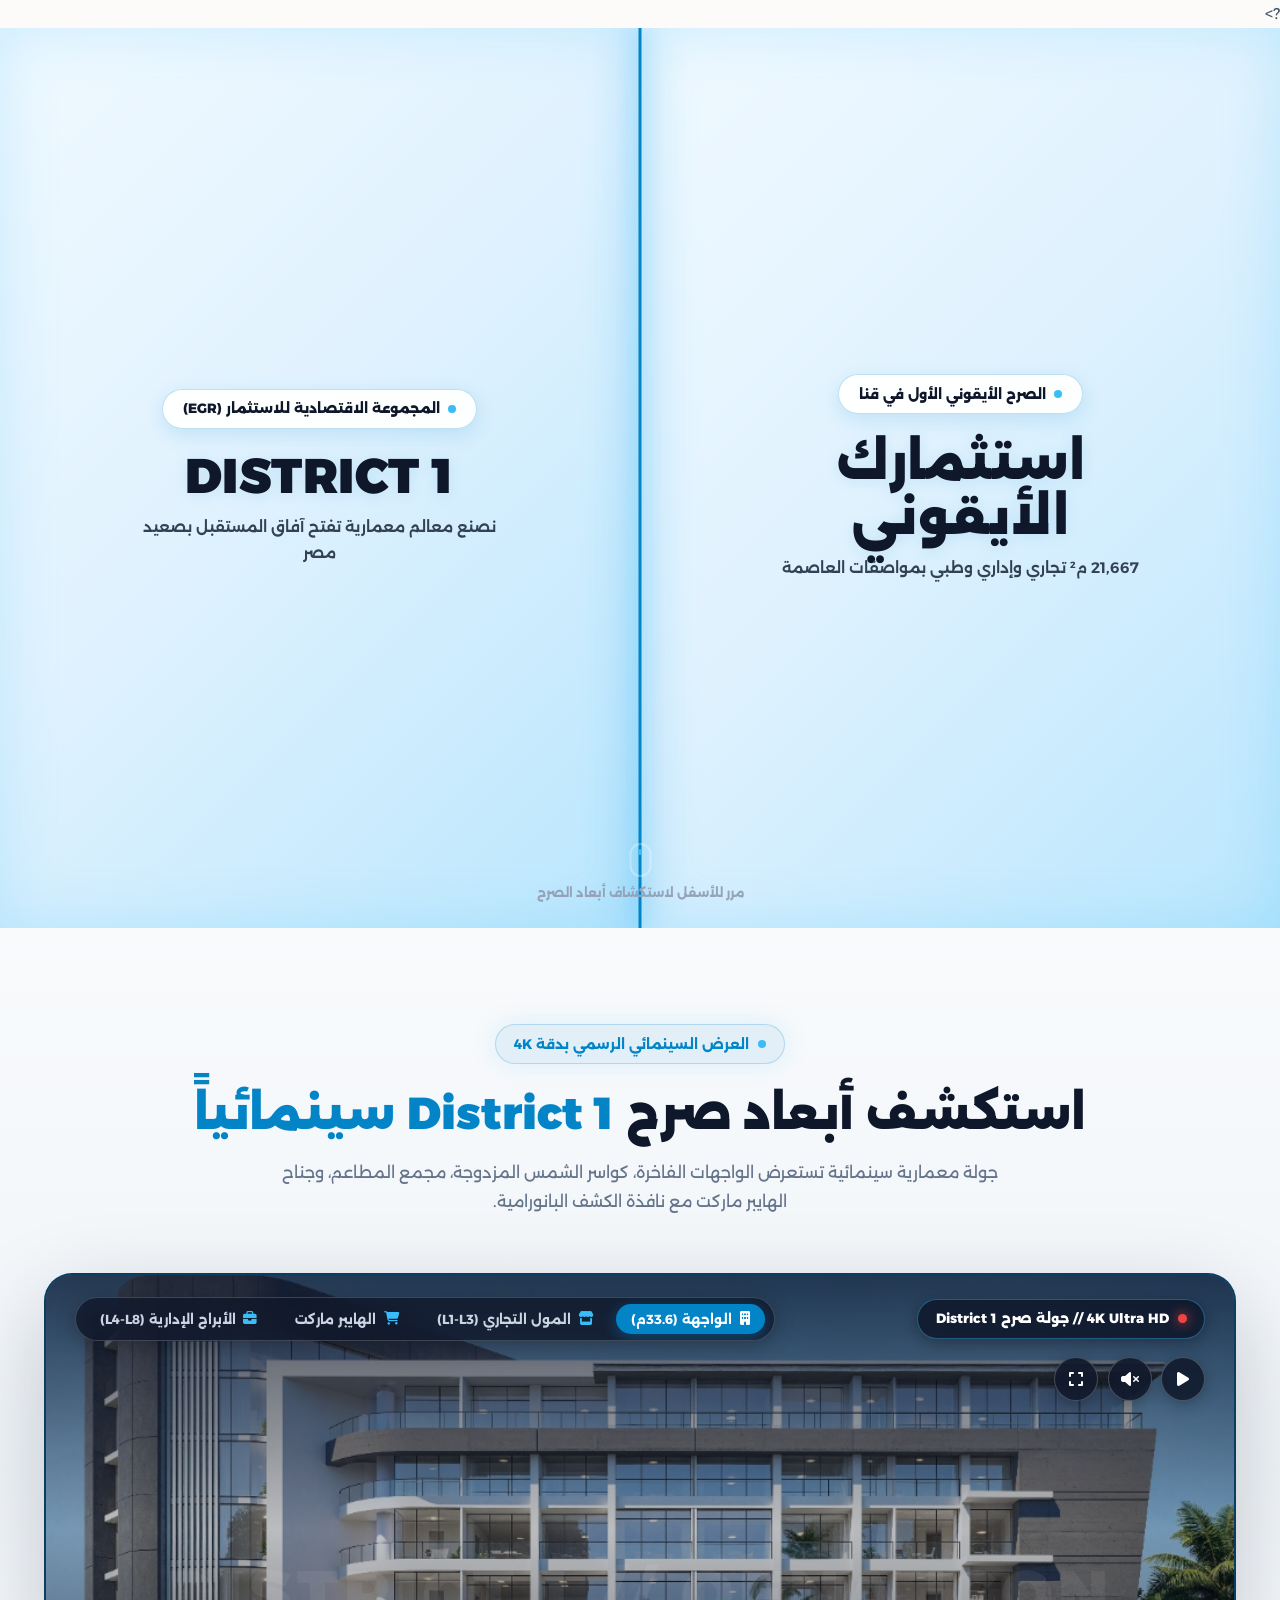
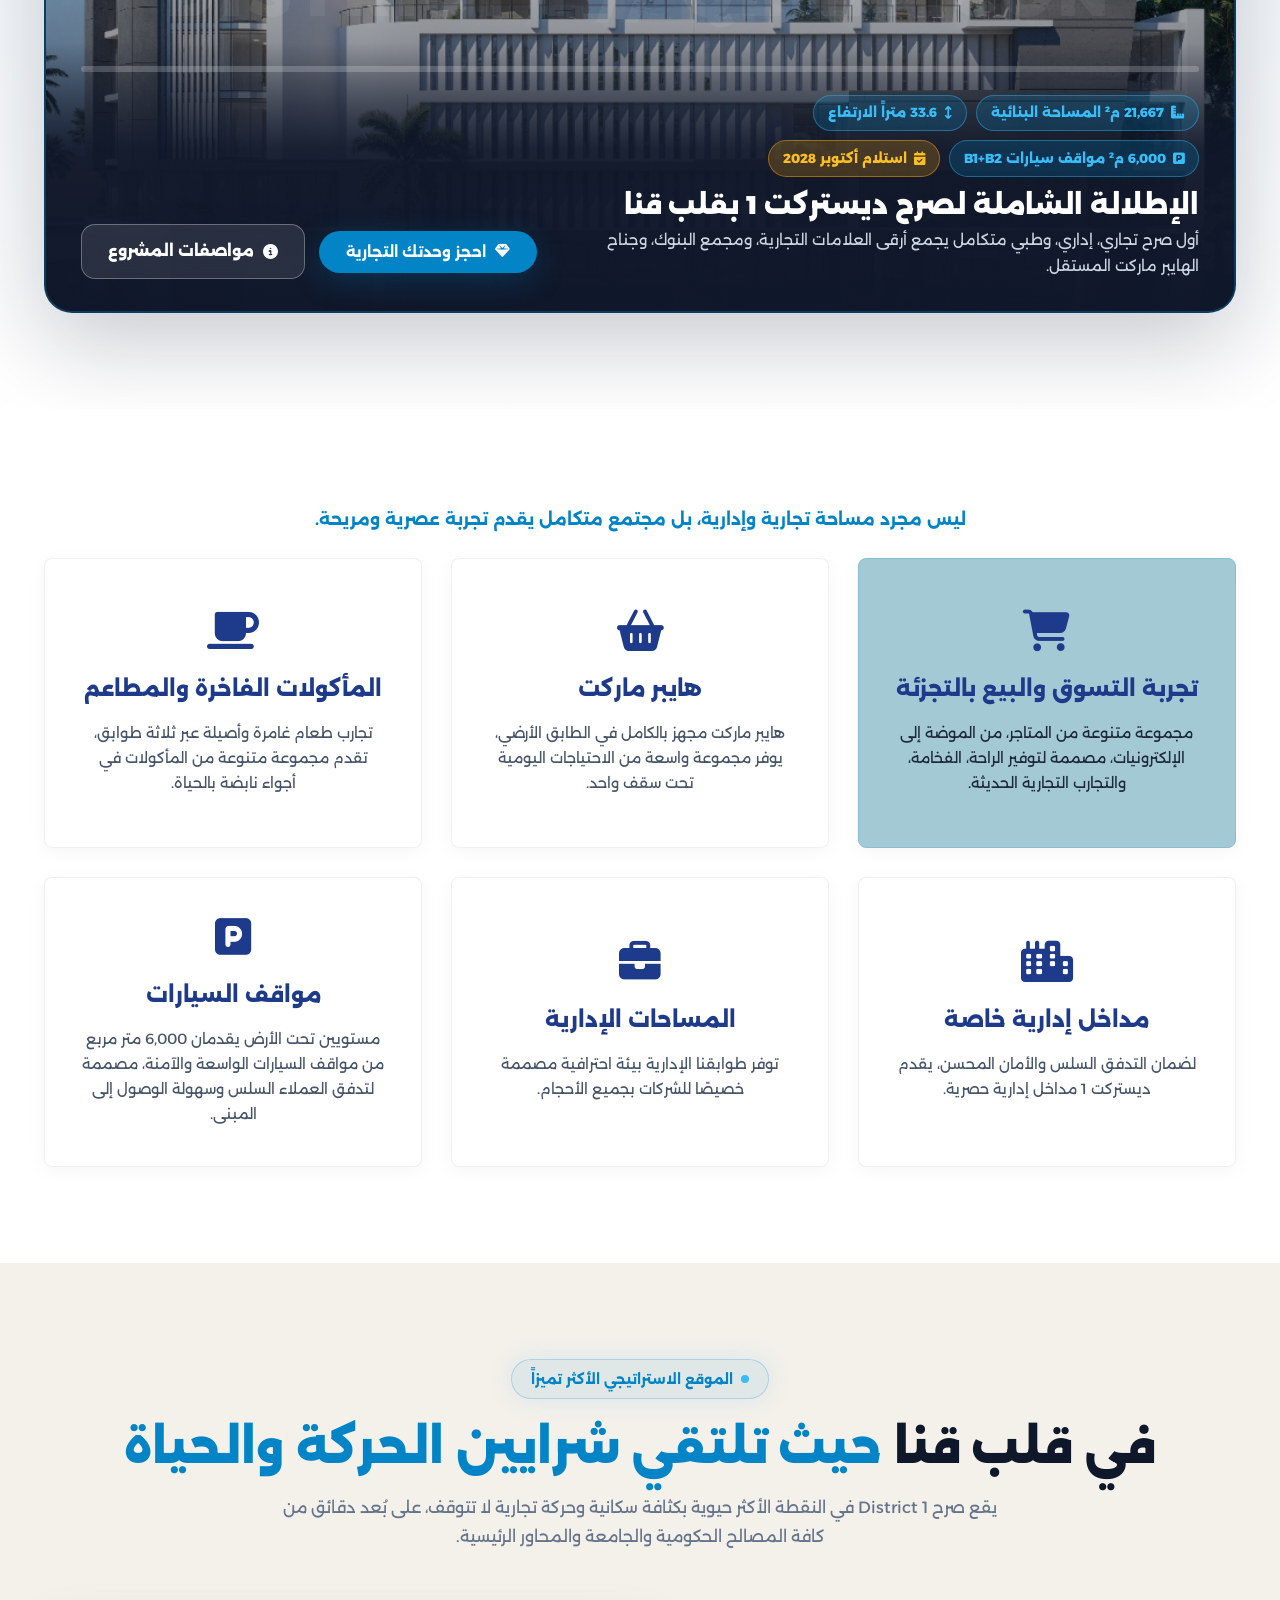
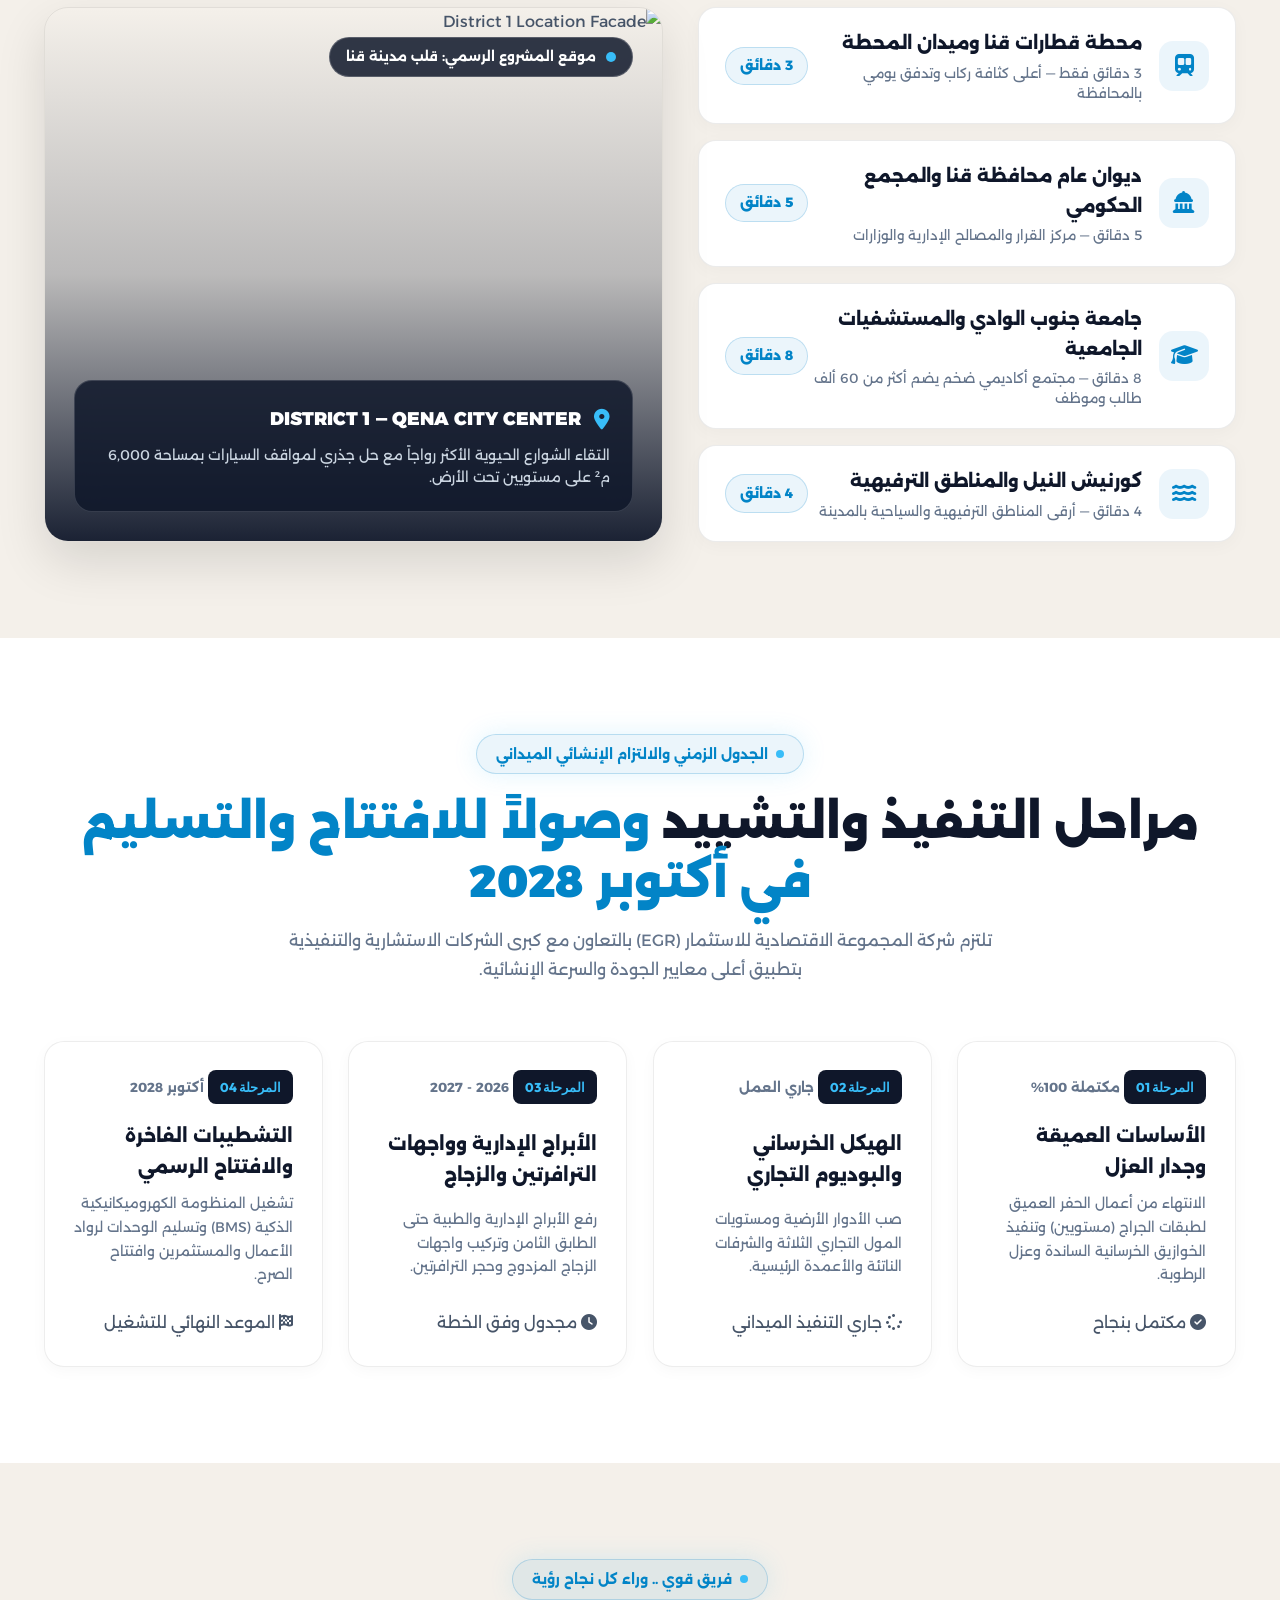
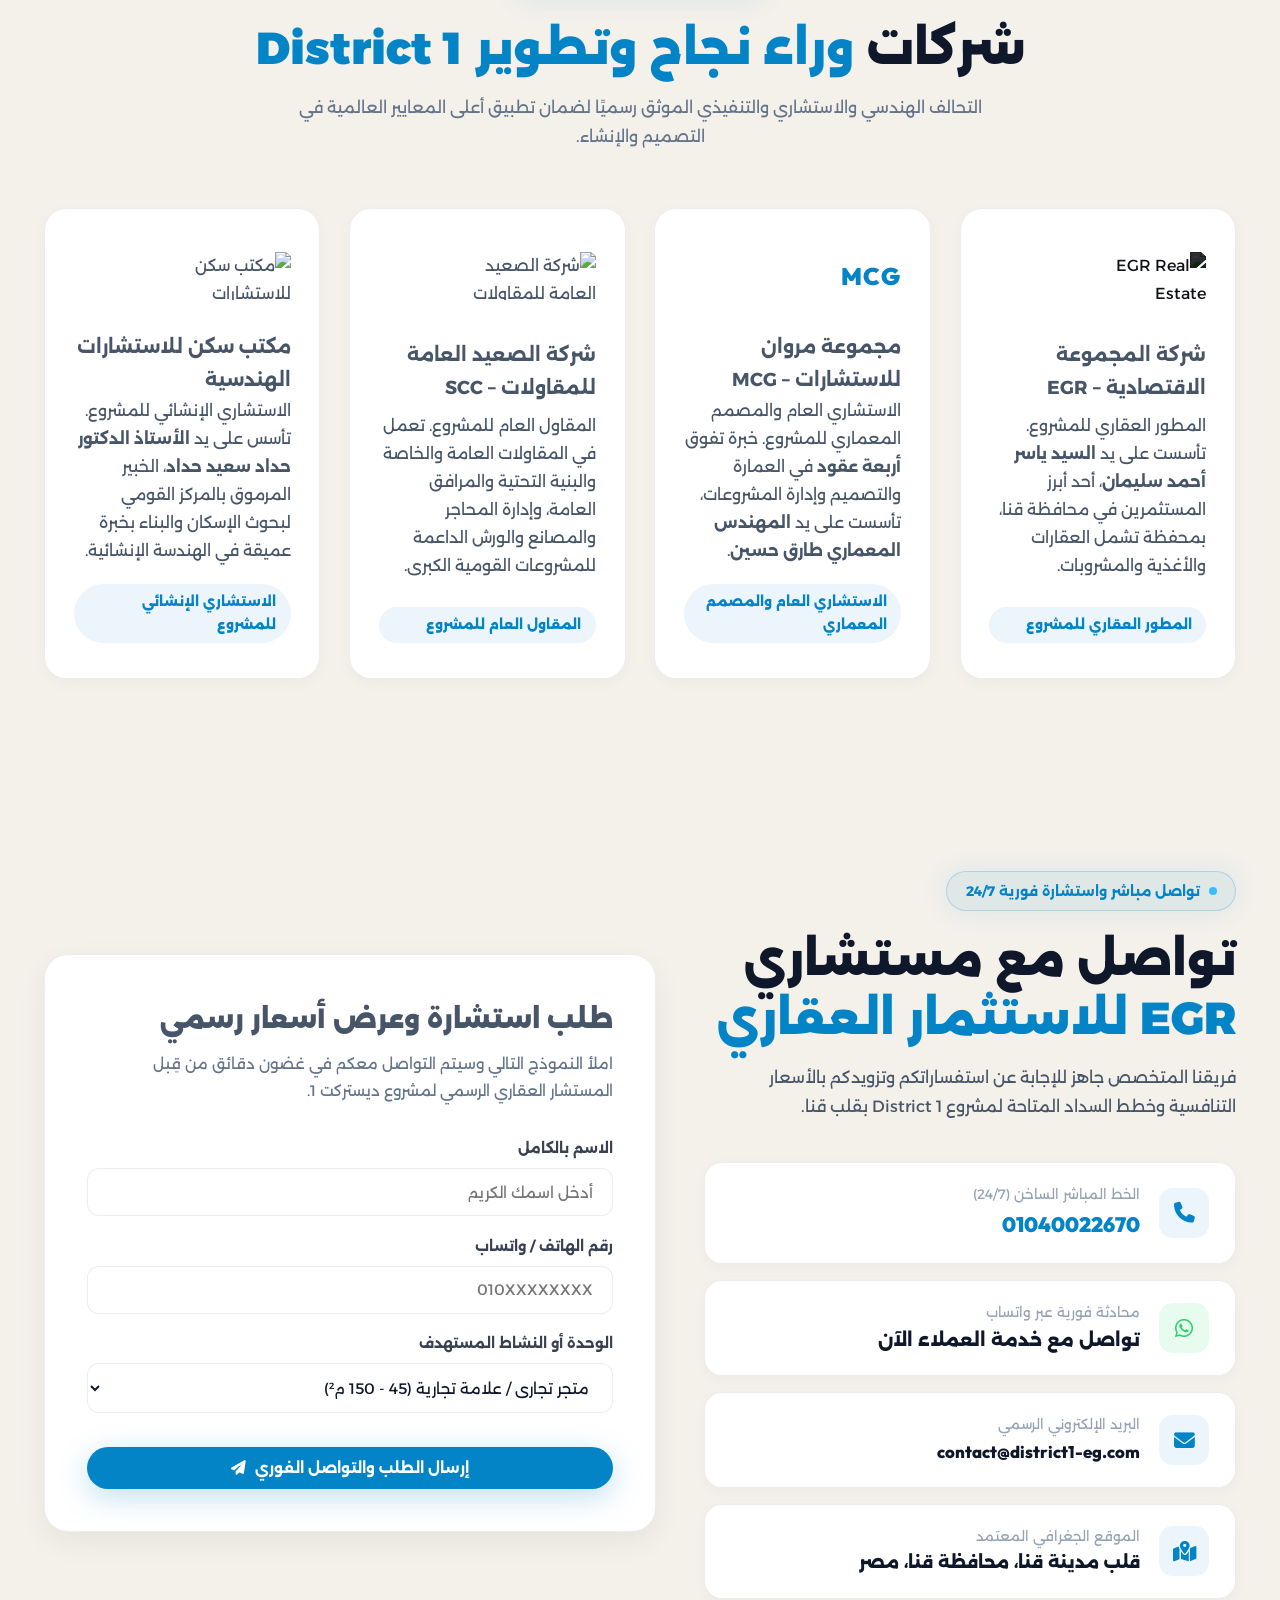
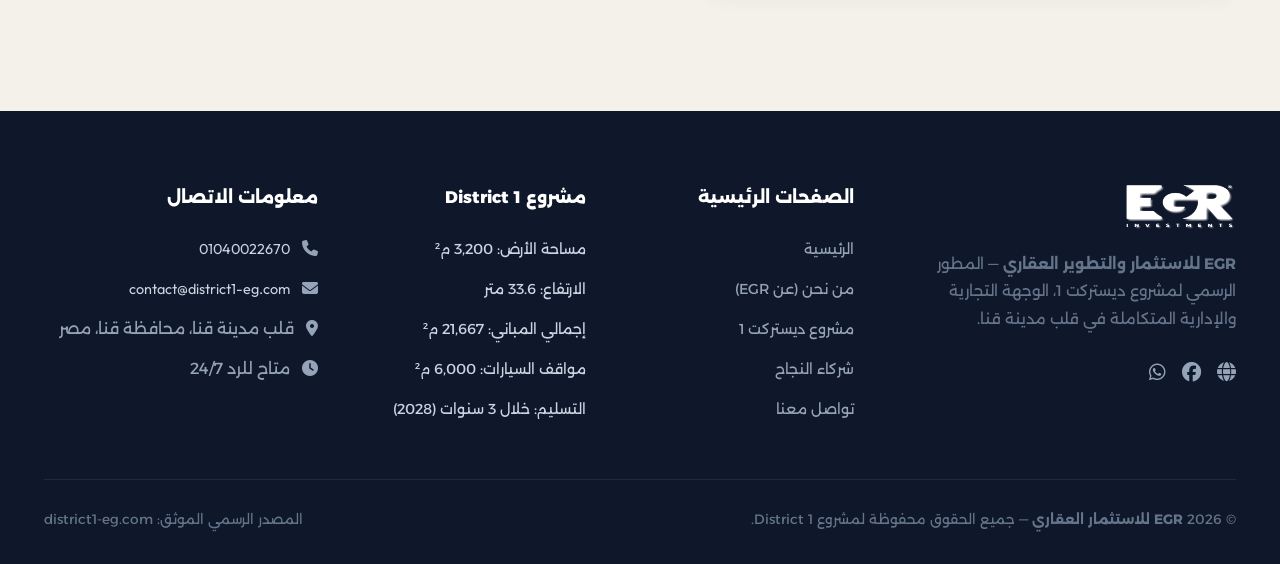
==== index.html @ d04fb2f9 "first commit" ====
<!DOCTYPE html>
<html lang="ar" dir="rtl">
<head>
    <meta charset="UTF-8">
    <meta http-equiv="Content-Type" content="text/html; charset=UTF-8">
    <meta name="viewport" content="width=device-width, initial-scale=1.0">
    <title>من نحن — EGR للاستثمار العقاري | District 1 — EGR للاستثمار العقاري</title>
    <!-- Google Fonts -->
    <link rel="preconnect" href="https://fonts.googleapis.com">
    <link rel="preconnect" href="https://fonts.gstatic.com" crossorigin>
    <link href="https://fonts.googleapis.com/css2?family=Alexandria:wght@300;400;600;700;800;900&family=Outfit:wght@300;400;600;700;800&family=Tajawal:wght@300;400;500;700;900&display=swap" rel="stylesheet">
    <!-- FontAwesome 6 -->
    <link rel="stylesheet" href="https://cdnjs.cloudflare.com/ajax/libs/font-awesome/6.5.1/css/all.min.css">
    <!-- Theme Stylesheet -->
    <link rel="stylesheet" href="assets/css/theme-style.css">
</head>
<body>

<!-- Preloader -->
<!-- 3D Holographic Architectural Construction Preloader -->
<!-- Luxury 3D Holographic Architectural Preloader -->
<div id="site-preloader" class="site-preloader">
    <div class="preloader-content">
        <img src="assets/images/egr-logo.png" alt="EGR Investments" class="preloader-logo">
        
        <div class="preloader-3d-viewport">
            <canvas id="preloader-3d-canvas"></canvas>
            <div class="laser-scanner-line"></div>
            
            <div id="holo-tag-top" class="holo-callout holo-callout-top">
                <span class="dot"></span>
                <span>الارتفاع: 33.6 متراً</span>
            </div>
            <div id="holo-tag-mid" class="holo-callout holo-callout-mid">
                <span class="dot"></span>
                <span>المباني: 21,667 م²</span>
            </div>
            <div id="holo-tag-bot" class="holo-callout holo-callout-bot">
                <span class="dot"></span>
                <span>المواقف: 6,000 م²</span>
            </div>
        </div>

        <div class="preloader-progress-wrap">
            <div id="preloader-bar" class="preloader-progress-bar"></div>
        </div>

        <div class="preloader-status-row">
            <div class="preloader-phase-tag">
                <span class="badge-dot-cyan"></span>
                <span id="preloader-phase-text">جاري تشييد الأساسات العميقة ومواقف السيارات...</span>
            </div>
            <span id="preloader-count" class="preloader-counter num-font">0%</span>
        </div>
    </div>
</div>

<!-- Header -->
<header id="site-header" class="site-header">
    <div class="site-container header-inner">
        <div class="header-brand">
            <a href="index.html" class="brand-link">
                <img src="assets/images/egr-logo.png" alt="EGR Real Estate" class="brand-logo">
            </a>
            <div class="brand-divider"></div>
            <div class="brand-badge-wrap">
                <span class="brand-tag">DISTRICT 1</span>
                <span class="brand-subtag">قلب قنا</span>
            </div>
        </div>

        <nav class="header-nav">
            <ul id="nav-links" class="nav-links">
                <li><a href="index.html" class="nav-link">الرئيسية</a></li>
                <li><a href="about.html" class="nav-link">من نحن</a></li>
                <li><a href="district1.html" class="nav-link">مشروع ديستركت 1</a></li>
                                <li><a href="contact.html" class="nav-link">اتصل بنا</a></li>
            </ul>
        </nav>

        <div class="header-actions">
            <button class="btn-cyan open-vip-modal">
                <i class="fa-solid fa-gem"></i>
                <span>حجز استشارة VIP</span>
            </button>
            <button id="mobile-nav-toggle" class="mobile-nav-toggle" aria-label="القائمة">
                <i class="fa-solid fa-bars-staggered"></i>
            </button>
        </div>
    </div>
</header>




?>
<main id="main-content" class="site-main">

<section id="hero-section" class="hero-pinned-wrapper">
    <!-- 3D Parallax Scene Container -->
    <div id="hero-3d-scene-container" class="hero-3d-scene-container">
        <!-- Three.js 3D Ambient Dust Particles Canvas -->
        <canvas id="three-hero-canvas"></canvas>

        <!-- 120-Frame High-Res Video Scrubber Canvas -->
        <canvas id="hero-frame-canvas"></canvas>

        <!-- Soft Cinematic Gradient Overlay -->
        <div class="hero-cinematic-overlay"></div>
    </div>

    <!-- Scroll Down Hint Indicator -->
    <div class="hero-scroll-hint">
        <div class="mouse-icon">
            <div class="mouse-wheel"></div>
        </div>
        <span>مرر للأسفل لاستكشاف أبعاد الصرح</span>
    </div>

    <!-- Phase 1: Narrative Stages (Strict Single Active Stage - Bottom Anchored) -->
    <div id="hero-cinematic-stages-container" class="hero-cinematic-stages-container">
        <!-- Stage 1: The Group & Corporate Vision (0% - 25%) -->
        <div id="stage-1" class="cinematic-stage active">
            <div class="cinematic-stage-inner">
                <div class="developer-corporate-tag">
                    <span class="badge-dot-cyan-pulsing"></span>
                    <span>صرح <span class="sky-blue-highlight">District 1</span> الأيقوني في قلب قنا</span>
                </div>
                
                <h1 class="cinematic-main-title">
                    المجموعة الاقتصادية <span class="sky-blue-highlight">للاستثمار</span>
                    <span class="title-sub-line"><span class="sky-blue-highlight">EGR INVESTMENTS</span> // صُنّاع المستقبل العقاري بصعيد مصر</span>
                </h1>
                
                <div class="cinematic-bottom-bar">
                    <p class="cinematic-desc">
                        تقود <strong style="color: #fff;">المجموعة الاقتصادية للاستثمار (EGR)</strong> نهضة الاستثمار والتطوير العقاري بإطلاق صرحها الأيقوني <strong class="sky-blue-text">District 1</strong> بقلب قنا بمساحة 21,667 م² بارتفاع 33.6 متراً وتصميم معماري عالمي.
                    </p>
                    <div class="cinematic-action-wrap">
                        <a href="#floors-section" class="btn-cinematic-pill">
                            <span>استكشف المشروع</span>
                            <i class="fa-solid fa-arrow-left"></i>
                        </a>
                    </div>
                </div>
            </div>
        </div>

        <!-- Stage 2: Commercial Hub (25% - 50%) -->
        <div id="stage-2" class="cinematic-stage">
            <div class="cinematic-stage-inner">
                <div class="developer-corporate-tag">
                    <span class="badge-dot-cyan-pulsing"></span>
                    <span>وجهة التسوق والاستثمار الأولى</span>
                </div>
                
                <h2 class="cinematic-main-title">
                    COMMERCIAL <span class="sky-blue-highlight">HUB</span>
                    <span class="title-sub-line"><span class="sky-blue-highlight">10,707 م²</span> للمتاجر والبراندات العالمية بإدارة EGR</span>
                </h2>
                
                <div class="cinematic-bottom-bar">
                    <p class="cinematic-desc">
                        3 مستويات تجارية متكاملة وهايبر ماركت رئيسي ومجمع مطاعم فاخرة بتدفق جماهيري حيوي ومباشر يضمن أعلى عائد استثماري بالصعيد.
                    </p>
                    <div class="cinematic-action-wrap">
                        <a href="#floors-section" class="btn-cinematic-pill">
                            <span>الطوابق التجارية</span>
                            <i class="fa-solid fa-arrow-left"></i>
                        </a>
                    </div>
                </div>
            </div>
        </div>

        <!-- Stage 3: Business Towers (50% - 75%) -->
        <div id="stage-3" class="cinematic-stage">
            <div class="cinematic-stage-inner">
                <div class="developer-corporate-tag">
                    <span class="badge-dot-cyan-pulsing"></span>
                    <span>بيئة الأعمال والمقرات الذكية</span>
                </div>
                
                <h2 class="cinematic-main-title">
                    BUSINESS <span class="sky-blue-highlight">TOWERS</span>
                    <span class="title-sub-line"><span class="sky-blue-highlight">10,960 م²</span> للشركات والعيادات والمقرات الإدارية</span>
                </h2>
                
                <div class="cinematic-bottom-bar">
                    <p class="cinematic-desc">
                        5 طوابق إدارية وطبية فاخرة بمداخل حصرية ومصاعد ذكية مستقلة تماماً عن حركة المول التجاري لرجال الأعمال والأطباء وكبرى الشركات.
                    </p>
                    <div class="cinematic-action-wrap">
                        <a href="#units-section" class="btn-cinematic-pill">
                            <span>المكاتب المتاحة</span>
                            <i class="fa-solid fa-arrow-left"></i>
                        </a>
                    </div>
                </div>
            </div>
        </div>

        <!-- Stage 4: Parking & Delivery 2028 (75% - 100%) -->
        <div id="stage-4" class="cinematic-stage">
            <div class="cinematic-stage-inner">
                <div class="developer-corporate-tag">
                    <span class="badge-dot-cyan-pulsing"></span>
                    <span>المجموعة الاقتصادية للاستثمار (EGR)</span>
                </div>
                
                <h2 class="cinematic-main-title">
                    PARKING & <span class="sky-blue-highlight">DELIVERY 2028</span>
                    <span class="title-sub-line"><span class="sky-blue-highlight">مواقف مزدوجة 6,000 م²</span> والتزام بالتسليم في أكتوبر 2028</span>
                </h2>
                
                <div class="cinematic-bottom-bar">
                    <p class="cinematic-desc">
                        حل جذري للتكدس المروري بوسط قنا عبر جراجات ذكية على مستويين، مع التزام صارم من <strong style="color: #fff;">شركة EGR</strong> بالتسليم في أكتوبر 2028.
                    </p>
                    <div class="cinematic-action-wrap">
                        <button class="btn-cinematic-pill open-vip-modal">
                            <span>حجز استشارة VIP</span>
                            <i class="fa-solid fa-gem"></i>
                        </button>
                    </div>
                </div>
            </div>
        </div>
    </div>

    <!-- =========================================================================
         PHASE 2, 3 & 4: SPLIT CURTAIN ZOOM & STATS REVEAL
         ========================================================================= -->
    <div id="hero-curtain-wrapper" class="hero-curtain-wrapper">
        <!-- Phase 4 Underlying Stats Section (Revealed underneath split doors) -->
        <div id="curtain-revealed-stage" class="curtain-revealed-stage">
            <div class="site-container stats-container-inner">
                <div class="section-title-wrap text-center-wrap" style="margin-bottom: 2.5rem;">
                    <div class="section-badge">
                        <span class="badge-dot-cyan-pulsing"></span>
                        <span>المؤشرات الهيكلية والمواصفات</span>
                    </div>
                    <h2 class="section-title">أرقام استثنائية تصنع <span class="cyan-text">معلماً معمارياً بارزاً</span></h2>
                    <p class="section-desc">
                        تم تصميم District 1 وفق أعلى المقاييس الهندسية العالمية ليكون الصرح التجاري والإداري الأول من نوعه في قلب محافظة قنا.
                    </p>
                </div>

                <div class="stats-grid three-cards-grid">
                    <!-- CARD 1: 21,667 M2 (TOTAL AREA) -->
                    <div class="stat-card luxury-stat-card glass-panel" data-target="21667">
                        <div class="stat-card-top">
                            <div class="stat-vector-art">
                                <svg class="arch-svg-icon" viewBox="0 0 64 64" fill="none" xmlns="http://www.w3.org/2000/svg">
                                    <path d="M32 6L8 18V46L32 58L56 46V18L32 6Z" stroke="url(#cyan-grad-1)" stroke-width="2.5" stroke-linejoin="round" class="svg-wireframe"/>
                                    <path d="M32 6V58M8 18L32 30L56 18" stroke="url(#cyan-grad-1)" stroke-width="2" class="svg-inner-grid"/>
                                    <circle cx="32" cy="30" r="4" fill="#0284c7" class="svg-pulse-core"/>
                                    <line x1="20" y1="24" x2="20" y2="48" stroke="#38bdf8" stroke-width="1.5" stroke-dasharray="2 2"/>
                                    <line x1="44" y1="24" x2="44" y2="48" stroke="#38bdf8" stroke-width="1.5" stroke-dasharray="2 2"/>
                                    <defs>
                                        <linearGradient id="cyan-grad-1" x1="8" y1="6" x2="56" y2="58" gradientUnits="userSpaceOnUse">
                                            <stop stop-color="#38bdf8"/>
                                            <stop offset="1" stop-color="#0284c7"/>
                                        </linearGradient>
                                    </defs>
                                </svg>
                            </div>
                            <span class="stat-mini-pill">بوديوم + 8 طوابق</span>
                        </div>

                        <div class="stat-card-middle">
                            <div class="stat-number-wrap">
                                <span class="stat-number count-up" data-val="21667">21,667</span>
                                <span class="stat-unit">م²</span>
                            </div>
                            <h3 class="stat-label">إجمالي المساحة البنائية</h3>
                            <p class="stat-subtext">3 طوابق تجارية بمول مركزي + 5 طوابق للأبراج الإدارية والمراكز الطبية الحصرية.</p>
                        </div>

                        <div class="stat-card-bottom">
                            <div class="stat-metric-bar">
                                <div class="metric-fill" style="width: 100%;"></div>
                            </div>
                            <div class="stat-metric-labels">
                                <span>مساحة الأرض: 3,200 م²</span>
                                <span>الارتفاع: 33.6 م</span>
                            </div>
                        </div>
                    </div>

                    <!-- CARD 2: 6,000 M2 (SMART PARKING) -->
                    <div class="stat-card luxury-stat-card glass-panel" data-target="6000">
                        <div class="stat-card-top">
                            <div class="stat-vector-art">
                                <svg class="arch-svg-icon" viewBox="0 0 64 64" fill="none" xmlns="http://www.w3.org/2000/svg">
                                    <rect x="10" y="14" width="44" height="36" rx="10" stroke="url(#cyan-grad-2)" stroke-width="2.5" class="svg-wireframe"/>
                                    <path d="M22 38V26H32C35.3137 26 38 28.6863 38 32C38 35.3137 35.3137 38 32 38H22Z" stroke="#0284c7" stroke-width="2.5"/>
                                    <circle cx="48" cy="18" r="3" fill="#10b981" class="svg-radar-dot"/>
                                    <circle cx="16" cy="18" r="3" fill="#10b981" class="svg-radar-dot"/>
                                    <path d="M14 44H50" stroke="#38bdf8" stroke-width="1.5" stroke-dasharray="3 3"/>
                                    <defs>
                                        <linearGradient id="cyan-grad-2" x1="10" y1="14" x2="54" y2="50" gradientUnits="userSpaceOnUse">
                                            <stop stop-color="#38bdf8"/>
                                            <stop offset="1" stop-color="#0369a1"/>
                                        </linearGradient>
                                    </defs>
                                </svg>
                            </div>
                            <span class="stat-mini-pill parking-pill">مستويان تحت الأرض</span>
                        </div>

                        <div class="stat-card-middle">
                            <div class="stat-number-wrap">
                                <span class="stat-number count-up" data-val="6000">6,000</span>
                                <span class="stat-unit">م²</span>
                            </div>
                            <h3 class="stat-label">مواقف السيارات الذكية (B1 + B2)</h3>
                            <p class="stat-subtext">أضخم جراج سفلي متطور بالصعيد مجهز بحساسات ركن ذكية لحل التكدس بوسط قنا.</p>
                        </div>

                        <div class="stat-card-bottom">
                            <div class="stat-metric-bar">
                                <div class="metric-fill metric-green" style="width: 100%;"></div>
                            </div>
                            <div class="stat-metric-labels">
                                <span>نظام إرشاد إلكتروني</span>
                                <span>سعة مئات السيارات</span>
                            </div>
                        </div>
                    </div>

                    <!-- CARD 3: OCTOBER 2028 (DELIVERY) -->
                    <div class="stat-card luxury-stat-card glass-panel">
                        <div class="stat-card-top">
                            <div class="stat-vector-art">
                                <svg class="arch-svg-icon" viewBox="0 0 64 64" fill="none" xmlns="http://www.w3.org/2000/svg">
                                    <circle cx="32" cy="32" r="24" stroke="url(#cyan-grad-3)" stroke-width="2.5" class="svg-wireframe"/>
                                    <circle cx="32" cy="32" r="14" stroke="#0284c7" stroke-width="1.5" stroke-dasharray="3 3"/>
                                    <path d="M32 20V32L40 36" stroke="#38bdf8" stroke-width="2.5" stroke-linecap="round"/>
                                    <circle cx="32" cy="32" r="3" fill="#0284c7"/>
                                    <defs>
                                        <linearGradient id="cyan-grad-3" x1="8" y1="8" x2="56" y2="56" gradientUnits="userSpaceOnUse">
                                            <stop stop-color="#38bdf8"/>
                                            <stop offset="1" stop-color="#0284c7"/>
                                        </linearGradient>
                                    </defs>
                                </svg>
                            </div>
                            <span class="stat-mini-pill milestone-pill">التزام تعاقدي 100%</span>
                        </div>

                        <div class="stat-card-middle">
                            <div class="stat-number-wrap">
                                <span class="stat-number date-num">أكتوبر 2028</span>
                            </div>
                            <h3 class="stat-label">موعد التسليم والافتتاح الرسمي</h3>
                            <p class="stat-subtext">جدول زمني صارم لتشغيل المنظومة وتسليم المفاتيح وبدء التشغيل التجاري والإداري.</p>
                        </div>

                        <div class="stat-card-bottom">
                            <div class="stat-metric-bar">
                                <div class="metric-fill metric-purple" style="width: 100%;"></div>
                            </div>
                            <div class="stat-metric-labels">
                                <span>معدل الإنجاز الإنشائي</span>
                                <span>وفق الخطة المعتمدة</span>
                            </div>
                        </div>
                    </div>
                </div>
            </div>
        </div>

        <!-- Phase 2 & 3: Center Zoom Box & Sliding Doors -->
        <div id="curtain-zoom-box" class="curtain-zoom-box">
            <!-- Left Curtain Door -->
            <div id="curtain-door-left" class="curtain-door curtain-door-left">
                <div class="curtain-door-inner">
                    <div class="curtain-badge">
                        <span class="badge-dot-cyan"></span>
                        <span>المجموعة الاقتصادية للاستثمار (EGR)</span>
                    </div>
                    <h2 class="curtain-bold-title">DISTRICT 1</h2>
                    <p class="curtain-desc">نصنع معالم معمارية تفتح آفاق المستقبل بصعيد مصر</p>
                </div>
            </div>

            <!-- Right Curtain Door -->
            <div id="curtain-door-right" class="curtain-door curtain-door-right">
                <div class="curtain-door-inner">
                    <div class="curtain-badge">
                        <span class="badge-dot-cyan"></span>
                        <span>الصرح الأيقوني الأول في قنا</span>
                    </div>
                    <h2 class="curtain-bold-title">استثمارك الأيقوني</h2>
                    <p class="curtain-desc">21,667 م² تجاري وإداري وطبي بمواصفات العاصمة</p>
                </div>
            </div>

            <!-- Center Split Laser Line -->
            <div id="curtain-center-seam" class="curtain-center-seam"></div>
        </div>
    </div>
</section>


<section id="floors-section" class="theme-section cinematic-reveal-section">
    <div class="site-container">
        <!-- Section Header -->
        <div class="section-title-wrap text-center-wrap">
            <div class="section-badge luxury-badge-glow">
                <span class="badge-dot-cyan-pulsing"></span>
                <span>العرض السينمائي الرسمي بدقة 4K</span>
            </div>
            <h2 class="section-title luxury-main-title">
                استكشف أبعاد صرح <span class="cyan-text">District 1 سينمائياً</span>
            </h2>
            <p class="section-desc luxury-sub-desc">
                جولة معمارية سينمائية تستعرض الواجهات الفاخرة، كواسر الشمس المزدوجة، مجمع المطاعم، وجناح الهايبر ماركت مع نافذة الكشف البانورامية.
            </p>
        </div>

        <!-- Paper Cutout Aperture Stage & Video Window -->
        <div class="paper-cutout-wrapper" id="paper-cutout-container">
            
            <!-- Aperture Frame (الورقة المقصوصة / Paper Cutout Window) -->
            <div class="cinematic-aperture-window" id="floor-video-card">

                <!-- Background Video Player -->
                <div class="video-viewport-layer">
                    <video id="floor-promo-video" 
                           class="cinematic-bg-video" 
                           src="assets/videos/district-one-promo.mp4" 
                           poster="assets/images/district1-elevation-front-hd.jpg" 
                           muted 
                           loop 
                           playsinline 
                           preload="auto"
                           autoplay>
                    </video>
                    <!-- Deep Vignette & Glass Tint Overlay -->
                    <div class="video-cinematic-overlay"></div>
                </div>

                <!-- Top Glassmorphic Control Bar -->
                <div class="cinematic-top-controls">
                    <!-- Video Status Badge -->
                    <div class="cinematic-status-pill">
                        <span class="live-recording-dot"></span>
                        <span>4K Ultra HD // جولة صرح District 1</span>
                    </div>

                    <!-- Chapters Navigation -->
                    <div class="cinematic-chapters-nav">
                        <button class="chapter-btn active" data-time="0" title="الواجهة والارتفاع الكامل">
                            <i class="fa-solid fa-building"></i> <span>الواجهة (33.6م)</span>
                        </button>
                        <button class="chapter-btn" data-time="12" title="كواسر الشمس والمول">
                            <i class="fa-solid fa-store"></i> <span>المول التجاري (L1-L3)</span>
                        </button>
                        <button class="chapter-btn" data-time="24" title="جناح الهايبر ماركت">
                            <i class="fa-solid fa-cart-shopping"></i> <span>الهايبر ماركت</span>
                        </button>
                        <button class="chapter-btn" data-time="38" title="الأبراج الإدارية">
                            <i class="fa-solid fa-briefcase"></i> <span>الأبراج الإدارية (L4-L8)</span>
                        </button>
                    </div>

                    <!-- Media Action Buttons -->
                    <div class="cinematic-action-buttons">
                        <button id="btn-play-pause" class="cinematic-tool-btn" title="تشغيل / إيقاف مؤقت">
                            <i id="play-pause-icon" class="fa-solid fa-pause"></i>
                        </button>
                        <button id="btn-vid-mute" class="cinematic-tool-btn" title="كتم / تشغيل الصوت">
                            <i id="mute-icon" class="fa-solid fa-volume-xmark"></i>
                        </button>
                        <button id="btn-vid-fullscreen" class="cinematic-tool-btn" title="ملء الشاشة">
                            <i class="fa-solid fa-expand"></i>
                        </button>
                    </div>
                </div>

                <!-- Center Floating Paper Reveal Watermark -->
                <div class="paper-cutout-watermark">
                    <span class="watermark-text">DISTRICT 1 // QENA ICON</span>
                </div>

                <!-- Bottom Glassmorphic Cockpit HUD -->
                <div class="cinematic-bottom-hud">
                    <!-- Live Video Progress Bar -->
                    <div class="video-progress-container" id="video-progress-track">
                        <div class="video-progress-fill" id="video-progress-bar"></div>
                    </div>

                    <div class="cinematic-hud-content-row">
                        <!-- Left Details -->
                        <div class="hud-narrative-col">
                            <div class="hud-spec-chips">
                                <span class="spec-chip-cyan"><i class="fa-solid fa-ruler-combined"></i> 21,667 م² المساحة البنائية</span>
                                <span class="spec-chip-cyan"><i class="fa-solid fa-arrows-up-down"></i> 33.6 متراً الارتفاع</span>
                                <span class="spec-chip-cyan"><i class="fa-solid fa-square-parking"></i> 6,000 م² مواقف سيارات B1+B2</span>
                                <span class="spec-chip-gold"><i class="fa-solid fa-calendar-check"></i> استلام أكتوبر 2028</span>
                            </div>
                            <h3 id="floor-display-title" class="hud-main-headline">الإطلالة الشاملة لصرح ديستركت 1 بقلب قنا</h3>
                            <p id="floor-display-desc" class="hud-sub-headline">
                                أول صرح تجاري، إداري، وطبي متكامل يجمع أرقى العلامات التجارية، ومجمع البنوك، وجناح الهايبر ماركت المستقل.
                            </p>
                        </div>

                        <!-- Right Actions -->
                        <div class="hud-cta-col">
                            <button class="btn-cyan open-vip-modal">
                                <i class="fa-solid fa-gem"></i>
                                <span>احجز وحدتك التجارية</span>
                            </button>
                            <a href="district1.html" class="btn-outline-glass">
                                <i class="fa-solid fa-circle-info"></i>
                                <span>مواصفات المشروع</span>
                            </a>
                        </div>
                    </div>
                </div>

            </div><!-- /.cinematic-aperture-window -->
        </div><!-- /.paper-cutout-wrapper -->

    </div><!-- /.site-container -->
</section>


<section id="units-section" class="theme-section units-section">
    <div class="site-container">
        <!-- Subtitle matching reference -->
        <div style="text-align: center; margin-bottom: 1.5rem;">
            <p style="color: #0284c7; font-weight: 700; font-size: 1.05rem; margin: 0;">
                ليس مجرد مساحة تجارية وإدارية، بل مجتمع متكامل يقدم تجربة عصرية ومريحة.
            </p>
        </div>

        <!-- 6-Box Exact Layout Grid (3 Columns x 2 Rows) -->
        <div class="facilities-exact-grid">
            <!-- Box 1: تجربة التسوق والبيع بالتجزئة (Top Right / RTL Box 1) -->
            <div class="facility-exact-box">
                <div class="facility-box-inner">
                    <!-- FRONT: Teal Accent with Cart Icon -->
                    <div class="facility-box-front facility-teal-accent">
                        <div class="facility-icon-wrap">
                            <i class="fa-solid fa-cart-shopping"></i>
                        </div>
                        <h3 class="facility-title">تجربة التسوق والبيع بالتجزئة</h3>
                        <p class="facility-desc">
                            مجموعة متنوعة من المتاجر، من الموضة إلى الإلكترونيات، مصممة لتوفير الراحة، الفخامة، والتجارب التجارية الحديثة.
                        </p>
                    </div>
                    <!-- BACK: Full HD Image on Flip -->
                    <div class="facility-box-back">
                        <img src="" alt="الممشى التجاري ومحلات البوتيك" class="facility-back-img">
                        <div class="facility-back-overlay">
                            <h4>الممشى التجاري ومحلات البوتيك</h4>
                            <p>واجهات زجاجية عصرية لكبرى العلامات التجارية في قلب قنا</p>
                            <button class="btn-cyan open-vip-modal"><i class="fa-solid fa-gem"></i> طلب التفاصيل</button>
                        </div>
                    </div>
                </div>
            </div>

            <!-- Box 2: هايبر ماركت (Top Middle / RTL Box 2) -->
            <div class="facility-exact-box">
                <div class="facility-box-inner">
                    <!-- FRONT: White with Basket Icon -->
                    <div class="facility-box-front">
                        <div class="facility-icon-wrap">
                            <i class="fa-solid fa-basket-shopping"></i>
                        </div>
                        <h3 class="facility-title">هايبر ماركت</h3>
                        <p class="facility-desc">
                            هايبر ماركت مجهز بالكامل في الطابق الأرضي، يوفر مجموعة واسعة من الاحتياجات اليومية تحت سقف واحد.
                        </p>
                    </div>
                    <!-- BACK: Full HD Image on Flip -->
                    <div class="facility-box-back">
                        <img src="" alt="هايبر ماركت" class="facility-back-img">
                        <div class="facility-back-overlay">
                            <h4>هايبر ماركت متكامل بالطابق الأرضي</h4>
                            <p>مساحات واسعة مخصصة لأكبر السلاسل التجارية والهايبر ماركت</p>
                            <button class="btn-cyan open-vip-modal"><i class="fa-solid fa-gem"></i> طلب التفاصيل</button>
                        </div>
                    </div>
                </div>
            </div>

            <!-- Box 3: المأكولات الفاخرة والمطاعم (Top Left / RTL Box 3) -->
            <div class="facility-exact-box">
                <div class="facility-box-inner">
                    <!-- FRONT: White with Cup Icon -->
                    <div class="facility-box-front">
                        <div class="facility-icon-wrap">
                            <i class="fa-solid fa-mug-saucer"></i>
                        </div>
                        <h3 class="facility-title">المأكولات الفاخرة والمطاعم</h3>
                        <p class="facility-desc">
                            تجارب طعام غامرة وأصيلة عبر ثلاثة طوابق، تقدم مجموعة متنوعة من المأكولات في أجواء نابضة بالحياة.
                        </p>
                    </div>
                    <!-- BACK: Full HD Image on Flip -->
                    <div class="facility-box-back">
                        <img src="" alt="المأكولات الفاخرة والمطاعم" class="facility-back-img">
                        <div class="facility-back-overlay">
                            <h4>مطاعم وشرفات معلقة</h4>
                            <p>أجواء طعام حية وتراسات مكشوفة بإطلالات بانورامية على الميدان</p>
                            <button class="btn-cyan open-vip-modal"><i class="fa-solid fa-gem"></i> طلب التفاصيل</button>
                        </div>
                    </div>
                </div>
            </div>

            <!-- Box 4: مداخل إدارية خاصة (Bottom Right / RTL Box 4) -->
            <div class="facility-exact-box">
                <div class="facility-box-inner">
                    <!-- FRONT: White with Building Icon -->
                    <div class="facility-box-front">
                        <div class="facility-icon-wrap">
                            <i class="fa-solid fa-city"></i>
                        </div>
                        <h3 class="facility-title">مداخل إدارية خاصة</h3>
                        <p class="facility-desc">
                            لضمان التدفق السلس والأمان المحسن، يقدم ديستركت 1 مداخل إدارية حصرية.
                        </p>
                    </div>
                    <!-- BACK: Full HD Image on Flip -->
                    <div class="facility-box-back">
                        <img src="" alt="مداخل إدارية خاصة" class="facility-back-img">
                        <div class="facility-back-overlay">
                            <h4>مداخل واستقبال VIP</h4>
                            <p>خصوصية وأمان منفصل ومصاعد سريعة للشركات والعيادات</p>
                            <button class="btn-cyan open-vip-modal"><i class="fa-solid fa-gem"></i> طلب التفاصيل</button>
                        </div>
                    </div>
                </div>
            </div>

            <!-- Box 5: المساحات الإدارية (Bottom Middle / RTL Box 5) -->
            <div class="facility-exact-box">
                <div class="facility-box-inner">
                    <!-- FRONT: White with Briefcase/Office Icon -->
                    <div class="facility-box-front">
                        <div class="facility-icon-wrap">
                            <i class="fa-solid fa-briefcase"></i>
                        </div>
                        <h3 class="facility-title">المساحات الإدارية</h3>
                        <p class="facility-desc">
                            توفر طوابقنا الإدارية بيئة احترافية مصممة خصيصًا للشركات بجميع الأحجام.
                        </p>
                    </div>
                    <!-- BACK: Full HD Image on Flip -->
                    <div class="facility-box-back">
                        <img src="" alt="المساحات الإدارية" class="facility-back-img">
                        <div class="facility-back-overlay">
                            <h4>الأبراج الإدارية (4F - 8F)</h4>
                            <p>بنية ألياف ضوئية ذكية FTTH وقاعات اجتماعات مشتركة مجهزة</p>
                            <button class="btn-cyan open-vip-modal"><i class="fa-solid fa-gem"></i> طلب التفاصيل</button>
                        </div>
                    </div>
                </div>
            </div>

            <!-- Box 6: مواقف السيارات (Bottom Left / RTL Box 6) -->
            <div class="facility-exact-box">
                <div class="facility-box-inner">
                    <!-- FRONT: White with Parking Icon -->
                    <div class="facility-box-front">
                        <div class="facility-icon-wrap">
                            <i class="fa-solid fa-square-parking"></i>
                        </div>
                        <h3 class="facility-title">مواقف السيارات</h3>
                        <p class="facility-desc">
                            مستويين تحت الأرض يقدمان 6,000 متر مربع من مواقف السيارات الواسعة والآمنة، مصممة لتدفق العملاء السلس وسهولة الوصول إلى المبنى.
                        </p>
                    </div>
                    <!-- BACK: Full HD Image on Flip -->
                    <div class="facility-box-back">
                        <img src="" alt="مواقف السيارات" class="facility-back-img">
                        <div class="facility-back-overlay">
                            <h4>مواقف ذكية 6,000 م²</h4>
                            <p>أنظمة توجيه ذكية ومصاعد مباشرة لكافة الأدوار</p>
                            <button class="btn-cyan open-vip-modal"><i class="fa-solid fa-gem"></i> طلب التفاصيل</button>
                        </div>
                    </div>
                </div>
            </div>
        </div>
    </div>
</section>


<section id="location-section" class="theme-section location-section">
    <div class="site-container">
        <div class="section-title-wrap text-center-wrap">
            <div class="section-badge luxury-badge-glow">
                <span class="badge-dot-cyan-pulsing"></span>
                <span>الموقع الاستراتيجي الأكثر تميزاً</span>
            </div>
            <h2 class="section-title luxury-main-title">
                في قلب قنا <span class="cyan-text">حيث تلتقي شرايين الحركة والحياة</span>
            </h2>
            <p class="section-desc luxury-sub-desc">
                يقع صرح District 1 في النقطة الأكثر حيوية بكثافة سكانية وحركة تجارية لا تتوقف، على بُعد دقائق من كافة المصالح الحكومية والجامعة والمحاور الرئيسية.
            </p>
        </div>

        <div class="location-grid">
            <!-- 1. Right Column: Landmarks & Distance Badges -->
            <div class="location-landmarks">
                <div class="landmark-box">
                    <div class="landmark-icon"><i class="fa-solid fa-train-subway"></i></div>
                    <div class="landmark-content">
                        <h4 class="landmark-title">محطة قطارات قنا وميدان المحطة</h4>
                        <p class="landmark-sub">3 دقائق فقط — أعلى كثافة ركاب وتدفق يومي بالمحافظة</p>
                    </div>
                    <span class="landmark-distance-pill">3 دقائق</span>
                </div>

                <div class="landmark-box">
                    <div class="landmark-icon"><i class="fa-solid fa-landmark-dome"></i></div>
                    <div class="landmark-content">
                        <h4 class="landmark-title">ديوان عام محافظة قنا والمجمع الحكومي</h4>
                        <p class="landmark-sub">5 دقائق — مركز القرار والمصالح الإدارية والوزارات</p>
                    </div>
                    <span class="landmark-distance-pill">5 دقائق</span>
                </div>

                <div class="landmark-box">
                    <div class="landmark-icon"><i class="fa-solid fa-graduation-cap"></i></div>
                    <div class="landmark-content">
                        <h4 class="landmark-title">جامعة جنوب الوادي والمستشفيات الجامعية</h4>
                        <p class="landmark-sub">8 دقائق — مجتمع أكاديمي ضخم يضم أكثر من 60 ألف طالب وموظف</p>
                    </div>
                    <span class="landmark-distance-pill">8 دقائق</span>
                </div>

                <div class="landmark-box">
                    <div class="landmark-icon"><i class="fa-solid fa-water"></i></div>
                    <div class="landmark-content">
                        <h4 class="landmark-title">كورنيش النيل والمناطق الترفيهية</h4>
                        <p class="landmark-sub">4 دقائق — أرقى المناطق الترفيهية والسياحية بالمدينة</p>
                    </div>
                    <span class="landmark-distance-pill">4 دقائق</span>
                </div>
            </div>

            <!-- 2. Left Column: Location Visual Card with Radar Pin -->
            <div class="map-card-wrapper">
                <img src="" alt="District 1 Location Facade" class="location-facade-img">
                <div class="location-card-glass-overlay">
                    <div class="location-radar-pin">
                        <div class="radar-dot"></div>
                        <span class="radar-label">موقع المشروع الرسمي: قلب مدينة قنا</span>
                    </div>
                    <div class="location-summary-card">
                        <div style="display: flex; align-items: center; gap: 0.8rem; margin-bottom: 0.5rem;">
                            <i class="fa-solid fa-location-dot" style="color: #38bdf8; font-size: 1.3rem;"></i>
                            <h4 style="color: #ffffff; font-weight: 900; font-size: 1.15rem; margin: 0;">DISTRICT 1 — QENA CITY CENTER</h4>
                        </div>
                        <p style="color: #cbd5e1; font-size: 0.88rem; margin: 0; line-height: 1.6;">
                            التقاء الشوارع الحيوية الأكثر رواجاً مع حل جذري لمواقف السيارات بمساحة 6,000 م² على مستويين تحت الأرض.
                        </p>
                    </div>
                </div>
            </div>
        </div>
    </div>
</section>


<section id="timeline-section" class="theme-section timeline-section">
    <div class="site-container">
        <!-- Fast-Track Construction Timeline Header -->
        <div class="section-title-wrap text-center-wrap" style="margin-bottom: 3.5rem;">
            <div class="section-badge luxury-badge-glow">
                <span class="badge-dot-cyan-pulsing"></span>
                <span>الجدول الزمني والالتزام الإنشائي الميداني</span>
            </div>
            <h2 class="section-title luxury-main-title">
                مراحل التنفيذ والتشييد <span class="cyan-text">وصولاً للافتتاح والتسليم في أكتوبر 2028</span>
            </h2>
            <p class="section-desc luxury-sub-desc">
                تلتزم شركة المجموعة الاقتصادية للاستثمار (EGR) بالتعاون مع كبرى الشركات الاستشارية والتنفيذية بتطبيق أعلى معايير الجودة والسرعة الإنشائية.
            </p>
        </div>

        <div class="timeline-rich-grid">
            <!-- Step 1 -->
            <div class="timeline-rich-card glass-panel">
                <div class="timeline-card-header">
                    <span class="timeline-step-badge">المرحلة 01</span>
                    <span class="timeline-date-tag">مكتملة 100%</span>
                </div>
                <h4 class="timeline-card-title">الأساسات العميقة وجدار العزل</h4>
                <p class="timeline-card-text">
                    الانتهاء من أعمال الحفر العميق لطبقات الجراج (مستويين) وتنفيذ الخوازيق الخرسانية الساندة وعزل الرطوبة.
                </p>
                <div class="status-pill status-completed">
                    <i class="fa-solid fa-circle-check"></i>
                    <span>مكتمل بنجاح</span>
                </div>
            </div>

            <!-- Step 2 -->
            <div class="timeline-rich-card glass-panel">
                <div class="timeline-card-header">
                    <span class="timeline-step-badge">المرحلة 02</span>
                    <span class="timeline-date-tag">جاري العمل</span>
                </div>
                <h4 class="timeline-card-title">الهيكل الخرساني والبوديوم التجاري</h4>
                <p class="timeline-card-text">
                    صب الأدوار الأرضية ومستويات المول التجاري الثلاثة والشرفات الناتئة والأعمدة الرئيسية.
                </p>
                <div class="status-pill status-progress">
                    <i class="fa-solid fa-spinner fa-spin"></i>
                    <span>جاري التنفيذ الميداني</span>
                </div>
            </div>

            <!-- Step 3 -->
            <div class="timeline-rich-card glass-panel">
                <div class="timeline-card-header">
                    <span class="timeline-step-badge">المرحلة 03</span>
                    <span class="timeline-date-tag">2026 - 2027</span>
                </div>
                <h4 class="timeline-card-title">الأبراج الإدارية وواجهات الترافرتين والزجاج</h4>
                <p class="timeline-card-text">
                    رفع الأبراج الإدارية والطبية حتى الطابق الثامن وتركيب واجهات الزجاج المزدوج وحجر الترافرتين.
                </p>
                <div class="status-pill status-upcoming">
                    <i class="fa-solid fa-clock"></i>
                    <span>مجدول وفق الخطة</span>
                </div>
            </div>

            <!-- Step 4 -->
            <div class="timeline-rich-card glass-panel">
                <div class="timeline-card-header">
                    <span class="timeline-step-badge">المرحلة 04</span>
                    <span class="timeline-date-tag">أكتوبر 2028</span>
                </div>
                <h4 class="timeline-card-title">التشطيبات الفاخرة والافتتاح الرسمي</h4>
                <p class="timeline-card-text">
                    تشغيل المنظومة الكهروميكانيكية الذكية (BMS) وتسليم الوحدات لرواد الأعمال والمستثمرين وافتتاح الصرح.
                </p>
                <div class="status-pill status-target">
                    <i class="fa-solid fa-flag-checkered"></i>
                    <span>الموعد النهائي للتشغيل</span>
                </div>
            </div>
        </div>
    </div>
</section>


<section id="partners-section" class="theme-section partners-section">
    <div class="site-container">
        <div class="section-title-wrap text-center-wrap">
            <div class="section-badge luxury-badge-glow">
                <span class="badge-dot-cyan-pulsing"></span>
                <span>فريق قوي .. وراء كل نجاح رؤية</span>
            </div>
            <h2 class="section-title luxury-main-title">
                شركات <span class="cyan-text">وراء نجاح وتطوير District 1</span>
            </h2>
            <p class="section-desc luxury-sub-desc">
                التحالف الهندسي والاستشاري والتنفيذي الموثق رسميًا لضمان تطبيق أعلى المعايير العالمية في التصميم والإنشاء.
            </p>
        </div>

        <div class="partners-detailed-grid">
            <!-- 1. EGR -->
            <div class="partner-detailed-card glass-panel">
                <div class="partner-card-icon-wrap">
                    <img src="" alt="EGR Real Estate" class="partner-card-logo" style="filter: brightness(0.2);">
                </div>
                <h3>شركة المجموعة الاقتصادية – EGR</h3>
                <p>المطور العقاري للمشروع. تأسست على يد <strong>السيد ياسر أحمد سليمان</strong>، أحد أبرز المستثمرين في محافظة قنا، بمحفظة تشمل العقارات والأغذية والمشروبات.</p>
                <span class="partner-role-tag">المطور العقاري للمشروع</span>
            </div>

            <!-- 2. MCG -->
            <div class="partner-detailed-card glass-panel">
                <div class="partner-card-icon-wrap">
                    <span style="font-family: var(--font-num); font-size: 1.5rem; font-weight: 900; color: #0284c7; letter-spacing: 1.5px;">MCG</span>
                </div>
                <h3>مجموعة مروان للاستشارات – MCG</h3>
                <p>الاستشاري العام والمصمم المعماري للمشروع. خبرة تفوق <strong>أربعة عقود</strong> في العمارة والتصميم وإدارة المشروعات، تأسست على يد <strong>المهندس المعماري طارق حسين</strong>.</p>
                <span class="partner-role-tag">الاستشاري العام والمصمم المعماري</span>
            </div>

            <!-- 3. SCC -->
            <div class="partner-detailed-card glass-panel">
                <div class="partner-card-icon-wrap">
                    <img src="" alt="شركة الصعيد العامة للمقاولات" class="partner-card-logo">
                </div>
                <h3>شركة الصعيد العامة للمقاولات – SCC</h3>
                <p>المقاول العام للمشروع. تعمل في المقاولات العامة والخاصة والبنية التحتية والمرافق العامة، وإدارة المحاجر والمصانع والورش الداعمة للمشروعات القومية الكبرى.</p>
                <span class="partner-role-tag">المقاول العام للمشروع</span>
            </div>

            <!-- 4. SCAN -->
            <div class="partner-detailed-card glass-panel">
                <div class="partner-card-icon-wrap">
                    <img src="" alt="مكتب سكن للاستشارات الهندسية" class="partner-card-logo">
                </div>
                <h3>مكتب سكن للاستشارات الهندسية</h3>
                <p>الاستشاري الإنشائي للمشروع. تأسس على يد <strong>الأستاذ الدكتور حداد سعيد حداد</strong>، الخبير المرموق بالمركز القومي لبحوث الإسكان والبناء بخبرة عميقة في الهندسة الإنشائية.</p>
                <span class="partner-role-tag">الاستشاري الإنشائي للمشروع</span>
            </div>
        </div>
    </div>
</section>


<section id="contact-section" class="theme-section" style="background-color: var(--bg-secondary);">
    <div class="site-container">
        <div class="contact-vip-grid">
            <div>
                <div class="section-badge luxury-badge-glow">
                    <span class="badge-dot-cyan-pulsing"></span>
                    <span>تواصل مباشر واستشارة فورية 24/7</span>
                </div>
                <h2 class="section-title luxury-main-title" style="text-align: right;">
                    تواصل مع مستشاري <span class="cyan-text">EGR للاستثمار العقاري</span>
                </h2>
                <p class="section-desc" style="margin-bottom: 2.5rem; text-align: right;">
                    فريقنا المتخصص جاهز للإجابة عن استفساراتكم وتزويدكم بالأسعار التنافسية وخطط السداد المتاحة لمشروع District 1 بقلب قنا.
                </p>

                <div class="contact-info-cards">
                    <a href="tel:01040022670" class="contact-card-item glass-panel">
                        <div class="contact-icon-circle">
                            <i class="fa-solid fa-phone"></i>
                        </div>
                        <div>
                            <div style="font-size: 0.85rem; color: var(--text-muted);">الخط المباشر الساخن (24/7)</div>
                            <div class="num-font" style="font-size: 1.3rem; font-weight: 900; color: #0284c7;">01040022670</div>
                        </div>
                    </a>

                    <a href="https://wa.me/201040022670?text=" target="_blank" rel="noopener" class="contact-card-item glass-panel">
                        <div class="contact-icon-circle" style="color: #25D366; background: rgba(37, 211, 102, 0.1);">
                            <i class="fa-brands fa-whatsapp"></i>
                        </div>
                        <div>
                            <div style="font-size: 0.85rem; color: var(--text-muted);">محادثة فورية عبر واتساب</div>
                            <div style="font-size: 1.1rem; font-weight: 800; color: var(--text-primary);">تواصل مع خدمة العملاء الآن</div>
                        </div>
                    </a>

                    <div class="contact-card-item glass-panel">
                        <div class="contact-icon-circle">
                            <i class="fa-solid fa-envelope"></i>
                        </div>
                        <div>
                            <div style="font-size: 0.85rem; color: var(--text-muted);">البريد الإلكتروني الرسمي</div>
                            <div class="num-font" style="font-size: 1.05rem; font-weight: 800; color: var(--text-primary);">contact@district1-eg.com</div>
                        </div>
                    </div>

                    <div class="contact-card-item glass-panel">
                        <div class="contact-icon-circle">
                            <i class="fa-solid fa-map-location-dot"></i>
                        </div>
                        <div>
                            <div style="font-size: 0.85rem; color: var(--text-muted);">الموقع الجغرافي المعتمد</div>
                            <div style="font-size: 1.05rem; font-weight: 800; color: var(--text-primary);">قلب مدينة قنا، محافظة قنا، مصر</div>
                        </div>
                    </div>
                </div>
            </div>

            <!-- VIP Consultation Form Box -->
            <div class="vip-form-box">
                <h3 style="font-size: 1.6rem; font-weight: 900; margin-bottom: 0.6rem;">طلب استشارة وعرض أسعار رسمي</h3>
                <p style="font-size: 0.95rem; color: var(--text-secondary); margin-bottom: 2rem;">
                    املأ النموذج التالي وسيتم التواصل معكم في غضون دقائق من قِبل المستشار العقاري الرسمي لمشروع ديستركت 1.
                </p>

                <form onsubmit="event.preventDefault(); window.open('https://wa.me/201040022670?text=' + encodeURIComponent('مرحباً EGR، أود الحصول على كراسة الأسعار الرسمية لمشروع District 1.'), '_blank');">
                    <div class="form-group">
                        <label>الاسم بالكامل</label>
                        <input type="text" class="form-control" placeholder="أدخل اسمك الكريم" required>
                    </div>
                    <div class="form-group">
                        <label>رقم الهاتف / واتساب</label>
                        <input type="tel" class="form-control num-font" placeholder="010XXXXXXXX" required>
                    </div>
                    <div class="form-group">
                        <label>الوحدة أو النشاط المستهدف</label>
                        <select class="form-control">
                            <option>متجر تجاري / علامة تجارية (45 - 150 م²)</option>
                            <option>مكتب إداري ذكي / عيادة (60 - 150 م²)</option>
                            <option>مطعم / كافيه وتراس معلق (65 - 280 م²)</option>
                            <option>مقر بنك ومصرف (186 - 329 م²)</option>
                            <option>كشك خدمات سريعة (35 م²)</option>
                        </select>
                    </div>
                    <button type="submit" class="btn-cyan" style="width: 100%; margin-top: 1rem;">
                        <span>إرسال الطلب والتواصل الفوري</span>
                        <i class="fa-solid fa-paper-plane"></i>
                    </button>
                </form>
            </div>
        </div>
    </div>
</section>

</main><footer class="site-footer">
    <div class="site-container">
        <div class="footer-top-grid">
            <div class="footer-col">
                <img src="assets/images/egr-logo-white.png" alt="EGR Real Estate" class="footer-logo">
                <p style="font-size: 0.95rem; line-height: 1.8; color: var(--text-secondary); margin-bottom: 1.5rem;">
                    <strong>EGR للاستثمار والتطوير العقاري</strong> — المطور الرسمي لمشروع ديستركت 1، الوجهة التجارية والإدارية المتكاملة في قلب مدينة قنا.
                </p>
                <div style="display: flex; gap: 1rem; color: var(--cyan-300); font-size: 1.2rem;">
                    <a href="https://district1-eg.com/" target="_blank" rel="noopener"><i class="fa-solid fa-globe"></i></a>
                    <a href="https://www.facebook.com/District1.eg" target="_blank" rel="noopener"><i class="fa-brands fa-facebook"></i></a>
                    <a href="https://wa.me/201040022670" target="_blank" rel="noopener"><i class="fa-brands fa-whatsapp"></i></a>
                </div>
            </div>

            <div class="footer-col">
                <h4 class="footer-col-title">الصفحات الرئيسية</h4>
                <ul class="footer-nav-list">
                    <li><a href="index.html">الرئيسية</a></li>
                    <li><a href="about.html">من نحن (عن EGR)</a></li>
                    <li><a href="district1.html">مشروع ديستركت 1</a></li>
                    <li><a href="partners.html">شركاء النجاح</a></li>
                    <li><a href="contact.html">تواصل معنا</a></li>
                </ul>
            </div>

            <div class="footer-col">
                <h4 class="footer-col-title">مشروع District 1</h4>
                <ul class="footer-nav-list">
                    <li><span>مساحة الأرض: 3,200 م²</span></li>
                    <li><span>الارتفاع: 33.6 متر</span></li>
                    <li><span>إجمالي المباني: 21,667 م²</span></li>
                    <li><span>مواقف السيارات: 6,000 م²</span></li>
                    <li><span>التسليم: خلال 3 سنوات (2028)</span></li>
                </ul>
            </div>

            <div class="footer-col">
                <h4 class="footer-col-title">معلومات الاتصال</h4>
                <ul class="footer-nav-list">
                    <li><i class="fa-solid fa-phone" style="color: var(--cyan-300); margin-left: 0.5rem;"></i> <span class="num-font">01040022670</span></li>
                    <li><i class="fa-solid fa-envelope" style="color: var(--cyan-300); margin-left: 0.5rem;"></i> <span class="num-font">contact@district1-eg.com</span></li>
                    <li><i class="fa-solid fa-location-dot" style="color: var(--cyan-300); margin-left: 0.5rem;"></i> قلب مدينة قنا، محافظة قنا، مصر</li>
                    <li><i class="fa-solid fa-clock" style="color: var(--cyan-300); margin-left: 0.5rem;"></i> متاح للرد 24/7</li>
                </ul>
            </div>
        </div>

        <div class="footer-bottom">
            <div>
                &copy; 2026 <strong>EGR للاستثمار العقاري</strong> — جميع الحقوق محفوظة لمشروع District 1.
            </div>
            <div>
                المصدر الرسمي الموثق: <a href="https://district1-eg.com/" target="_blank" rel="noopener" style="color: var(--cyan-300);">district1-eg.com</a>
            </div>
        </div>
    </div>
</footer>

<!-- VIP Booking Modal -->
<div id="vip-modal-overlay" class="vip-modal-overlay">
    <div class="vip-modal-card">
        <button id="modal-close-btn" class="modal-close-btn" aria-label="Close">
            <i class="fa-solid fa-xmark"></i>
        </button>
        <div class="section-badge">
            <span class="badge-dot-cyan"></span>
            <span>حجز موعد واستشارة عقارية</span>
        </div>
        <h3 style="font-size: 1.6rem; margin-bottom: 0.8rem;">امتلك وحدتك في <span class="cyan-text">District 1</span></h3>
        <p style="font-size: 0.95rem; margin-bottom: 1.8rem; color: var(--text-secondary);">
            سجل بياناتك للتواصل المباشر مع المستشار العقاري الرسمي لمشروع ديستركت 1 بقلب قنا والحصول على كتيب الأسعار والمخططات.
        </p>
        <form onsubmit="event.preventDefault(); window.open('https://wa.me/201040022670?text=' + encodeURIComponent('مرحباً EGR، أود الاستفسار عن وحدات مشروع District 1 بقلب قنا.'), '_blank');">
            <div class="form-group">
                <label>الاسم الكامل</label>
                <input type="text" class="form-control" placeholder="أدخل اسمك الكريم" required>
            </div>
            <div class="form-group">
                <label>رقم الهاتف / واتساب</label>
                <input type="tel" class="form-control num-font" placeholder="010XXXXXXXX" required>
            </div>
            <div class="form-group">
                <label>نوع الوحدة المستهدفة</label>
                <select class="form-control">
                    <option>وحدة تجارية / براند (45 - 150 م²)</option>
                    <option>مقر إداري / عيادة (60 - 150 م²)</option>
                    <option>مقر مصرفي / بنك (186 - 329 م²)</option>
                    <option>كشك خدمات سريعة (35 م²)</option>
                </select>
            </div>
            <button type="submit" class="btn-cyan" style="width: 100%; margin-top: 1rem;">
                <i class="fa-brands fa-whatsapp" style="font-size: 1.2rem;"></i>
                <span>إرسال وتواصل فوري عبر واتساب</span>
            </button>
        </form>
    </div>
</div>

<!-- Libraries -->
<script src="https://cdnjs.cloudflare.com/ajax/libs/gsap/3.12.5/gsap.min.js"></script>
<script src="https://cdnjs.cloudflare.com/ajax/libs/gsap/3.12.5/ScrollTrigger.min.js"></script>
<script src="https://cdnjs.cloudflare.com/ajax/libs/three.js/r128/three.min.js"></script>
<script src="https://cdn.jsdelivr.net/gh/studio-freight/lenis@1.0.29/bundled/lenis.min.js"></script>

<!-- Scripts -->
<script src="assets/js/three-background.js"></script>
<script src="assets/js/hero-scrubber.js"></script>
<script src="assets/js/floors-video-explorer.js"></script>
<script src="assets/js/main.js"></script>

</body>
</html>
---- assets/css/theme-style.css ----
/* ==========================================================================
   DISTRICT 1 — COMPLETE MASTER ARCHITECTURAL THEME STYLESHEET
   100% Comprehensive, Verified, Zero-Omission Design System
   ========================================================================== */

@import url('https://fonts.googleapis.com/css2?family=Alexandria:wght@300;400;600;700;800;900&family=Outfit:wght@300;400;600;700;800&family=Tajawal:wght@300;400;500;700;900&display=swap');

/* ==========================================================================
   1. DESIGN TOKENS & CSS VARIABLES
   ========================================================================== */
:root {
  --font-ar: 'Alexandria', 'Tajawal', sans-serif;
  --font-num: 'Outfit', sans-serif;

  /* Travertine, Alabaster & Marble Palette */
  --bg-primary: #fcfbf9;
  --bg-secondary: #f4f0ea;
  --bg-tertiary: #ebe5dc;
  --bg-card: #ffffff;
  --brand-dark: #0f172a;
  --brand-navy: #1e3a8a;

  /* Architectural Sky Azure & Cyan Accents */
  --brand-blue: #0284c7;
  --brand-blue-hover: #0369a1;
  --brand-cyan: #38bdf8;
  --azure-50: #eff6ff;
  --azure-100: #dbeafe;
  --azure-500: #3b82f6;

  /* Typography & Neutral Colors */
  --text-primary: #0f172a;
  --text-body: #475569;
  --text-secondary: #64748b;
  --text-muted: #94a3b8;
  --border-light: rgba(0, 0, 0, 0.07);
  --border-medium: rgba(2, 132, 199, 0.2);

  /* Shadows */
  --shadow-sm: 0 4px 15px rgba(0, 0, 0, 0.03);
  --shadow-md: 0 10px 30px rgba(0, 0, 0, 0.06);
  --shadow-lg: 0 25px 60px rgba(0, 0, 0, 0.12);
  --shadow-azure: 0 8px 30px rgba(2, 132, 199, 0.25);
}

/* ==========================================================================
   2. BASE RESET & GLOBAL TYPOGRAPHY
   ========================================================================== */
*, *::before, *::after {
  box-sizing: border-box;
  margin: 0;
  padding: 0;
}

html {
  font-size: 16px;
  scroll-behavior: auto !important;
  -webkit-text-size-adjust: 100%;
}

body {
  font-family: var(--font-ar);
  color: var(--text-body);
  background-color: var(--bg-primary);
  direction: rtl;
  overflow-x: hidden;
  line-height: 1.75;
  -webkit-font-smoothing: antialiased;
  -moz-osx-font-smoothing: grayscale;
}

img {
  max-width: 100%;
  height: auto;
  display: block;
}

a {
  text-decoration: none;
  color: inherit;
  transition: all 0.25s ease;
}

ul, ol {
  list-style: none;
}

button, input, select, textarea {
  font-family: inherit;
}

.num-font {
  font-family: var(--font-num);
}

/* ==========================================================================
   3. CORE LAYOUT UTILITIES & UI COMPONENTS
   ========================================================================== */
.site-container {
  width: 100%;
  max-width: 1240px;
  margin: 0 auto;
  padding: 0 1.5rem;
}

.theme-section {
  padding: 6rem 0;
  position: relative;
}

.text-center-wrap {
  text-align: center;
}

.section-title-wrap {
  margin-bottom: 3.5rem;
}

.section-badge {
  display: inline-flex;
  align-items: center;
  gap: 0.55rem;
  background: rgba(2, 132, 199, 0.08);
  border: 1px solid rgba(2, 132, 199, 0.22);
  color: var(--brand-blue);
  font-size: 0.86rem;
  font-weight: 700;
  padding: 0.45rem 1.15rem;
  border-radius: 999px;
  margin-bottom: 1.2rem;
}

.luxury-badge-glow {
  background: rgba(2, 132, 199, 0.08);
  box-shadow: 0 0 25px rgba(56, 189, 248, 0.15);
}

.badge-dot-cyan-pulsing,
.badge-dot-cyan {
  display: inline-block;
  width: 8px;
  height: 8px;
  border-radius: 50%;
  background: var(--brand-cyan);
}

.badge-dot-cyan-pulsing {
  animation: badgeDotPulse 1.8s infinite;
  box-shadow: 0 0 0 0 rgba(56, 189, 248, 0.7);
}

@keyframes badgeDotPulse {
  0%   { transform: scale(0.95); box-shadow: 0 0 0 0 rgba(56, 189, 248, 0.7); }
  70%  { transform: scale(1);    box-shadow: 0 0 0 8px rgba(56, 189, 248, 0); }
  100% { transform: scale(0.95); box-shadow: 0 0 0 0 rgba(56, 189, 248, 0); }
}

.section-title {
  font-size: clamp(1.85rem, 3.2vw, 2.8rem);
  font-weight: 900;
  color: var(--brand-dark);
  line-height: 1.3;
  margin-bottom: 1rem;
}

.luxury-main-title {
  font-size: clamp(2rem, 3.5vw, 3rem);
}

.cyan-text {
  color: var(--brand-blue);
}

.section-desc {
  font-size: 1.02rem;
  color: var(--text-body);
  max-width: 740px;
  margin: 0 auto;
  line-height: 1.8;
}

.luxury-sub-desc {
  font-size: 1.02rem;
  color: #64748b;
}

/* Global Buttons */
.btn-cyan {
  display: inline-flex;
  align-items: center;
  justify-content: center;
  gap: 0.6rem;
  background: var(--brand-blue);
  color: #ffffff !important;
  font-weight: 700;
  font-size: 0.92rem;
  padding: 0.75rem 1.65rem;
  border-radius: 999px;
  border: none;
  cursor: pointer;
  box-shadow: var(--shadow-azure);
  transition: all 0.25s ease;
}

.btn-cyan:hover {
  background: var(--brand-blue-hover);
  transform: translateY(-2px);
  box-shadow: 0 12px 30px rgba(2, 132, 199, 0.4);
}

.glass-panel {
  background: rgba(255, 255, 255, 0.92);
  backdrop-filter: blur(14px);
  -webkit-backdrop-filter: blur(14px);
}

/* ==========================================================================
   4. PURE GLASSMORPHIC ARCHITECTURAL NAVBAR (HIDDEN IN HERO -> SLIDES IN ON PHASE 4)
   ========================================================================== */
.site-header {
  position: fixed;
  top: 0;
  left: 0;
  right: 0;
  z-index: 1000;
  background: rgba(255, 255, 255, 0.88);
  backdrop-filter: blur(24px);
  -webkit-backdrop-filter: blur(24px);
  border-bottom: 1px solid rgba(255, 255, 255, 0.4);
  box-shadow: 0 8px 32px rgba(0, 0, 0, 0.05);
  transition: transform 0.45s cubic-bezier(0.16, 1, 0.3, 1), opacity 0.45s ease, background 0.3s ease;
  transform: translateY(-100%) !important;
  opacity: 0 !important;
  pointer-events: none !important;
}

.site-header.floating-nav-active,
body.interior-page .site-header {
  transform: translateY(0) !important;
  opacity: 1 !important;
  pointer-events: auto !important;
}

.site-header.scrolled {
  background: rgba(255, 255, 255, 0.96);
  box-shadow: 0 12px 35px rgba(0, 0, 0, 0.08);
  border-bottom-color: rgba(2, 132, 199, 0.18);
}

.header-inner {
  display: flex;
  align-items: center;
  justify-content: space-between;
  height: 74px;
  gap: 1.5rem;
}

.header-brand {
  display: flex;
  align-items: center;
  gap: 0.9rem;
}

.brand-link {
  display: flex;
  align-items: center;
}

.brand-logo {
  height: 42px;
  width: auto;
  object-fit: contain;
}

.brand-divider {
  width: 1.5px;
  height: 24px;
  background: rgba(0, 0, 0, 0.14);
}

.brand-badge-wrap {
  display: flex;
  flex-direction: column;
  line-height: 1.15;
}

.brand-tag {
  font-family: var(--font-num);
  font-size: 0.9rem;
  font-weight: 900;
  color: var(--brand-dark);
  letter-spacing: 0.5px;
}

.brand-subtag {
  font-size: 0.74rem;
  font-weight: 700;
  color: var(--brand-blue);
}

.header-nav {
  display: flex;
  align-items: center;
}

.nav-links {
  display: flex;
  align-items: center;
  gap: 0.35rem;
}

.nav-link {
  font-size: 0.94rem;
  font-weight: 700;
  color: #334155;
  padding: 0.5rem 1.1rem;
  border-radius: 999px;
  transition: all 0.22s ease;
  white-space: nowrap;
}

.nav-link:hover,
.nav-link.active {
  color: var(--brand-blue);
  background: rgba(2, 132, 199, 0.08);
}

.header-actions {
  display: flex;
  align-items: center;
  gap: 0.85rem;
}

.mobile-cta-item {
  display: none;
}

.mobile-nav-toggle {
  display: none;
  background: rgba(2, 132, 199, 0.08);
  border: 1px solid rgba(2, 132, 199, 0.2);
  font-size: 1.25rem;
  color: var(--brand-blue);
  cursor: pointer;
  padding: 0.45rem 0.75rem;
  border-radius: 10px;
  transition: all 0.22s ease;
}

.mobile-nav-toggle:hover {
  background: var(--brand-blue);
  color: #ffffff;
}

@media (max-width: 992px) {
  .desktop-cta {
    display: none;
  }

  .mobile-nav-toggle {
    display: flex;
    align-items: center;
    justify-content: center;
  }

  .header-nav {
    position: static;
  }

  .nav-links {
    position: fixed;
    top: 74px;
    left: 0;
    right: 0;
    background: rgba(255, 255, 255, 0.98);
    backdrop-filter: blur(25px);
    -webkit-backdrop-filter: blur(25px);
    border-bottom: 1.5px solid rgba(2, 132, 199, 0.15);
    box-shadow: 0 20px 40px rgba(0, 0, 0, 0.12);
    flex-direction: column;
    padding: 1.8rem 2rem 2.2rem;
    gap: 0.8rem;
    transform: translateY(-120%);
    opacity: 0;
    pointer-events: none;
    transition: all 0.35s cubic-bezier(0.4, 0, 0.2, 1);
    z-index: 999;
  }

  .nav-links.mobile-active {
    transform: translateY(0);
    opacity: 1;
    pointer-events: auto;
  }

  .nav-link {
    width: 100%;
    display: block;
    text-align: center;
    font-size: 1.05rem;
    padding: 0.75rem 1.4rem;
  }

  .mobile-cta-item {
    display: block;
    width: 100%;
  }
}

/* ==========================================================================
   PHASE 2, 3 & 4: STRICT SYMMETRIC THEATER CURTAIN (NO OVERLAP, CLEAN PANELS)
   ========================================================================== */
.hero-curtain-wrapper {
  position: absolute;
  inset: 0;
  width: 100%;
  height: 100%;
  z-index: 8;
  pointer-events: none;
  overflow: hidden;
}

.curtain-zoom-box {
  position: absolute;
  inset: 0;
  width: 100vw;
  height: 100vh;
  display: flex;
  flex-direction: row;
  direction: ltr; /* Strict left-to-right container for panel positioning */
  overflow: hidden;
  z-index: 9;
  box-shadow: 0 25px 80px rgba(2, 132, 199, 0.25);
  background: transparent;
}

.curtain-door {
  width: 50% !important;
  flex: 0 0 50% !important;
  height: 100%;
  background: linear-gradient(135deg, #f0f9ff 0%, #e0f2fe 45%, #bae6fd 100%);
  display: flex;
  align-items: center;
  justify-content: center;
  overflow: hidden;
  position: relative;
  box-shadow: inset 0 0 60px rgba(56, 189, 248, 0.2);
  direction: rtl; /* Inner content in native Arabic RTL */
  will-change: transform;
}

.curtain-door-left {
  border-right: 1px solid rgba(2, 132, 199, 0.25);
}

.curtain-door-right {
  border-left: 1px solid rgba(2, 132, 199, 0.25);
}

.curtain-door-inner {
  padding: 2.5rem 3rem;
  max-width: 460px;
  width: 100%;
  text-align: center;
  display: flex;
  flex-direction: column;
  align-items: center;
  justify-content: center;
}

.curtain-badge {
  display: inline-flex;
  align-items: center;
  gap: 0.55rem;
  background: rgba(255, 255, 255, 0.94);
  backdrop-filter: blur(14px);
  -webkit-backdrop-filter: blur(14px);
  border: 1.5px solid rgba(2, 132, 199, 0.25);
  box-shadow: 0 6px 20px rgba(2, 132, 199, 0.15);
  color: #0f172a;
  font-size: 0.84rem;
  font-weight: 800;
  padding: 0.45rem 1.2rem;
  border-radius: 999px;
  margin-bottom: 1.2rem;
}

.curtain-bold-title {
  font-size: clamp(2rem, 3.8vw, 3.8rem);
  font-weight: 900;
  color: #0f172a;
  margin-bottom: 0.6rem;
  letter-spacing: 0.5px;
  line-height: 1.15;
  text-shadow: 0 2px 15px rgba(2, 132, 199, 0.12);
}

.curtain-desc {
  font-size: 0.95rem;
  color: #334155;
  line-height: 1.75;
  font-weight: 600;
  max-width: 420px;
}

/* Glowing Cyan Center Laser Seam Line */
.curtain-center-seam {
  position: absolute;
  top: 0;
  bottom: 0;
  left: 50%;
  width: 3px;
  background: #0284c7;
  box-shadow: 0 0 20px #38bdf8, 0 0 45px #0284c7;
  transform: translateX(-50%);
  z-index: 10;
}


/* Phase 4 Underlying Stats Section */
.curtain-revealed-stage {
  position: absolute;
  inset: 0;
  width: 100%;
  height: 100%;
  z-index: 7;
  background: #ffffff;
  display: flex;
  align-items: center;
  justify-content: center;
  overflow-y: auto;
  padding: 5rem 0;
}

.stats-container-inner {
  width: 100%;
}

.stats-grid {
  display: grid;
  gap: 1.8rem;
}

.three-cards-grid {
  grid-template-columns: repeat(3, 1fr);
}

.stat-card {
  background: #ffffff;
  border: 1.5px solid rgba(0, 0, 0, 0.06);
  border-radius: 24px;
  padding: 2.2rem;
  box-shadow: 0 8px 30px rgba(0, 0, 0, 0.04);
  display: flex;
  flex-direction: column;
  gap: 1.4rem;
  transition: all 0.35s ease;
}

.luxury-stat-card:hover {
  transform: translateY(-8px);
  border-color: rgba(2, 132, 199, 0.3);
  box-shadow: 0 20px 50px rgba(2, 132, 199, 0.1);
}

.stat-card-top {
  display: flex;
  align-items: flex-start;
  justify-content: space-between;
}

.stat-vector-art { width: 64px; height: 64px; flex-shrink: 0; }
.arch-svg-icon   { width: 100%; height: 100%; }

.stat-mini-pill {
  font-size: 0.78rem;
  font-weight: 800;
  padding: 0.35rem 0.8rem;
  border-radius: 999px;
  background: rgba(2, 132, 199, 0.1);
  color: #0284c7;
  border: 1px solid rgba(2, 132, 199, 0.2);
}

.parking-pill   { background: rgba(16, 185, 129, 0.1); color: #10b981; border-color: rgba(16, 185, 129, 0.2); }
.milestone-pill { background: rgba(139, 92, 246, 0.1); color: #8b5cf6; border-color: rgba(139, 92, 246, 0.2); }

.stat-number-wrap {
  display: flex;
  align-items: baseline;
  gap: 0.35rem;
  margin-bottom: 0.6rem;
}

.stat-number {
  font-family: var(--font-num);
  font-size: clamp(2rem, 3.5vw, 3.2rem);
  font-weight: 900;
  color: #0f172a;
}

.date-num { font-size: clamp(1.4rem, 2.5vw, 2rem); color: #0284c7; }

.stat-unit {
  font-size: 1.3rem;
  font-weight: 700;
  color: #94a3b8;
}

.stat-label {
  font-size: 1.05rem;
  font-weight: 800;
  color: #0f172a;
  margin-bottom: 0.5rem;
}

.stat-subtext {
  font-size: 0.88rem;
  color: #64748b;
  line-height: 1.7;
}

.stat-metric-bar {
  height: 5px;
  background: rgba(0, 0, 0, 0.06);
  border-radius: 999px;
  overflow: hidden;
  margin-bottom: 0.6rem;
}

.metric-fill {
  height: 100%;
  background: linear-gradient(90deg, #38bdf8, #0284c7);
  border-radius: 999px;
  transition: width 1.5s ease;
}

.metric-green  { background: linear-gradient(90deg, #34d399, #10b981); }
.metric-purple { background: linear-gradient(90deg, #a78bfa, #8b5cf6); }

.stat-metric-labels {
  display: flex;
  justify-content: space-between;
  font-size: 0.78rem;
  font-weight: 700;
  color: #94a3b8;
}


/* ==========================================================================
   5. LUXURY LIGHT CYAN & SKY AZURE ARCHITECTURAL PRELOADER
   ========================================================================== */
#site-preloader {
  position: fixed;
  inset: 0;
  z-index: 99999;
  background: radial-gradient(circle at center, #f0f9ff 0%, #e0f2fe 50%, #bae6fd 100%);
  display: flex;
  flex-direction: column;
  align-items: center;
  justify-content: center;
  gap: 1.5rem;
  transition: opacity 0.6s ease, visibility 0.6s ease;
}

#site-preloader.loaded {
  opacity: 0;
  visibility: hidden;
  pointer-events: none;
}

.preloader-content {
  display: flex;
  flex-direction: column;
  align-items: center;
  gap: 1.2rem;
  text-align: center;
  position: relative;
  z-index: 10;
}

.preloader-logo {
  height: 52px;
  width: auto;
  margin-bottom: 0.2rem;
  filter: drop-shadow(0 4px 15px rgba(2, 132, 199, 0.15));
}

.preloader-3d-viewport {
  position: relative;
  width: 380px;
  height: 300px;
  display: flex;
  align-items: center;
  justify-content: center;
}

#preloader-3d-canvas {
  width: 380px !important;
  height: 300px !important;
  display: block;
}

/* Floating Blueprint Callout Badges */
.holo-callout {
  position: absolute;
  display: inline-flex;
  align-items: center;
  gap: 0.5rem;
  background: rgba(255, 255, 255, 0.92);
  backdrop-filter: blur(12px);
  -webkit-backdrop-filter: blur(12px);
  border: 1px solid rgba(2, 132, 199, 0.3);
  box-shadow: 0 8px 25px rgba(2, 132, 199, 0.18);
  padding: 0.35rem 0.95rem;
  border-radius: 999px;
  font-size: 0.8rem;
  font-weight: 800;
  color: #0f172a;
  transition: opacity 0.4s ease, transform 0.4s ease;
  pointer-events: none;
}

.holo-callout .dot {
  width: 7px;
  height: 7px;
  border-radius: 50%;
  background: #0284c7;
  box-shadow: 0 0 8px #38bdf8;
}

.holo-callout-top { top: 12%; right: -5%; }
.holo-callout-mid { top: 48%; left: -5%; }
.holo-callout-bot { bottom: 12%; right: 0%; }

.preloader-progress-wrap {
  width: 300px;
  height: 6px;
  background: rgba(2, 132, 199, 0.12);
  border-radius: 999px;
  overflow: hidden;
  box-shadow: inset 0 1px 3px rgba(0, 0, 0, 0.06);
}

.preloader-progress-bar {
  height: 100%;
  width: 0%;
  background: linear-gradient(90deg, #38bdf8, #0284c7);
  border-radius: 999px;
  transition: width 0.25s ease;
  box-shadow: 0 0 12px rgba(56, 189, 248, 0.6);
}

.preloader-status-row {
  display: flex;
  align-items: center;
  gap: 0.9rem;
  color: #334155;
  font-size: 0.86rem;
  font-weight: 600;
}

.preloader-phase-tag {
  display: inline-flex;
  align-items: center;
  gap: 0.5rem;
}

.preloader-counter {
  font-weight: 900;
  font-family: var(--font-num);
  color: #0284c7;
  font-size: 0.95rem;
}


/* ==========================================================================
   6. HERO CINEMATIC SECTION (120 FRAMES + NARRATIVE STAGES)
   ========================================================================== */
.hero-pinned-wrapper {
  position: relative;
  width: 100%;
  height: 100vh;
  min-height: 100vh;
  background: #0a0d16;
  overflow: hidden;
  display: flex;
  align-items: center;
  justify-content: center;
}

.hero-3d-scene-container {
  position: absolute;
  inset: 0;
  width: 100%;
  height: 100%;
  z-index: 1;
  transition: transform 0.1s ease-out;
}

#three-hero-canvas {
  position: absolute;
  inset: 0;
  width: 100% !important;
  height: 100% !important;
  z-index: 1;
  pointer-events: none;
}

#hero-frame-canvas {
  position: absolute;
  inset: 0;
  width: 100% !important;
  height: 100% !important;
  display: block;
  z-index: 2;
}

.hero-cinematic-overlay {
  position: absolute;
  inset: 0;
  background: linear-gradient(
    to top,
    rgba(10, 13, 22, 0.95) 0%,
    rgba(10, 13, 22, 0.6) 35%,
    rgba(10, 13, 22, 0.2) 65%,
    transparent 100%
  );
  z-index: 3;
  pointer-events: none;
}

.hero-scroll-hint {
  position: absolute;
  bottom: 1.5rem;
  left: 50%;
  transform: translateX(-50%);
  z-index: 10;
  display: flex;
  flex-direction: column;
  align-items: center;
  gap: 0.35rem;
  color: #94a3b8;
  font-size: 0.78rem;
  font-weight: 700;
  pointer-events: none;
  animation: hintFloat 2.5s ease-in-out infinite;
}

@keyframes hintFloat {
  0%, 100% { transform: translateX(-50%) translateY(0); }
  50%       { transform: translateX(-50%) translateY(-5px); }
}

.mouse-icon {
  width: 22px;
  height: 34px;
  border: 2px solid rgba(255, 255, 255, 0.3);
  border-radius: 11px;
  display: flex;
  justify-content: center;
  padding-top: 4px;
}

.mouse-wheel {
  width: 3.5px;
  height: 6px;
  background: #38bdf8;
  border-radius: 2px;
  animation: mouseScroll 1.6s ease-in-out infinite;
}

@keyframes mouseScroll {
  0%, 100% { transform: translateY(0); opacity: 1; }
  50%       { transform: translateY(5px); opacity: 0.3; }
}

/* Narrative Stages Container (Bottom Anchored) */
.hero-cinematic-stages-container {
  position: absolute;
  bottom: 2.8rem;
  right: 5vw;
  left: 5vw;
  z-index: 6;
  pointer-events: none;
}

.cinematic-stage {
  display: none !important;
  opacity: 0 !important;
  visibility: hidden !important;
  pointer-events: none !important;
  width: 100%;
}

.cinematic-stage.active {
  display: block !important;
  opacity: 1 !important;
  visibility: visible !important;
  pointer-events: auto !important;
}

.cinematic-stage-inner {
  display: flex;
  flex-direction: column;
  align-items: flex-start;
  text-align: right;
  max-width: 920px;
}

.developer-corporate-tag {
  display: inline-flex;
  align-items: center;
  gap: 0.5rem;
  background: rgba(15, 23, 42, 0.8);
  backdrop-filter: blur(12px);
  -webkit-backdrop-filter: blur(12px);
  border: 1px solid rgba(255, 255, 255, 0.16);
  color: #ffffff;
  font-size: 0.82rem;
  font-weight: 700;
  padding: 0.35rem 1rem;
  border-radius: 999px;
  margin-bottom: 0.6rem;
  box-shadow: 0 4px 15px rgba(0, 0, 0, 0.2);
}

.cinematic-main-title {
  font-size: clamp(1.8rem, 3.2vw, 3.2rem);
  font-weight: 900;
  color: #ffffff;
  line-height: 1.15;
  text-align: right;
  margin-bottom: 0.4rem;
  text-shadow: 0 4px 20px rgba(0, 0, 0, 0.6);
}

.title-sub-line {
  display: block;
  font-size: clamp(0.92rem, 1.35vw, 1.2rem);
  font-weight: 600;
  color: #94a3b8;
  margin-top: 0.4rem;
  letter-spacing: 0.01em;
}

.sky-blue-highlight { color: #38bdf8; }
.sky-blue-text      { color: #38bdf8; }

.cinematic-bottom-bar {
  display: flex;
  align-items: center;
  justify-content: space-between;
  width: 100%;
  gap: 1.8rem;
  margin-top: 0.4rem;
  flex-wrap: wrap;
}

.cinematic-desc {
  font-size: 0.9rem;
  color: #cbd5e1;
  max-width: 580px;
  line-height: 1.65;
  font-weight: 400;
  text-align: right;
  text-shadow: 0 2px 8px rgba(0, 0, 0, 0.5);
  margin: 0;
}

.cinematic-action-wrap { flex-shrink: 0; }

.btn-cinematic-pill {
  display: inline-flex;
  align-items: center;
  gap: 0.6rem;
  background: #0284c7;
  color: #ffffff !important;
  font-weight: 800;
  font-size: 0.88rem;
  padding: 0.65rem 1.6rem;
  border-radius: 999px;
  border: none;
  cursor: pointer;
  text-decoration: none;
  transition: all 0.25s ease;
  box-shadow: 0 6px 20px rgba(2, 132, 199, 0.4);
}

.btn-cinematic-pill:hover {
  background: #0369a1;
  transform: translateY(-2px);
  box-shadow: 0 10px 25px rgba(2, 132, 199, 0.5);
}

/* ==========================================================================
   7. CINEMATIC VIDEO EXPLORER & PAPER CUTOUT APERTURE REVEAL SECTION
   ========================================================================== */
.cinematic-reveal-section {
  background: linear-gradient(180deg, #f8fafc 0%, #f1f5f9 50%, #ffffff 100%);
  padding: 6rem 0;
  position: relative;
  overflow: hidden;
}

.paper-cutout-wrapper {
  position: relative;
  width: 100%;
  perspective: 1200px;
}

/* The Aperture Cutout Window (الورقة المقصوصة / Paper Cutout Window) */
.cinematic-aperture-window {
  position: relative;
  width: 100%;
  height: 640px;
  border-radius: 28px;
  overflow: hidden;
  border: 2px solid rgba(2, 132, 199, 0.35);
  box-shadow: 0 30px 90px rgba(15, 23, 42, 0.22);
  background: #0f172a;
  display: flex;
  flex-direction: column;
  justify-content: space-between;
}

/* Background Video Viewport */
.video-viewport-layer {
  position: absolute;
  inset: 0;
  width: 100%;
  height: 100%;
  overflow: hidden;
  z-index: 1;
}

.cinematic-bg-video {
  position: absolute;
  top: -10%;
  left: 0;
  width: 100%;
  height: 120%;
  object-fit: cover;
  display: block;
  pointer-events: none;
}

.video-cinematic-overlay {
  position: absolute;
  inset: 0;
  background: linear-gradient(180deg, rgba(15, 23, 42, 0.75) 0%, rgba(15, 23, 42, 0.25) 40%, rgba(15, 23, 42, 0.92) 100%);
  pointer-events: none;
}

/* Top Glassmorphic Controls Bar */
.cinematic-top-controls {
  position: relative;
  z-index: 10;
  padding: 1.4rem 1.8rem;
  display: flex;
  align-items: center;
  justify-content: space-between;
  gap: 1rem;
  flex-wrap: wrap;
}

.cinematic-status-pill {
  background: rgba(15, 23, 42, 0.85);
  backdrop-filter: blur(14px);
  -webkit-backdrop-filter: blur(14px);
  border: 1px solid rgba(56, 189, 248, 0.4);
  color: #ffffff;
  padding: 0.45rem 1.1rem;
  border-radius: 999px;
  font-size: 0.84rem;
  font-weight: 800;
  display: inline-flex;
  align-items: center;
  gap: 0.55rem;
  box-shadow: 0 4px 15px rgba(0, 0, 0, 0.3);
}

.live-recording-dot {
  width: 9px;
  height: 9px;
  border-radius: 50%;
  background: #ef4444;
  box-shadow: 0 0 12px #ef4444;
  animation: liveBlink 1.4s infinite;
}

@keyframes liveBlink {
  0%, 100% { opacity: 1; transform: scale(1); }
  50% { opacity: 0.3; transform: scale(0.75); }
}

/* Chapters Navigation */
.cinematic-chapters-nav {
  display: flex;
  align-items: center;
  gap: 0.5rem;
  background: rgba(15, 23, 42, 0.8);
  backdrop-filter: blur(14px);
  -webkit-backdrop-filter: blur(14px);
  padding: 0.35rem 0.55rem;
  border-radius: 999px;
  border: 1px solid rgba(255, 255, 255, 0.18);
  box-shadow: 0 4px 20px rgba(0, 0, 0, 0.25);
  overflow-x: auto;
  scrollbar-width: none;
}

.cinematic-chapters-nav::-webkit-scrollbar {
  display: none;
}

.chapter-btn {
  background: transparent;
  border: none;
  color: #cbd5e1;
  font-size: 0.82rem;
  font-weight: 700;
  padding: 0.45rem 0.95rem;
  border-radius: 999px;
  cursor: pointer;
  white-space: nowrap;
  display: inline-flex;
  align-items: center;
  gap: 0.45rem;
  transition: all 0.25s ease;
}

.chapter-btn i {
  color: #38bdf8;
  font-size: 0.85rem;
}

.chapter-btn:hover {
  background: rgba(2, 132, 199, 0.25);
  color: #ffffff;
}

.chapter-btn.active {
  background: #0284c7;
  color: #ffffff;
  box-shadow: 0 4px 15px rgba(2, 132, 199, 0.4);
}

.chapter-btn.active i {
  color: #ffffff;
}

/* Action Buttons */
.cinematic-action-buttons {
  display: flex;
  align-items: center;
  gap: 0.6rem;
}

.cinematic-tool-btn {
  width: 44px;
  height: 44px;
  border-radius: 50%;
  background: rgba(15, 23, 42, 0.85);
  backdrop-filter: blur(14px);
  -webkit-backdrop-filter: blur(14px);
  border: 1px solid rgba(255, 255, 255, 0.22);
  color: #ffffff;
  display: inline-flex;
  align-items: center;
  justify-content: center;
  font-size: 1rem;
  cursor: pointer;
  transition: all 0.25s ease;
  box-shadow: 0 4px 15px rgba(0, 0, 0, 0.25);
}

.cinematic-tool-btn:hover,
.cinematic-tool-btn.active {
  background: #0284c7;
  border-color: #38bdf8;
  color: #ffffff;
  transform: scale(1.08);
}

/* Watermark */
.paper-cutout-watermark {
  position: absolute;
  top: 50%;
  left: 50%;
  transform: translate(-50%, -50%);
  pointer-events: none;
  z-index: 2;
  opacity: 0.06;
  font-size: 4rem;
  font-weight: 900;
  color: #ffffff;
  letter-spacing: 6px;
  white-space: nowrap;
  user-select: none;
}

/* Bottom Glassmorphic Cockpit HUD */
.cinematic-bottom-hud {
  position: relative;
  z-index: 10;
  padding: 1.5rem 2.2rem 2rem;
  background: linear-gradient(to top, rgba(15, 23, 42, 0.96) 0%, rgba(15, 23, 42, 0.85) 60%, transparent 100%);
}

.video-progress-container {
  width: 100%;
  height: 6px;
  background: rgba(255, 255, 255, 0.2);
  border-radius: 999px;
  margin-bottom: 1.4rem;
  cursor: pointer;
  position: relative;
  overflow: hidden;
  transition: height 0.2s ease;
}

.video-progress-container:hover {
  height: 8px;
}

.video-progress-fill {
  height: 100%;
  width: 0%;
  background: linear-gradient(90deg, #0284c7 0%, #38bdf8 60%, #f59e0b 100%);
  border-radius: 999px;
  transition: width 0.1s linear;
}

.cinematic-hud-content-row {
  display: flex;
  align-items: flex-end;
  justify-content: space-between;
  gap: 2rem;
  flex-wrap: wrap;
}

.hud-narrative-col {
  flex: 1;
  min-width: 320px;
}

.hud-spec-chips {
  display: flex;
  align-items: center;
  gap: 0.6rem;
  flex-wrap: wrap;
  margin-bottom: 0.7rem;
}

.spec-chip-cyan {
  background: rgba(2, 132, 199, 0.22);
  border: 1px solid rgba(56, 189, 248, 0.4);
  color: #38bdf8;
  font-size: 0.82rem;
  font-weight: 800;
  padding: 0.35rem 0.85rem;
  border-radius: 999px;
  display: inline-flex;
  align-items: center;
  gap: 0.45rem;
}

.spec-chip-gold {
  background: rgba(245, 158, 11, 0.22);
  border: 1px solid rgba(245, 158, 11, 0.5);
  color: #fbbf24;
  font-size: 0.82rem;
  font-weight: 800;
  padding: 0.35rem 0.85rem;
  border-radius: 999px;
  display: inline-flex;
  align-items: center;
  gap: 0.45rem;
}

.hud-main-headline {
  color: #ffffff;
  font-size: 1.6rem;
  font-weight: 900;
  margin: 0 0 0.4rem;
  line-height: 1.3;
}

.hud-sub-headline {
  color: #cbd5e1;
  font-size: 0.94rem;
  margin: 0;
  line-height: 1.7;
  max-width: 750px;
}

.hud-cta-col {
  display: flex;
  align-items: center;
  gap: 0.9rem;
  flex-shrink: 0;
}

.btn-outline-glass {
  display: inline-flex;
  align-items: center;
  gap: 0.6rem;
  background: rgba(255, 255, 255, 0.1);
  border: 1.5px solid rgba(255, 255, 255, 0.3);
  color: #ffffff;
  padding: 0.8rem 1.6rem;
  border-radius: 14px;
  font-weight: 800;
  font-size: 0.95rem;
  backdrop-filter: blur(10px);
  -webkit-backdrop-filter: blur(10px);
  transition: all 0.25s ease;
  text-decoration: none;
}

.btn-outline-glass:hover {
  background: rgba(255, 255, 255, 0.2);
  border-color: #ffffff;
  color: #ffffff;
  transform: translateY(-2px);
}

@media (max-width: 992px) {
  .cinematic-aperture-window {
    height: 540px;
  }
  .cinematic-top-controls {
    padding: 1rem 1.2rem;
    gap: 0.8rem;
  }
  .cinematic-bottom-hud {
    padding: 1.2rem 1.4rem 1.6rem;
  }
  .hud-main-headline {
    font-size: 1.3rem;
  }
  .hud-cta-col {
    width: 100%;
    justify-content: flex-start;
  }
}

@media (max-width: 640px) {
  .cinematic-aperture-window {
    height: 480px;
    border-radius: 20px;
  }
  .cinematic-chapters-nav {
    display: none;
  }
}
  font-weight: 700;
  font-size: 0.92rem;
  padding: 0.75rem 1.6rem;
  border-radius: 999px;
  cursor: pointer;
  transition: all 0.25s ease;
}

.btn-outline-glass:hover {
  background: #0284c7;
  color: #ffffff;
  border-color: #0284c7;
  transform: translateY(-2px);
  box-shadow: 0 10px 25px rgba(2, 132, 199, 0.25);
}

@media (max-width: 992px) {
  .floors-control-topbar {
    flex-direction: column;
    align-items: stretch;
    gap: 0.8rem;
  }
  .lighting-presets-bar {
    justify-content: center;
  }
  .camera-angle-toolbar {
    top: auto;
    bottom: 1.2rem;
    right: 1.2rem;
    max-width: calc(100% - 2.4rem);
  }
  .floor-cockpit-hud {
    flex-direction: column;
    align-items: flex-start;
    padding: 1.6rem;
  }
  .hud-content-right {
    width: 100%;
    flex-direction: column;
  }
  .hud-content-right button {
    width: 100%;
  }
  .viewport-canvas-stage {
    height: 460px;
  }
}


/* ==========================================================================
   8. UNITS SECTION WITH 3D FLIP CARDS
   ========================================================================== */
.units-section {
  background-color: #ffffff;
}

.facilities-exact-grid {
  display: grid;
  grid-template-columns: repeat(3, 1fr);
  gap: 1.8rem;
  perspective: 1200px;
}

.facility-exact-box {
  background-color: transparent;
  height: 290px;
  perspective: 1000px;
  cursor: pointer;
  border-radius: 8px;
}

.facility-box-inner {
  position: relative;
  width: 100%;
  height: 100%;
  text-align: center;
  transition: transform 0.8s cubic-bezier(0.34, 1.56, 0.64, 1);
  transform-style: preserve-3d;
  -webkit-transform-style: preserve-3d;
  border-radius: 8px;
  box-shadow: 0 4px 20px rgba(0, 0, 0, 0.04);
}

.facility-exact-box:hover .facility-box-inner,
.facility-exact-box.flipped .facility-box-inner {
  transform: rotateY(180deg);
}

.facility-box-front,
.facility-box-back {
  position: absolute;
  inset: 0;
  width: 100%;
  height: 100%;
  -webkit-backface-visibility: hidden;
  backface-visibility: hidden;
  border-radius: 8px;
  overflow: hidden;
}

.facility-box-front {
  transform: rotateY(0deg);
  -webkit-transform: rotateY(0deg);
  z-index: 2;
  background: #ffffff;
  padding: 2.2rem 1.8rem;
  display: flex;
  flex-direction: column;
  align-items: center;
  justify-content: center;
  text-align: center;
  border: 1px solid rgba(0, 0, 0, 0.06);
}

.facility-box-front.facility-teal-accent {
  background: #a2c9d4;
  border-color: #8bbecb;
}

.facility-box-front.facility-teal-accent .facility-icon-wrap,
.facility-box-front.facility-teal-accent .facility-title {
  color: #1e3a8a;
}

.facility-box-front.facility-teal-accent .facility-desc {
  color: #1e293b;
}

.facility-icon-wrap {
  font-size: 2.6rem;
  color: #1e3a8a;
  margin-bottom: 1.2rem;
  display: flex;
  align-items: center;
  justify-content: center;
  transition: transform 0.4s ease;
}

.facility-exact-box:hover .facility-icon-wrap {
  transform: scale(1.1);
}

.facility-title {
  font-size: 1.32rem;
  font-weight: 800;
  color: #1e3a8a;
  margin-bottom: 0.8rem;
}

.facility-desc {
  font-size: 0.92rem;
  color: #475569;
  line-height: 1.7;
  max-width: 95%;
  margin: 0 auto;
}

.facility-box-back {
  transform: rotateY(180deg);
  -webkit-transform: rotateY(180deg);
  z-index: 1;
  background-color: #0f172a;
  box-shadow: 0 15px 40px rgba(0, 0, 0, 0.2);
}

.facility-back-img {
  width: 100%;
  height: 100%;
  object-fit: cover;
  display: block;
}

.facility-back-overlay {
  position: absolute;
  inset: 0;
  background: linear-gradient(to top, rgba(15, 23, 42, 0.95) 0%, rgba(15, 23, 42, 0.4) 60%, transparent 100%);
  display: flex;
  flex-direction: column;
  justify-content: flex-end;
  align-items: center;
  padding: 1.6rem 1.4rem;
  text-align: center;
  color: #ffffff;
}

.facility-back-overlay h4 {
  font-size: 1.22rem;
  font-weight: 800;
  margin-bottom: 0.35rem;
  color: #ffffff;
}

.facility-back-overlay p {
  font-size: 0.86rem;
  color: #cbd5e1;
  line-height: 1.6;
  margin-bottom: 0.8rem;
}

/* ==========================================================================
   9. LOCATION & CONNECTIVITY SECTION
   ========================================================================== */
.location-section {
  background-color: var(--bg-secondary);
}

.location-grid {
  display: grid;
  grid-template-columns: 1fr 1.15fr;
  gap: 2.2rem;
  align-items: stretch;
}

.location-landmarks {
  display: flex;
  flex-direction: column;
  gap: 1rem;
  width: 100%;
}

.landmark-box {
  display: flex;
  align-items: center;
  padding: 1.25rem 1.6rem;
  background: #ffffff;
  border: 1.5px solid rgba(0, 0, 0, 0.08);
  border-radius: 18px;
  box-shadow: 0 4px 18px rgba(0, 0, 0, 0.03);
  transition: all 0.3s cubic-bezier(0.4, 0, 0.2, 1);
  width: 100%;
}

.landmark-box:hover {
  transform: translateX(-5px);
  border-color: rgba(2, 132, 199, 0.4);
  box-shadow: 0 10px 25px rgba(2, 132, 199, 0.1);
}

.landmark-icon {
  width: 50px;
  height: 50px;
  min-width: 50px;
  border-radius: 14px;
  background: rgba(2, 132, 199, 0.08);
  color: #0284c7;
  display: flex;
  align-items: center;
  justify-content: center;
  font-size: 1.35rem;
  margin-left: 1.1rem;
  transition: all 0.3s ease;
}

.landmark-box:hover .landmark-icon {
  background: #0284c7;
  color: #ffffff;
  transform: scale(1.05);
}

.landmark-content {
  flex: 1;
}

.landmark-title {
  font-size: 1.08rem;
  font-weight: 800;
  color: #0f172a;
  margin-bottom: 0.25rem;
}

.landmark-sub {
  font-size: 0.84rem;
  color: #64748b;
  margin: 0;
  line-height: 1.5;
}

.landmark-distance-pill {
  margin-right: auto;
  background: rgba(2, 132, 199, 0.08);
  color: #0284c7;
  font-weight: 800;
  font-size: 0.84rem;
  padding: 0.4rem 0.9rem;
  border-radius: 999px;
  white-space: nowrap;
  border: 1px solid rgba(2, 132, 199, 0.2);
}

.map-card-wrapper {
  position: relative;
  border-radius: 24px;
  overflow: hidden;
  border: 1.5px solid rgba(0, 0, 0, 0.08);
  box-shadow: 0 20px 50px rgba(0, 0, 0, 0.12);
  min-height: 440px;
  height: 100%;
}

.location-facade-img {
  width: 100%;
  height: 100%;
  object-fit: cover;
  display: block;
}

.location-card-glass-overlay {
  position: absolute;
  inset: 0;
  background: linear-gradient(to top, rgba(15, 23, 42, 0.95) 0%, rgba(15, 23, 42, 0.25) 50%, transparent 100%);
  display: flex;
  flex-direction: column;
  justify-content: space-between;
  padding: 1.8rem;
}

.location-radar-pin {
  display: inline-flex;
  align-items: center;
  gap: 0.6rem;
  background: rgba(15, 23, 42, 0.85);
  backdrop-filter: blur(10px);
  -webkit-backdrop-filter: blur(10px);
  border: 1px solid rgba(255, 255, 255, 0.2);
  padding: 0.45rem 1rem;
  border-radius: 999px;
  color: #ffffff;
  font-size: 0.82rem;
  font-weight: 700;
  align-self: flex-start;
}

.radar-dot {
  width: 10px;
  height: 10px;
  border-radius: 50%;
  background: #38bdf8;
  box-shadow: 0 0 0 0 rgba(56, 189, 248, 0.7);
  animation: radarPulse 1.8s infinite;
}

@keyframes radarPulse {
  0% { transform: scale(0.95); box-shadow: 0 0 0 0 rgba(56, 189, 248, 0.7); }
  70% { transform: scale(1); box-shadow: 0 0 0 10px rgba(56, 189, 248, 0); }
  100% { transform: scale(0.95); box-shadow: 0 0 0 0 rgba(56, 189, 248, 0); }
}

.location-summary-card {
  background: rgba(15, 23, 42, 0.85);
  backdrop-filter: blur(12px);
  -webkit-backdrop-filter: blur(12px);
  border: 1px solid rgba(255, 255, 255, 0.15);
  border-radius: 18px;
  padding: 1.4rem;
}

/* ==========================================================================
   10. TIMELINE & EXECUTIVE LEADERSHIP
   ========================================================================== */
.timeline-section {
  background-color: #ffffff;
}

/* Executive Leadership Master Showcase (About Us Page) */
.executive-leadership-section {
  background: linear-gradient(180deg, #f8fafc 0%, #f1f5f9 100%);
  position: relative;
}

.executive-master-card {
  display: grid;
  grid-template-columns: 360px 1fr;
  gap: 3.5rem;
  background: #ffffff;
  border: 1.5px solid rgba(2, 132, 199, 0.2);
  border-radius: 28px;
  padding: 3rem;
  box-shadow: 0 25px 60px rgba(15, 23, 42, 0.08);
  position: relative;
  overflow: hidden;
  margin-bottom: 3rem;
}

.executive-master-card::before {
  content: '';
  position: absolute;
  top: 0;
  right: 0;
  width: 6px;
  height: 100%;
  background: linear-gradient(180deg, #0284c7 0%, #38bdf8 50%, #f59e0b 100%);
}

.leader-portrait-col {
  display: flex;
  flex-direction: column;
  gap: 1.4rem;
}

.leader-img-frame {
  position: relative;
  border-radius: 22px;
  overflow: hidden;
  box-shadow: 0 15px 35px rgba(0, 0, 0, 0.12);
  border: 2px solid rgba(2, 132, 199, 0.25);
  background: #0f172a;
}

.leader-portrait {
  width: 100%;
  height: 390px;
  object-fit: cover;
  display: block;
  transition: transform 0.6s ease;
}

.leader-img-frame:hover .leader-portrait {
  transform: scale(1.03);
}

.leader-badge-overlay {
  position: absolute;
  bottom: 1.2rem;
  right: 1.2rem;
  background: rgba(15, 23, 42, 0.9);
  backdrop-filter: blur(12px);
  -webkit-backdrop-filter: blur(12px);
  border: 1px solid rgba(56, 189, 248, 0.4);
  color: #ffffff;
  font-size: 0.82rem;
  font-weight: 800;
  padding: 0.45rem 1rem;
  border-radius: 999px;
  display: inline-flex;
  align-items: center;
  gap: 0.55rem;
  box-shadow: 0 8px 20px rgba(0, 0, 0, 0.25);
}

.leader-side-meta {
  background: rgba(241, 245, 249, 0.7);
  border: 1px solid rgba(2, 132, 199, 0.15);
  border-radius: 16px;
  padding: 1.2rem;
  display: flex;
  flex-direction: column;
  gap: 0.75rem;
}

.meta-item {
  display: flex;
  align-items: center;
  gap: 0.7rem;
  font-size: 0.86rem;
  font-weight: 700;
  color: #334155;
}

.leader-bio-col {
  display: flex;
  flex-direction: column;
  justify-content: space-between;
}

.leader-org-row {
  display: flex;
  align-items: center;
  gap: 0.8rem;
  margin-bottom: 0.8rem;
  flex-wrap: wrap;
}

.leader-org-tag {
  background: rgba(2, 132, 199, 0.1);
  border: 1px solid rgba(2, 132, 199, 0.3);
  color: #0284c7;
  font-size: 0.84rem;
  font-weight: 800;
  padding: 0.35rem 0.9rem;
  border-radius: 999px;
  display: inline-flex;
  align-items: center;
  gap: 0.45rem;
}

.leader-role-tag {
  background: rgba(245, 158, 11, 0.1);
  border: 1px solid rgba(245, 158, 11, 0.3);
  color: #d97706;
  font-size: 0.82rem;
  font-weight: 800;
  padding: 0.35rem 0.85rem;
  border-radius: 999px;
}

.leader-name {
  font-size: 2rem;
  font-weight: 900;
  color: #0f172a;
  margin: 0 0 0.3rem;
  line-height: 1.25;
}

.leader-title {
  font-size: 0.98rem;
  font-weight: 700;
  color: #64748b;
  margin-bottom: 1.2rem;
}

.royal-quote-box {
  position: relative;
  background: linear-gradient(135deg, rgba(2, 132, 199, 0.05) 0%, rgba(248, 250, 252, 0.9) 100%);
  border: 1px solid rgba(2, 132, 199, 0.2);
  border-right: 4.5px solid #0284c7;
  border-radius: 0 20px 20px 0;
  padding: 1.6rem 2rem;
  margin: 1.2rem 0 1.6rem;
  overflow: hidden;
}

.quote-bg-icon {
  position: absolute;
  left: 1.5rem;
  top: 1rem;
  font-size: 3.5rem;
  color: rgba(2, 132, 199, 0.08);
  pointer-events: none;
}

.quote-text {
  font-size: 1.05rem;
  font-weight: 700;
  color: #0f172a;
  line-height: 1.85;
  margin: 0 0 0.8rem;
  position: relative;
  z-index: 1;
}

.quote-author-sign {
  display: flex;
  align-items: center;
  gap: 0.6rem;
  font-size: 0.86rem;
}

.sign-name {
  font-weight: 900;
  color: #0284c7;
}

.sign-role {
  color: #64748b;
  font-weight: 600;
}

.leader-biography-text p {
  font-size: 0.96rem;
  color: #475569;
  line-height: 1.85;
  margin-bottom: 1rem;
}

.leader-kpis-row {
  display: grid;
  grid-template-columns: repeat(4, 1fr);
  gap: 1.2rem;
  margin-top: 1.4rem;
  padding-top: 1.4rem;
  border-top: 1px dashed rgba(0, 0, 0, 0.1);
}

.leader-kpi {
  background: rgba(248, 250, 252, 0.9);
  border: 1px solid rgba(2, 132, 199, 0.15);
  border-radius: 16px;
  padding: 1rem 0.8rem;
  text-align: center;
  transition: all 0.25s ease;
}

.leader-kpi:hover {
  background: #ffffff;
  border-color: #0284c7;
  transform: translateY(-3px);
  box-shadow: 0 8px 20px rgba(2, 132, 199, 0.08);
}

.leader-kpi .num-font {
  display: block;
  font-size: 1.35rem;
  font-weight: 900;
  color: #0284c7;
  margin-bottom: 0.25rem;
}

.leader-kpi .lbl {
  font-size: 0.78rem;
  font-weight: 700;
  color: #64748b;
}

@media (max-width: 992px) {
  .executive-master-card {
    grid-template-columns: 1fr;
    padding: 2rem 1.6rem;
    gap: 2.2rem;
  }
  .leader-portrait {
    height: 320px;
  }
  .leader-kpis-row {
    grid-template-columns: repeat(2, 1fr);
  }
}

.timeline-rich-grid {
  display: grid;
  grid-template-columns: repeat(4, 1fr);
  gap: 1.6rem;
}

.timeline-rich-card {
  background: #ffffff;
  border: 1.5px solid var(--border-light);
  border-radius: 20px;
  padding: 1.8rem;
  box-shadow: var(--shadow-sm);
  transition: all 0.35s ease;
  display: flex;
  flex-direction: column;
  justify-content: space-between;
}

.timeline-rich-card:hover {
  transform: translateY(-6px);
  border-color: rgba(2, 132, 199, 0.35);
  box-shadow: 0 15px 35px rgba(2, 132, 199, 0.08);
}

.timeline-step-badge {
  background: var(--brand-dark);
  color: var(--brand-cyan);
  font-family: var(--font-num);
  font-weight: 800;
  font-size: 0.8rem;
  padding: 0.35rem 0.75rem;
  border-radius: 8px;
  display: inline-block;
}

.timeline-date-tag {
  font-size: 0.82rem;
  color: #64748b;
  font-weight: 700;
}

.timeline-card-title {
  font-size: 1.12rem;
  font-weight: 800;
  color: var(--brand-dark);
  margin: 1rem 0 0.6rem;
}

.timeline-card-text {
  font-size: 0.87rem;
  color: #64748b;
  line-height: 1.7;
  margin-bottom: 1.4rem;
}

/* ==========================================================================
   11. PARTNERS ALLIANCE GRID
   ========================================================================== */
.partners-section {
  background-color: var(--bg-secondary);
}

.partners-detailed-grid {
  display: grid;
  grid-template-columns: repeat(4, 1fr);
  gap: 1.8rem;
}

.partner-detailed-card {
  background: #ffffff;
  border: 1.5px solid var(--border-light);
  border-radius: 22px;
  padding: 2.2rem 1.8rem;
  box-shadow: var(--shadow-sm);
  display: flex;
  flex-direction: column;
  justify-content: space-between;
  text-align: right;
  transition: all 0.35s ease;
}

.partner-detailed-card:hover {
  transform: translateY(-6px);
  border-color: rgba(2, 132, 199, 0.35);
  box-shadow: 0 15px 40px rgba(2, 132, 199, 0.08);
}

.partner-card-icon-wrap {
  height: 65px;
  display: flex;
  align-items: center;
  margin-bottom: 1.4rem;
}

.partner-card-logo {
  max-height: 48px;
  max-width: 140px;
  object-fit: contain;
}

.partner-role-tag {
  display: inline-block;
  background: rgba(2, 132, 199, 0.08);
  color: var(--brand-blue);
  font-size: 0.82rem;
  font-weight: 800;
  padding: 0.4rem 0.9rem;
  border-radius: 999px;
  margin-top: 1.2rem;
}

/* ==========================================================================
   12. CONTACT VIP LOUNGE
   ========================================================================== */
.contact-section {
  background-color: #ffffff;
}

.contact-vip-grid {
  display: grid;
  grid-template-columns: 1fr 1.15fr;
  gap: 3rem;
  align-items: center;
}

.contact-card-item {
  display: flex;
  align-items: center;
  gap: 1.2rem;
  padding: 1.25rem 1.6rem;
  background: #ffffff;
  border: 1.5px solid var(--border-light);
  border-radius: 18px;
  box-shadow: var(--shadow-sm);
  margin-bottom: 1rem;
  text-decoration: none;
  color: inherit;
  transition: all 0.3s ease;
}

.contact-card-item:hover {
  transform: translateY(-3px);
  border-color: rgba(2, 132, 199, 0.35);
  box-shadow: 0 10px 25px rgba(2, 132, 199, 0.08);
}

.contact-icon-circle {
  width: 50px;
  height: 50px;
  min-width: 50px;
  border-radius: 14px;
  background: rgba(2, 132, 199, 0.08);
  color: var(--brand-blue);
  display: flex;
  align-items: center;
  justify-content: center;
  font-size: 1.3rem;
}

.vip-form-box {
  background: #ffffff;
  border: 1.5px solid var(--border-light);
  border-radius: 24px;
  padding: 2.6rem;
  box-shadow: var(--shadow-md);
}

.form-group {
  margin-bottom: 1.1rem;
}

.form-group label {
  display: block;
  font-size: 0.88rem;
  font-weight: 700;
  color: #374151;
  margin-bottom: 0.45rem;
}

.form-control,
.vip-form-box input,
.vip-form-box select,
.vip-form-box textarea {
  width: 100%;
  padding: 0.85rem 1.2rem;
  border: 1.5px solid var(--border-light);
  border-radius: 12px;
  font-family: var(--font-ar);
  font-size: 0.95rem;
  color: var(--brand-dark);
  background: #ffffff;
  transition: all 0.25s ease;
  outline: none;
  direction: rtl;
}

.form-control:focus,
.vip-form-box input:focus,
.vip-form-box select:focus,
.vip-form-box textarea:focus {
  border-color: var(--brand-blue);
  box-shadow: 0 0 0 3px rgba(2, 132, 199, 0.1);
}

/* ==========================================================================
   13. SITE FOOTER & VIP MODAL
   ========================================================================== */
.site-footer {
  background: var(--brand-dark);
  color: #94a3b8;
  padding: 4.5rem 0 2rem;
}

.footer-top-grid {
  display: grid;
  grid-template-columns: 1.5fr 1fr 1fr 1.2fr;
  gap: 2.5rem;
  margin-bottom: 3.5rem;
}

.footer-logo {
  height: 48px;
  width: auto;
  margin-bottom: 1.2rem;
}

.footer-col-title {
  color: #ffffff;
  font-size: 1.05rem;
  font-weight: 800;
  margin-bottom: 1.4rem;
}

.footer-nav-list {
  display: flex;
  flex-direction: column;
  gap: 0.75rem;
}

.footer-nav-list a {
  color: #94a3b8;
  font-size: 0.9rem;
  transition: color 0.22s ease;
}

.footer-nav-list a:hover {
  color: var(--brand-cyan);
}

.footer-nav-list span {
  font-size: 0.9rem;
  color: #cbd5e1;
}

.footer-bottom {
  border-top: 1px solid rgba(255, 255, 255, 0.08);
  padding-top: 1.8rem;
  display: flex;
  align-items: center;
  justify-content: space-between;
  font-size: 0.85rem;
  color: #64748b;
  flex-wrap: wrap;
  gap: 1rem;
}

/* VIP Modal */
.vip-modal-overlay {
  position: fixed;
  inset: 0;
  background: rgba(15, 23, 42, 0.75);
  backdrop-filter: blur(10px);
  -webkit-backdrop-filter: blur(10px);
  z-index: 99999;
  display: flex;
  align-items: center;
  justify-content: center;
  opacity: 0;
  pointer-events: none;
  transition: opacity 0.35s ease;
}

.vip-modal-overlay.active {
  opacity: 1;
  pointer-events: auto;
}

.vip-modal-card {
  background: #ffffff;
  border-radius: 24px;
  padding: 2.8rem;
  max-width: 540px;
  width: 90%;
  position: relative;
  box-shadow: 0 40px 80px rgba(0, 0, 0, 0.25);
  max-height: 90vh;
  overflow-y: auto;
  border: 1px solid rgba(0, 0, 0, 0.06);
}

.modal-close-btn {
  position: absolute;
  top: 1.2rem;
  left: 1.2rem;
  background: rgba(0, 0, 0, 0.06);
  border: none;
  width: 38px;
  height: 38px;
  border-radius: 50%;
  cursor: pointer;
  font-size: 1.1rem;
  display: flex;
  align-items: center;
  justify-content: center;
  color: #64748b;
  transition: all 0.2s ease;
}

.modal-close-btn:hover {
  background: rgba(0, 0, 0, 0.12);
  color: #0f172a;
}

/* ==========================================================================
   14. INTERIOR PAGES (ABOUT, DISTRICT1, CONTACT)
   ========================================================================== */
.page-hero-banner {
  padding: 130px 0 60px;
  background: radial-gradient(circle at center, #1e293b 0%, #0f172a 100%);
  color: #ffffff;
  text-align: center;
}

.page-hero-title {
  font-size: clamp(2.2rem, 3.8vw, 3.4rem);
  font-weight: 900;
  margin-bottom: 0.8rem;
  color: #ffffff;
}

.page-hero-subtitle {
  font-size: 1.08rem;
  color: #94a3b8;
  max-width: 680px;
  margin: 0 auto;
}

/* ==========================================================================
   15. RESPONSIVE BREAKPOINTS
   ========================================================================== */
@media (max-width: 1024px) {
  .floors-interactive-wrap,
  .location-grid,
  .leadership-spotlight-card,
  .contact-vip-grid {
    grid-template-columns: 1fr;
  }

  .timeline-rich-grid,
  .partners-detailed-grid {
    grid-template-columns: repeat(2, 1fr);
  }

  .footer-top-grid {
    grid-template-columns: repeat(2, 1fr);
  }

  .floor-video-viewport {
    min-height: 440px;
  }
}

@media (max-width: 768px) {
  .header-nav {
    display: none;
  }

  .mobile-nav-toggle {
    display: block;
  }

  .facilities-exact-grid,
  .timeline-rich-grid,
  .partners-detailed-grid,
  .footer-top-grid {
    grid-template-columns: 1fr;
  }

  .hero-cinematic-stages-container {
    bottom: 2rem;
    right: 1.2rem;
    left: 1.2rem;
  }

  .cinematic-main-title {
    font-size: 1.85rem;
  }

  .leadership-spotlight-card {
    padding: 1.8rem;
  }

  .leader-portrait {
    height: 280px;
  }

  .vip-form-box,
  .vip-modal-card {
    padding: 1.8rem;
  }
}

/* Lenis Hardware-Accelerated Smooth Scroll Performance */
html.lenis, html.lenis body {
  height: auto;
}

.lenis.lenis-smooth {
  scroll-behavior: auto !important;
}

.lenis.lenis-smooth [data-lenis-prevent] {
  overscroll-behavior: contain;
}

.lenis.lenis-stopped {
  overflow: hidden;
}

.lenis.lenis-scrolling iframe {
  pointer-events: none;
}
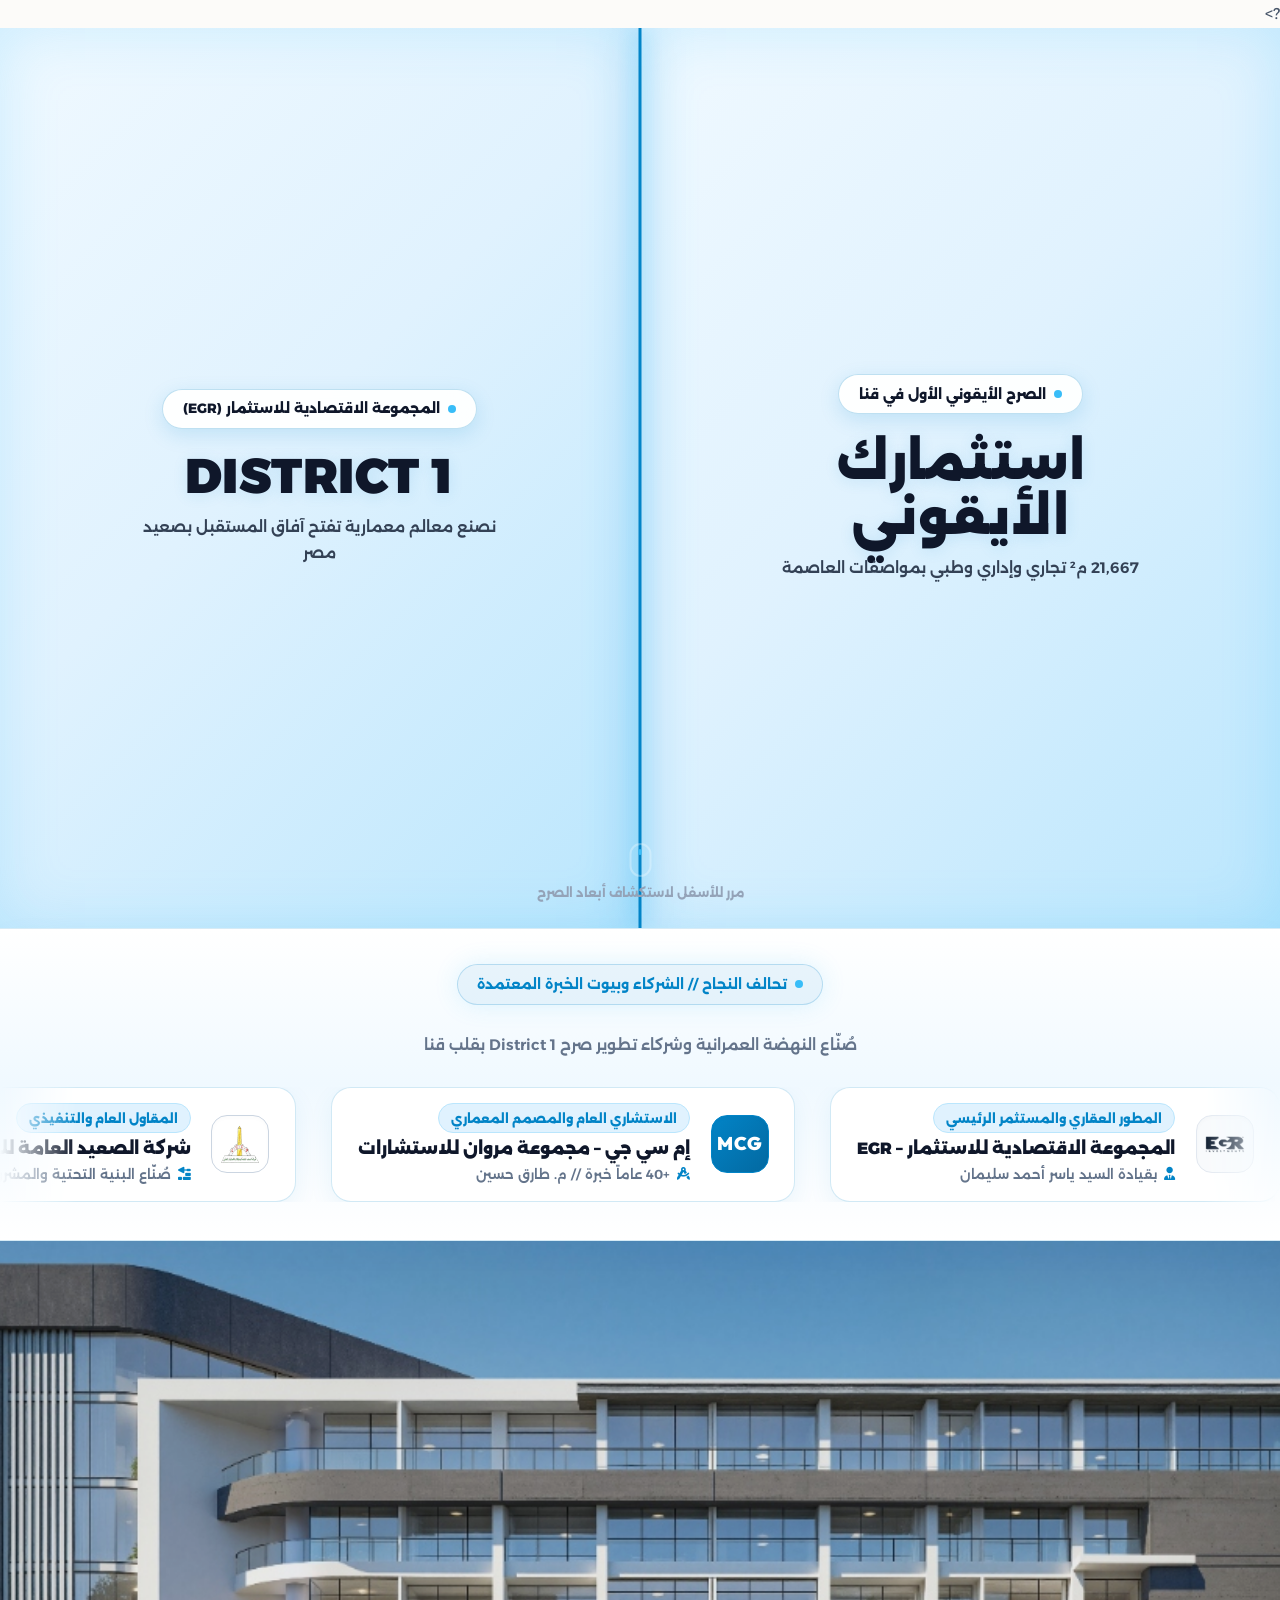
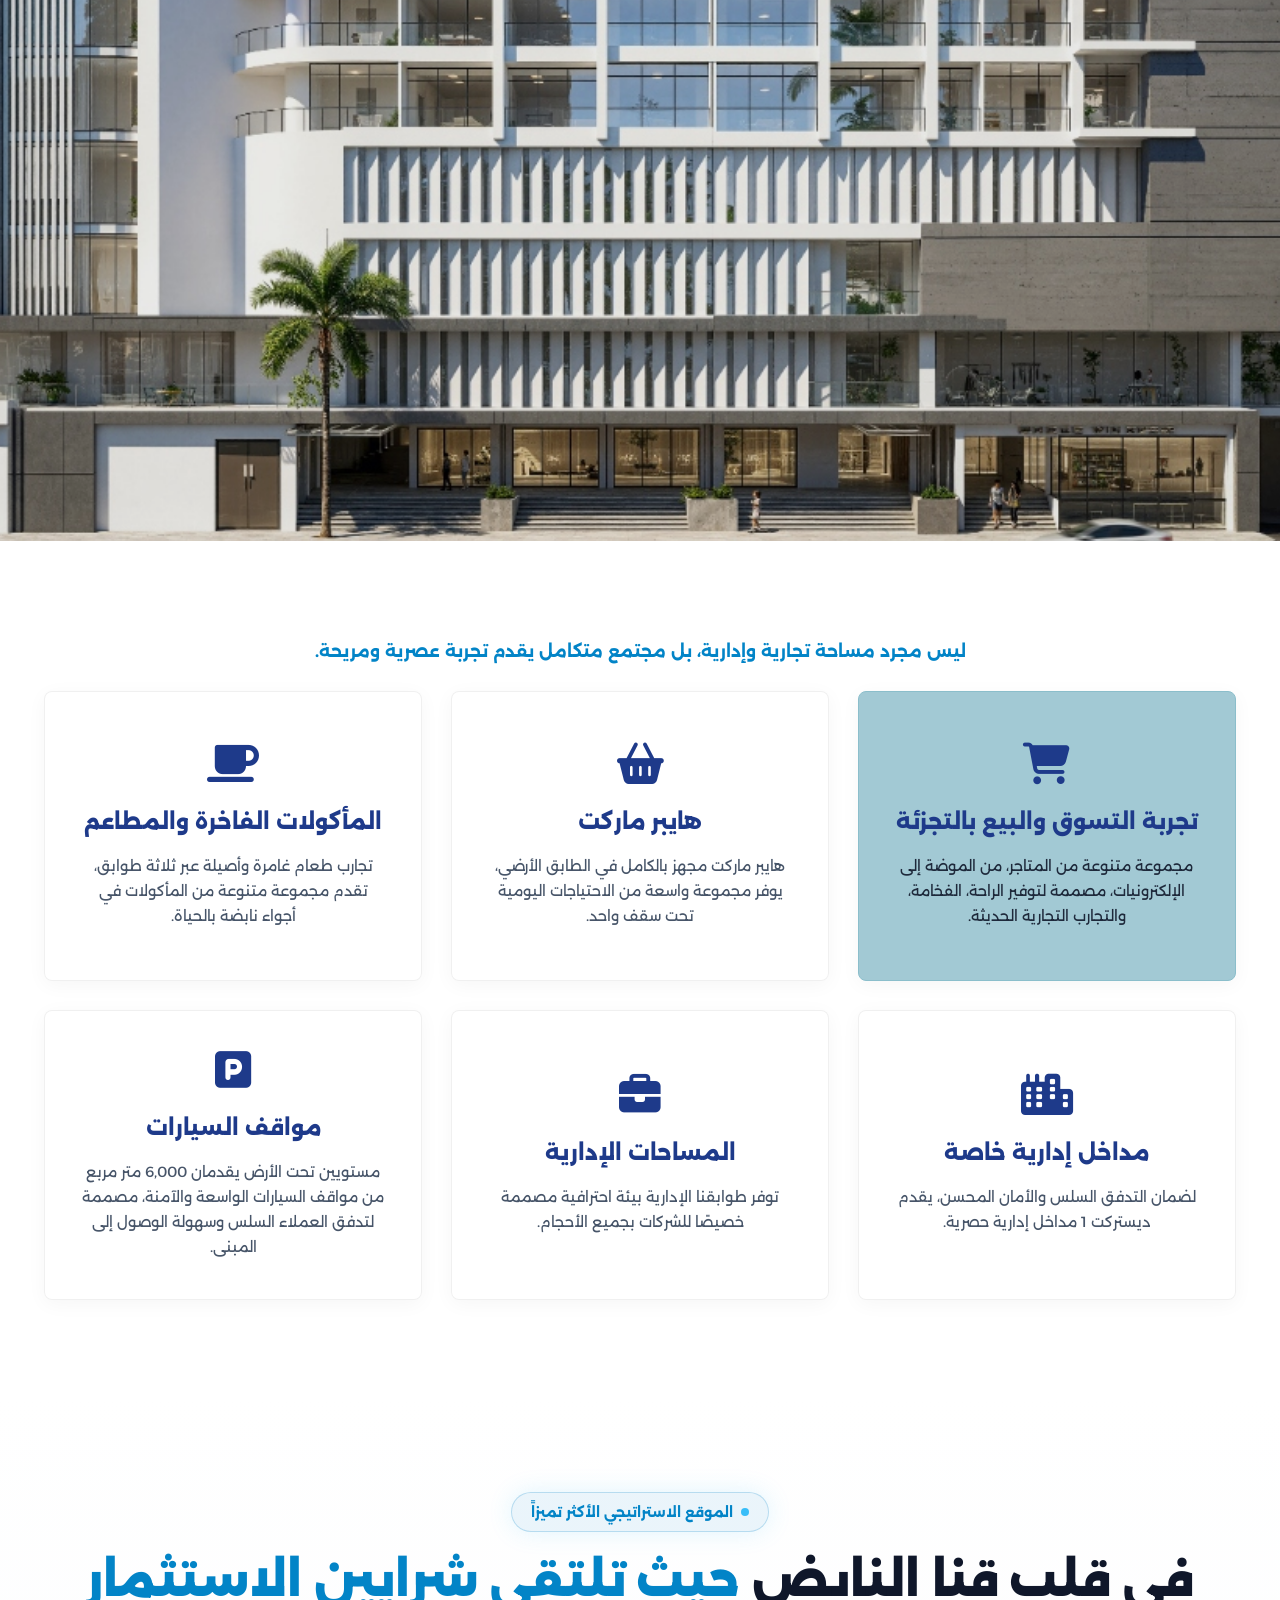
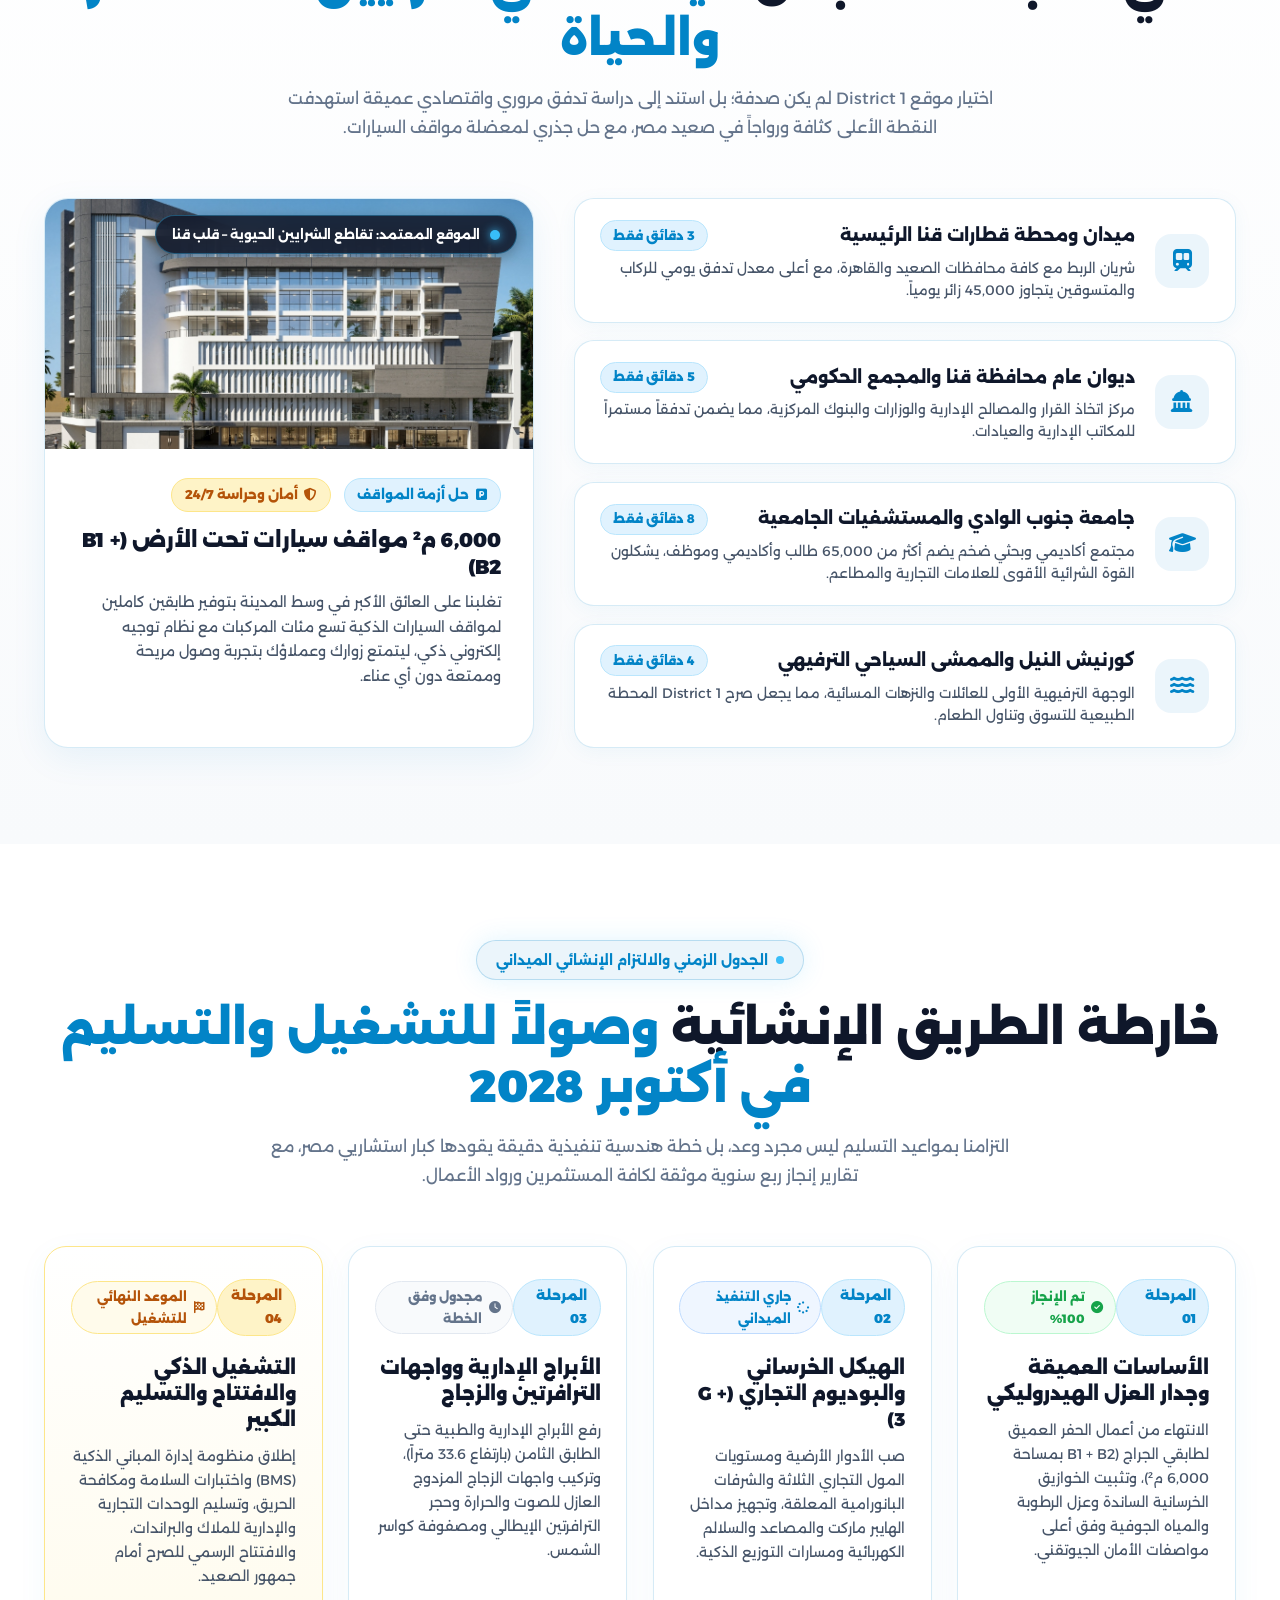
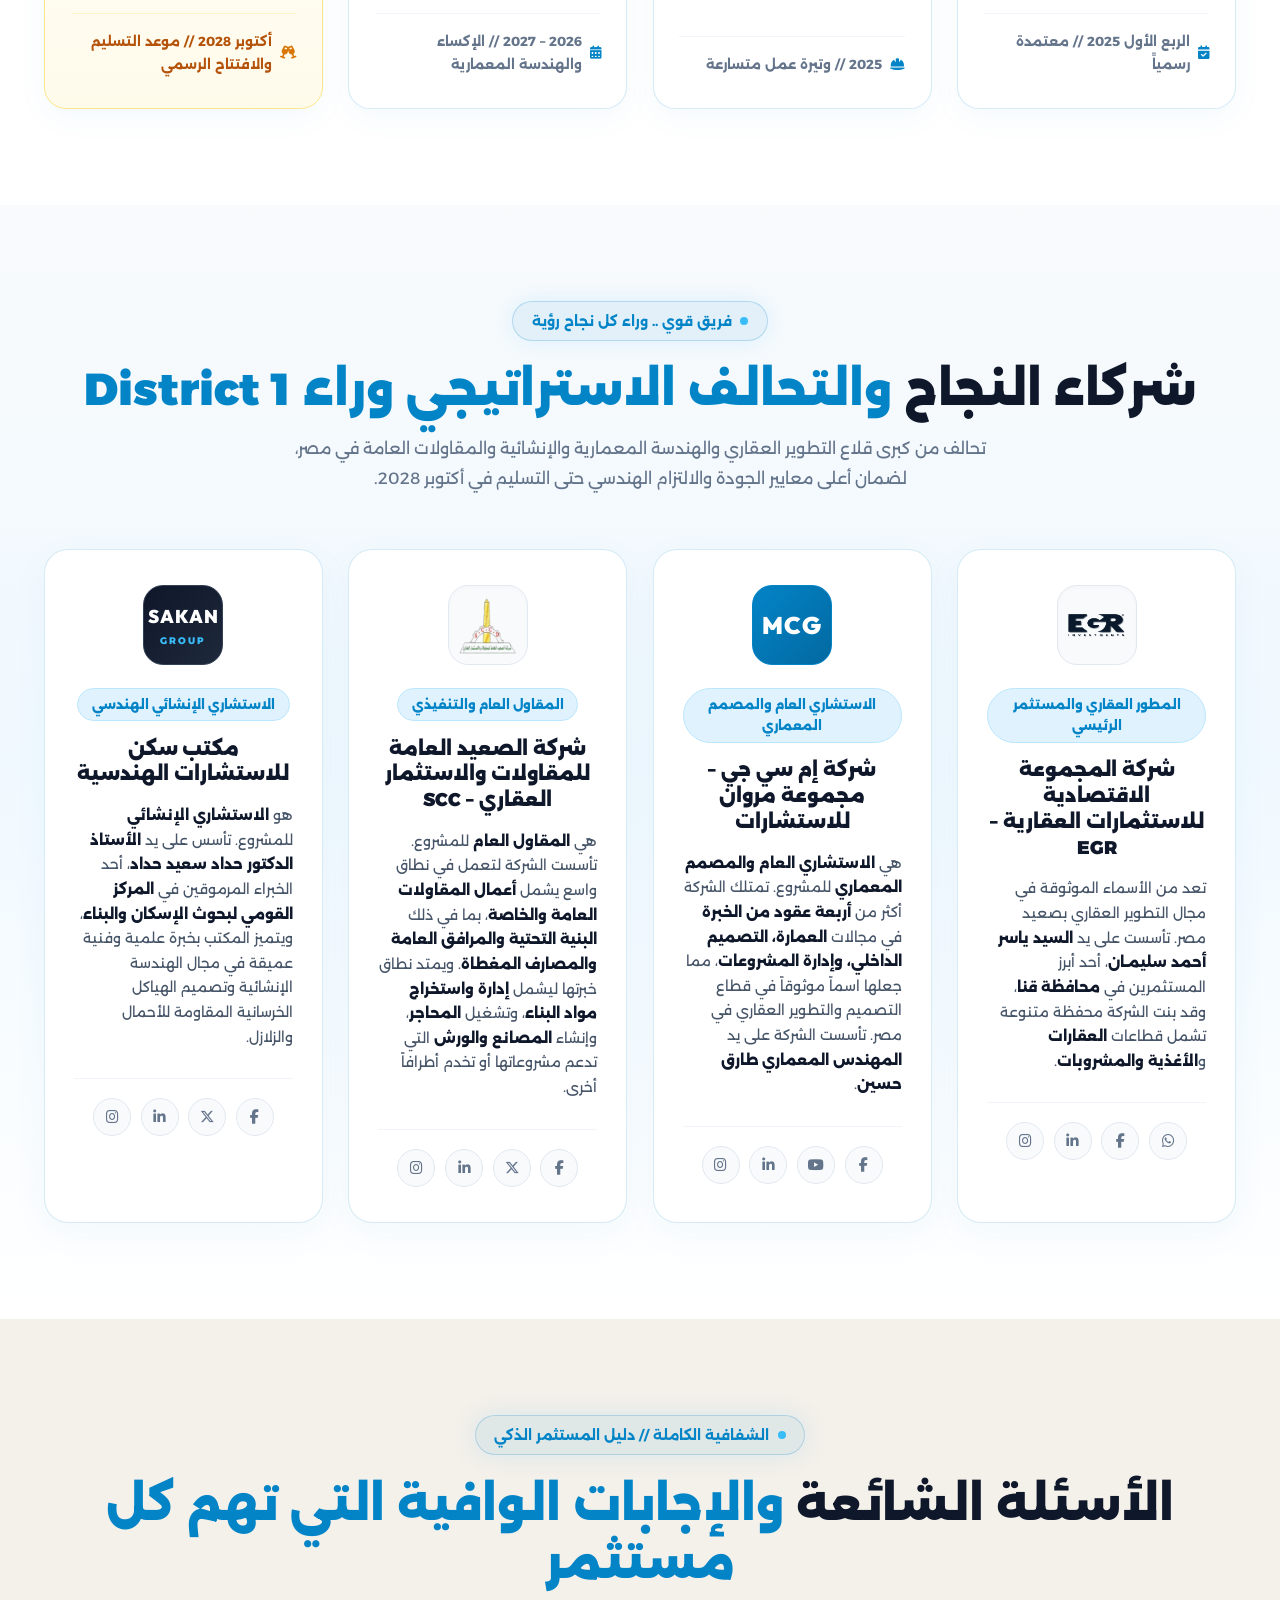
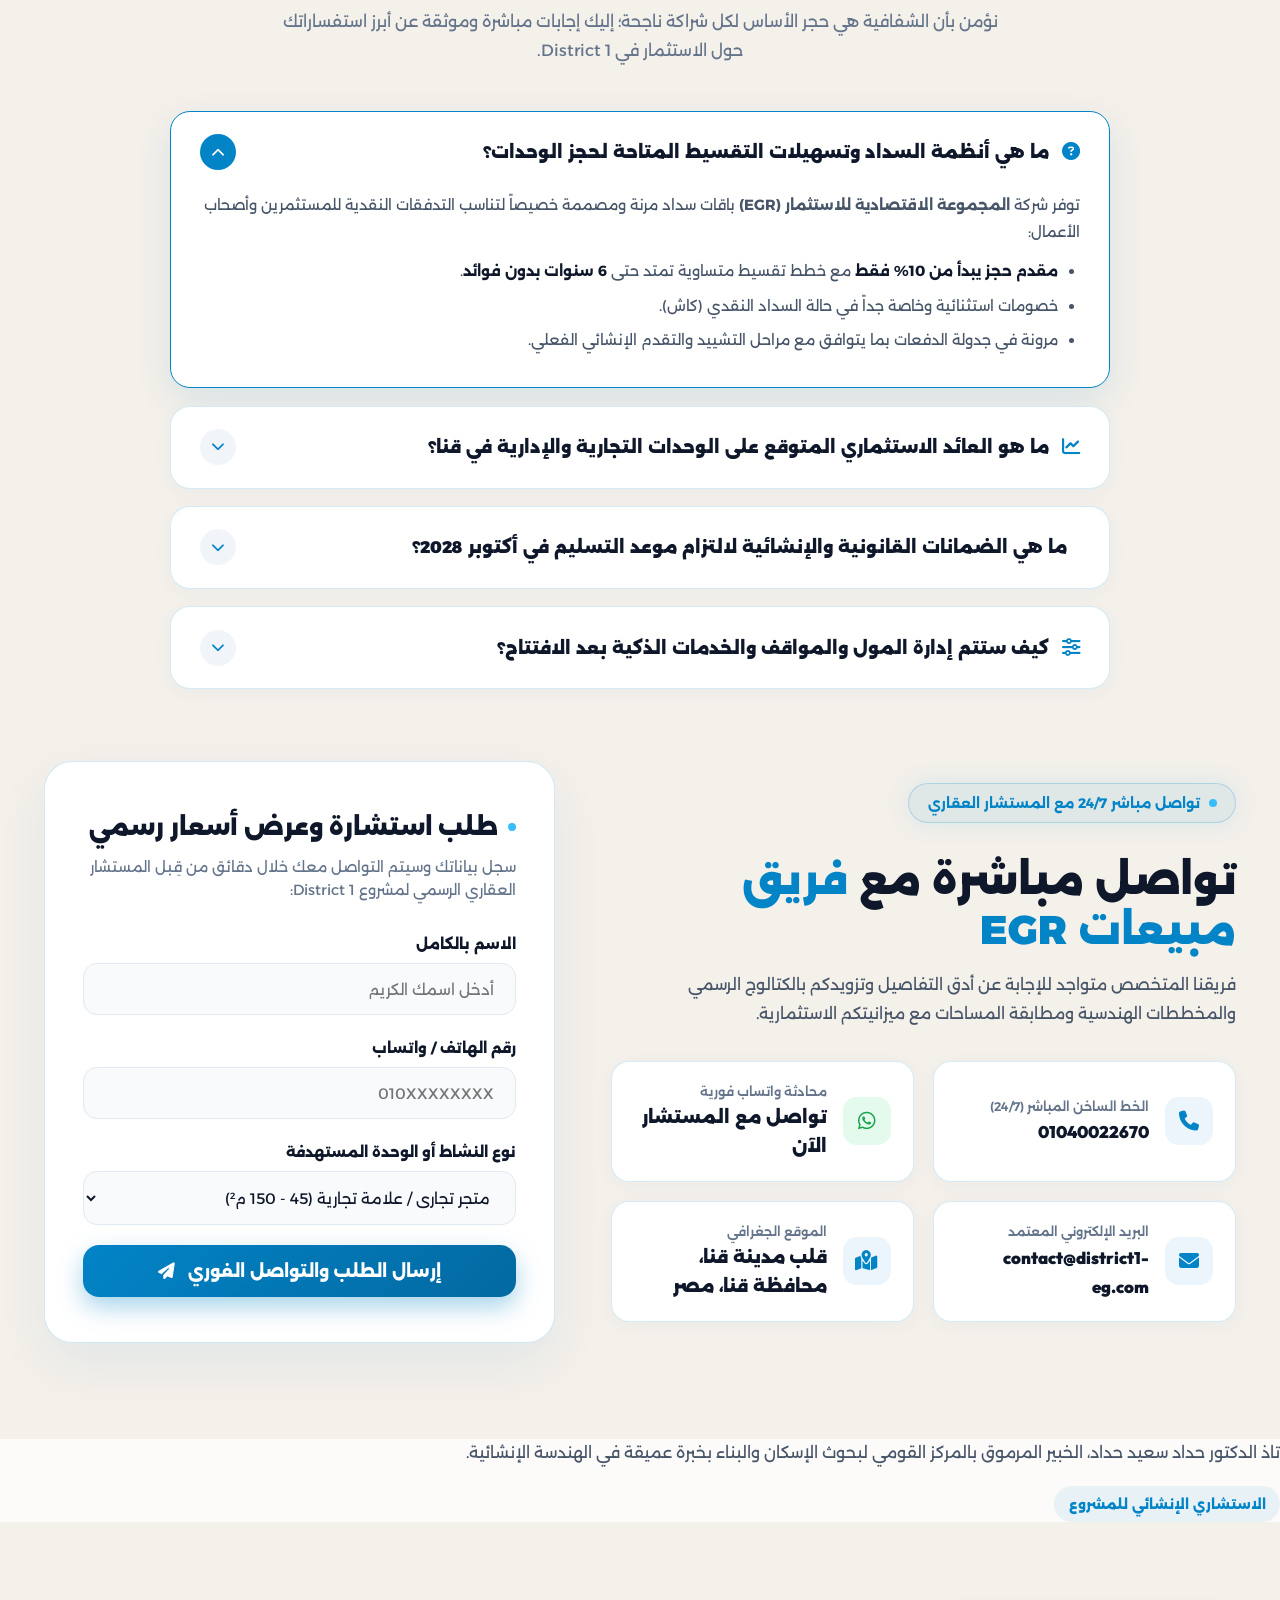
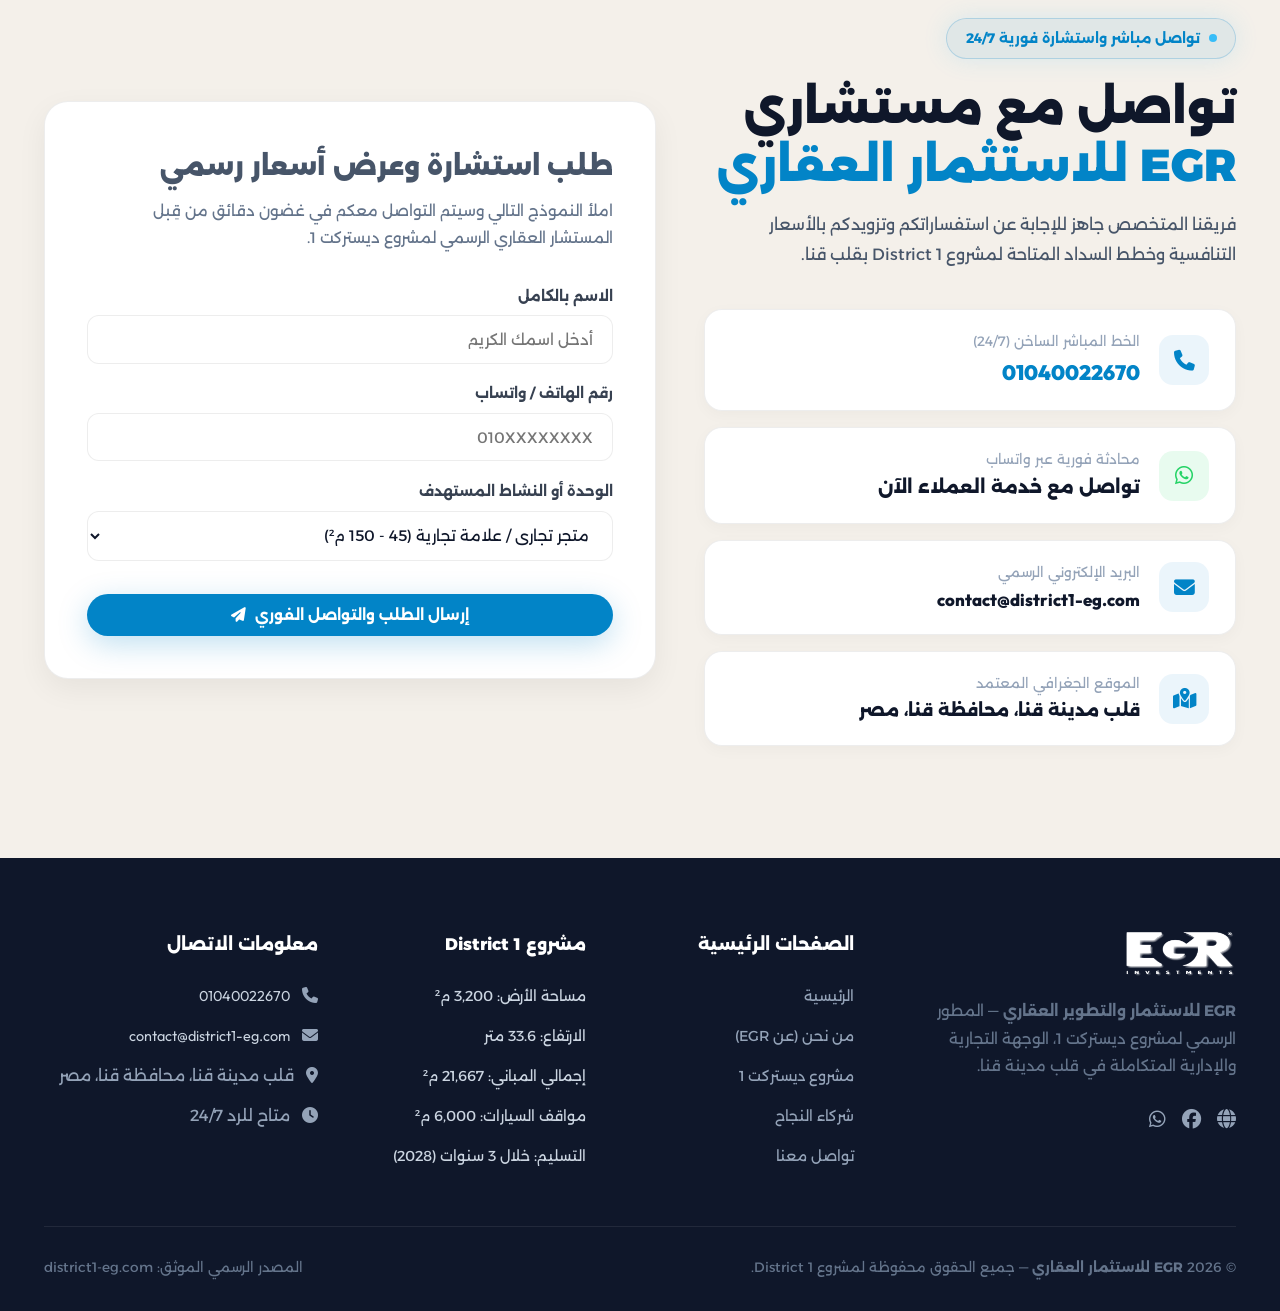
==== commit 777e0e15: "2 commit" ====
--- a/index.html
+++ b/index.html
@@ -404,127 +404,155 @@
 </section>
 
 
-<section id="floors-section" class="theme-section cinematic-reveal-section">
+<!-- Brand-Harmonized Light Luxury Partner Consortium Marquee Ribbon (الشريط المتحرك لتحالف الشركاء واللوجوهات) -->
+<div class="partners-marquee-ribbon" id="partners-marquee-strip">
     <div class="site-container">
-        <!-- Section Header -->
-        <div class="section-title-wrap text-center-wrap">
+        <div class="marquee-header-row">
             <div class="section-badge luxury-badge-glow">
                 <span class="badge-dot-cyan-pulsing"></span>
-                <span>العرض السينمائي الرسمي بدقة 4K</span>
-            </div>
-            <h2 class="section-title luxury-main-title">
-                استكشف أبعاد صرح <span class="cyan-text">District 1 سينمائياً</span>
-            </h2>
-            <p class="section-desc luxury-sub-desc">
-                جولة معمارية سينمائية تستعرض الواجهات الفاخرة، كواسر الشمس المزدوجة، مجمع المطاعم، وجناح الهايبر ماركت مع نافذة الكشف البانورامية.
-            </p>
-        </div>
-
-        <!-- Paper Cutout Aperture Stage & Video Window -->
-        <div class="paper-cutout-wrapper" id="paper-cutout-container">
-            
-            <!-- Aperture Frame (الورقة المقصوصة / Paper Cutout Window) -->
-            <div class="cinematic-aperture-window" id="floor-video-card">
-
-                <!-- Background Video Player -->
-                <div class="video-viewport-layer">
-                    <video id="floor-promo-video" 
-                           class="cinematic-bg-video" 
-                           src="assets/videos/district-one-promo.mp4" 
-                           poster="assets/images/district1-elevation-front-hd.jpg" 
-                           muted 
-                           loop 
-                           playsinline 
-                           preload="auto"
-                           autoplay>
-                    </video>
-                    <!-- Deep Vignette & Glass Tint Overlay -->
-                    <div class="video-cinematic-overlay"></div>
-                </div>
-
-                <!-- Top Glassmorphic Control Bar -->
-                <div class="cinematic-top-controls">
-                    <!-- Video Status Badge -->
-                    <div class="cinematic-status-pill">
-                        <span class="live-recording-dot"></span>
-                        <span>4K Ultra HD // جولة صرح District 1</span>
-                    </div>
-
-                    <!-- Chapters Navigation -->
-                    <div class="cinematic-chapters-nav">
-                        <button class="chapter-btn active" data-time="0" title="الواجهة والارتفاع الكامل">
-                            <i class="fa-solid fa-building"></i> <span>الواجهة (33.6م)</span>
-                        </button>
-                        <button class="chapter-btn" data-time="12" title="كواسر الشمس والمول">
-                            <i class="fa-solid fa-store"></i> <span>المول التجاري (L1-L3)</span>
-                        </button>
-                        <button class="chapter-btn" data-time="24" title="جناح الهايبر ماركت">
-                            <i class="fa-solid fa-cart-shopping"></i> <span>الهايبر ماركت</span>
-                        </button>
-                        <button class="chapter-btn" data-time="38" title="الأبراج الإدارية">
-                            <i class="fa-solid fa-briefcase"></i> <span>الأبراج الإدارية (L4-L8)</span>
-                        </button>
-                    </div>
-
-                    <!-- Media Action Buttons -->
-                    <div class="cinematic-action-buttons">
-                        <button id="btn-play-pause" class="cinematic-tool-btn" title="تشغيل / إيقاف مؤقت">
-                            <i id="play-pause-icon" class="fa-solid fa-pause"></i>
-                        </button>
-                        <button id="btn-vid-mute" class="cinematic-tool-btn" title="كتم / تشغيل الصوت">
-                            <i id="mute-icon" class="fa-solid fa-volume-xmark"></i>
-                        </button>
-                        <button id="btn-vid-fullscreen" class="cinematic-tool-btn" title="ملء الشاشة">
-                            <i class="fa-solid fa-expand"></i>
-                        </button>
-                    </div>
-                </div>
-
-                <!-- Center Floating Paper Reveal Watermark -->
-                <div class="paper-cutout-watermark">
-                    <span class="watermark-text">DISTRICT 1 // QENA ICON</span>
-                </div>
-
-                <!-- Bottom Glassmorphic Cockpit HUD -->
-                <div class="cinematic-bottom-hud">
-                    <!-- Live Video Progress Bar -->
-                    <div class="video-progress-container" id="video-progress-track">
-                        <div class="video-progress-fill" id="video-progress-bar"></div>
-                    </div>
-
-                    <div class="cinematic-hud-content-row">
-                        <!-- Left Details -->
-                        <div class="hud-narrative-col">
-                            <div class="hud-spec-chips">
-                                <span class="spec-chip-cyan"><i class="fa-solid fa-ruler-combined"></i> 21,667 م² المساحة البنائية</span>
-                                <span class="spec-chip-cyan"><i class="fa-solid fa-arrows-up-down"></i> 33.6 متراً الارتفاع</span>
-                                <span class="spec-chip-cyan"><i class="fa-solid fa-square-parking"></i> 6,000 م² مواقف سيارات B1+B2</span>
-                                <span class="spec-chip-gold"><i class="fa-solid fa-calendar-check"></i> استلام أكتوبر 2028</span>
-                            </div>
-                            <h3 id="floor-display-title" class="hud-main-headline">الإطلالة الشاملة لصرح ديستركت 1 بقلب قنا</h3>
-                            <p id="floor-display-desc" class="hud-sub-headline">
-                                أول صرح تجاري، إداري، وطبي متكامل يجمع أرقى العلامات التجارية، ومجمع البنوك، وجناح الهايبر ماركت المستقل.
-                            </p>
-                        </div>
-
-                        <!-- Right Actions -->
-                        <div class="hud-cta-col">
-                            <button class="btn-cyan open-vip-modal">
-                                <i class="fa-solid fa-gem"></i>
-                                <span>احجز وحدتك التجارية</span>
-                            </button>
-                            <a href="district1.html" class="btn-outline-glass">
-                                <i class="fa-solid fa-circle-info"></i>
-                                <span>مواصفات المشروع</span>
-                            </a>
-                        </div>
-                    </div>
-                </div>
-
-            </div><!-- /.cinematic-aperture-window -->
-        </div><!-- /.paper-cutout-wrapper -->
-
-    </div><!-- /.site-container -->
+                <span>تحالف النجاح // الشركاء وبيوت الخبرة المعتمدة</span>
+            </div>
+            <p class="marquee-subtitle">صُنّاع النهضة العمرانية وشركاء تطوير صرح District 1 بقلب قنا</p>
+        </div>
+    </div>
+
+    <div class="marquee-slider-container">
+        <div class="marquee-track">
+            <!-- Set 1 -->
+            <div class="marquee-partner-item">
+                <div class="partner-logo-box">
+                    <img src="assets/images/egr-logo.png" alt="EGR Real Estate" class="marquee-logo">
+                </div>
+                <div class="partner-meta-box">
+                    <span class="partner-role-pill">المطور العقاري والمستثمر الرئيسي</span>
+                    <h4 class="partner-name">المجموعة الاقتصادية للاستثمار – EGR</h4>
+                    <span class="partner-lead-sub"><i class="fa-solid fa-user-tie"></i> بقيادة السيد ياسر أحمد سليمان</span>
+                </div>
+            </div>
+
+            <div class="marquee-partner-item">
+                <div class="partner-logo-box text-logo-box">
+                    <span class="logo-text-badge">MCG</span>
+                </div>
+                <div class="partner-meta-box">
+                    <span class="partner-role-pill">الاستشاري العام والمصمم المعماري</span>
+                    <h4 class="partner-name">إم سي جي – مجموعة مروان للاستشارات</h4>
+                    <span class="partner-lead-sub"><i class="fa-solid fa-compass-drafting"></i> +40 عاماً خبرة // م. طارق حسين</span>
+                </div>
+            </div>
+
+            <div class="marquee-partner-item">
+                <div class="partner-logo-box scc-logo-box">
+                    <img src="assets/images/partner-elsaeed.png" alt="SCC Contracting" class="marquee-logo">
+                </div>
+                <div class="partner-meta-box">
+                    <span class="partner-role-pill">المقاول العام والتنفيذي</span>
+                    <h4 class="partner-name">شركة الصعيد العامة للمقاولات – SCC</h4>
+                    <span class="partner-lead-sub"><i class="fa-solid fa-trowel-bricks"></i> صُنّاع البنية التحتية والمشروعات الكبرى</span>
+                </div>
+            </div>
+
+            <div class="marquee-partner-item">
+                <div class="partner-logo-box text-logo-box sakan-box">
+                    <span class="logo-text-badge sakan-badge">SAKAN</span>
+                </div>
+                <div class="partner-meta-box">
+                    <span class="partner-role-pill">الاستشاري الإنشائي الهندسي</span>
+                    <h4 class="partner-name">مكتب سكن للاستشارات الهندسية</h4>
+                    <span class="partner-lead-sub"><i class="fa-solid fa-award"></i> أ.د. حداد سعيد حداد // بحوث الإسكان</span>
+                </div>
+            </div>
+
+            <div class="marquee-partner-item">
+                <div class="partner-logo-box icon-logo-box">
+                    <i class="fa-solid fa-gem"></i>
+                </div>
+                <div class="partner-meta-box">
+                    <span class="partner-role-pill gold-pill">صرح قنا الأيقوني 2028</span>
+                    <h4 class="partner-name">صرح ديستركت 1 // DISTRICT 1</h4>
+                    <span class="partner-lead-sub"><i class="fa-solid fa-chart-area"></i> 21,667 م² • 33.6م ارتفاع • 6,000م² مواقف</span>
+                </div>
+            </div>
+
+            <!-- Set 2 (Duplicate for Seamless Infinite Marquee Loop) -->
+            <div class="marquee-partner-item">
+                <div class="partner-logo-box">
+                    <img src="assets/images/egr-logo.png" alt="EGR Real Estate" class="marquee-logo">
+                </div>
+                <div class="partner-meta-box">
+                    <span class="partner-role-pill">المطور العقاري والمستثمر الرئيسي</span>
+                    <h4 class="partner-name">المجموعة الاقتصادية للاستثمار – EGR</h4>
+                    <span class="partner-lead-sub"><i class="fa-solid fa-user-tie"></i> بقيادة السيد ياسر أحمد سليمان</span>
+                </div>
+            </div>
+
+            <div class="marquee-partner-item">
+                <div class="partner-logo-box text-logo-box">
+                    <span class="logo-text-badge">MCG</span>
+                </div>
+                <div class="partner-meta-box">
+                    <span class="partner-role-pill">الاستشاري العام والمصمم المعماري</span>
+                    <h4 class="partner-name">إم سي جي – مجموعة مروان للاستشارات</h4>
+                    <span class="partner-lead-sub"><i class="fa-solid fa-compass-drafting"></i> +40 عاماً خبرة // م. طارق حسين</span>
+                </div>
+            </div>
+
+            <div class="marquee-partner-item">
+                <div class="partner-logo-box scc-logo-box">
+                    <img src="assets/images/partner-elsaeed.png" alt="SCC Contracting" class="marquee-logo">
+                </div>
+                <div class="partner-meta-box">
+                    <span class="partner-role-pill">المقاول العام والتنفيذي</span>
+                    <h4 class="partner-name">شركة الصعيد العامة للمقاولات – SCC</h4>
+                    <span class="partner-lead-sub"><i class="fa-solid fa-trowel-bricks"></i> صُنّاع البنية التحتية والمشروعات الكبرى</span>
+                </div>
+            </div>
+
+            <div class="marquee-partner-item">
+                <div class="partner-logo-box text-logo-box sakan-box">
+                    <span class="logo-text-badge sakan-badge">SAKAN</span>
+                </div>
+                <div class="partner-meta-box">
+                    <span class="partner-role-pill">الاستشاري الإنشائي الهندسي</span>
+                    <h4 class="partner-name">مكتب سكن للاستشارات الهندسية</h4>
+                    <span class="partner-lead-sub"><i class="fa-solid fa-award"></i> أ.د. حداد سعيد حداد // بحوث الإسكان</span>
+                </div>
+            </div>
+
+            <div class="marquee-partner-item">
+                <div class="partner-logo-box icon-logo-box">
+                    <i class="fa-solid fa-gem"></i>
+                </div>
+                <div class="partner-meta-box">
+                    <span class="partner-role-pill gold-pill">صرح قنا الأيقوني 2028</span>
+                    <h4 class="partner-name">صرح ديستركت 1 // DISTRICT 1</h4>
+                    <span class="partner-lead-sub"><i class="fa-solid fa-chart-area"></i> 21,667 م² • 33.6م ارتفاع • 6,000م² مواقف</span>
+                </div>
+            </div>
+        </div>
+    </div>
+</div>
+
+<section id="floors-section" class="pure-video-window-section">
+    <!-- Fixed/Sticky Background Video Viewport Layer -->
+    <div class="video-window-viewport" id="floor-video-card">
+        <video id="floor-promo-video" 
+               class="video-window-media" 
+               src="assets/videos/district-one-promo.mp4" 
+               poster="assets/images/district1-elevation-front-hd.jpg" 
+               muted 
+               loop 
+               playsinline 
+               webkit-playsinline 
+               x5-playsinline
+               preload="auto"
+               autoplay
+               disablePictureInPicture
+               disableRemotePlayback>
+        </video>
+        <!-- Subtle Cinematic Lighting Overlay -->
+        <div class="video-window-overlay"></div>
+    </div>
 </section>
 
 
@@ -629,7 +657,6 @@
                     </div>
                     <!-- BACK: Full HD Image on Flip -->
                     <div class="facility-box-back">
-                        <img src="" alt="مداخل إدارية خاصة" class="facility-back-img">
                         <div class="facility-back-overlay">
                             <h4>مداخل واستقبال VIP</h4>
                             <p>خصوصية وأمان منفصل ومصاعد سريعة للشركات والعيادات</p>
@@ -654,7 +681,6 @@
                     </div>
                     <!-- BACK: Full HD Image on Flip -->
                     <div class="facility-box-back">
-                        <img src="" alt="المساحات الإدارية" class="facility-back-img">
                         <div class="facility-back-overlay">
                             <h4>الأبراج الإدارية (4F - 8F)</h4>
                             <p>بنية ألياف ضوئية ذكية FTTH وقاعات اجتماعات مشتركة مجهزة</p>
@@ -679,7 +705,6 @@
                     </div>
                     <!-- BACK: Full HD Image on Flip -->
                     <div class="facility-box-back">
-                        <img src="" alt="مواقف السيارات" class="facility-back-img">
                         <div class="facility-back-overlay">
                             <h4>مواقف ذكية 6,000 م²</h4>
                             <p>أنظمة توجيه ذكية ومصاعد مباشرة لكافة الأدوار</p>
@@ -695,76 +720,103 @@
 
 <section id="location-section" class="theme-section location-section">
     <div class="site-container">
+        <!-- Section Header -->
         <div class="section-title-wrap text-center-wrap">
             <div class="section-badge luxury-badge-glow">
                 <span class="badge-dot-cyan-pulsing"></span>
                 <span>الموقع الاستراتيجي الأكثر تميزاً</span>
             </div>
             <h2 class="section-title luxury-main-title">
-                في قلب قنا <span class="cyan-text">حيث تلتقي شرايين الحركة والحياة</span>
+                في قلب قنا النابض <span class="cyan-text">حيث تلتقي شرايين الاستثمار والحياة</span>
             </h2>
             <p class="section-desc luxury-sub-desc">
-                يقع صرح District 1 في النقطة الأكثر حيوية بكثافة سكانية وحركة تجارية لا تتوقف، على بُعد دقائق من كافة المصالح الحكومية والجامعة والمحاور الرئيسية.
+                اختيار موقع District 1 لم يكن صدفة؛ بل استند إلى دراسة تدفق مروري واقتصادي عميقة استهدفت النقطة الأعلى كثافة ورواجاً في صعيد مصر، مع حل جذري لمعضلة مواقف السيارات.
             </p>
         </div>
 
-        <div class="location-grid">
-            <!-- 1. Right Column: Landmarks & Distance Badges -->
-            <div class="location-landmarks">
-                <div class="landmark-box">
-                    <div class="landmark-icon"><i class="fa-solid fa-train-subway"></i></div>
-                    <div class="landmark-content">
-                        <h4 class="landmark-title">محطة قطارات قنا وميدان المحطة</h4>
-                        <p class="landmark-sub">3 دقائق فقط — أعلى كثافة ركاب وتدفق يومي بالمحافظة</p>
-                    </div>
-                    <span class="landmark-distance-pill">3 دقائق</span>
-                </div>
-
-                <div class="landmark-box">
-                    <div class="landmark-icon"><i class="fa-solid fa-landmark-dome"></i></div>
-                    <div class="landmark-content">
-                        <h4 class="landmark-title">ديوان عام محافظة قنا والمجمع الحكومي</h4>
-                        <p class="landmark-sub">5 دقائق — مركز القرار والمصالح الإدارية والوزارات</p>
-                    </div>
-                    <span class="landmark-distance-pill">5 دقائق</span>
-                </div>
-
-                <div class="landmark-box">
-                    <div class="landmark-icon"><i class="fa-solid fa-graduation-cap"></i></div>
-                    <div class="landmark-content">
-                        <h4 class="landmark-title">جامعة جنوب الوادي والمستشفيات الجامعية</h4>
-                        <p class="landmark-sub">8 دقائق — مجتمع أكاديمي ضخم يضم أكثر من 60 ألف طالب وموظف</p>
-                    </div>
-                    <span class="landmark-distance-pill">8 دقائق</span>
-                </div>
-
-                <div class="landmark-box">
-                    <div class="landmark-icon"><i class="fa-solid fa-water"></i></div>
-                    <div class="landmark-content">
-                        <h4 class="landmark-title">كورنيش النيل والمناطق الترفيهية</h4>
-                        <p class="landmark-sub">4 دقائق — أرقى المناطق الترفيهية والسياحية بالمدينة</p>
-                    </div>
-                    <span class="landmark-distance-pill">4 دقائق</span>
-                </div>
-            </div>
-
-            <!-- 2. Left Column: Location Visual Card with Radar Pin -->
-            <div class="map-card-wrapper">
-                <img src="" alt="District 1 Location Facade" class="location-facade-img">
-                <div class="location-card-glass-overlay">
-                    <div class="location-radar-pin">
-                        <div class="radar-dot"></div>
-                        <span class="radar-label">موقع المشروع الرسمي: قلب مدينة قنا</span>
-                    </div>
-                    <div class="location-summary-card">
-                        <div style="display: flex; align-items: center; gap: 0.8rem; margin-bottom: 0.5rem;">
-                            <i class="fa-solid fa-location-dot" style="color: #38bdf8; font-size: 1.3rem;"></i>
-                            <h4 style="color: #ffffff; font-weight: 900; font-size: 1.15rem; margin: 0;">DISTRICT 1 — QENA CITY CENTER</h4>
-                        </div>
-                        <p style="color: #cbd5e1; font-size: 0.88rem; margin: 0; line-height: 1.6;">
-                            التقاء الشوارع الحيوية الأكثر رواجاً مع حل جذري لمواقف السيارات بمساحة 6,000 م² على مستويين تحت الأرض.
-                        </p>
-                    </div>
+        <div class="location-grid-v2">
+            <!-- 1. Right Column: Strategic Landmark Proximity Matrix -->
+            <div class="location-landmarks-v2">
+                <div class="landmark-card-v2">
+                    <div class="landmark-icon-wrap">
+                        <i class="fa-solid fa-train-subway"></i>
+                    </div>
+                    <div class="landmark-info">
+                        <div class="landmark-head-row">
+                            <h4 class="landmark-title">ميدان ومحطة قطارات قنا الرئيسية</h4>
+                            <span class="landmark-time-chip">3 دقائق فقط</span>
+                        </div>
+                        <p class="landmark-desc">
+                            شريان الربط مع كافة محافظات الصعيد والقاهرة، مع أعلى معدل تدفق يومي للركاب والمتسوقين يتجاوز 45,000 زائر يومياً.
+                        </p>
+                    </div>
+                </div>
+
+                <div class="landmark-card-v2">
+                    <div class="landmark-icon-wrap">
+                        <i class="fa-solid fa-landmark-dome"></i>
+                    </div>
+                    <div class="landmark-info">
+                        <div class="landmark-head-row">
+                            <h4 class="landmark-title">ديوان عام محافظة قنا والمجمع الحكومي</h4>
+                            <span class="landmark-time-chip">5 دقائق فقط</span>
+                        </div>
+                        <p class="landmark-desc">
+                            مركز اتخاذ القرار والمصالح الإدارية والوزارات والبنوك المركزية، مما يضمن تدفقاً مستمراً للمكاتب الإدارية والعيادات.
+                        </p>
+                    </div>
+                </div>
+
+                <div class="landmark-card-v2">
+                    <div class="landmark-icon-wrap">
+                        <i class="fa-solid fa-graduation-cap"></i>
+                    </div>
+                    <div class="landmark-info">
+                        <div class="landmark-head-row">
+                            <h4 class="landmark-title">جامعة جنوب الوادي والمستشفيات الجامعية</h4>
+                            <span class="landmark-time-chip">8 دقائق فقط</span>
+                        </div>
+                        <p class="landmark-desc">
+                            مجتمع أكاديمي وبحثي ضخم يضم أكثر من 65,000 طالب وأكاديمي وموظف، يشكلون القوة الشرائية الأقوى للعلامات التجارية والمطاعم.
+                        </p>
+                    </div>
+                </div>
+
+                <div class="landmark-card-v2">
+                    <div class="landmark-icon-wrap">
+                        <i class="fa-solid fa-water"></i>
+                    </div>
+                    <div class="landmark-info">
+                        <div class="landmark-head-row">
+                            <h4 class="landmark-title">كورنيش النيل والممشى السياحي الترفيهي</h4>
+                            <span class="landmark-time-chip">4 دقائق فقط</span>
+                        </div>
+                        <p class="landmark-desc">
+                            الوجهة الترفيهية الأولى للعائلات والنزهات المسائية، مما يجعل صرح District 1 المحطة الطبيعية للتسوق وتناول الطعام.
+                        </p>
+                    </div>
+                </div>
+            </div>
+
+            <!-- 2. Left Column: Interactive Visual Showcase & Parking Solution Highlight -->
+            <div class="location-visual-card-v2">
+                <div class="location-img-wrap">
+                    <img src="assets/images/district1-elevation-front-hd.jpg" alt="District 1 Architectural Location" class="location-facade-img-v2">
+                    <div class="location-live-radar-badge">
+                        <span class="radar-pulsing-circle"></span>
+                        <span class="radar-title-text">الموقع المعتمد: تقاطع الشرايين الحيوية – قلب قنا</span>
+                    </div>
+                </div>
+
+                <div class="location-feature-bottom-card">
+                    <div class="feature-badge-row">
+                        <span class="feature-tag-cyan"><i class="fa-solid fa-square-parking"></i> حل أزمة المواقف</span>
+                        <span class="feature-tag-gold"><i class="fa-solid fa-shield-halved"></i> أمان وحراسة 24/7</span>
+                    </div>
+                    <h3 class="feature-box-title">6,000 م² مواقف سيارات تحت الأرض (B1 + B2)</h3>
+                    <p class="feature-box-desc">
+                        تغلبنا على العائق الأكبر في وسط المدينة بتوفير طابقين كاملين لمواقف السيارات الذكية تسع مئات المركبات مع نظام توجيه إلكتروني ذكي، ليتمتع زوارك وعملاؤك بتجربة وصول مريحة وممتعة دون أي عناء.
+                    </p>
                 </div>
             </div>
         </div>
@@ -774,82 +826,79 @@
 
 <section id="timeline-section" class="theme-section timeline-section">
     <div class="site-container">
-        <!-- Fast-Track Construction Timeline Header -->
-        <div class="section-title-wrap text-center-wrap" style="margin-bottom: 3.5rem;">
+        <!-- Section Header -->
+        <div class="section-title-wrap text-center-wrap">
             <div class="section-badge luxury-badge-glow">
                 <span class="badge-dot-cyan-pulsing"></span>
                 <span>الجدول الزمني والالتزام الإنشائي الميداني</span>
             </div>
             <h2 class="section-title luxury-main-title">
-                مراحل التنفيذ والتشييد <span class="cyan-text">وصولاً للافتتاح والتسليم في أكتوبر 2028</span>
+                خارطة الطريق الإنشائية <span class="cyan-text">وصولاً للتشغيل والتسليم في أكتوبر 2028</span>
             </h2>
             <p class="section-desc luxury-sub-desc">
-                تلتزم شركة المجموعة الاقتصادية للاستثمار (EGR) بالتعاون مع كبرى الشركات الاستشارية والتنفيذية بتطبيق أعلى معايير الجودة والسرعة الإنشائية.
+                التزامنا بمواعيد التسليم ليس مجرد وعد، بل خطة هندسية تنفيذية دقيقة يقودها كبار استشاريي مصر، مع تقارير إنجاز ربع سنوية موثقة لكافة المستثمرين ورواد الأعمال.
             </p>
         </div>
 
-        <div class="timeline-rich-grid">
-            <!-- Step 1 -->
-            <div class="timeline-rich-card glass-panel">
-                <div class="timeline-card-header">
-                    <span class="timeline-step-badge">المرحلة 01</span>
-                    <span class="timeline-date-tag">مكتملة 100%</span>
-                </div>
-                <h4 class="timeline-card-title">الأساسات العميقة وجدار العزل</h4>
-                <p class="timeline-card-text">
-                    الانتهاء من أعمال الحفر العميق لطبقات الجراج (مستويين) وتنفيذ الخوازيق الخرسانية الساندة وعزل الرطوبة.
+        <!-- 4 Fast-Track Timeline Milestone Cards -->
+        <div class="timeline-bespoke-track">
+            <div class="timeline-step-card-v2 completed-step">
+                <div class="step-badge-row">
+                    <span class="step-num-pill">المرحلة 01</span>
+                    <span class="step-status-chip chip-done"><i class="fa-solid fa-circle-check"></i> تم الإنجاز 100%</span>
+                </div>
+                <h4 class="step-card-title">الأساسات العميقة وجدار العزل الهيدروليكي</h4>
+                <p class="step-card-desc">
+                    الانتهاء من أعمال الحفر العميق لطابقي الجراج (B1 + B2 بمساحة 6,000 م²)، وتثبيت الخوازيق الخرسانية الساندة وعزل الرطوبة والمياه الجوفية وفق أعلى مواصفات الأمان الجيوتقني.
                 </p>
-                <div class="status-pill status-completed">
-                    <i class="fa-solid fa-circle-check"></i>
-                    <span>مكتمل بنجاح</span>
-                </div>
-            </div>
-
-            <!-- Step 2 -->
-            <div class="timeline-rich-card glass-panel">
-                <div class="timeline-card-header">
-                    <span class="timeline-step-badge">المرحلة 02</span>
-                    <span class="timeline-date-tag">جاري العمل</span>
-                </div>
-                <h4 class="timeline-card-title">الهيكل الخرساني والبوديوم التجاري</h4>
-                <p class="timeline-card-text">
-                    صب الأدوار الأرضية ومستويات المول التجاري الثلاثة والشرفات الناتئة والأعمدة الرئيسية.
+                <div class="step-date-footer">
+                    <i class="fa-solid fa-calendar-check"></i>
+                    <span>الربع الأول 2025 // معتمدة رسمياً</span>
+                </div>
+            </div>
+
+            <div class="timeline-step-card-v2 active-step">
+                <div class="step-badge-row">
+                    <span class="step-num-pill">المرحلة 02</span>
+                    <span class="step-status-chip chip-active"><i class="fa-solid fa-spinner fa-spin"></i> جاري التنفيذ الميداني</span>
+                </div>
+                <h4 class="step-card-title">الهيكل الخرساني والبوديوم التجاري (G + 3)</h4>
+                <p class="step-card-desc">
+                    صب الأدوار الأرضية ومستويات المول التجاري الثلاثة والشرفات البانورامية المعلقة، وتجهيز مداخل الهايبر ماركت والمصاعد والسلالم الكهربائية ومسارات التوزيع الذكية.
                 </p>
-                <div class="status-pill status-progress">
-                    <i class="fa-solid fa-spinner fa-spin"></i>
-                    <span>جاري التنفيذ الميداني</span>
-                </div>
-            </div>
-
-            <!-- Step 3 -->
-            <div class="timeline-rich-card glass-panel">
-                <div class="timeline-card-header">
-                    <span class="timeline-step-badge">المرحلة 03</span>
-                    <span class="timeline-date-tag">2026 - 2027</span>
-                </div>
-                <h4 class="timeline-card-title">الأبراج الإدارية وواجهات الترافرتين والزجاج</h4>
-                <p class="timeline-card-text">
-                    رفع الأبراج الإدارية والطبية حتى الطابق الثامن وتركيب واجهات الزجاج المزدوج وحجر الترافرتين.
+                <div class="step-date-footer active-date">
+                    <i class="fa-solid fa-helmet-safety"></i>
+                    <span>2025 // وتيرة عمل متسارعة</span>
+                </div>
+            </div>
+
+            <div class="timeline-step-card-v2 planned-step">
+                <div class="step-badge-row">
+                    <span class="step-num-pill">المرحلة 03</span>
+                    <span class="step-status-chip chip-planned"><i class="fa-solid fa-clock"></i> مجدول وفق الخطة</span>
+                </div>
+                <h4 class="step-card-title">الأبراج الإدارية وواجهات الترافرتين والزجاج</h4>
+                <p class="step-card-desc">
+                    رفع الأبراج الإدارية والطبية حتى الطابق الثامن (بارتفاع 33.6 متراً)، وتركيب واجهات الزجاج المزدوج العازل للصوت والحرارة وحجر الترافرتين الإيطالي ومصفوفة كواسر الشمس.
                 </p>
-                <div class="status-pill status-upcoming">
-                    <i class="fa-solid fa-clock"></i>
-                    <span>مجدول وفق الخطة</span>
-                </div>
-            </div>
-
-            <!-- Step 4 -->
-            <div class="timeline-rich-card glass-panel">
-                <div class="timeline-card-header">
-                    <span class="timeline-step-badge">المرحلة 04</span>
-                    <span class="timeline-date-tag">أكتوبر 2028</span>
-                </div>
-                <h4 class="timeline-card-title">التشطيبات الفاخرة والافتتاح الرسمي</h4>
-                <p class="timeline-card-text">
-                    تشغيل المنظومة الكهروميكانيكية الذكية (BMS) وتسليم الوحدات لرواد الأعمال والمستثمرين وافتتاح الصرح.
+                <div class="step-date-footer">
+                    <i class="fa-solid fa-calendar-days"></i>
+                    <span>2026 – 2027 // الإكساء والهندسة المعمارية</span>
+                </div>
+            </div>
+
+            <div class="timeline-step-card-v2 grand-target-step">
+                <div class="step-badge-row">
+                    <span class="step-num-pill gold-num">المرحلة 04</span>
+                    <span class="step-status-chip chip-gold"><i class="fa-solid fa-flag-checkered"></i> الموعد النهائي للتشغيل</span>
+                </div>
+                <h4 class="step-card-title">التشغيل الذكي والافتتاح والتسليم الكبير</h4>
+                <p class="step-card-desc">
+                    إطلاق منظومة إدارة المباني الذكية (BMS) واختبارات السلامة ومكافحة الحريق، وتسليم الوحدات التجارية والإدارية للملاك والبراندات، والافتتاح الرسمي للصرح أمام جمهور الصعيد.
                 </p>
-                <div class="status-pill status-target">
-                    <i class="fa-solid fa-flag-checkered"></i>
-                    <span>الموعد النهائي للتشغيل</span>
+                <div class="step-date-footer gold-date">
+                    <i class="fa-solid fa-champagne-glasses"></i>
+                    <span>أكتوبر 2028 // موعد التسليم والافتتاح الرسمي</span>
                 </div>
             </div>
         </div>
@@ -859,57 +908,369 @@
 
 <section id="partners-section" class="theme-section partners-section">
     <div class="site-container">
+        <!-- Section Header -->
         <div class="section-title-wrap text-center-wrap">
             <div class="section-badge luxury-badge-glow">
                 <span class="badge-dot-cyan-pulsing"></span>
                 <span>فريق قوي .. وراء كل نجاح رؤية</span>
             </div>
             <h2 class="section-title luxury-main-title">
-                شركات <span class="cyan-text">وراء نجاح وتطوير District 1</span>
+                شركاء النجاح <span class="cyan-text">والتحالف الاستراتيجي وراء District 1</span>
             </h2>
             <p class="section-desc luxury-sub-desc">
-                التحالف الهندسي والاستشاري والتنفيذي الموثق رسميًا لضمان تطبيق أعلى المعايير العالمية في التصميم والإنشاء.
+                تحالف من كبرى قلاع التطوير العقاري والهندسة المعمارية والإنشائية والمقاولات العامة في مصر، لضمان أعلى معايير الجودة والالتزام الهندسي حتى التسليم في أكتوبر 2028.
             </p>
         </div>
 
-        <div class="partners-detailed-grid">
-            <!-- 1. EGR -->
-            <div class="partner-detailed-card glass-panel">
-                <div class="partner-card-icon-wrap">
-                    <img src="" alt="EGR Real Estate" class="partner-card-logo" style="filter: brightness(0.2);">
-                </div>
-                <h3>شركة المجموعة الاقتصادية – EGR</h3>
-                <p>المطور العقاري للمشروع. تأسست على يد <strong>السيد ياسر أحمد سليمان</strong>، أحد أبرز المستثمرين في محافظة قنا، بمحفظة تشمل العقارات والأغذية والمشروبات.</p>
-                <span class="partner-role-tag">المطور العقاري للمشروع</span>
-            </div>
-
-            <!-- 2. MCG -->
-            <div class="partner-detailed-card glass-panel">
-                <div class="partner-card-icon-wrap">
-                    <span style="font-family: var(--font-num); font-size: 1.5rem; font-weight: 900; color: #0284c7; letter-spacing: 1.5px;">MCG</span>
-                </div>
-                <h3>مجموعة مروان للاستشارات – MCG</h3>
-                <p>الاستشاري العام والمصمم المعماري للمشروع. خبرة تفوق <strong>أربعة عقود</strong> في العمارة والتصميم وإدارة المشروعات، تأسست على يد <strong>المهندس المعماري طارق حسين</strong>.</p>
-                <span class="partner-role-tag">الاستشاري العام والمصمم المعماري</span>
-            </div>
-
-            <!-- 3. SCC -->
-            <div class="partner-detailed-card glass-panel">
-                <div class="partner-card-icon-wrap">
-                    <img src="" alt="شركة الصعيد العامة للمقاولات" class="partner-card-logo">
-                </div>
-                <h3>شركة الصعيد العامة للمقاولات – SCC</h3>
-                <p>المقاول العام للمشروع. تعمل في المقاولات العامة والخاصة والبنية التحتية والمرافق العامة، وإدارة المحاجر والمصانع والورش الداعمة للمشروعات القومية الكبرى.</p>
-                <span class="partner-role-tag">المقاول العام للمشروع</span>
-            </div>
-
-            <!-- 4. SCAN -->
-            <div class="partner-detailed-card glass-panel">
-                <div class="partner-card-icon-wrap">
-                    <img src="" alt="مكتب سكن للاستشارات الهندسية" class="partner-card-logo">
-                </div>
-                <h3>مكتب سكن للاستشارات الهندسية</h3>
-                <p>الاستشاري الإنشائي للمشروع. تأسس على يد <strong>الأستاذ الدكتور حداد سعيد حداد</strong>، الخبير المرموق بالمركز القومي لبحوث الإسكان والبناء بخبرة عميقة في الهندسة الإنشائية.</p>
+        <!-- 4 Titans Exact Grid Matching Reference -->
+        <div class="partners-exact-showcase-grid">
+            <!-- 1. EGR Real Estate (المطور العقاري) -->
+            <div class="partner-bespoke-card">
+                <div class="partner-card-inner">
+                    <div class="partner-top-logo-wrap">
+                        <div class="partner-logo-emblem">
+                            <img src="assets/images/egr-logo.png" alt="شركة المجموعة الاقتصادية – EGR" class="partner-img-logo">
+                        </div>
+                    </div>
+
+                    <div class="partner-body-content">
+                        <span class="partner-role-badge">المطور العقاري والمستثمر الرئيسي</span>
+                        <h3 class="partner-main-heading">شركة المجموعة الاقتصادية للاستثمارات العقارية – EGR</h3>
+                        
+                        <p class="partner-bio-paragraph">
+                            تعد من الأسماء الموثوقة في مجال التطوير العقاري بصعيد مصر. تأسست على يد <strong>السيد ياسر أحمد سليمـان</strong>، أحد أبرز المستثمرين في <strong>محافظة قنا</strong>، وقد بنت الشركة محفظة متنوعة تشمل قطاعات <strong>العقارات</strong> و<strong>الأغذية والمشروبات</strong>.
+                        </p>
+                    </div>
+
+                    <div class="partner-footer-social">
+                        <div class="partner-social-row">
+                            <a href="https://wa.me/201040022670" target="_blank" rel="noopener" class="social-circle-btn" aria-label="WhatsApp">
+                                <i class="fa-brands fa-whatsapp"></i>
+                            </a>
+                            <a href="#" target="_blank" rel="noopener" class="social-circle-btn" aria-label="Facebook">
+                                <i class="fa-brands fa-facebook-f"></i>
+                            </a>
+                            <a href="#" target="_blank" rel="noopener" class="social-circle-btn" aria-label="LinkedIn">
+                                <i class="fa-brands fa-linkedin-in"></i>
+                            </a>
+                            <a href="#" target="_blank" rel="noopener" class="social-circle-btn" aria-label="Instagram">
+                                <i class="fa-brands fa-instagram"></i>
+                            </a>
+                        </div>
+                    </div>
+                </div>
+            </div>
+
+            <!-- 2. MCG Marwan Consultants (الاستشاري العام والمصمم المعماري) -->
+            <div class="partner-bespoke-card">
+                <div class="partner-card-inner">
+                    <div class="partner-top-logo-wrap">
+                        <div class="partner-logo-emblem text-emblem-mcg">
+                            <span class="emblem-mcg-text">MCG</span>
+                        </div>
+                    </div>
+
+                    <div class="partner-body-content">
+                        <span class="partner-role-badge">الاستشاري العام والمصمم المعماري</span>
+                        <h3 class="partner-main-heading">شركة إم سي جي – مجموعة مروان للاستشارات</h3>
+                        
+                        <p class="partner-bio-paragraph">
+                            هي <strong>الاستشاري العام والمصمم المعماري</strong> للمشروع. تمتلك الشركة أكثر من <strong>أربعة عقود من الخبرة</strong> في مجالات <strong>العمارة، التصميم الداخلي، وإدارة المشروعات</strong>، مما جعلها اسماً موثوقاً في قطاع التصميم والتطوير العقاري في مصر. تأسست الشركة على يد <strong>المهندس المعماري طارق حسين</strong>.
+                        </p>
+                    </div>
+
+                    <div class="partner-footer-social">
+                        <div class="partner-social-row">
+                            <a href="https://www.facebook.com/mcgelmarwan?mibextid=LQQJ4d" target="_blank" rel="noopener" class="social-circle-btn" aria-label="Facebook">
+                                <i class="fa-brands fa-facebook-f"></i>
+                            </a>
+                            <a href="https://www.youtube.com/@mcgconsultants1" target="_blank" rel="noopener" class="social-circle-btn" aria-label="YouTube">
+                                <i class="fa-brands fa-youtube"></i>
+                            </a>
+                            <a href="https://www.linkedin.com/company/mcg-consultant/" target="_blank" rel="noopener" class="social-circle-btn" aria-label="LinkedIn">
+                                <i class="fa-brands fa-linkedin-in"></i>
+                            </a>
+                            <a href="https://www.instagram.com/mcg_consultant/?hl=en" target="_blank" rel="noopener" class="social-circle-btn" aria-label="Instagram">
+                                <i class="fa-brands fa-instagram"></i>
+                            </a>
+                        </div>
+                    </div>
+                </div>
+            </div>
+
+            <!-- 3. SCC El Saeed (المقاول العام والتنفيذي) -->
+            <div class="partner-bespoke-card">
+                <div class="partner-card-inner">
+                    <div class="partner-top-logo-wrap">
+                        <div class="partner-logo-emblem scc-emblem">
+                            <img src="assets/images/partner-elsaeed.png" alt="شركة الصعيد العامة للمقاولات والاستثمار العقاري – SCC" class="partner-img-logo scc-logo-img">
+                        </div>
+                    </div>
+
+                    <div class="partner-body-content">
+                        <span class="partner-role-badge">المقاول العام والتنفيذي</span>
+                        <h3 class="partner-main-heading">شركة الصعيد العامة للمقاولات والاستثمار العقاري – SCC</h3>
+                        
+                        <p class="partner-bio-paragraph">
+                            هي <strong>المقاول العام</strong> للمشروع. تأسست الشركة لتعمل في نطاق واسع يشمل <strong>أعمال المقاولات العامة والخاصة</strong>، بما في ذلك <strong>البنية التحتية والمرافق العامة والمصارف المغطاة</strong>. ويمتد نطاق خبرتها ليشمل <strong>إدارة واستخراج مواد البناء</strong>، وتشغيل <strong>المحاجر</strong>، وإنشاء <strong>المصانع والورش</strong> التي تدعم مشروعاتها أو تخدم أطرافاً أخرى.
+                        </p>
+                    </div>
+
+                    <div class="partner-footer-social">
+                        <div class="partner-social-row">
+                            <a href="#" target="_blank" rel="noopener" class="social-circle-btn" aria-label="Facebook">
+                                <i class="fa-brands fa-facebook-f"></i>
+                            </a>
+                            <a href="#" target="_blank" rel="noopener" class="social-circle-btn" aria-label="X / Twitter">
+                                <i class="fa-brands fa-x-twitter"></i>
+                            </a>
+                            <a href="#" target="_blank" rel="noopener" class="social-circle-btn" aria-label="LinkedIn">
+                                <i class="fa-brands fa-linkedin-in"></i>
+                            </a>
+                            <a href="#" target="_blank" rel="noopener" class="social-circle-btn" aria-label="Instagram">
+                                <i class="fa-brands fa-instagram"></i>
+                            </a>
+                        </div>
+                    </div>
+                </div>
+            </div>
+
+            <!-- 4. SEKKAN / Dr. Haddad (الاستشاري الإنشائي الهندسي) -->
+            <div class="partner-bespoke-card">
+                <div class="partner-card-inner">
+                    <div class="partner-top-logo-wrap">
+                        <div class="partner-logo-emblem text-emblem-sakan">
+                            <span class="emblem-sakan-text">SAKAN</span>
+                            <span class="emblem-sakan-sub">GROUP</span>
+                        </div>
+                    </div>
+
+                    <div class="partner-body-content">
+                        <span class="partner-role-badge">الاستشاري الإنشائي الهندسي</span>
+                        <h3 class="partner-main-heading">مكتب سكن للاستشارات الهندسية</h3>
+                        
+                        <p class="partner-bio-paragraph">
+                            هو <strong>الاستشاري الإنشائي</strong> للمشروع. تأسس على يد <strong>الأستاذ الدكتور حداد سعيد حداد</strong>، أحد الخبراء المرموقين في <strong>المركز القومي لبحوث الإسكان والبناء</strong>، ويتميز المكتب بخبرة علمية وفنية عميقة في مجال الهندسة الإنشائية وتصميم الهياكل الخرسانية المقاومة للأحمال والزلازل.
+                        </p>
+                    </div>
+
+                    <div class="partner-footer-social">
+                        <div class="partner-social-row">
+                            <a href="#" target="_blank" rel="noopener" class="social-circle-btn" aria-label="Facebook">
+                                <i class="fa-brands fa-facebook-f"></i>
+                            </a>
+                            <a href="#" target="_blank" rel="noopener" class="social-circle-btn" aria-label="X / Twitter">
+                                <i class="fa-brands fa-x-twitter"></i>
+                            </a>
+                            <a href="#" target="_blank" rel="noopener" class="social-circle-btn" aria-label="LinkedIn">
+                                <i class="fa-brands fa-linkedin-in"></i>
+                            </a>
+                            <a href="#" target="_blank" rel="noopener" class="social-circle-btn" aria-label="Instagram">
+                                <i class="fa-brands fa-instagram"></i>
+                            </a>
+                        </div>
+                    </div>
+                </div>
+            </div>
+        </div>
+    </div>
+</section>
+
+
+<section id="contact-section" class="theme-section contact-section-v2" style="background-color: var(--bg-secondary);">
+    <div class="site-container">
+        <!-- 1. Top Section: Investor FAQ (المنطق البشري للرد على أسئلة واعتراضات المستثمرين) -->
+        <div class="faq-section-wrapper">
+            <div class="section-title-wrap text-center-wrap" style="margin-bottom: 2.8rem;">
+                <div class="section-badge luxury-badge-glow">
+                    <span class="badge-dot-cyan-pulsing"></span>
+                    <span>الشفافية الكاملة // دليل المستثمر الذكي</span>
+                </div>
+                <h2 class="section-title luxury-main-title">
+                    الأسئلة الشائعة <span class="cyan-text">والإجابات الوافية التي تهم كل مستثمر</span>
+                </h2>
+                <p class="section-desc luxury-sub-desc">
+                    نؤمن بأن الشفافية هي حجر الأساس لكل شراكة ناجحة؛ إليك إجابات مباشرة وموثقة عن أبرز استفساراتك حول الاستثمار في District 1.
+                </p>
+            </div>
+
+            <div class="faq-accordion-container">
+                <!-- FAQ Item 1 -->
+                <div class="faq-item-card active">
+                    <button class="faq-question-btn" aria-expanded="true">
+                        <span class="faq-question-text">
+                            <i class="fa-solid fa-circle-question"></i>
+                            ما هي أنظمة السداد وتسهيلات التقسيط المتاحة لحجز الوحدات؟
+                        </span>
+                        <span class="faq-toggle-icon"><i class="fa-solid fa-chevron-down"></i></span>
+                    </button>
+                    <div class="faq-answer-content">
+                        <p>
+                            توفر شركة <strong>المجموعة الاقتصادية للاستثمار (EGR)</strong> باقات سداد مرنة ومصممة خصيصاً لتناسب التدفقات النقدية للمستثمرين وأصحاب الأعمال:
+                        </p>
+                        <ul class="faq-bullet-list">
+                            <li><strong>مقدم حجز يبدأ من 10% فقط</strong> مع خطط تقسيط متساوية تمتد حتى <strong>6 سنوات بدون فوائد</strong>.</li>
+                            <li>خصومات استثنائية وخاصة جداً في حالة السداد النقدي (كاش).</li>
+                            <li>مرونة في جدولة الدفعات بما يتوافق مع مراحل التشييد والتقدم الإنشائي الفعلي.</li>
+                        </ul>
+                    </div>
+                </div>
+
+                <!-- FAQ Item 2 -->
+                <div class="faq-item-card">
+                    <button class="faq-question-btn" aria-expanded="false">
+                        <span class="faq-question-text">
+                            <i class="fa-solid fa-chart-line"></i>
+                            ما هو العائد الاستثماري المتوقع على الوحدات التجارية والإدارية في قنا؟
+                        </span>
+                        <span class="faq-toggle-icon"><i class="fa-solid fa-chevron-down"></i></span>
+                    </button>
+                    <div class="faq-answer-content">
+                        <p>
+                            يتمتع <strong>District 1</strong> بميزة تنافسية نادرة تجعله الخيار الاستثماري الأعلى عائداً في صعيد مصر للأسباب التالية:
+                        </p>
+                        <ul class="faq-bullet-list">
+                            <li><strong>انعدام المنافسة المكافئة:</strong> لا يوجد مول تجاري إداري ذكي متكامل بمساحة 21,667 م² وجراجات 6,000 م² في قلب قنا.</li>
+                            <li><strong>كثافة تشغيلية قياسية:</strong> وجود المقرات المصرفية والعلامات التجارية الكبرى يضمن طلباً إيجارياً مستمراً بعائد إيجاري يتجاوز 15% - 18% سنوياً بعد التشغيل.</li>
+                            <li><strong>نمو القيمة الرأسمالية (Capital Gain):</strong> زيادة متوقعة في سعر المتر تتجاوز 40% عند اكتمال الهيكل وحتى موعد التسليم في 2028.</li>
+                        </ul>
+                    </div>
+                </div>
+
+                <!-- FAQ Item 3 -->
+                <div class="faq-item-card">
+                    <button class="faq-question-btn" aria-expanded="false">
+                        <span class="faq-question-text">
+                            <i class="fa-solid fa-shield-check"></i>
+                            ما هي الضمانات القانونية والإنشائية لالتزام موعد التسليم في أكتوبر 2028؟
+                        </span>
+                        <span class="faq-toggle-icon"><i class="fa-solid fa-chevron-down"></i></span>
+                    </button>
+                    <div class="faq-answer-content">
+                        <p>
+                            جميع عقود الوحدات موثقة رسمياً وتتضمن بنوداً صارمة تضمن حقوق المشتري:
+                        </p>
+                        <ul class="faq-bullet-list">
+                            <li><strong>تراخيص بناء وموافقات حكومية معتمدة</strong> لكافة الطوابق والأبراج.</li>
+                            <li><strong>تحالف إنشائي مع شركة الصعيد العامة للمقاولات (SCC)</strong>، إحدى كبرى شركات قطاع الأعمال المنفذة للمشروعات القومية.</li>
+                            <li><strong>إشراف واستشارات دورية من مكتب سكن (أ.د. حداد سعيد حداد)</strong> لضمان سلامة وجودة المواصفات الهندسية.</li>
+                        </ul>
+                    </div>
+                </div>
+
+                <!-- FAQ Item 4 -->
+                <div class="faq-item-card">
+                    <button class="faq-question-btn" aria-expanded="false">
+                        <span class="faq-question-text">
+                            <i class="fa-solid fa-sliders"></i>
+                            كيف ستتم إدارة المول والمواقف والخدمات الذكية بعد الافتتاح؟
+                        </span>
+                        <span class="faq-toggle-icon"><i class="fa-solid fa-chevron-down"></i></span>
+                    </button>
+                    <div class="faq-answer-content">
+                        <p>
+                            سيعمل الصرح بنظام <strong>إدارة المرافق الذكية (BMS)</strong> عبر شركة إدارة وتشغيل متخصصة:
+                        </p>
+                        <ul class="faq-bullet-list">
+                            <li>نظام أمني متكامل بكاميرات مراقبة ذكية وحراسة مدار الساعة (24/7).</li>
+                            <li>إدارة وتشغيل مواقف السيارات الإلكترونية بسعة مئات المركبات لضمان انسيابية الدخول والخروج.</li>
+                            <li>صيانة دورية للمصاعد والسلالم الكهربائية، ونظام مكافحة حريق متطور وفق الكود الدولي.</li>
+                        </ul>
+                    </div>
+                </div>
+            </div>
+        </div>
+
+        <!-- 2. Bottom Section: VIP Consultation & Direct Contact Lounge -->
+        <div class="contact-vip-grid-v2">
+            <div class="contact-left-details">
+                <div class="section-badge luxury-badge-glow">
+                    <span class="badge-dot-cyan-pulsing"></span>
+                    <span>تواصل مباشر 24/7 مع المستشار العقاري</span>
+                </div>
+                <h3 class="contact-main-heading">
+                    تواصل مباشرة مع <span class="cyan-text">فريق مبيعات EGR</span>
+                </h3>
+                <p class="contact-sub-paragraph">
+                    فريقنا المتخصص متواجد للإجابة عن أدق التفاصيل وتزويدكم بالكتالوج الرسمي والمخططات الهندسية ومطابقة المساحات مع ميزانيتكم الاستثمارية.
+                </p>
+
+                <div class="contact-quick-cards-grid">
+                    <a href="tel:01040022670" class="contact-quick-card">
+                        <div class="quick-icon-circle"><i class="fa-solid fa-phone"></i></div>
+                        <div class="quick-card-meta">
+                            <span class="quick-label">الخط الساخن المباشر (24/7)</span>
+                            <span class="quick-value num-font">01040022670</span>
+                        </div>
+                    </a>
+
+                    <a href="https://wa.me/201040022670?text=%D9%85%D8%B1%D8%AD%D8%A8%D8%A7%D9%8B%20EGR%D8%8C%20%D8%A3%D9%88%D8%AF%20%D8%A7%D9%84%D8%A7%D8%B3%D8%AA%D9%81%D8%B3%D8%A7%D8%B1%20%D8%B9%D9%86%20%D8%AA%D9%81%D8%A7%D8%B5%D9%8A%D9%84%20%D9%88%D8%AD%D8%AC%D8%B2%20%D9%88%D8%AD%D8%AF%D8%A7%D8%AA%20%D9%85%D8%B4%D8%B1%D9%88%D8%B9%20District%201%20%D8%A8%D9%82%D9%84%D8%A8%20%D9%82%D9%86%D8%A7." target="_blank" rel="noopener" class="contact-quick-card whatsapp-quick-card">
+                        <div class="quick-icon-circle whatsapp-circle"><i class="fa-brands fa-whatsapp"></i></div>
+                        <div class="quick-card-meta">
+                            <span class="quick-label">محادثة واتساب فورية</span>
+                            <span class="quick-value">تواصل مع المستشار الآن</span>
+                        </div>
+                    </a>
+
+                    <div class="contact-quick-card">
+                        <div class="quick-icon-circle"><i class="fa-solid fa-envelope"></i></div>
+                        <div class="quick-card-meta">
+                            <span class="quick-label">البريد الإلكتروني المعتمد</span>
+                            <span class="quick-value num-font">contact@district1-eg.com</span>
+                        </div>
+                    </div>
+
+                    <div class="contact-quick-card">
+                        <div class="quick-icon-circle"><i class="fa-solid fa-map-location-dot"></i></div>
+                        <div class="quick-card-meta">
+                            <span class="quick-label">الموقع الجغرافي</span>
+                            <span class="quick-value">قلب مدينة قنا، محافظة قنا، مصر</span>
+                        </div>
+                    </div>
+                </div>
+            </div>
+
+            <!-- VIP Consultation Request Form -->
+            <div class="vip-form-box-v2">
+                <div class="vip-form-header">
+                    <span class="badge-dot-cyan-pulsing"></span>
+                    <h3 class="vip-form-title">طلب استشارة وعرض أسعار رسمي</h3>
+                </div>
+                <p class="vip-form-subtitle">
+                    سجل بياناتك وسيتم التواصل معك خلال دقائق من قِبل المستشار العقاري الرسمي لمشروع District 1:
+                </p>
+
+                <form class="bespoke-vip-form" onsubmit="event.preventDefault(); window.open('https://wa.me/201040022670?text=' + encodeURIComponent('مرحباً EGR، أود استلام كراسة الشروط وجدول الأسعار الرسمي لمشروع District 1.'), '_blank');">
+                    <div class="form-group-v2">
+                        <label class="form-label-v2">الاسم بالكامل</label>
+                        <input type="text" class="form-input-v2" placeholder="أدخل اسمك الكريم" required>
+                    </div>
+
+                    <div class="form-group-v2">
+                        <label class="form-label-v2">رقم الهاتف / واتساب</label>
+                        <input type="tel" class="form-input-v2 num-font" placeholder="010XXXXXXXX" required>
+                    </div>
+
+                    <div class="form-group-v2">
+                        <label class="form-label-v2">نوع النشاط أو الوحدة المستهدفة</label>
+                        <select class="form-input-v2">
+                            <option>متجر تجاري / علامة تجارية (45 - 150 م²)</option>
+                            <option>مكتب إداري ذكي / عيادة متخصصة (60 - 150 م²)</option>
+                            <option>مطعم / كافيه بتراس بانورامي (65 - 280 م²)</option>
+                            <option>مقر بنك ومصرف مالي (186 - 329 م²)</option>
+                            <option>كشك خدمات سريعة (35 م²)</option>
+                        </select>
+                    </div>
+
+                    <button type="submit" class="btn-cyan-submit">
+                        <span>إرسال الطلب والتواصل الفوري</span>
+                        <i class="fa-solid fa-paper-plane"></i>
+                    </button>
+                </form>
+            </div>
+        </div>
+    </div>
+</section>تاذ الدكتور حداد سعيد حداد</strong>، الخبير المرموق بالمركز القومي لبحوث الإسكان والبناء بخبرة عميقة في الهندسة الإنشائية.</p>
                 <span class="partner-role-tag">الاستشاري الإنشائي للمشروع</span>
             </div>
         </div>
--- a/assets/css/theme-style.css
+++ b/assets/css/theme-style.css
@@ -994,47 +994,212 @@
 }
 
 /* ==========================================================================
-   7. CINEMATIC VIDEO EXPLORER & PAPER CUTOUT APERTURE REVEAL SECTION
+   6.5 BRAND-HARMONIZED LIGHT LUXURY PARTNER CONSORTIUM MARQUEE RIBBON
    ========================================================================== */
-.cinematic-reveal-section {
-  background: linear-gradient(180deg, #f8fafc 0%, #f1f5f9 50%, #ffffff 100%);
-  padding: 6rem 0;
+.partners-marquee-ribbon {
+  background: linear-gradient(180deg, #ffffff 0%, #f0f9ff 50%, #ffffff 100%);
+  border-top: 1.5px solid rgba(2, 132, 199, 0.16);
+  border-bottom: 1.5px solid rgba(2, 132, 199, 0.16);
+  padding: 2.2rem 0 2.4rem;
   position: relative;
   overflow: hidden;
-}
-
-.paper-cutout-wrapper {
+  z-index: 10;
+  box-shadow: 0 10px 30px rgba(2, 132, 199, 0.04);
+}
+
+.marquee-header-row {
+  display: flex;
+  flex-direction: column;
+  align-items: center;
+  justify-content: center;
+  gap: 0.5rem;
+  margin-bottom: 1.8rem;
+  text-align: center;
+}
+
+.marquee-subtitle {
+  color: #64748b;
+  font-size: 0.95rem;
+  font-weight: 600;
+  margin: 0;
+}
+
+.marquee-slider-container {
+  width: 100%;
+  overflow: hidden;
+  position: relative;
+  mask-image: linear-gradient(to right, transparent 0%, #000 6%, #000 94%, transparent 100%);
+  -webkit-mask-image: linear-gradient(to right, transparent 0%, #000 6%, #000 94%, transparent 100%);
+}
+
+.marquee-track {
+  display: flex;
+  align-items: center;
+  gap: 2.2rem;
+  width: max-content;
+  animation: partnerMarqueeScroll 30s linear infinite;
+  will-change: transform;
+}
+
+.marquee-track:hover {
+  animation-play-state: paused;
+}
+
+@keyframes partnerMarqueeScroll {
+  0% {
+    transform: translateX(0);
+  }
+  100% {
+    transform: translateX(50%);
+  }
+}
+
+.marquee-partner-item {
+  display: inline-flex;
+  align-items: center;
+  gap: 1.3rem;
+  background: #ffffff;
+  border: 1.5px solid rgba(2, 132, 199, 0.18);
+  padding: 0.95rem 1.6rem;
+  border-radius: 20px;
+  box-shadow: 0 8px 25px rgba(2, 132, 199, 0.07);
+  transition: all 0.3s ease;
+  white-space: nowrap;
+  flex-shrink: 0;
+}
+
+.marquee-partner-item:hover {
+  border-color: #0284c7;
+  transform: translateY(-3px);
+  box-shadow: 0 14px 35px rgba(2, 132, 199, 0.18);
+}
+
+.partner-logo-box {
+  width: 58px;
+  height: 58px;
+  background: #f8fafc;
+  border-radius: 16px;
+  display: flex;
+  align-items: center;
+  justify-content: center;
+  padding: 0.5rem;
+  border: 1.5px solid #e2e8f0;
+  flex-shrink: 0;
+  box-shadow: inset 0 2px 4px rgba(0, 0, 0, 0.02);
+  transition: all 0.3s ease;
+}
+
+.marquee-logo {
+  max-width: 100%;
+  max-height: 100%;
+  object-fit: contain;
+}
+
+.text-logo-box {
+  background: linear-gradient(135deg, #0284c7 0%, #0369a1 100%);
+  border-color: #0284c7;
+  color: #ffffff;
+}
+
+.logo-text-badge {
+  font-family: var(--font-num);
+  font-size: 1.15rem;
+  font-weight: 900;
+  color: #ffffff;
+  letter-spacing: 1px;
+}
+
+.sakan-box {
+  background: linear-gradient(135deg, #0f172a 0%, #1e293b 100%);
+  border-color: #334155;
+}
+
+.sakan-badge {
+  font-size: 0.95rem;
+}
+
+.scc-logo-box {
+  background: #ffffff;
+  border-color: #cbd5e1;
+}
+
+.icon-logo-box {
+  background: linear-gradient(135deg, #f59e0b 0%, #d97706 100%);
+  color: #ffffff;
+  font-size: 1.45rem;
+  border-color: #f59e0b;
+}
+
+.partner-meta-box {
+  display: flex;
+  flex-direction: column;
+  align-items: flex-start;
+  text-align: right;
+}
+
+.partner-role-pill {
+  font-size: 0.76rem;
+  font-weight: 800;
+  color: #0284c7;
+  background: #e0f2fe;
+  padding: 0.22rem 0.75rem;
+  border-radius: 999px;
+  margin-bottom: 0.3rem;
+  display: inline-block;
+  border: 1px solid #bae6fd;
+}
+
+.partner-role-pill.gold-pill {
+  background: #fef3c7;
+  color: #b45309;
+  border-color: #fde68a;
+}
+
+.partner-name {
+  color: #0f172a;
+  font-size: 1.02rem;
+  font-weight: 900;
+  margin: 0 0 0.2rem;
+  line-height: 1.3;
+}
+
+.partner-lead-sub {
+  color: #64748b;
+  font-size: 0.82rem;
+  font-weight: 600;
+  display: flex;
+  align-items: center;
+  gap: 0.4rem;
+}
+
+.partner-lead-sub i {
+  color: #0284c7;
+  font-size: 0.8rem;
+}
+
+/* ==========================================================================
+   7. PURE SILENT FULL-WIDTH BACKGROUND VIDEO WINDOW SECTION (CURTAIN REVEAL)
+   ========================================================================== */
+.pure-video-window-section {
   position: relative;
   width: 100%;
-  perspective: 1200px;
-}
-
-/* The Aperture Cutout Window (الورقة المقصوصة / Paper Cutout Window) */
-.cinematic-aperture-window {
-  position: relative;
-  width: 100%;
-  height: 640px;
-  border-radius: 28px;
+  height: 100vh;
+  min-height: 700px;
   overflow: hidden;
-  border: 2px solid rgba(2, 132, 199, 0.35);
-  box-shadow: 0 30px 90px rgba(15, 23, 42, 0.22);
-  background: #0f172a;
-  display: flex;
-  flex-direction: column;
-  justify-content: space-between;
-}
-
-/* Background Video Viewport */
-.video-viewport-layer {
+  background: #000000;
+  display: block;
+  z-index: 1;
+}
+
+.video-window-viewport {
   position: absolute;
   inset: 0;
   width: 100%;
   height: 100%;
   overflow: hidden;
-  z-index: 1;
-}
-
-.cinematic-bg-video {
+}
+
+.video-window-media {
   position: absolute;
   top: -10%;
   left: 0;
@@ -1043,363 +1208,28 @@
   object-fit: cover;
   display: block;
   pointer-events: none;
-}
-
-.video-cinematic-overlay {
+  border: none;
+  outline: none;
+}
+
+.video-window-overlay {
   position: absolute;
   inset: 0;
-  background: linear-gradient(180deg, rgba(15, 23, 42, 0.75) 0%, rgba(15, 23, 42, 0.25) 40%, rgba(15, 23, 42, 0.92) 100%);
+  background: rgba(0, 0, 0, 0.08);
   pointer-events: none;
 }
 
-/* Top Glassmorphic Controls Bar */
-.cinematic-top-controls {
-  position: relative;
-  z-index: 10;
-  padding: 1.4rem 1.8rem;
-  display: flex;
-  align-items: center;
-  justify-content: space-between;
-  gap: 1rem;
-  flex-wrap: wrap;
-}
-
-.cinematic-status-pill {
-  background: rgba(15, 23, 42, 0.85);
-  backdrop-filter: blur(14px);
-  -webkit-backdrop-filter: blur(14px);
-  border: 1px solid rgba(56, 189, 248, 0.4);
-  color: #ffffff;
-  padding: 0.45rem 1.1rem;
-  border-radius: 999px;
-  font-size: 0.84rem;
-  font-weight: 800;
-  display: inline-flex;
-  align-items: center;
-  gap: 0.55rem;
-  box-shadow: 0 4px 15px rgba(0, 0, 0, 0.3);
-}
-
-.live-recording-dot {
-  width: 9px;
-  height: 9px;
-  border-radius: 50%;
-  background: #ef4444;
-  box-shadow: 0 0 12px #ef4444;
-  animation: liveBlink 1.4s infinite;
-}
-
-@keyframes liveBlink {
-  0%, 100% { opacity: 1; transform: scale(1); }
-  50% { opacity: 0.3; transform: scale(0.75); }
-}
-
-/* Chapters Navigation */
-.cinematic-chapters-nav {
-  display: flex;
-  align-items: center;
-  gap: 0.5rem;
-  background: rgba(15, 23, 42, 0.8);
-  backdrop-filter: blur(14px);
-  -webkit-backdrop-filter: blur(14px);
-  padding: 0.35rem 0.55rem;
-  border-radius: 999px;
-  border: 1px solid rgba(255, 255, 255, 0.18);
-  box-shadow: 0 4px 20px rgba(0, 0, 0, 0.25);
-  overflow-x: auto;
-  scrollbar-width: none;
-}
-
-.cinematic-chapters-nav::-webkit-scrollbar {
-  display: none;
-}
-
-.chapter-btn {
-  background: transparent;
-  border: none;
-  color: #cbd5e1;
-  font-size: 0.82rem;
-  font-weight: 700;
-  padding: 0.45rem 0.95rem;
-  border-radius: 999px;
-  cursor: pointer;
-  white-space: nowrap;
-  display: inline-flex;
-  align-items: center;
-  gap: 0.45rem;
-  transition: all 0.25s ease;
-}
-
-.chapter-btn i {
-  color: #38bdf8;
-  font-size: 0.85rem;
-}
-
-.chapter-btn:hover {
-  background: rgba(2, 132, 199, 0.25);
-  color: #ffffff;
-}
-
-.chapter-btn.active {
-  background: #0284c7;
-  color: #ffffff;
-  box-shadow: 0 4px 15px rgba(2, 132, 199, 0.4);
-}
-
-.chapter-btn.active i {
-  color: #ffffff;
-}
-
-/* Action Buttons */
-.cinematic-action-buttons {
-  display: flex;
-  align-items: center;
-  gap: 0.6rem;
-}
-
-.cinematic-tool-btn {
-  width: 44px;
-  height: 44px;
-  border-radius: 50%;
-  background: rgba(15, 23, 42, 0.85);
-  backdrop-filter: blur(14px);
-  -webkit-backdrop-filter: blur(14px);
-  border: 1px solid rgba(255, 255, 255, 0.22);
-  color: #ffffff;
-  display: inline-flex;
-  align-items: center;
-  justify-content: center;
-  font-size: 1rem;
-  cursor: pointer;
-  transition: all 0.25s ease;
-  box-shadow: 0 4px 15px rgba(0, 0, 0, 0.25);
-}
-
-.cinematic-tool-btn:hover,
-.cinematic-tool-btn.active {
-  background: #0284c7;
-  border-color: #38bdf8;
-  color: #ffffff;
-  transform: scale(1.08);
-}
-
-/* Watermark */
-.paper-cutout-watermark {
-  position: absolute;
-  top: 50%;
-  left: 50%;
-  transform: translate(-50%, -50%);
-  pointer-events: none;
-  z-index: 2;
-  opacity: 0.06;
-  font-size: 4rem;
-  font-weight: 900;
-  color: #ffffff;
-  letter-spacing: 6px;
-  white-space: nowrap;
-  user-select: none;
-}
-
-/* Bottom Glassmorphic Cockpit HUD */
-.cinematic-bottom-hud {
-  position: relative;
-  z-index: 10;
-  padding: 1.5rem 2.2rem 2rem;
-  background: linear-gradient(to top, rgba(15, 23, 42, 0.96) 0%, rgba(15, 23, 42, 0.85) 60%, transparent 100%);
-}
-
-.video-progress-container {
-  width: 100%;
-  height: 6px;
-  background: rgba(255, 255, 255, 0.2);
-  border-radius: 999px;
-  margin-bottom: 1.4rem;
-  cursor: pointer;
-  position: relative;
-  overflow: hidden;
-  transition: height 0.2s ease;
-}
-
-.video-progress-container:hover {
-  height: 8px;
-}
-
-.video-progress-fill {
-  height: 100%;
-  width: 0%;
-  background: linear-gradient(90deg, #0284c7 0%, #38bdf8 60%, #f59e0b 100%);
-  border-radius: 999px;
-  transition: width 0.1s linear;
-}
-
-.cinematic-hud-content-row {
-  display: flex;
-  align-items: flex-end;
-  justify-content: space-between;
-  gap: 2rem;
-  flex-wrap: wrap;
-}
-
-.hud-narrative-col {
-  flex: 1;
-  min-width: 320px;
-}
-
-.hud-spec-chips {
-  display: flex;
-  align-items: center;
-  gap: 0.6rem;
-  flex-wrap: wrap;
-  margin-bottom: 0.7rem;
-}
-
-.spec-chip-cyan {
-  background: rgba(2, 132, 199, 0.22);
-  border: 1px solid rgba(56, 189, 248, 0.4);
-  color: #38bdf8;
-  font-size: 0.82rem;
-  font-weight: 800;
-  padding: 0.35rem 0.85rem;
-  border-radius: 999px;
-  display: inline-flex;
-  align-items: center;
-  gap: 0.45rem;
-}
-
-.spec-chip-gold {
-  background: rgba(245, 158, 11, 0.22);
-  border: 1px solid rgba(245, 158, 11, 0.5);
-  color: #fbbf24;
-  font-size: 0.82rem;
-  font-weight: 800;
-  padding: 0.35rem 0.85rem;
-  border-radius: 999px;
-  display: inline-flex;
-  align-items: center;
-  gap: 0.45rem;
-}
-
-.hud-main-headline {
-  color: #ffffff;
-  font-size: 1.6rem;
-  font-weight: 900;
-  margin: 0 0 0.4rem;
-  line-height: 1.3;
-}
-
-.hud-sub-headline {
-  color: #cbd5e1;
-  font-size: 0.94rem;
-  margin: 0;
-  line-height: 1.7;
-  max-width: 750px;
-}
-
-.hud-cta-col {
-  display: flex;
-  align-items: center;
-  gap: 0.9rem;
-  flex-shrink: 0;
-}
-
-.btn-outline-glass {
-  display: inline-flex;
-  align-items: center;
-  gap: 0.6rem;
-  background: rgba(255, 255, 255, 0.1);
-  border: 1.5px solid rgba(255, 255, 255, 0.3);
-  color: #ffffff;
-  padding: 0.8rem 1.6rem;
-  border-radius: 14px;
-  font-weight: 800;
-  font-size: 0.95rem;
-  backdrop-filter: blur(10px);
-  -webkit-backdrop-filter: blur(10px);
-  transition: all 0.25s ease;
-  text-decoration: none;
-}
-
-.btn-outline-glass:hover {
-  background: rgba(255, 255, 255, 0.2);
-  border-color: #ffffff;
-  color: #ffffff;
-  transform: translateY(-2px);
-}
-
 @media (max-width: 992px) {
-  .cinematic-aperture-window {
-    height: 540px;
-  }
-  .cinematic-top-controls {
-    padding: 1rem 1.2rem;
-    gap: 0.8rem;
-  }
-  .cinematic-bottom-hud {
-    padding: 1.2rem 1.4rem 1.6rem;
-  }
-  .hud-main-headline {
-    font-size: 1.3rem;
-  }
-  .hud-cta-col {
-    width: 100%;
-    justify-content: flex-start;
+  .pure-video-window-section {
+    height: 70vh;
+    min-height: 480px;
   }
 }
 
 @media (max-width: 640px) {
-  .cinematic-aperture-window {
-    height: 480px;
-    border-radius: 20px;
-  }
-  .cinematic-chapters-nav {
-    display: none;
-  }
-}
-  font-weight: 700;
-  font-size: 0.92rem;
-  padding: 0.75rem 1.6rem;
-  border-radius: 999px;
-  cursor: pointer;
-  transition: all 0.25s ease;
-}
-
-.btn-outline-glass:hover {
-  background: #0284c7;
-  color: #ffffff;
-  border-color: #0284c7;
-  transform: translateY(-2px);
-  box-shadow: 0 10px 25px rgba(2, 132, 199, 0.25);
-}
-
-@media (max-width: 992px) {
-  .floors-control-topbar {
-    flex-direction: column;
-    align-items: stretch;
-    gap: 0.8rem;
-  }
-  .lighting-presets-bar {
-    justify-content: center;
-  }
-  .camera-angle-toolbar {
-    top: auto;
-    bottom: 1.2rem;
-    right: 1.2rem;
-    max-width: calc(100% - 2.4rem);
-  }
-  .floor-cockpit-hud {
-    flex-direction: column;
-    align-items: flex-start;
-    padding: 1.6rem;
-  }
-  .hud-content-right {
-    width: 100%;
-    flex-direction: column;
-  }
-  .hud-content-right button {
-    width: 100%;
-  }
-  .viewport-canvas-stage {
-    height: 460px;
+  .pure-video-window-section {
+    height: 60vh;
+    min-height: 380px;
   }
 }
 
@@ -1555,167 +1385,823 @@
 }
 
 /* ==========================================================================
-   9. LOCATION & CONNECTIVITY SECTION
+   9. LOCATION & CONNECTIVITY SECTION (BESPOKE HUMAN CRAFTSMANSHIP)
    ========================================================================== */
 .location-section {
-  background-color: var(--bg-secondary);
-}
-
-.location-grid {
+  background: linear-gradient(180deg, #ffffff 0%, #f8fafc 100%);
+}
+
+.location-grid-v2 {
   display: grid;
-  grid-template-columns: 1fr 1.15fr;
-  gap: 2.2rem;
+  grid-template-columns: 1.15fr 0.85fr;
+  gap: 2.5rem;
   align-items: stretch;
 }
 
-.location-landmarks {
+.location-landmarks-v2 {
   display: flex;
   flex-direction: column;
-  gap: 1rem;
-  width: 100%;
-}
-
-.landmark-box {
-  display: flex;
-  align-items: center;
-  padding: 1.25rem 1.6rem;
+  gap: 1.1rem;
+}
+
+.landmark-card-v2 {
+  display: flex;
+  align-items: center;
+  gap: 1.3rem;
+  padding: 1.3rem 1.6rem;
   background: #ffffff;
-  border: 1.5px solid rgba(0, 0, 0, 0.08);
-  border-radius: 18px;
-  box-shadow: 0 4px 18px rgba(0, 0, 0, 0.03);
-  transition: all 0.3s cubic-bezier(0.4, 0, 0.2, 1);
-  width: 100%;
-}
-
-.landmark-box:hover {
-  transform: translateX(-5px);
-  border-color: rgba(2, 132, 199, 0.4);
-  box-shadow: 0 10px 25px rgba(2, 132, 199, 0.1);
-}
-
-.landmark-icon {
-  width: 50px;
-  height: 50px;
-  min-width: 50px;
-  border-radius: 14px;
+  border: 1.5px solid rgba(2, 132, 199, 0.16);
+  border-radius: 20px;
+  box-shadow: 0 4px 20px rgba(2, 132, 199, 0.05);
+  transition: all 0.3s cubic-bezier(0.16, 1, 0.3, 1);
+}
+
+.landmark-card-v2:hover {
+  transform: translateX(-6px);
+  border-color: #0284c7;
+  box-shadow: 0 12px 30px rgba(2, 132, 199, 0.15);
+}
+
+.landmark-icon-wrap {
+  width: 54px;
+  height: 54px;
+  min-width: 54px;
+  border-radius: 16px;
   background: rgba(2, 132, 199, 0.08);
   color: #0284c7;
   display: flex;
   align-items: center;
   justify-content: center;
   font-size: 1.35rem;
-  margin-left: 1.1rem;
   transition: all 0.3s ease;
 }
 
-.landmark-box:hover .landmark-icon {
+.landmark-card-v2:hover .landmark-icon-wrap {
   background: #0284c7;
   color: #ffffff;
   transform: scale(1.05);
 }
 
-.landmark-content {
-  flex: 1;
+.landmark-info {
+  flex-grow: 1;
+  text-align: right;
+}
+
+.landmark-head-row {
+  display: flex;
+  align-items: center;
+  justify-content: space-between;
+  gap: 0.8rem;
+  margin-bottom: 0.35rem;
 }
 
 .landmark-title {
-  font-size: 1.08rem;
+  font-size: 1.05rem;
   font-weight: 800;
   color: #0f172a;
-  margin-bottom: 0.25rem;
-}
-
-.landmark-sub {
-  font-size: 0.84rem;
-  color: #64748b;
   margin: 0;
-  line-height: 1.5;
-}
-
-.landmark-distance-pill {
-  margin-right: auto;
-  background: rgba(2, 132, 199, 0.08);
+}
+
+.landmark-time-chip {
+  font-size: 0.78rem;
+  font-weight: 800;
   color: #0284c7;
-  font-weight: 800;
-  font-size: 0.84rem;
-  padding: 0.4rem 0.9rem;
+  background: #e0f2fe;
+  padding: 0.22rem 0.75rem;
   border-radius: 999px;
+  border: 1px solid #bae6fd;
   white-space: nowrap;
-  border: 1px solid rgba(2, 132, 199, 0.2);
-}
-
-.map-card-wrapper {
+  flex-shrink: 0;
+}
+
+.landmark-desc {
+  font-size: 0.86rem;
+  color: #475569;
+  line-height: 1.6;
+  margin: 0;
+}
+
+.location-visual-card-v2 {
+  background: #ffffff;
+  border-radius: 24px;
+  border: 1.5px solid rgba(2, 132, 199, 0.16);
+  overflow: hidden;
+  box-shadow: 0 10px 35px rgba(2, 132, 199, 0.08);
+  display: flex;
+  flex-direction: column;
+}
+
+.location-img-wrap {
   position: relative;
-  border-radius: 24px;
+  height: 250px;
   overflow: hidden;
-  border: 1.5px solid rgba(0, 0, 0, 0.08);
-  box-shadow: 0 20px 50px rgba(0, 0, 0, 0.12);
-  min-height: 440px;
-  height: 100%;
-}
-
-.location-facade-img {
+}
+
+.location-facade-img-v2 {
   width: 100%;
   height: 100%;
   object-fit: cover;
   display: block;
-}
-
-.location-card-glass-overlay {
+  transition: transform 0.6s ease;
+}
+
+.location-visual-card-v2:hover .location-facade-img-v2 {
+  transform: scale(1.04);
+}
+
+.location-live-radar-badge {
   position: absolute;
-  inset: 0;
-  background: linear-gradient(to top, rgba(15, 23, 42, 0.95) 0%, rgba(15, 23, 42, 0.25) 50%, transparent 100%);
-  display: flex;
-  flex-direction: column;
-  justify-content: space-between;
-  padding: 1.8rem;
-}
-
-.location-radar-pin {
-  display: inline-flex;
-  align-items: center;
-  gap: 0.6rem;
-  background: rgba(15, 23, 42, 0.85);
-  backdrop-filter: blur(10px);
-  -webkit-backdrop-filter: blur(10px);
-  border: 1px solid rgba(255, 255, 255, 0.2);
+  top: 1rem;
+  right: 1rem;
+  background: rgba(15, 23, 42, 0.88);
+  backdrop-filter: blur(12px);
+  -webkit-backdrop-filter: blur(12px);
+  color: #ffffff;
   padding: 0.45rem 1rem;
   border-radius: 999px;
-  color: #ffffff;
-  font-size: 0.82rem;
+  font-size: 0.8rem;
   font-weight: 700;
-  align-self: flex-start;
-}
-
-.radar-dot {
+  display: flex;
+  align-items: center;
+  gap: 0.6rem;
+  border: 1px solid rgba(56, 189, 248, 0.35);
+  box-shadow: 0 4px 15px rgba(0, 0, 0, 0.3);
+}
+
+.radar-pulsing-circle {
   width: 10px;
   height: 10px;
   border-radius: 50%;
   background: #38bdf8;
-  box-shadow: 0 0 0 0 rgba(56, 189, 248, 0.7);
+  box-shadow: 0 0 10px #38bdf8;
   animation: radarPulse 1.8s infinite;
 }
 
 @keyframes radarPulse {
-  0% { transform: scale(0.95); box-shadow: 0 0 0 0 rgba(56, 189, 248, 0.7); }
-  70% { transform: scale(1); box-shadow: 0 0 0 10px rgba(56, 189, 248, 0); }
-  100% { transform: scale(0.95); box-shadow: 0 0 0 0 rgba(56, 189, 248, 0); }
-}
-
-.location-summary-card {
-  background: rgba(15, 23, 42, 0.85);
-  backdrop-filter: blur(12px);
-  -webkit-backdrop-filter: blur(12px);
-  border: 1px solid rgba(255, 255, 255, 0.15);
-  border-radius: 18px;
-  padding: 1.4rem;
+  0% { transform: scale(0.9); opacity: 1; }
+  50% { transform: scale(1.4); opacity: 0.5; }
+  100% { transform: scale(0.9); opacity: 1; }
+}
+
+.location-feature-bottom-card {
+  padding: 1.8rem 2rem;
+  text-align: right;
+}
+
+.feature-badge-row {
+  display: flex;
+  gap: 0.8rem;
+  margin-bottom: 0.9rem;
+  flex-wrap: wrap;
+}
+
+.feature-tag-cyan {
+  font-size: 0.8rem;
+  font-weight: 800;
+  color: #0284c7;
+  background: #e0f2fe;
+  padding: 0.3rem 0.8rem;
+  border-radius: 999px;
+  border: 1px solid #bae6fd;
+  display: inline-flex;
+  align-items: center;
+  gap: 0.4rem;
+}
+
+.feature-tag-gold {
+  font-size: 0.8rem;
+  font-weight: 800;
+  color: #b45309;
+  background: #fef3c7;
+  padding: 0.3rem 0.8rem;
+  border-radius: 999px;
+  border: 1px solid #fde68a;
+  display: inline-flex;
+  align-items: center;
+  gap: 0.4rem;
+}
+
+.feature-box-title {
+  font-size: 1.25rem;
+  font-weight: 900;
+  color: #0f172a;
+  margin: 0 0 0.6rem;
+  line-height: 1.35;
+}
+
+.feature-box-desc {
+  font-size: 0.9rem;
+  color: #475569;
+  line-height: 1.7;
+  margin: 0;
 }
 
 /* ==========================================================================
-   10. TIMELINE & EXECUTIVE LEADERSHIP
+   10. TIMELINE ROADMAP TO OCT 2028 (HUMAN REASSURANCE ARCHITECTURE)
    ========================================================================== */
 .timeline-section {
-  background-color: #ffffff;
+  background: #ffffff;
+}
+
+.timeline-bespoke-track {
+  display: grid;
+  grid-template-columns: repeat(4, 1fr);
+  gap: 1.6rem;
+}
+
+.timeline-step-card-v2 {
+  background: #ffffff;
+  border: 1.5px solid rgba(2, 132, 199, 0.16);
+  border-radius: 22px;
+  padding: 2rem 1.6rem;
+  display: flex;
+  flex-direction: column;
+  box-shadow: 0 8px 30px rgba(2, 132, 199, 0.05);
+  transition: all 0.35s cubic-bezier(0.16, 1, 0.3, 1);
+  position: relative;
+  overflow: hidden;
+  text-align: right;
+}
+
+.timeline-step-card-v2:hover {
+  transform: translateY(-6px);
+  border-color: #0284c7;
+  box-shadow: 0 16px 40px rgba(2, 132, 199, 0.14);
+}
+
+.step-badge-row {
+  display: flex;
+  align-items: center;
+  justify-content: space-between;
+  margin-bottom: 1.2rem;
+}
+
+.step-num-pill {
+  font-size: 0.8rem;
+  font-weight: 900;
+  color: #0284c7;
+  background: #e0f2fe;
+  padding: 0.3rem 0.8rem;
+  border-radius: 999px;
+  border: 1px solid #bae6fd;
+}
+
+.step-num-pill.gold-num {
+  color: #b45309;
+  background: #fef3c7;
+  border-color: #fde68a;
+}
+
+.step-status-chip {
+  font-size: 0.76rem;
+  font-weight: 800;
+  padding: 0.25rem 0.7rem;
+  border-radius: 999px;
+  display: inline-flex;
+  align-items: center;
+  gap: 0.4rem;
+}
+
+.chip-done {
+  background: #f0fdf4;
+  color: #16a34a;
+  border: 1px solid #bbf7d0;
+}
+
+.chip-active {
+  background: #eff6ff;
+  color: #0284c7;
+  border: 1px solid #bfdbfe;
+}
+
+.chip-planned {
+  background: #f8fafc;
+  color: #64748b;
+  border: 1px solid #e2e8f0;
+}
+
+.chip-gold {
+  background: #fffbeb;
+  color: #b45309;
+  border: 1px solid #fde68a;
+}
+
+.step-card-title {
+  font-size: 1.15rem;
+  font-weight: 900;
+  color: #0f172a;
+  margin: 0 0 0.8rem;
+  line-height: 1.4;
+}
+
+.step-card-desc {
+  font-size: 0.88rem;
+  color: #475569;
+  line-height: 1.7;
+  margin-bottom: 1.5rem;
+  flex-grow: 1;
+}
+
+.step-date-footer {
+  border-top: 1px solid #f1f5f9;
+  padding-top: 1rem;
+  display: flex;
+  align-items: center;
+  gap: 0.5rem;
+  font-size: 0.82rem;
+  font-weight: 700;
+  color: #64748b;
+}
+
+.step-date-footer i {
+  color: #0284c7;
+}
+
+.active-date i {
+  color: #0284c7;
+}
+
+.gold-date {
+  color: #b45309;
+  border-color: #fef3c7;
+}
+
+.gold-date i {
+  color: #d97706;
+}
+
+.grand-target-step {
+  background: linear-gradient(180deg, #ffffff 0%, #fffbeb 100%);
+  border-color: #fde68a;
+}
+
+/* ==========================================================================
+   11. PARTNERS ALLIANCE EXACT SHOWCASE (4 TITANS BESPOKE UI)
+   ========================================================================== */
+.partners-section {
+  background: linear-gradient(180deg, #f8fafc 0%, #f0f9ff 50%, #ffffff 100%);
+}
+
+.partners-exact-showcase-grid {
+  display: grid;
+  grid-template-columns: repeat(4, 1fr);
+  gap: 1.6rem;
+}
+
+.partner-bespoke-card {
+  background: #ffffff;
+  border-radius: 24px;
+  border: 1.5px solid rgba(2, 132, 199, 0.16);
+  overflow: hidden;
+  box-shadow: 0 10px 35px rgba(2, 132, 199, 0.05);
+  transition: all 0.35s cubic-bezier(0.16, 1, 0.3, 1);
+  display: flex;
+  flex-direction: column;
+}
+
+.partner-bespoke-card:hover {
+  transform: translateY(-8px);
+  border-color: #0284c7;
+  box-shadow: 0 20px 45px rgba(2, 132, 199, 0.15);
+}
+
+.partner-card-inner {
+  padding: 2.2rem 1.8rem;
+  display: flex;
+  flex-direction: column;
+  height: 100%;
+  text-align: center;
+}
+
+.partner-top-logo-wrap {
+  display: flex;
+  justify-content: center;
+  margin-bottom: 1.4rem;
+}
+
+.partner-logo-emblem {
+  width: 80px;
+  height: 80px;
+  border-radius: 20px;
+  background: #f8fafc;
+  border: 1.5px solid #e2e8f0;
+  display: flex;
+  align-items: center;
+  justify-content: center;
+  padding: 0.6rem;
+  box-shadow: inset 0 2px 5px rgba(0, 0, 0, 0.02);
+  transition: all 0.3s ease;
+}
+
+.partner-bespoke-card:hover .partner-logo-emblem {
+  border-color: #0284c7;
+  background: #ffffff;
+  transform: scale(1.06);
+}
+
+.partner-img-logo {
+  max-width: 100%;
+  max-height: 100%;
+  object-fit: contain;
+}
+
+.text-emblem-mcg {
+  background: linear-gradient(135deg, #0284c7 0%, #0369a1 100%);
+  border-color: #0284c7;
+  color: #ffffff;
+}
+
+.emblem-mcg-text {
+  font-family: var(--font-num);
+  font-size: 1.5rem;
+  font-weight: 900;
+  color: #ffffff;
+  letter-spacing: 1.5px;
+}
+
+.text-emblem-sakan {
+  background: linear-gradient(135deg, #0f172a 0%, #1e293b 100%);
+  border-color: #334155;
+  color: #ffffff;
+  flex-direction: column;
+  gap: 0;
+}
+
+.emblem-sakan-text {
+  font-family: var(--font-num);
+  font-size: 1.15rem;
+  font-weight: 900;
+  color: #ffffff;
+  letter-spacing: 1px;
+}
+
+.emblem-sakan-sub {
+  font-size: 0.6rem;
+  font-weight: 800;
+  color: #38bdf8;
+  letter-spacing: 2px;
+}
+
+.partner-role-badge {
+  display: inline-block;
+  font-size: 0.78rem;
+  font-weight: 800;
+  color: #0284c7;
+  background: #e0f2fe;
+  padding: 0.3rem 0.85rem;
+  border-radius: 999px;
+  margin-bottom: 0.9rem;
+  border: 1px solid #bae6fd;
+}
+
+.partner-main-heading {
+  font-size: 1.15rem;
+  font-weight: 900;
+  color: #0f172a;
+  margin: 0 0 1rem;
+  line-height: 1.4;
+}
+
+.partner-bio-paragraph {
+  font-size: 0.88rem;
+  color: #475569;
+  line-height: 1.75;
+  margin-bottom: 1.8rem;
+  flex-grow: 1;
+  text-align: right;
+}
+
+.partner-bio-paragraph strong {
+  color: #0f172a;
+  font-weight: 800;
+}
+
+.partner-footer-social {
+  border-top: 1px solid #f1f5f9;
+  padding-top: 1.2rem;
+  display: flex;
+  justify-content: center;
+}
+
+.partner-social-row {
+  display: flex;
+  align-items: center;
+  gap: 0.6rem;
+}
+
+.social-circle-btn {
+  width: 38px;
+  height: 38px;
+  border-radius: 50%;
+  background: #f8fafc;
+  border: 1px solid #e2e8f0;
+  color: #64748b;
+  display: flex;
+  align-items: center;
+  justify-content: center;
+  font-size: 0.9rem;
+  text-decoration: none;
+  transition: all 0.25s ease;
+}
+
+.social-circle-btn:hover {
+  background: #0284c7;
+  color: #ffffff;
+  border-color: #0284c7;
+  transform: translateY(-2px);
+}
+
+/* ==========================================================================
+   12. CONTACT SECTION V2 & INVESTOR FAQ ACCORDION (OBJECTION HANDLING)
+   ========================================================================== */
+.contact-section-v2 {
+  background-color: var(--bg-secondary);
+}
+
+.faq-section-wrapper {
+  margin-bottom: 4.5rem;
+}
+
+.faq-accordion-container {
+  max-width: 940px;
+  margin: 0 auto;
+  display: flex;
+  flex-direction: column;
+  gap: 1.1rem;
+}
+
+.faq-item-card {
+  background: #ffffff;
+  border: 1.5px solid rgba(2, 132, 199, 0.16);
+  border-radius: 20px;
+  overflow: hidden;
+  box-shadow: 0 4px 20px rgba(2, 132, 199, 0.04);
+  transition: all 0.3s cubic-bezier(0.16, 1, 0.3, 1);
+}
+
+.faq-item-card.active {
+  border-color: #0284c7;
+  box-shadow: 0 12px 35px rgba(2, 132, 199, 0.12);
+}
+
+.faq-question-btn {
+  width: 100%;
+  padding: 1.4rem 1.8rem;
+  background: transparent;
+  border: none;
+  display: flex;
+  align-items: center;
+  justify-content: space-between;
+  cursor: pointer;
+  text-align: right;
+  gap: 1.2rem;
+  transition: background 0.2s ease;
+}
+
+.faq-question-btn:hover {
+  background: #f8fafc;
+}
+
+.faq-question-text {
+  font-size: 1.05rem;
+  font-weight: 900;
+  color: #0f172a;
+  display: flex;
+  align-items: center;
+  gap: 0.8rem;
+}
+
+.faq-question-text i {
+  color: #0284c7;
+  font-size: 1.15rem;
+}
+
+.faq-toggle-icon {
+  width: 36px;
+  height: 36px;
+  border-radius: 50%;
+  background: #f1f5f9;
+  color: #0284c7;
+  display: flex;
+  align-items: center;
+  justify-content: center;
+  font-size: 0.85rem;
+  transition: transform 0.3s cubic-bezier(0.16, 1, 0.3, 1);
+  flex-shrink: 0;
+}
+
+.faq-item-card.active .faq-toggle-icon {
+  transform: rotate(180deg);
+  background: #0284c7;
+  color: #ffffff;
+}
+
+.faq-answer-content {
+  padding: 0 1.8rem 1.6rem;
+  color: #475569;
+  font-size: 0.92rem;
+  line-height: 1.8;
+  display: none;
+  text-align: right;
+}
+
+.faq-item-card.active .faq-answer-content {
+  display: block;
+  animation: faqSlideDown 0.35s ease forwards;
+}
+
+@keyframes faqSlideDown {
+  from { opacity: 0; transform: translateY(-8px); }
+  to { opacity: 1; transform: translateY(0); }
+}
+
+.faq-bullet-list {
+  margin: 0.8rem 0 0;
+  padding-right: 1.4rem;
+  list-style-type: disc;
+}
+
+.faq-bullet-list li {
+  margin-bottom: 0.5rem;
+}
+
+.faq-bullet-list strong {
+  color: #0f172a;
+}
+
+.contact-vip-grid-v2 {
+  display: grid;
+  grid-template-columns: 1.1fr 0.9fr;
+  gap: 3.5rem;
+  align-items: center;
+}
+
+.contact-left-details {
+  text-align: right;
+}
+
+.contact-main-heading {
+  font-size: clamp(1.8rem, 3.5vw, 2.5rem);
+  font-weight: 900;
+  color: #0f172a;
+  margin: 0.8rem 0 1rem;
+  line-height: 1.25;
+}
+
+.contact-sub-paragraph {
+  font-size: 1rem;
+  color: #475569;
+  line-height: 1.8;
+  margin-bottom: 2rem;
+}
+
+.contact-quick-cards-grid {
+  display: grid;
+  grid-template-columns: repeat(2, 1fr);
+  gap: 1.2rem;
+}
+
+.contact-quick-card {
+  background: #ffffff;
+  border: 1.5px solid rgba(2, 132, 199, 0.16);
+  border-radius: 18px;
+  padding: 1.2rem 1.4rem;
+  display: flex;
+  align-items: center;
+  gap: 1rem;
+  text-decoration: none;
+  box-shadow: 0 4px 20px rgba(2, 132, 199, 0.04);
+  transition: all 0.3s ease;
+}
+
+.contact-quick-card:hover {
+  transform: translateY(-3px);
+  border-color: #0284c7;
+  box-shadow: 0 10px 25px rgba(2, 132, 199, 0.14);
+}
+
+.quick-icon-circle {
+  width: 48px;
+  height: 48px;
+  border-radius: 14px;
+  background: rgba(2, 132, 199, 0.08);
+  color: #0284c7;
+  font-size: 1.25rem;
+  display: flex;
+  align-items: center;
+  justify-content: center;
+  flex-shrink: 0;
+}
+
+.whatsapp-circle {
+  background: rgba(37, 211, 102, 0.12);
+  color: #16a34a;
+}
+
+.quick-card-meta {
+  display: flex;
+  flex-direction: column;
+  text-align: right;
+}
+
+.quick-label {
+  font-size: 0.78rem;
+  color: #64748b;
+  font-weight: 600;
+}
+
+.quick-value {
+  font-size: 1.05rem;
+  font-weight: 900;
+  color: #0f172a;
+}
+
+.vip-form-box-v2 {
+  background: #ffffff;
+  border-radius: 28px;
+  padding: 2.8rem 2.4rem;
+  border: 1.5px solid rgba(2, 132, 199, 0.18);
+  box-shadow: 0 20px 50px rgba(2, 132, 199, 0.08);
+  position: relative;
+  overflow: hidden;
+}
+
+.vip-form-header {
+  display: flex;
+  align-items: center;
+  gap: 0.6rem;
+  margin-bottom: 0.5rem;
+}
+
+.vip-form-title {
+  font-size: 1.45rem;
+  font-weight: 900;
+  color: #0f172a;
+  margin: 0;
+}
+
+.vip-form-subtitle {
+  font-size: 0.92rem;
+  color: #64748b;
+  margin-bottom: 1.8rem;
+  line-height: 1.6;
+}
+
+.form-group-v2 {
+  margin-bottom: 1.3rem;
+  text-align: right;
+}
+
+.form-label-v2 {
+  display: block;
+  font-size: 0.88rem;
+  font-weight: 800;
+  color: #0f172a;
+  margin-bottom: 0.45rem;
+}
+
+.form-input-v2 {
+  width: 100%;
+  padding: 0.95rem 1.3rem;
+  border-radius: 14px;
+  border: 1.5px solid #e2e8f0;
+  background: #f8fafc;
+  font-family: inherit;
+  font-size: 0.95rem;
+  color: #0f172a;
+  transition: all 0.25s ease;
+  direction: rtl;
+}
+
+.form-input-v2:focus {
+  outline: none;
+  border-color: #0284c7;
+  background: #ffffff;
+  box-shadow: 0 0 0 4px rgba(2, 132, 199, 0.12);
+}
+
+.btn-cyan-submit {
+  width: 100%;
+  padding: 1rem 1.6rem;
+  border-radius: 16px;
+  background: linear-gradient(135deg, #0284c7 0%, #0369a1 100%);
+  color: #ffffff;
+  border: none;
+  font-size: 1.05rem;
+  font-weight: 800;
+  display: flex;
+  align-items: center;
+  justify-content: center;
+  gap: 0.8rem;
+  cursor: pointer;
+  transition: all 0.3s ease;
+  box-shadow: 0 10px 25px rgba(2, 132, 199, 0.35);
+}
+
+.btn-cyan-submit:hover {
+  background: linear-gradient(135deg, #0369a1 0%, #075985 100%);
+  transform: translateY(-2px);
+  box-shadow: 0 15px 35px rgba(2, 132, 199, 0.45);
 }
 
 /* Executive Leadership Master Showcase (About Us Page) */
@@ -2299,88 +2785,777 @@
    14. INTERIOR PAGES (ABOUT, DISTRICT1, CONTACT)
    ========================================================================== */
 .page-hero-banner {
-  padding: 130px 0 60px;
+  padding: 140px 0 70px;
   background: radial-gradient(circle at center, #1e293b 0%, #0f172a 100%);
   color: #ffffff;
   text-align: center;
+  position: relative;
+  overflow: hidden;
 }
 
 .page-hero-title {
   font-size: clamp(2.2rem, 3.8vw, 3.4rem);
   font-weight: 900;
+  margin-bottom: 1rem;
+  color: #ffffff;
+  line-height: 1.25;
+}
+
+.page-hero-subtitle {
+  font-size: 1.1rem;
+  color: #cbd5e1;
+  max-width: 780px;
+  margin: 0 auto 2rem;
+  line-height: 1.8;
+}
+
+/* About Hero KPI Ribbon */
+.about-hero-kpi-ribbon {
+  display: grid;
+  grid-template-columns: repeat(4, 1fr);
+  gap: 1.2rem;
+  max-width: 960px;
+  margin: 2.2rem auto 2.4rem;
+}
+
+.about-kpi-box {
+  background: rgba(15, 23, 42, 0.7);
+  backdrop-filter: blur(14px);
+  -webkit-backdrop-filter: blur(14px);
+  border: 1px solid rgba(56, 189, 248, 0.3);
+  padding: 1.2rem 1rem;
+  border-radius: 16px;
+  text-align: center;
+  transition: all 0.3s ease;
+}
+
+.about-kpi-box:hover {
+  transform: translateY(-4px);
+  border-color: #38bdf8;
+  box-shadow: 0 10px 30px rgba(2, 132, 199, 0.25);
+}
+
+.about-kpi-num {
+  display: block;
+  font-size: 1.6rem;
+  font-weight: 900;
+  color: #38bdf8;
+  margin-bottom: 0.3rem;
+}
+
+.about-kpi-label {
+  display: block;
+  font-size: 0.85rem;
+  color: #e2e8f0;
+  font-weight: 600;
+}
+
+.about-hero-actions {
+  display: flex;
+  justify-content: center;
+  align-items: center;
+  gap: 1.2rem;
+  flex-wrap: wrap;
+}
+
+/* About Pillars (Vision / Mission / Values) */
+.about-pillars-grid {
+  display: grid;
+  grid-template-columns: repeat(3, 1fr);
+  gap: 2rem;
+  margin-top: 3rem;
+}
+
+.about-pillar-card {
+  background: #ffffff;
+  border: 1px solid rgba(0, 0, 0, 0.08);
+  border-radius: 24px;
+  padding: 2.6rem 2.2rem;
+  box-shadow: 0 10px 35px rgba(0, 0, 0, 0.04);
+  transition: all 0.35s ease;
+  position: relative;
+  overflow: hidden;
+  display: flex;
+  flex-direction: column;
+}
+
+.about-pillar-card:hover {
+  transform: translateY(-8px);
+  box-shadow: 0 20px 45px rgba(2, 132, 199, 0.12);
+  border-color: rgba(2, 132, 199, 0.3);
+}
+
+.about-pillar-card.pillar-highlighted {
+  border-color: #0284c7;
+  box-shadow: 0 15px 40px rgba(2, 132, 199, 0.1);
+  background: linear-gradient(180deg, #ffffff 0%, #f0f9ff 100%);
+}
+
+.pillar-icon-box {
+  width: 68px;
+  height: 68px;
+  border-radius: 18px;
+  background: rgba(2, 132, 199, 0.1);
+  color: #0284c7;
+  display: flex;
+  align-items: center;
+  justify-content: center;
+  font-size: 1.8rem;
+  margin-bottom: 1.6rem;
+  transition: all 0.3s ease;
+}
+
+.about-pillar-card:hover .pillar-icon-box {
+  background: #0284c7;
+  color: #ffffff;
+  transform: scale(1.08);
+}
+
+.pillar-title {
+  font-size: 1.5rem;
+  font-weight: 800;
+  color: #0f172a;
+  margin-bottom: 1rem;
+}
+
+.pillar-desc {
+  font-size: 0.96rem;
+  color: #475569;
+  line-height: 1.8;
+  margin-bottom: 1.6rem;
+  flex-grow: 1;
+}
+
+.pillar-checklist {
+  list-style: none;
+  padding: 0;
+  margin: 0;
+  display: flex;
+  flex-direction: column;
+  gap: 0.8rem;
+  border-top: 1px solid rgba(0, 0, 0, 0.06);
+  padding-top: 1.4rem;
+}
+
+.pillar-checklist li {
+  font-size: 0.9rem;
+  color: #334155;
+  display: flex;
+  align-items: center;
+  gap: 0.6rem;
+}
+
+.pillar-checklist li i {
+  color: #0284c7;
+  font-size: 0.85rem;
+}
+
+/* Alliance Grid (4 Titans) */
+.alliance-grid {
+  display: grid;
+  grid-template-columns: repeat(2, 1fr);
+  gap: 2rem;
+  margin-top: 3rem;
+}
+
+.alliance-card {
+  background: #ffffff;
+  border: 1px solid rgba(0, 0, 0, 0.08);
+  border-radius: 24px;
+  padding: 2.6rem;
+  box-shadow: 0 10px 35px rgba(0, 0, 0, 0.04);
+  transition: all 0.35s ease;
+  display: flex;
+  flex-direction: column;
+}
+
+.alliance-card:hover {
+  transform: translateY(-6px);
+  border-color: rgba(2, 132, 199, 0.35);
+  box-shadow: 0 20px 45px rgba(2, 132, 199, 0.12);
+}
+
+.alliance-header {
+  display: flex;
+  align-items: center;
+  gap: 1rem;
+  margin-bottom: 1.2rem;
+}
+
+.alliance-icon {
+  width: 52px;
+  height: 52px;
+  border-radius: 14px;
+  background: rgba(2, 132, 199, 0.1);
+  color: #0284c7;
+  display: flex;
+  align-items: center;
+  justify-content: center;
+  font-size: 1.4rem;
+  flex-shrink: 0;
+}
+
+.alliance-role {
+  font-size: 0.84rem;
+  font-weight: 800;
+  color: #0284c7;
+  background: rgba(2, 132, 199, 0.08);
+  padding: 0.35rem 0.85rem;
+  border-radius: 999px;
+  display: inline-block;
+}
+
+.alliance-name {
+  font-size: 1.35rem;
+  font-weight: 800;
+  color: #0f172a;
+  margin: 0 0 0.6rem;
+}
+
+.alliance-leader {
+  font-size: 0.92rem;
+  font-weight: 700;
+  color: #64748b;
+  display: flex;
+  align-items: center;
+  gap: 0.5rem;
+  margin-bottom: 1.2rem;
+}
+
+.alliance-leader i {
+  color: #0284c7;
+}
+
+.alliance-desc {
+  font-size: 0.94rem;
+  color: #475569;
+  line-height: 1.8;
+  margin-bottom: 1.6rem;
+  flex-grow: 1;
+}
+
+.alliance-tags {
+  display: flex;
+  flex-wrap: wrap;
+  gap: 0.6rem;
+  padding-top: 1.2rem;
+  border-top: 1px solid rgba(0, 0, 0, 0.06);
+}
+
+.alliance-tags span {
+  font-size: 0.82rem;
+  font-weight: 700;
+  color: #0284c7;
+  background: #f0f9ff;
+  border: 1px solid #bae6fd;
+  padding: 0.3rem 0.75rem;
+  border-radius: 999px;
+}
+
+/* Sectors Grid */
+.sectors-grid {
+  display: grid;
+  grid-template-columns: repeat(2, 1fr);
+  gap: 2rem;
+  margin-top: 3rem;
+}
+
+.sector-card {
+  background: #ffffff;
+  border: 1px solid rgba(0, 0, 0, 0.08);
+  border-radius: 22px;
+  padding: 2.4rem;
+  box-shadow: 0 10px 30px rgba(0, 0, 0, 0.03);
+  transition: all 0.3s ease;
+}
+
+.sector-card:hover {
+  transform: translateY(-6px);
+  border-color: #38bdf8;
+  box-shadow: 0 18px 40px rgba(2, 132, 199, 0.1);
+}
+
+.sector-icon-wrap {
+  width: 58px;
+  height: 58px;
+  border-radius: 16px;
+  background: #0284c7;
+  color: #ffffff;
+  display: flex;
+  align-items: center;
+  justify-content: center;
+  font-size: 1.5rem;
+  margin-bottom: 1.4rem;
+  box-shadow: 0 8px 20px rgba(2, 132, 199, 0.3);
+}
+
+.sector-title {
+  font-size: 1.3rem;
+  font-weight: 800;
+  color: #0f172a;
   margin-bottom: 0.8rem;
-  color: #ffffff;
-}
-
-.page-hero-subtitle {
-  font-size: 1.08rem;
-  color: #94a3b8;
-  max-width: 680px;
-  margin: 0 auto;
+}
+
+.sector-desc {
+  font-size: 0.94rem;
+  color: #475569;
+  line-height: 1.8;
+  margin-bottom: 1.4rem;
+}
+
+.sector-features {
+  display: flex;
+  flex-direction: column;
+  gap: 0.6rem;
+  border-top: 1px solid rgba(0, 0, 0, 0.06);
+  padding-top: 1.2rem;
+}
+
+.sector-features span {
+  font-size: 0.88rem;
+  color: #334155;
+  font-weight: 600;
+  display: flex;
+  align-items: center;
+  gap: 0.5rem;
+}
+
+.sector-features span i {
+  color: #10b981;
+  font-size: 0.82rem;
+}
+
+/* About Timeline Steps */
+.about-timeline-steps {
+  display: grid;
+  grid-template-columns: repeat(5, 1fr);
+  gap: 1.2rem;
+  margin-top: 3.5rem;
+}
+
+.about-step-card {
+  background: #ffffff;
+  border: 1px solid rgba(0, 0, 0, 0.08);
+  border-radius: 20px;
+  padding: 1.8rem 1.4rem;
+  text-align: center;
+  box-shadow: 0 8px 25px rgba(0, 0, 0, 0.03);
+  position: relative;
+  transition: all 0.3s ease;
+  display: flex;
+  flex-direction: column;
+  align-items: center;
+}
+
+.about-step-card:hover {
+  transform: translateY(-6px);
+  border-color: #0284c7;
+  box-shadow: 0 15px 35px rgba(2, 132, 199, 0.12);
+}
+
+.about-step-card.target-grand {
+  background: linear-gradient(180deg, #ffffff 0%, #fefce8 100%);
+  border-color: #f59e0b;
+}
+
+.step-num {
+  font-family: var(--font-en);
+  font-size: 2.2rem;
+  font-weight: 900;
+  color: rgba(2, 132, 199, 0.15);
+  line-height: 1;
+  margin-bottom: 0.5rem;
+}
+
+.step-icon {
+  width: 50px;
+  height: 50px;
+  border-radius: 50%;
+  background: rgba(2, 132, 199, 0.1);
+  color: #0284c7;
+  display: flex;
+  align-items: center;
+  justify-content: center;
+  font-size: 1.2rem;
+  margin-bottom: 1.1rem;
+}
+
+.about-step-card.target-grand .step-icon {
+  background: rgba(245, 158, 11, 0.15);
+  color: #d97706;
+}
+
+.about-step-card h4 {
+  font-size: 1.05rem;
+  font-weight: 800;
+  color: #0f172a;
+  margin: 0 0 0.6rem;
+}
+
+.about-step-card p {
+  font-size: 0.84rem;
+  color: #64748b;
+  line-height: 1.6;
+  margin-bottom: 1.2rem;
+  flex-grow: 1;
+}
+
+.step-status {
+  font-size: 0.78rem;
+  font-weight: 800;
+  padding: 0.35rem 0.75rem;
+  border-radius: 999px;
+  display: inline-flex;
+  align-items: center;
+  gap: 0.4rem;
+  background: #f0fdf4;
+  color: #16a34a;
+  border: 1px solid #bbf7d0;
+}
+
+.step-status.active {
+  background: #eff6ff;
+  color: #0284c7;
+  border-color: #bfdbfe;
+}
+
+.step-status.gold {
+  background: #fffbeb;
+  color: #b45309;
+  border-color: #fde68a;
+}
+
+@media (max-width: 1100px) {
+  .about-timeline-steps {
+    grid-template-columns: repeat(3, 1fr);
+  }
+  .about-hero-kpi-ribbon {
+    grid-template-columns: repeat(2, 1fr);
+  }
+}
+
+@media (max-width: 768px) {
+  .about-pillars-grid,
+  .alliance-grid,
+  .sectors-grid,
+  .about-timeline-steps {
+    grid-template-columns: 1fr;
+  }
+  .about-hero-kpi-ribbon {
+    grid-template-columns: 1fr;
+  }
 }
 
 /* ==========================================================================
-   15. RESPONSIVE BREAKPOINTS
+   15. RESPONSIVE BREAKPOINTS & FULL MOBILE OPTIMIZATION
    ========================================================================== */
 @media (max-width: 1024px) {
   .floors-interactive-wrap,
   .location-grid,
   .leadership-spotlight-card,
-  .contact-vip-grid {
+  .contact-vip-grid,
+  .contact-grid {
     grid-template-columns: 1fr;
   }
 
-  .timeline-rich-grid,
-  .partners-detailed-grid {
-    grid-template-columns: repeat(2, 1fr);
-  }
-
-  .footer-top-grid {
-    grid-template-columns: repeat(2, 1fr);
-  }
-
-  .floor-video-viewport {
-    min-height: 440px;
-  }
-}
-
-@media (max-width: 768px) {
-  .header-nav {
-    display: none;
-  }
-
-  .mobile-nav-toggle {
-    display: block;
-  }
-
-  .facilities-exact-grid,
   .timeline-rich-grid,
   .partners-detailed-grid,
   .footer-top-grid {
+    grid-template-columns: repeat(2, 1fr);
+  }
+
+  .floor-video-viewport {
+    min-height: 440px;
+  }
+}
+
+@media (max-width: 992px) {
+  .header-nav {
+    display: block;
+  }
+
+  .nav-links {
+    position: fixed;
+    top: 80px;
+    right: 0;
+    left: 0;
+    bottom: 0;
+    background: rgba(10, 17, 40, 0.98);
+    backdrop-filter: blur(24px);
+    -webkit-backdrop-filter: blur(24px);
+    display: flex;
+    flex-direction: column;
+    justify-content: center;
+    align-items: center;
+    gap: 1.8rem;
+    padding: 3rem 2rem;
+    opacity: 0;
+    pointer-events: none;
+    transform: translateY(-20px);
+    transition: all 0.35s cubic-bezier(0.16, 1, 0.3, 1);
+    z-index: 99999;
+    border-bottom: 2px solid rgba(56, 189, 248, 0.3);
+  }
+
+  .nav-links.mobile-active {
+    opacity: 1;
+    pointer-events: auto;
+    transform: translateY(0);
+  }
+
+  .nav-links .nav-link {
+    font-size: 1.35rem;
+    font-weight: 800;
+    color: #ffffff;
+    padding: 0.6rem 1.4rem;
+  }
+
+  .nav-links .nav-link.active,
+  .nav-links .nav-link:hover {
+    color: #38bdf8;
+    background: rgba(2, 132, 199, 0.15);
+    border-radius: 999px;
+  }
+
+  .mobile-nav-toggle {
+    display: flex;
+    align-items: center;
+    justify-content: center;
+    width: 44px;
+    height: 44px;
+    border-radius: 12px;
+    background: rgba(255, 255, 255, 0.08);
+    border: 1px solid rgba(255, 255, 255, 0.18);
+    color: #ffffff;
+    font-size: 1.25rem;
+    cursor: pointer;
+    transition: all 0.2s ease;
+  }
+
+  .header-brand {
+    gap: 0.8rem;
+  }
+
+  .brand-logo {
+    height: 42px;
+  }
+
+  .brand-tag {
+    font-size: 1.1rem;
+  }
+
+  .pure-video-window-section {
+    height: 75vh;
+    min-height: 460px;
+  }
+}
+
+@media (max-width: 768px) {
+  .site-container {
+    padding: 0 1.2rem;
+  }
+
+  .theme-section {
+    padding: 4rem 0;
+  }
+
+  .section-title {
+    font-size: clamp(1.6rem, 5.5vw, 2.2rem);
+  }
+
+  .section-desc {
+    font-size: 0.95rem;
+  }
+
+  /* Full Mobile Video Performance */
+  .pure-video-window-section {
+    height: 75vh;
+    min-height: 440px;
+    max-height: 580px;
+  }
+
+  .video-window-viewport {
+    position: absolute;
+    inset: 0;
+    width: 100%;
+    height: 100%;
+  }
+
+  .video-window-media {
+    position: absolute;
+    top: 0;
+    left: 0;
+    width: 100%;
+    height: 100%;
+    object-fit: cover;
+    object-position: center;
+    display: block;
+  }
+
+  /* Hero Scrubber Mobile */
+  .hero-cinematic-stages-container {
+    bottom: 1.5rem;
+    right: 1rem;
+    left: 1rem;
+  }
+
+  .cinematic-stage-inner {
+    padding: 1.6rem 1.3rem;
+    border-radius: 20px;
+  }
+
+  .cinematic-main-title {
+    font-size: 1.6rem;
+    line-height: 1.35;
+    margin-bottom: 0.5rem;
+  }
+
+  .title-sub-line {
+    font-size: 0.82rem;
+  }
+
+  .cinematic-desc {
+    font-size: 0.88rem;
+    line-height: 1.65;
+    margin-bottom: 1.2rem;
+  }
+
+  .hero-scroll-hint {
+    bottom: 0.8rem;
+    font-size: 0.76rem;
+  }
+
+  /* Partners Marquee Ribbon Mobile */
+  .partners-marquee-ribbon {
+    padding: 1.6rem 0 1.8rem;
+  }
+
+  .marquee-header-row {
+    margin-bottom: 1.2rem;
+    gap: 0.35rem;
+  }
+
+  .marquee-subtitle {
+    font-size: 0.84rem;
+  }
+
+  .marquee-track {
+    gap: 1.2rem;
+  }
+
+  .marquee-partner-item {
+    padding: 0.75rem 1.2rem;
+    gap: 0.95rem;
+    border-radius: 16px;
+  }
+
+  .partner-logo-box {
+    width: 48px;
+    height: 48px;
+    border-radius: 12px;
+    padding: 0.35rem;
+  }
+
+  .logo-text-badge {
+    font-size: 0.95rem;
+  }
+
+  .sakan-badge {
+    font-size: 0.82rem;
+  }
+
+  .partner-name {
+    font-size: 0.9rem;
+  }
+
+  .partner-lead-sub {
+    font-size: 0.74rem;
+  }
+
+  /* Facilities, Timeline, Partners, Location, and Contact Grids Mobile */
+  .facilities-exact-grid,
+  .timeline-rich-grid,
+  .timeline-bespoke-track,
+  .partners-detailed-grid,
+  .partners-exact-showcase-grid,
+  .location-grid,
+  .location-grid-v2,
+  .contact-vip-grid,
+  .contact-vip-grid-v2,
+  .footer-top-grid,
+  .about-pillars-grid,
+  .alliance-grid,
+  .sectors-grid,
+  .about-timeline-steps {
+    grid-template-columns: 1fr !important;
+    gap: 1.4rem;
+  }
+
+  .contact-quick-cards-grid {
     grid-template-columns: 1fr;
   }
 
-  .hero-cinematic-stages-container {
-    bottom: 2rem;
-    right: 1.2rem;
-    left: 1.2rem;
-  }
-
-  .cinematic-main-title {
-    font-size: 1.85rem;
-  }
-
+  .facility-exact-box {
+    height: 250px;
+  }
+
+  /* Leadership Card Mobile */
   .leadership-spotlight-card {
-    padding: 1.8rem;
+    padding: 1.6rem;
+    border-radius: 20px;
   }
 
   .leader-portrait {
-    height: 280px;
+    height: 270px;
+  }
+
+  .leader-name {
+    font-size: 1.5rem;
+  }
+
+  .leader-kpis-row {
+    grid-template-columns: repeat(2, 1fr);
+    gap: 0.8rem;
+  }
+
+  /* Forms & Touch Targets Mobile */
+  .form-control,
+  .form-input-v2,
+  .vip-form-box input,
+  .vip-form-box select,
+  .vip-form-box textarea {
+    font-size: 16px; /* Prevents auto-zoom in iOS Safari */
+    padding: 0.9rem 1.1rem;
   }
 
   .vip-form-box,
+  .vip-form-box-v2,
   .vip-modal-card {
-    padding: 1.8rem;
+    padding: 1.8rem 1.4rem;
+    border-radius: 20px;
+  }
+
+  .btn-cyan,
+  .btn-cyan-submit,
+  .btn-outline-glass,
+  .btn-outline-cyan {
+    padding: 0.85rem 1.4rem;
+    font-size: 0.95rem;
+  }
+}
+
+@media (max-width: 480px) {
+  .leader-kpis-row {
+    grid-template-columns: 1fr;
+  }
+
+  .header-actions .btn-cyan span {
+    display: none;
+  }
+
+  .header-actions .btn-cyan {
+    padding: 0.65rem 0.85rem;
+    border-radius: 12px;
   }
 }
 
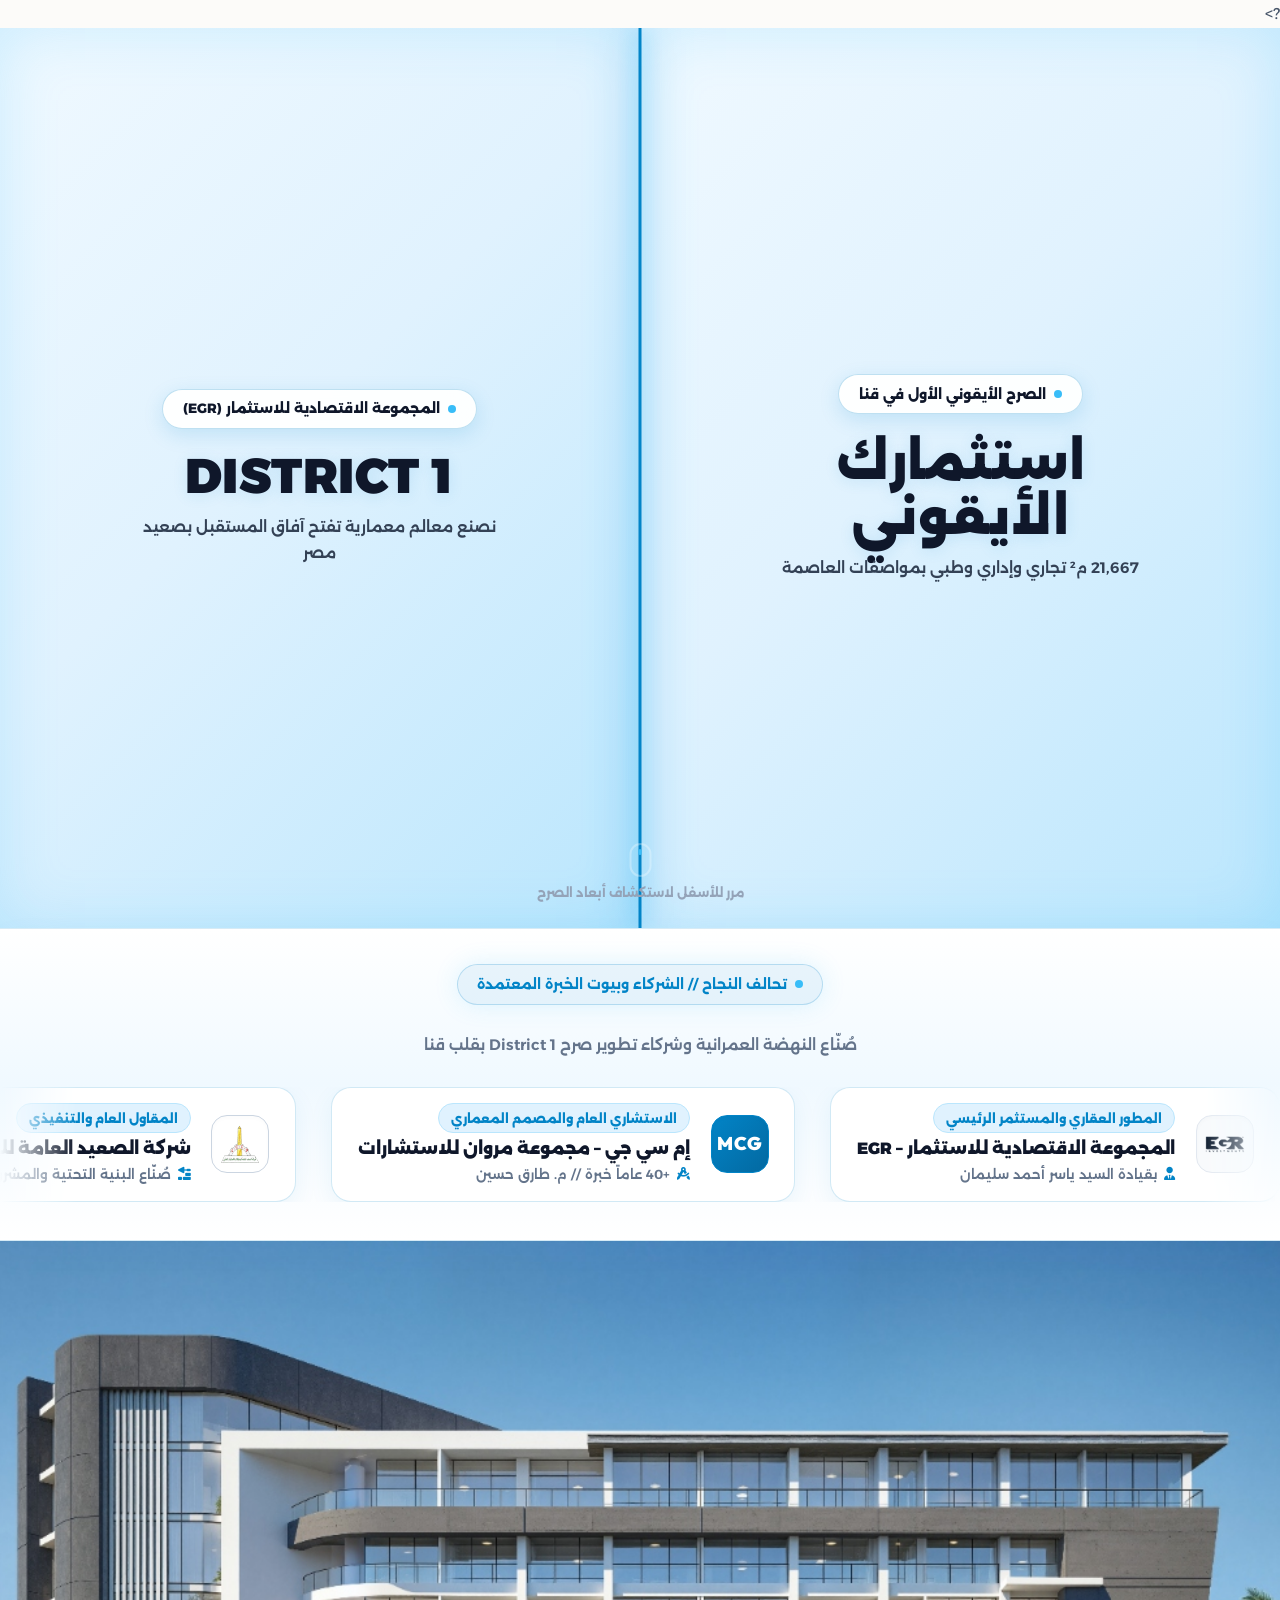
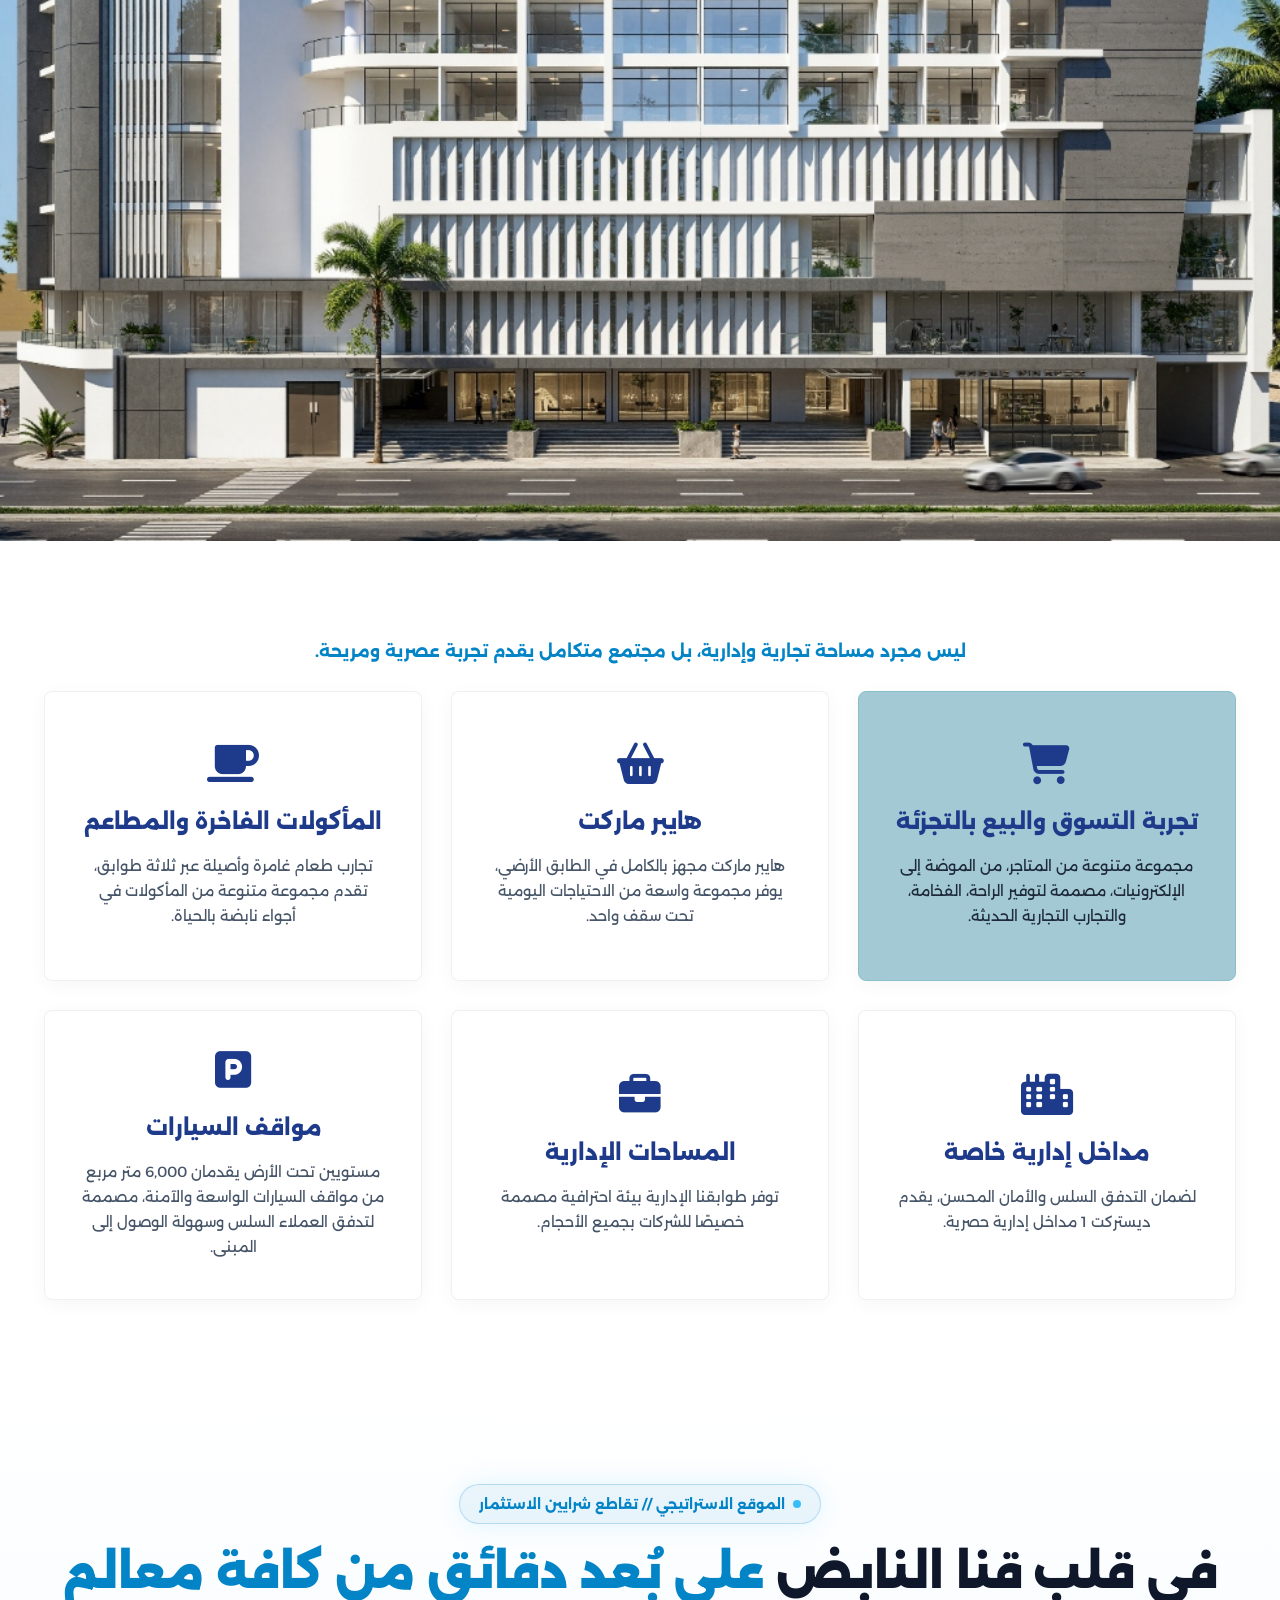
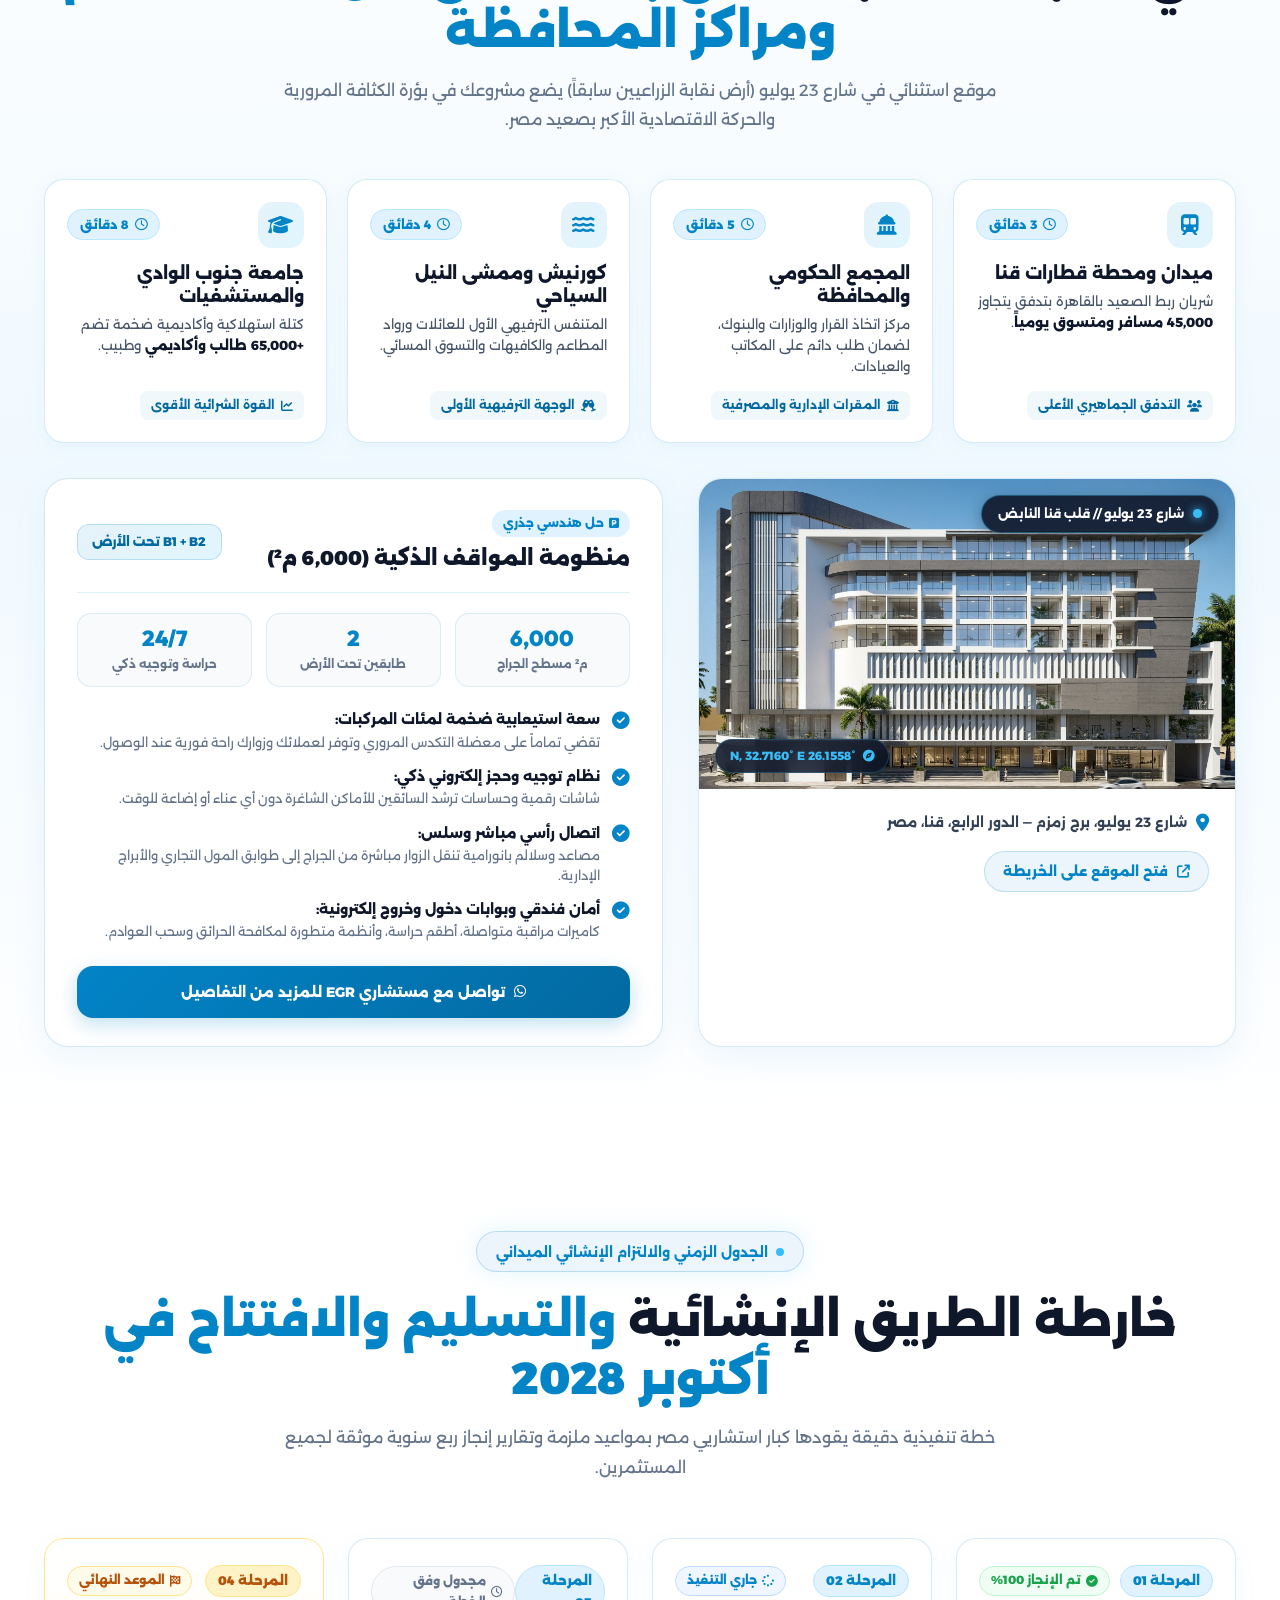
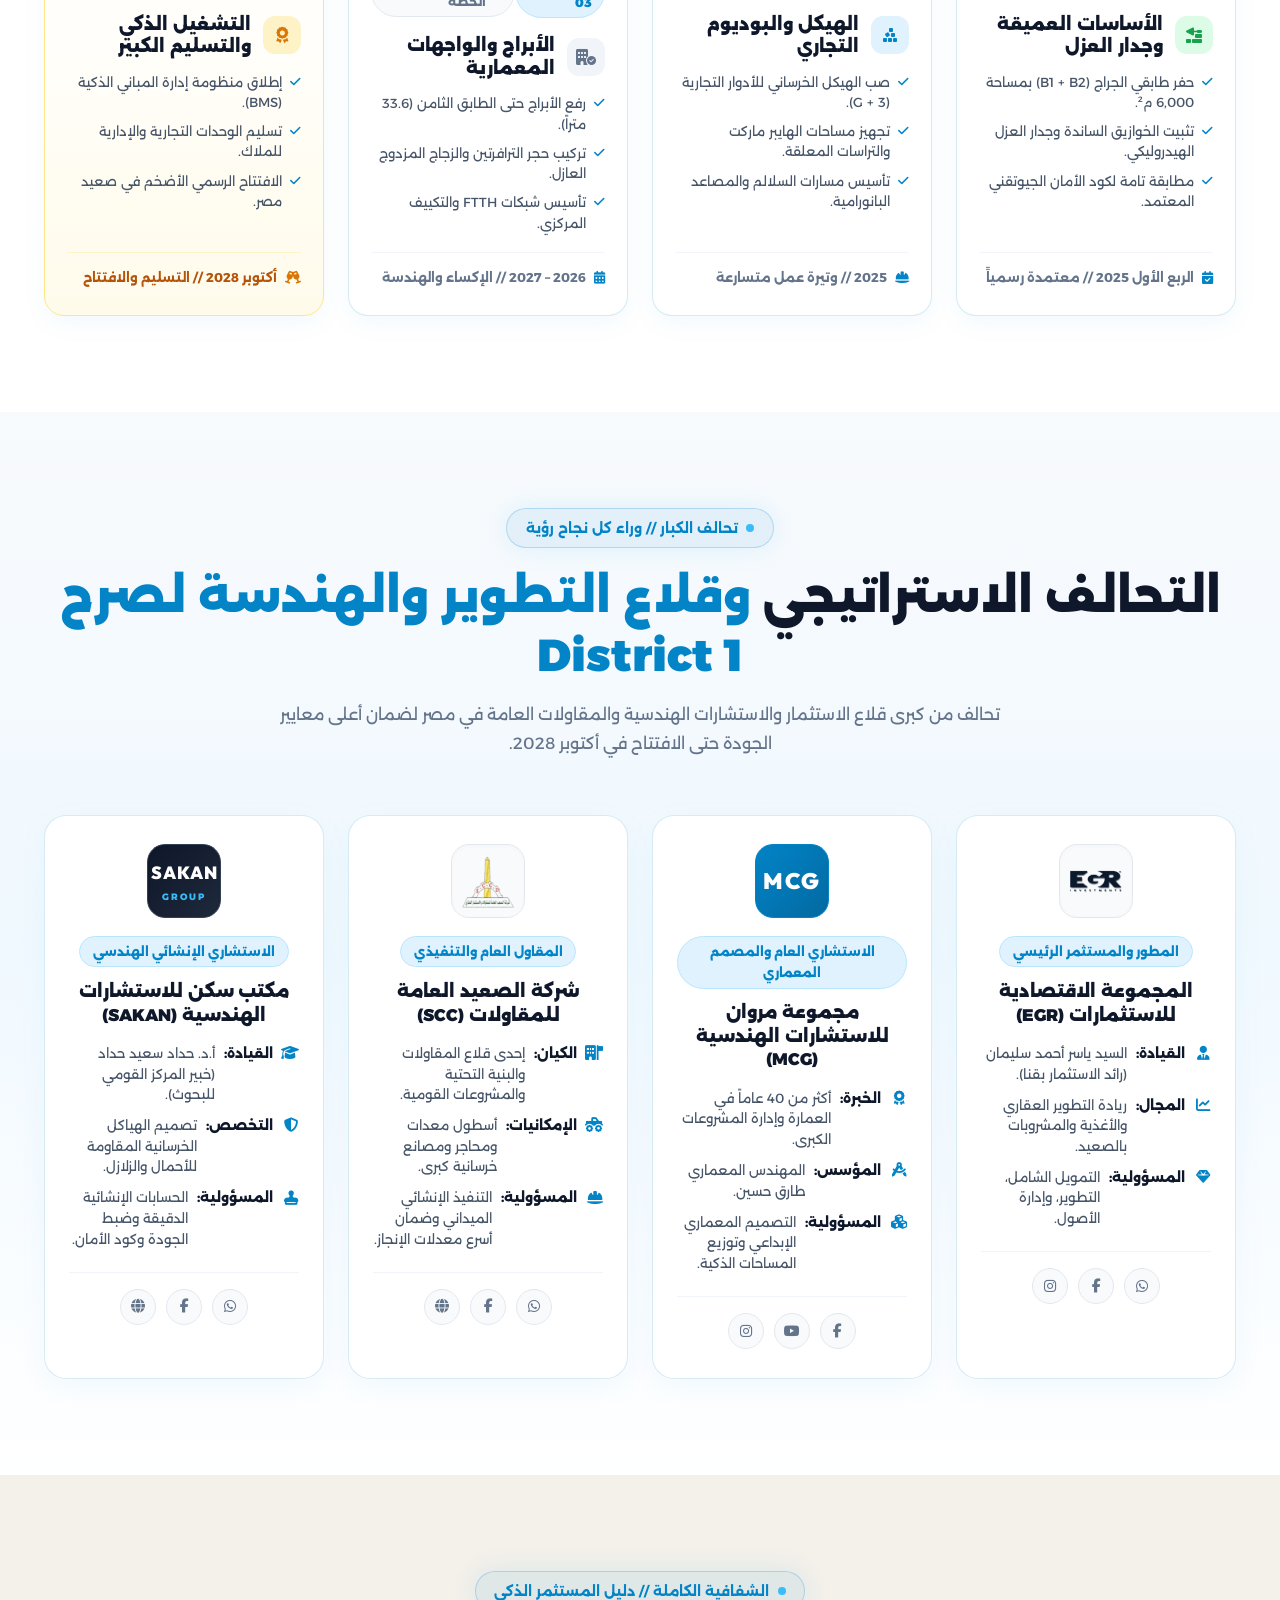
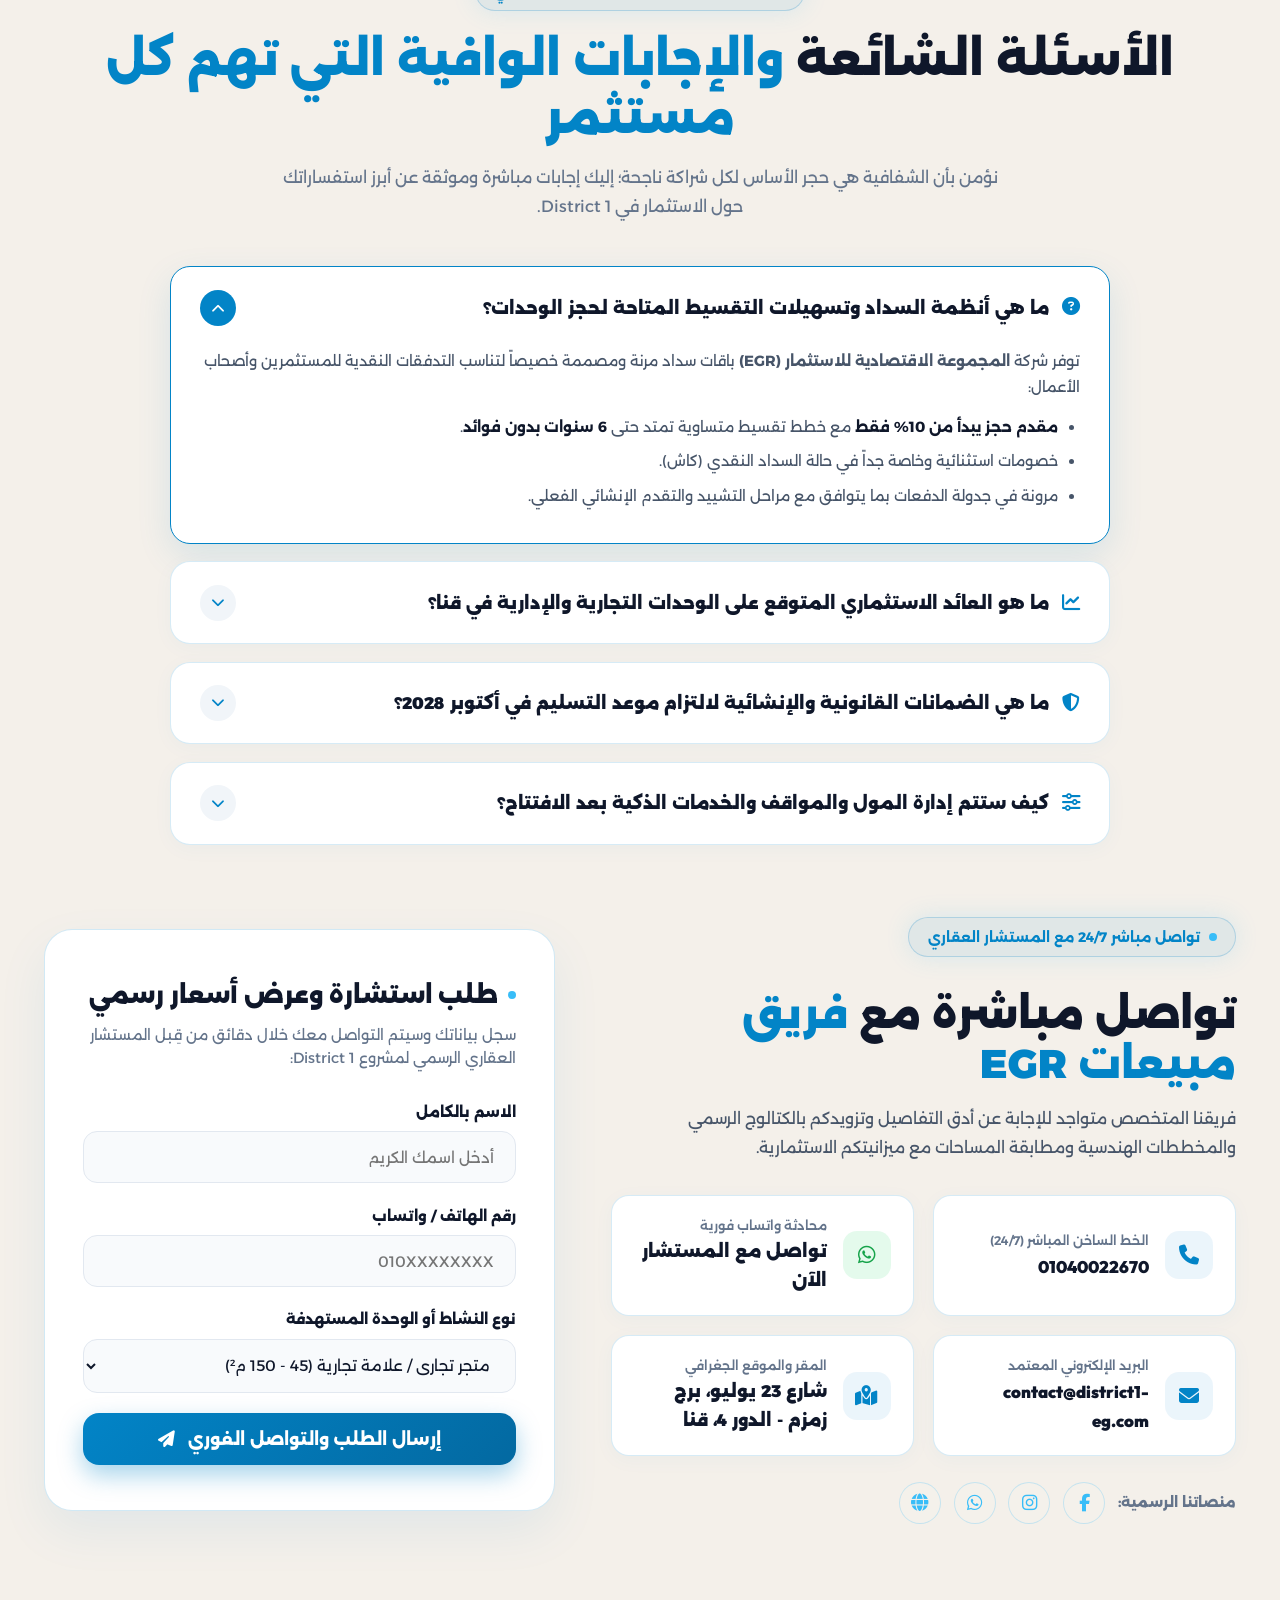
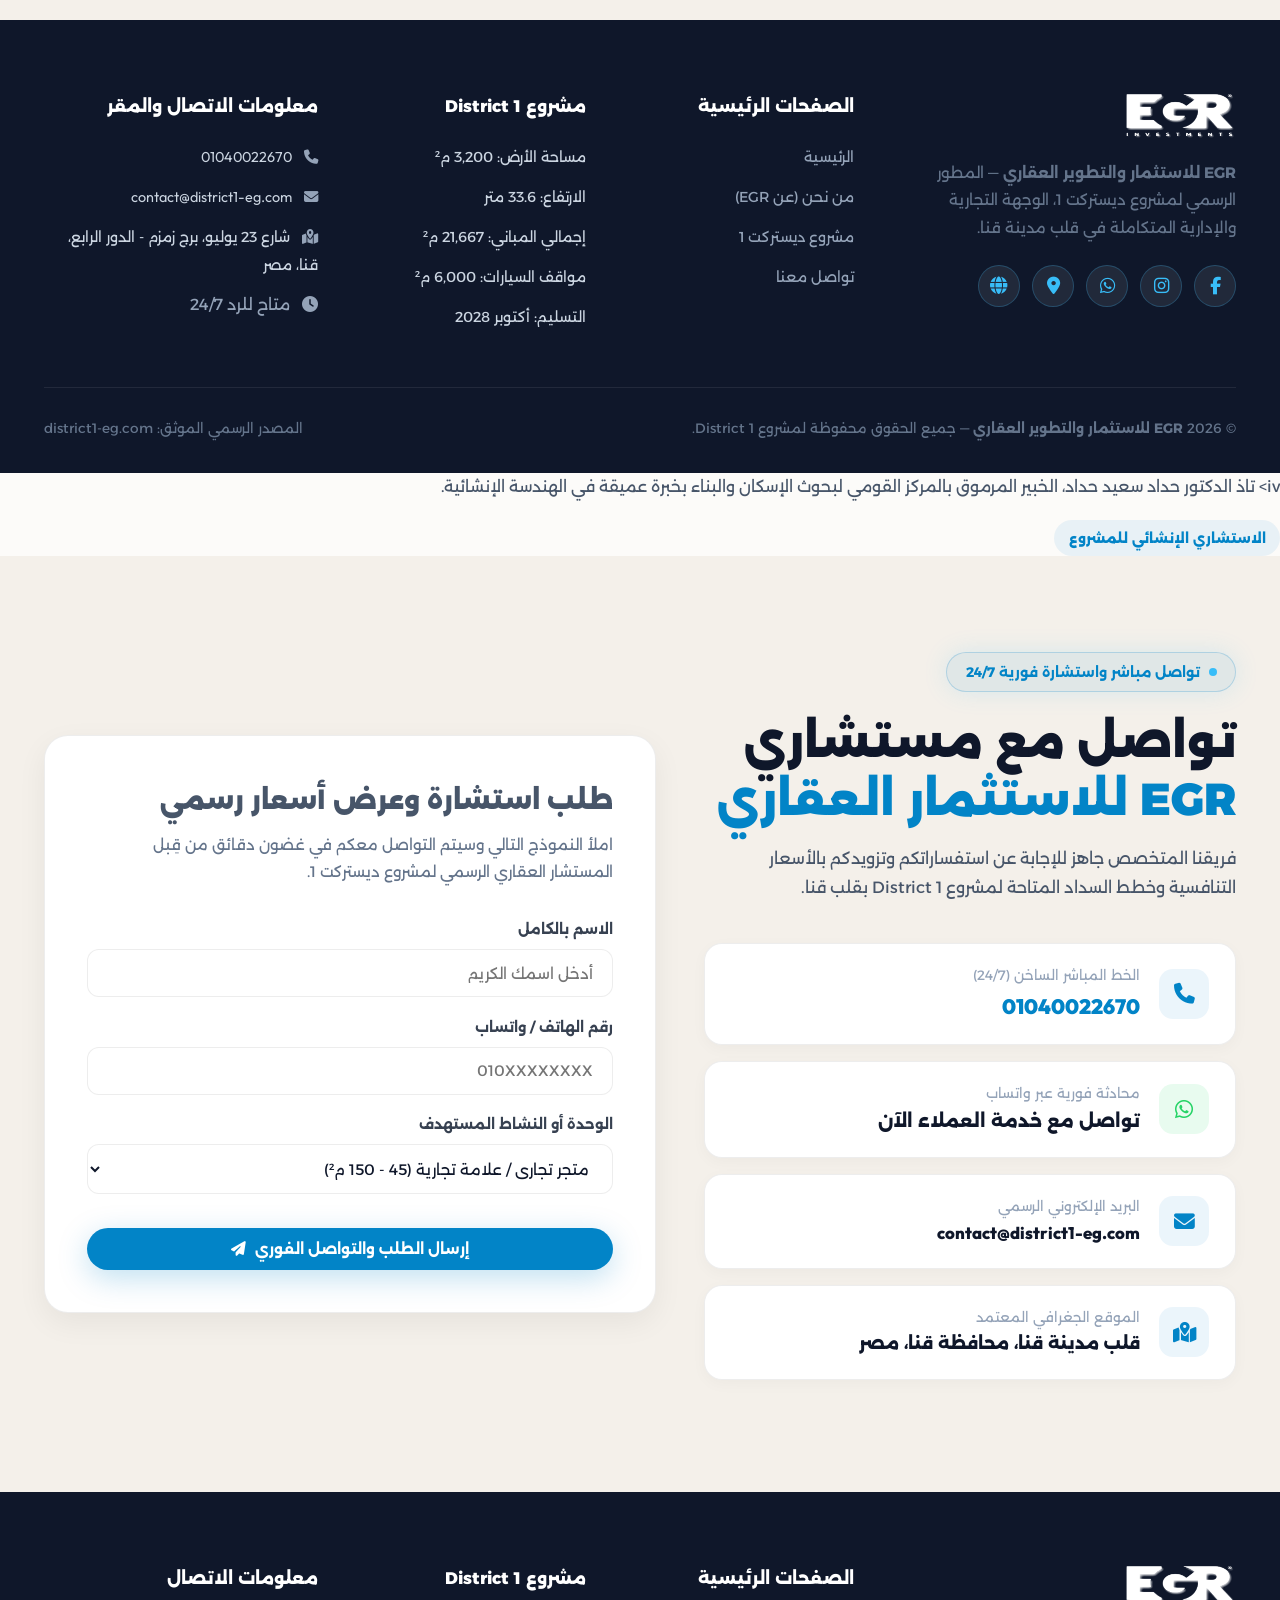
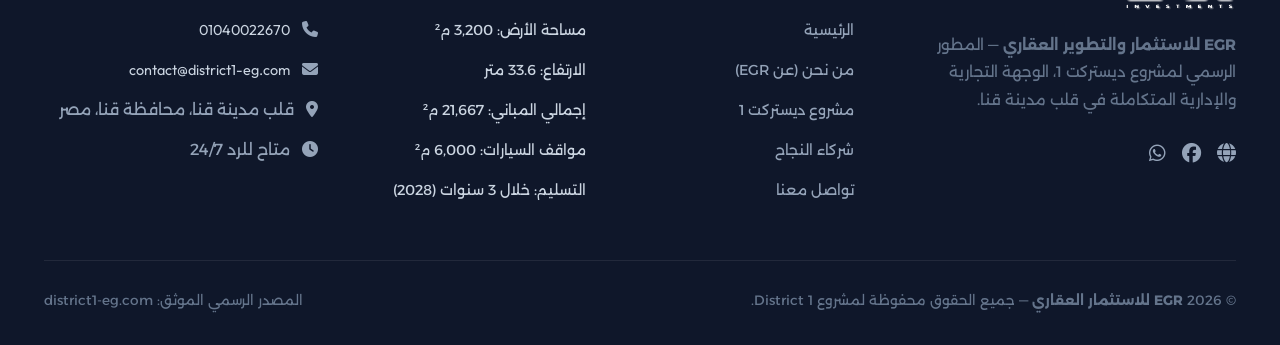
==== commit 8ab9d219: "1" ====
--- a/index.html
+++ b/index.html
@@ -9,8 +9,9 @@
     <link rel="preconnect" href="https://fonts.googleapis.com">
     <link rel="preconnect" href="https://fonts.gstatic.com" crossorigin>
     <link href="https://fonts.googleapis.com/css2?family=Alexandria:wght@300;400;600;700;800;900&family=Outfit:wght@300;400;600;700;800&family=Tajawal:wght@300;400;500;700;900&display=swap" rel="stylesheet">
-    <!-- FontAwesome 6 -->
-    <link rel="stylesheet" href="https://cdnjs.cloudflare.com/ajax/libs/font-awesome/6.5.1/css/all.min.css">
+    <!-- FontAwesome 6.6.0 -->
+    <link rel="preconnect" href="https://cdnjs.cloudflare.com" crossorigin>
+    <link rel="stylesheet" href="https://cdnjs.cloudflare.com/ajax/libs/font-awesome/6.6.0/css/all.min.css" integrity="sha512-Kc323vGBEqzTmouAECnVceyQqyqdsSiqLQISBL29aUW4U/M7pSPA/gEUZQqv1cwx4OnYxTxve5UMg5GT6L4JJg==" crossorigin="anonymous" referrerpolicy="no-referrer" />
     <!-- Theme Stylesheet -->
     <link rel="stylesheet" href="assets/css/theme-style.css">
 </head>
@@ -55,31 +56,47 @@
     </div>
 </div>
 
-<!-- Header -->
+<!-- Luxury Architectural Glassmorphic Navbar -->
 <header id="site-header" class="site-header">
-    <div class="site-container header-inner">
+    <div class="header-inner">
+        <!-- Brand Area -->
         <div class="header-brand">
-            <a href="index.html" class="brand-link">
+            <a href="index.html" class="brand-link" aria-label="الرئيسية EGR">
                 <img src="assets/images/egr-logo.png" alt="EGR Real Estate" class="brand-logo">
             </a>
             <div class="brand-divider"></div>
             <div class="brand-badge-wrap">
                 <span class="brand-tag">DISTRICT 1</span>
-                <span class="brand-subtag">قلب قنا</span>
-            </div>
-        </div>
-
+                <span class="brand-subtag"><span class="badge-dot-cyan-pulsing"></span> صرح قنا الأول</span>
+            </div>
+        </div>
+
+        <!-- Navigation Menu -->
         <nav class="header-nav">
             <ul id="nav-links" class="nav-links">
-                <li><a href="index.html" class="nav-link">الرئيسية</a></li>
-                <li><a href="about.html" class="nav-link">من نحن</a></li>
-                <li><a href="district1.html" class="nav-link">مشروع ديستركت 1</a></li>
-                                <li><a href="contact.html" class="nav-link">اتصل بنا</a></li>
+                <li><a href="index.html" class="nav-link active"><i class="fa-solid fa-house"></i> <span>الرئيسية</span></a></li>
+                <li><a href="about.html" class="nav-link"><i class="fa-solid fa-building-shield"></i> <span>من نحن</span></a></li>
+                <li><a href="district1.html" class="nav-link"><i class="fa-solid fa-gem"></i> <span>مشروع ديستركت 1</span></a></li>
+                <li><a href="contact.html" class="nav-link"><i class="fa-solid fa-envelope"></i> <span>اتصل بنا</span></a></li>
+                <li class="mobile-cta-item">
+                    <button class="btn-nav-vip open-vip-modal" style="width: 100%; justify-content: center; margin-top: 0.5rem;">
+                        <i class="fa-solid fa-gem"></i>
+                        <span>حجز استشارة VIP</span>
+                    </button>
+                    <a href="https://wa.me/201040022670" target="_blank" rel="noopener" class="mobile-nav-whatsapp-btn">
+                        <i class="fa-brands fa-whatsapp"></i>
+                        <span>محادثة واتساب مباشرة</span>
+                    </a>
+                </li>
             </ul>
         </nav>
 
+        <!-- Actions -->
         <div class="header-actions">
-            <button class="btn-cyan open-vip-modal">
+            <a href="https://wa.me/201040022670" target="_blank" rel="noopener" class="nav-quick-whatsapp desktop-cta" aria-label="تواصل عبر واتساب">
+                <i class="fa-brands fa-whatsapp"></i>
+            </a>
+            <button class="btn-nav-vip open-vip-modal desktop-cta">
                 <i class="fa-solid fa-gem"></i>
                 <span>حجز استشارة VIP</span>
             </button>
@@ -136,12 +153,6 @@
                     <p class="cinematic-desc">
                         تقود <strong style="color: #fff;">المجموعة الاقتصادية للاستثمار (EGR)</strong> نهضة الاستثمار والتطوير العقاري بإطلاق صرحها الأيقوني <strong class="sky-blue-text">District 1</strong> بقلب قنا بمساحة 21,667 م² بارتفاع 33.6 متراً وتصميم معماري عالمي.
                     </p>
-                    <div class="cinematic-action-wrap">
-                        <a href="#floors-section" class="btn-cinematic-pill">
-                            <span>استكشف المشروع</span>
-                            <i class="fa-solid fa-arrow-left"></i>
-                        </a>
-                    </div>
                 </div>
             </div>
         </div>
@@ -163,12 +174,6 @@
                     <p class="cinematic-desc">
                         3 مستويات تجارية متكاملة وهايبر ماركت رئيسي ومجمع مطاعم فاخرة بتدفق جماهيري حيوي ومباشر يضمن أعلى عائد استثماري بالصعيد.
                     </p>
-                    <div class="cinematic-action-wrap">
-                        <a href="#floors-section" class="btn-cinematic-pill">
-                            <span>الطوابق التجارية</span>
-                            <i class="fa-solid fa-arrow-left"></i>
-                        </a>
-                    </div>
                 </div>
             </div>
         </div>
@@ -190,12 +195,6 @@
                     <p class="cinematic-desc">
                         5 طوابق إدارية وطبية فاخرة بمداخل حصرية ومصاعد ذكية مستقلة تماماً عن حركة المول التجاري لرجال الأعمال والأطباء وكبرى الشركات.
                     </p>
-                    <div class="cinematic-action-wrap">
-                        <a href="#units-section" class="btn-cinematic-pill">
-                            <span>المكاتب المتاحة</span>
-                            <i class="fa-solid fa-arrow-left"></i>
-                        </a>
-                    </div>
                 </div>
             </div>
         </div>
@@ -217,12 +216,6 @@
                     <p class="cinematic-desc">
                         حل جذري للتكدس المروري بوسط قنا عبر جراجات ذكية على مستويين، مع التزام صارم من <strong style="color: #fff;">شركة EGR</strong> بالتسليم في أكتوبر 2028.
                     </p>
-                    <div class="cinematic-action-wrap">
-                        <button class="btn-cinematic-pill open-vip-modal">
-                            <span>حجز استشارة VIP</span>
-                            <i class="fa-solid fa-gem"></i>
-                        </button>
-                    </div>
                 </div>
             </div>
         </div>
@@ -718,105 +711,170 @@
 </section>
 
 
-<section id="location-section" class="theme-section location-section">
+<section id="location-section" class="theme-section location-section-v3">
     <div class="site-container">
         <!-- Section Header -->
-        <div class="section-title-wrap text-center-wrap">
+        <div class="section-title-wrap text-center-wrap" style="margin-bottom: 2.8rem;">
             <div class="section-badge luxury-badge-glow">
                 <span class="badge-dot-cyan-pulsing"></span>
-                <span>الموقع الاستراتيجي الأكثر تميزاً</span>
+                <span>الموقع الاستراتيجي // تقاطع شرايين الاستثمار</span>
             </div>
             <h2 class="section-title luxury-main-title">
-                في قلب قنا النابض <span class="cyan-text">حيث تلتقي شرايين الاستثمار والحياة</span>
+                في قلب قنا النابض <span class="cyan-text">على بُعد دقائق من كافة معالم ومراكز المحافظة</span>
             </h2>
             <p class="section-desc luxury-sub-desc">
-                اختيار موقع District 1 لم يكن صدفة؛ بل استند إلى دراسة تدفق مروري واقتصادي عميقة استهدفت النقطة الأعلى كثافة ورواجاً في صعيد مصر، مع حل جذري لمعضلة مواقف السيارات.
+                موقع استثنائي في شارع 23 يوليو (أرض نقابة الزراعيين سابقاً) يضع مشروعك في بؤرة الكثافة المرورية والحركة الاقتصادية الأكبر بصعيد مصر.
             </p>
         </div>
 
-        <div class="location-grid-v2">
-            <!-- 1. Right Column: Strategic Landmark Proximity Matrix -->
-            <div class="location-landmarks-v2">
-                <div class="landmark-card-v2">
-                    <div class="landmark-icon-wrap">
-                        <i class="fa-solid fa-train-subway"></i>
-                    </div>
-                    <div class="landmark-info">
-                        <div class="landmark-head-row">
-                            <h4 class="landmark-title">ميدان ومحطة قطارات قنا الرئيسية</h4>
-                            <span class="landmark-time-chip">3 دقائق فقط</span>
-                        </div>
-                        <p class="landmark-desc">
-                            شريان الربط مع كافة محافظات الصعيد والقاهرة، مع أعلى معدل تدفق يومي للركاب والمتسوقين يتجاوز 45,000 زائر يومياً.
-                        </p>
-                    </div>
-                </div>
-
-                <div class="landmark-card-v2">
-                    <div class="landmark-icon-wrap">
-                        <i class="fa-solid fa-landmark-dome"></i>
-                    </div>
-                    <div class="landmark-info">
-                        <div class="landmark-head-row">
-                            <h4 class="landmark-title">ديوان عام محافظة قنا والمجمع الحكومي</h4>
-                            <span class="landmark-time-chip">5 دقائق فقط</span>
-                        </div>
-                        <p class="landmark-desc">
-                            مركز اتخاذ القرار والمصالح الإدارية والوزارات والبنوك المركزية، مما يضمن تدفقاً مستمراً للمكاتب الإدارية والعيادات.
-                        </p>
-                    </div>
-                </div>
-
-                <div class="landmark-card-v2">
-                    <div class="landmark-icon-wrap">
-                        <i class="fa-solid fa-graduation-cap"></i>
-                    </div>
-                    <div class="landmark-info">
-                        <div class="landmark-head-row">
-                            <h4 class="landmark-title">جامعة جنوب الوادي والمستشفيات الجامعية</h4>
-                            <span class="landmark-time-chip">8 دقائق فقط</span>
-                        </div>
-                        <p class="landmark-desc">
-                            مجتمع أكاديمي وبحثي ضخم يضم أكثر من 65,000 طالب وأكاديمي وموظف، يشكلون القوة الشرائية الأقوى للعلامات التجارية والمطاعم.
-                        </p>
-                    </div>
-                </div>
-
-                <div class="landmark-card-v2">
-                    <div class="landmark-icon-wrap">
-                        <i class="fa-solid fa-water"></i>
-                    </div>
-                    <div class="landmark-info">
-                        <div class="landmark-head-row">
-                            <h4 class="landmark-title">كورنيش النيل والممشى السياحي الترفيهي</h4>
-                            <span class="landmark-time-chip">4 دقائق فقط</span>
-                        </div>
-                        <p class="landmark-desc">
-                            الوجهة الترفيهية الأولى للعائلات والنزهات المسائية، مما يجعل صرح District 1 المحطة الطبيعية للتسوق وتناول الطعام.
-                        </p>
-                    </div>
-                </div>
-            </div>
-
-            <!-- 2. Left Column: Interactive Visual Showcase & Parking Solution Highlight -->
-            <div class="location-visual-card-v2">
-                <div class="location-img-wrap">
-                    <img src="assets/images/district1-elevation-front-hd.jpg" alt="District 1 Architectural Location" class="location-facade-img-v2">
-                    <div class="location-live-radar-badge">
+        <!-- 1. Top 4 Proximity Radar Cards Matrix -->
+        <div class="location-top-matrix-grid">
+            <!-- Landmark 1 -->
+            <div class="location-matrix-card">
+                <div class="matrix-card-top">
+                    <div class="matrix-icon-box"><i class="fa-solid fa-train-subway"></i></div>
+                    <span class="matrix-time-badge"><i class="fa-regular fa-clock"></i> 3 دقائق</span>
+                </div>
+                <h4 class="matrix-card-title">ميدان ومحطة قطارات قنا</h4>
+                <p class="matrix-card-desc">شريان ربط الصعيد بالقاهرة بتدفق يتجاوز <strong>45,000 مسافر ومتسوق يومياً</strong>.</p>
+                <div class="matrix-metric-pill">
+                    <i class="fa-solid fa-users"></i>
+                    <span>التدفق الجماهيري الأعلى</span>
+                </div>
+            </div>
+
+            <!-- Landmark 2 -->
+            <div class="location-matrix-card">
+                <div class="matrix-card-top">
+                    <div class="matrix-icon-box"><i class="fa-solid fa-landmark-dome"></i></div>
+                    <span class="matrix-time-badge"><i class="fa-regular fa-clock"></i> 5 دقائق</span>
+                </div>
+                <h4 class="matrix-card-title">المجمع الحكومي والمحافظة</h4>
+                <p class="matrix-card-desc">مركز اتخاذ القرار والوزارات والبنوك، لضمان طلب دائم على المكاتب والعيادات.</p>
+                <div class="matrix-metric-pill">
+                    <i class="fa-solid fa-building-columns"></i>
+                    <span>المقرات الإدارية والمصرفية</span>
+                </div>
+            </div>
+
+            <!-- Landmark 3 -->
+            <div class="location-matrix-card">
+                <div class="matrix-card-top">
+                    <div class="matrix-icon-box"><i class="fa-solid fa-water"></i></div>
+                    <span class="matrix-time-badge"><i class="fa-regular fa-clock"></i> 4 دقائق</span>
+                </div>
+                <h4 class="matrix-card-title">كورنيش وممشى النيل السياحي</h4>
+                <p class="matrix-card-desc">المتنفس الترفيهي الأول للعائلات ورواد المطاعم والكافيهات والتسوق المسائي.</p>
+                <div class="matrix-metric-pill">
+                    <i class="fa-solid fa-champagne-glasses"></i>
+                    <span>الوجهة الترفيهية الأولى</span>
+                </div>
+            </div>
+
+            <!-- Landmark 4 -->
+            <div class="location-matrix-card">
+                <div class="matrix-card-top">
+                    <div class="matrix-icon-box"><i class="fa-solid fa-graduation-cap"></i></div>
+                    <span class="matrix-time-badge"><i class="fa-regular fa-clock"></i> 8 دقائق</span>
+                </div>
+                <h4 class="matrix-card-title">جامعة جنوب الوادي والمستشفيات</h4>
+                <p class="matrix-card-desc">كتلة استهلاكية وأكاديمية ضخمة تضم <strong>+65,000 طالب وأكاديمي</strong> وطبيب.</p>
+                <div class="matrix-metric-pill">
+                    <i class="fa-solid fa-chart-line"></i>
+                    <span>القوة الشرائية الأقوى</span>
+                </div>
+            </div>
+        </div>
+
+        <!-- 2. Interactive Panoramic Visual & Smart Parking Cockpit Grid -->
+        <div class="location-interactive-cockpit-grid">
+            <!-- Right Column: Visual Facade Display & Direct Map Navigation -->
+            <div class="location-panoramic-card">
+                <div class="panoramic-img-wrap">
+                    <img src="assets/images/district1-elevation-front-hd.jpg" alt="District 1 Panoramic Facade" class="panoramic-img">
+                    <div class="panoramic-radar-hud">
                         <span class="radar-pulsing-circle"></span>
-                        <span class="radar-title-text">الموقع المعتمد: تقاطع الشرايين الحيوية – قلب قنا</span>
-                    </div>
-                </div>
-
-                <div class="location-feature-bottom-card">
-                    <div class="feature-badge-row">
-                        <span class="feature-tag-cyan"><i class="fa-solid fa-square-parking"></i> حل أزمة المواقف</span>
-                        <span class="feature-tag-gold"><i class="fa-solid fa-shield-halved"></i> أمان وحراسة 24/7</span>
-                    </div>
-                    <h3 class="feature-box-title">6,000 م² مواقف سيارات تحت الأرض (B1 + B2)</h3>
-                    <p class="feature-box-desc">
-                        تغلبنا على العائق الأكبر في وسط المدينة بتوفير طابقين كاملين لمواقف السيارات الذكية تسع مئات المركبات مع نظام توجيه إلكتروني ذكي، ليتمتع زوارك وعملاؤك بتجربة وصول مريحة وممتعة دون أي عناء.
-                    </p>
+                        <span>شارع 23 يوليو // قلب قنا النابض</span>
+                    </div>
+                    <div class="panoramic-gps-badge">
+                        <i class="fa-solid fa-compass"></i>
+                        <span>26.1558° N, 32.7160° E</span>
+                    </div>
+                </div>
+
+                <div class="panoramic-action-footer">
+                    <div class="location-address-wrap">
+                        <i class="fa-solid fa-location-dot"></i>
+                        <span>شارع 23 يوليو، برج زمزم — الدور الرابع، قنا، مصر</span>
+                    </div>
+                    <a href="https://www.bing.com/maps/default.aspx?v=2&pc=FACEBK&mid=8100&where1=%D8%B4%D8%A7%D8%B1%D8%B9%2023%20%D9%8A%D9%88%D9%84%D9%8A%D9%88%D8%8C%20%D8%A8%D8%B1%D8%AC%20%D8%B2%D9%85%D8%B2%D9%85-%D8%A7%D9%84%D8%AF%D9%88%D8%B1%20%D8%A7%D9%84%D8%B1%D8%A7%D8%A8%D8%B9%2C%20Qena%2C%20Egypt" target="_blank" rel="noopener" class="btn-open-map-action">
+                        <i class="fa-solid fa-arrow-up-right-from-square"></i>
+                        <span>فتح الموقع على الخريطة</span>
+                    </a>
+                </div>
+            </div>
+
+            <!-- Left Column: 6,000 m² Smart Parking & Infrastructure Cockpit -->
+            <div class="parking-smart-cockpit-card">
+                <div class="parking-header-row">
+                    <div class="parking-title-group">
+                        <span class="parking-kicker-badge"><i class="fa-solid fa-square-parking"></i> حل هندسي جذري</span>
+                        <h3 class="parking-main-title">منظومة المواقف الذكية (6,000 م²)</h3>
+                    </div>
+                    <div class="parking-levels-chip">B1 + B2 تحت الأرض</div>
+                </div>
+
+                <div class="parking-kpi-row">
+                    <div class="parking-kpi-item">
+                        <span class="parking-kpi-num num-font">6,000</span>
+                        <span class="parking-kpi-unit">م² مسطح الجراج</span>
+                    </div>
+                    <div class="parking-kpi-item">
+                        <span class="parking-kpi-num num-font">2</span>
+                        <span class="parking-kpi-unit">طابقين تحت الأرض</span>
+                    </div>
+                    <div class="parking-kpi-item">
+                        <span class="parking-kpi-num num-font">24/7</span>
+                        <span class="parking-kpi-unit">حراسة وتوجيه ذكي</span>
+                    </div>
+                </div>
+
+                <ul class="parking-features-checklist">
+                    <li>
+                        <i class="fa-solid fa-circle-check"></i>
+                        <div>
+                            <strong>سعة استيعابية ضخمة لمئات المركبات:</strong>
+                            <p>تقضي تماماً على معضلة التكدس المروري وتوفر لعملائك وزوارك راحة فورية عند الوصول.</p>
+                        </div>
+                    </li>
+                    <li>
+                        <i class="fa-solid fa-circle-check"></i>
+                        <div>
+                            <strong>نظام توجيه وحجز إلكتروني ذكي:</strong>
+                            <p>شاشات رقمية وحساسات ترشد السائقين للأماكن الشاغرة دون أي عناء أو إضاعة للوقت.</p>
+                        </div>
+                    </li>
+                    <li>
+                        <i class="fa-solid fa-circle-check"></i>
+                        <div>
+                            <strong>اتصال رأسي مباشر وسلس:</strong>
+                            <p>مصاعد وسلالم بانورامية تنقل الزوار مباشرة من الجراج إلى طوابق المول التجاري والأبراج الإدارية.</p>
+                        </div>
+                    </li>
+                    <li>
+                        <i class="fa-solid fa-circle-check"></i>
+                        <div>
+                            <strong>أمان فندقي وبوابات دخول وخروج إلكترونية:</strong>
+                            <p>كاميرات مراقبة متواصلة، أطقم حراسة، وأنظمة متطورة لمكافحة الحرائق وسحب العوادم.</p>
+                        </div>
+                    </li>
+                </ul>
+
+                <div class="parking-action-row">
+                    <a href="https://wa.me/201040022670?text=%D9%85%D8%B1%D8%AD%D8%A8%D8%A7%D9%8B%20EGR%D8%8C%20%D8%A3%D9%88%D8%AF%20%D8%A7%D9%84%D8%A7%D8%B3%D8%AA%D9%81%D8%B3%D8%A7%D8%B1%20%D8%B9%D9%86%20%D8%AA%D9%81%D8%A7%D8%B5%D9%8A%D9%84%20%D9%85%D9%88%D9%82%D8%B9%20%D9%85%D8%B4%D8%B1%D9%88%D8%B9%20District%201%20%D9%88%D9%85%D9%88%D8%A7%D9%82%D9%81%20%D8%A7%D9%84%D8%B3%D9%8A%D8%A7%D8%B1%D8%A7%D8%AA." target="_blank" rel="noopener" class="btn-parking-inquire">
+                        <i class="fa-brands fa-whatsapp"></i>
+                        <span>تواصل مع مستشاري EGR للمزيد من التفاصيل</span>
+                    </a>
                 </div>
             </div>
         </div>
@@ -833,72 +891,96 @@
                 <span>الجدول الزمني والالتزام الإنشائي الميداني</span>
             </div>
             <h2 class="section-title luxury-main-title">
-                خارطة الطريق الإنشائية <span class="cyan-text">وصولاً للتشغيل والتسليم في أكتوبر 2028</span>
+                خارطة الطريق الإنشائية <span class="cyan-text">والتسليم والافتتاح في أكتوبر 2028</span>
             </h2>
             <p class="section-desc luxury-sub-desc">
-                التزامنا بمواعيد التسليم ليس مجرد وعد، بل خطة هندسية تنفيذية دقيقة يقودها كبار استشاريي مصر، مع تقارير إنجاز ربع سنوية موثقة لكافة المستثمرين ورواد الأعمال.
+                خطة تنفيذية دقيقة يقودها كبار استشاريي مصر بمواعيد ملزمة وتقارير إنجاز ربع سنوية موثقة لجميع المستثمرين.
             </p>
         </div>
 
         <!-- 4 Fast-Track Timeline Milestone Cards -->
         <div class="timeline-bespoke-track">
+            <!-- Milestone 01 -->
             <div class="timeline-step-card-v2 completed-step">
                 <div class="step-badge-row">
                     <span class="step-num-pill">المرحلة 01</span>
                     <span class="step-status-chip chip-done"><i class="fa-solid fa-circle-check"></i> تم الإنجاز 100%</span>
                 </div>
-                <h4 class="step-card-title">الأساسات العميقة وجدار العزل الهيدروليكي</h4>
-                <p class="step-card-desc">
-                    الانتهاء من أعمال الحفر العميق لطابقي الجراج (B1 + B2 بمساحة 6,000 م²)، وتثبيت الخوازيق الخرسانية الساندة وعزل الرطوبة والمياه الجوفية وفق أعلى مواصفات الأمان الجيوتقني.
-                </p>
+                <div class="step-head-wrap">
+                    <div class="step-icon-round done-icon"><i class="fa-solid fa-trowel-bricks"></i></div>
+                    <h4 class="step-card-title">الأساسات العميقة وجدار العزل</h4>
+                </div>
+                <ul class="step-points-list">
+                    <li><i class="fa-solid fa-check"></i> حفر طابقي الجراج (B1 + B2) بمساحة 6,000 م².</li>
+                    <li><i class="fa-solid fa-check"></i> تثبيت الخوازيق الساندة وجدار العزل الهيدروليكي.</li>
+                    <li><i class="fa-solid fa-check"></i> مطابقة تامة لكود الأمان الجيوتقني المعتمد.</li>
+                </ul>
                 <div class="step-date-footer">
                     <i class="fa-solid fa-calendar-check"></i>
                     <span>الربع الأول 2025 // معتمدة رسمياً</span>
                 </div>
             </div>
 
+            <!-- Milestone 02 -->
             <div class="timeline-step-card-v2 active-step">
                 <div class="step-badge-row">
                     <span class="step-num-pill">المرحلة 02</span>
-                    <span class="step-status-chip chip-active"><i class="fa-solid fa-spinner fa-spin"></i> جاري التنفيذ الميداني</span>
-                </div>
-                <h4 class="step-card-title">الهيكل الخرساني والبوديوم التجاري (G + 3)</h4>
-                <p class="step-card-desc">
-                    صب الأدوار الأرضية ومستويات المول التجاري الثلاثة والشرفات البانورامية المعلقة، وتجهيز مداخل الهايبر ماركت والمصاعد والسلالم الكهربائية ومسارات التوزيع الذكية.
-                </p>
+                    <span class="step-status-chip chip-active"><i class="fa-solid fa-spinner fa-spin"></i> جاري التنفيذ</span>
+                </div>
+                <div class="step-head-wrap">
+                    <div class="step-icon-round active-icon"><i class="fa-solid fa-cubes-stacked"></i></div>
+                    <h4 class="step-card-title">الهيكل والبوديوم التجاري</h4>
+                </div>
+                <ul class="step-points-list">
+                    <li><i class="fa-solid fa-check"></i> صب الهيكل الخرساني للأدوار التجارية (G + 3).</li>
+                    <li><i class="fa-solid fa-check"></i> تجهيز مساحات الهايبر ماركت والتراسات المعلقة.</li>
+                    <li><i class="fa-solid fa-check"></i> تأسيس مسارات السلالم والمصاعد البانورامية.</li>
+                </ul>
                 <div class="step-date-footer active-date">
                     <i class="fa-solid fa-helmet-safety"></i>
                     <span>2025 // وتيرة عمل متسارعة</span>
                 </div>
             </div>
 
+            <!-- Milestone 03 -->
             <div class="timeline-step-card-v2 planned-step">
                 <div class="step-badge-row">
                     <span class="step-num-pill">المرحلة 03</span>
-                    <span class="step-status-chip chip-planned"><i class="fa-solid fa-clock"></i> مجدول وفق الخطة</span>
-                </div>
-                <h4 class="step-card-title">الأبراج الإدارية وواجهات الترافرتين والزجاج</h4>
-                <p class="step-card-desc">
-                    رفع الأبراج الإدارية والطبية حتى الطابق الثامن (بارتفاع 33.6 متراً)، وتركيب واجهات الزجاج المزدوج العازل للصوت والحرارة وحجر الترافرتين الإيطالي ومصفوفة كواسر الشمس.
-                </p>
+                    <span class="step-status-chip chip-planned"><i class="fa-regular fa-clock"></i> مجدول وفق الخطة</span>
+                </div>
+                <div class="step-head-wrap">
+                    <div class="step-icon-round planned-icon"><i class="fa-solid fa-building-circle-check"></i></div>
+                    <h4 class="step-card-title">الأبراج والواجهات المعمارية</h4>
+                </div>
+                <ul class="step-points-list">
+                    <li><i class="fa-solid fa-check"></i> رفع الأبراج حتى الطابق الثامن (33.6 متراً).</li>
+                    <li><i class="fa-solid fa-check"></i> تركيب حجر الترافرتين والزجاج المزدوج العازل.</li>
+                    <li><i class="fa-solid fa-check"></i> تأسيس شبكات FTTH والتكييف المركزي.</li>
+                </ul>
                 <div class="step-date-footer">
                     <i class="fa-solid fa-calendar-days"></i>
-                    <span>2026 – 2027 // الإكساء والهندسة المعمارية</span>
-                </div>
-            </div>
-
+                    <span>2026 – 2027 // الإكساء والهندسة</span>
+                </div>
+            </div>
+
+            <!-- Milestone 04 -->
             <div class="timeline-step-card-v2 grand-target-step">
                 <div class="step-badge-row">
                     <span class="step-num-pill gold-num">المرحلة 04</span>
-                    <span class="step-status-chip chip-gold"><i class="fa-solid fa-flag-checkered"></i> الموعد النهائي للتشغيل</span>
-                </div>
-                <h4 class="step-card-title">التشغيل الذكي والافتتاح والتسليم الكبير</h4>
-                <p class="step-card-desc">
-                    إطلاق منظومة إدارة المباني الذكية (BMS) واختبارات السلامة ومكافحة الحريق، وتسليم الوحدات التجارية والإدارية للملاك والبراندات، والافتتاح الرسمي للصرح أمام جمهور الصعيد.
-                </p>
+                    <span class="step-status-chip chip-gold"><i class="fa-solid fa-flag-checkered"></i> الموعد النهائي</span>
+                </div>
+                <div class="step-head-wrap">
+                    <div class="step-icon-round gold-icon"><i class="fa-solid fa-award"></i></div>
+                    <h4 class="step-card-title">التشغيل الذكي والتسليم الكبير</h4>
+                </div>
+                <ul class="step-points-list">
+                    <li><i class="fa-solid fa-check"></i> إطلاق منظومة إدارة المباني الذكية (BMS).</li>
+                    <li><i class="fa-solid fa-check"></i> تسليم الوحدات التجارية والإدارية للملاك.</li>
+                    <li><i class="fa-solid fa-check"></i> الافتتاح الرسمي الأضخم في صعيد مصر.</li>
+                </ul>
                 <div class="step-date-footer gold-date">
                     <i class="fa-solid fa-champagne-glasses"></i>
-                    <span>أكتوبر 2028 // موعد التسليم والافتتاح الرسمي</span>
+                    <span>أكتوبر 2028 // التسليم والافتتاح</span>
                 </div>
             </div>
         </div>
@@ -912,17 +994,17 @@
         <div class="section-title-wrap text-center-wrap">
             <div class="section-badge luxury-badge-glow">
                 <span class="badge-dot-cyan-pulsing"></span>
-                <span>فريق قوي .. وراء كل نجاح رؤية</span>
+                <span>تحالف الكبار // وراء كل نجاح رؤية</span>
             </div>
             <h2 class="section-title luxury-main-title">
-                شركاء النجاح <span class="cyan-text">والتحالف الاستراتيجي وراء District 1</span>
+                التحالف الاستراتيجي <span class="cyan-text">وقلاع التطوير والهندسة لصرح District 1</span>
             </h2>
             <p class="section-desc luxury-sub-desc">
-                تحالف من كبرى قلاع التطوير العقاري والهندسة المعمارية والإنشائية والمقاولات العامة في مصر، لضمان أعلى معايير الجودة والالتزام الهندسي حتى التسليم في أكتوبر 2028.
+                تحالف من كبرى قلاع الاستثمار والاستشارات الهندسية والمقاولات العامة في مصر لضمان أعلى معايير الجودة حتى الافتتاح في أكتوبر 2028.
             </p>
         </div>
 
-        <!-- 4 Titans Exact Grid Matching Reference -->
+        <!-- 4 Titans Structured Showcase Grid -->
         <div class="partners-exact-showcase-grid">
             <!-- 1. EGR Real Estate (المطور العقاري) -->
             <div class="partner-bespoke-card">
@@ -934,12 +1016,14 @@
                     </div>
 
                     <div class="partner-body-content">
-                        <span class="partner-role-badge">المطور العقاري والمستثمر الرئيسي</span>
-                        <h3 class="partner-main-heading">شركة المجموعة الاقتصادية للاستثمارات العقارية – EGR</h3>
+                        <span class="partner-role-badge">المطور والمستثمر الرئيسي</span>
+                        <h3 class="partner-main-heading">المجموعة الاقتصادية للاستثمارات (EGR)</h3>
                         
-                        <p class="partner-bio-paragraph">
-                            تعد من الأسماء الموثوقة في مجال التطوير العقاري بصعيد مصر. تأسست على يد <strong>السيد ياسر أحمد سليمـان</strong>، أحد أبرز المستثمرين في <strong>محافظة قنا</strong>، وقد بنت الشركة محفظة متنوعة تشمل قطاعات <strong>العقارات</strong> و<strong>الأغذية والمشروبات</strong>.
-                        </p>
+                        <ul class="partner-key-bullets">
+                            <li><i class="fa-solid fa-user-tie"></i> <strong>القيادة:</strong> السيد ياسر أحمد سليمان (رائد الاستثمار بقنا).</li>
+                            <li><i class="fa-solid fa-chart-line"></i> <strong>المجال:</strong> ريادة التطوير العقاري والأغذية والمشروبات بالصعيد.</li>
+                            <li><i class="fa-solid fa-gem"></i> <strong>المسؤولية:</strong> التمويل الشامل، التطوير، وإدارة الأصول.</li>
+                        </ul>
                     </div>
 
                     <div class="partner-footer-social">
@@ -947,13 +1031,10 @@
                             <a href="https://wa.me/201040022670" target="_blank" rel="noopener" class="social-circle-btn" aria-label="WhatsApp">
                                 <i class="fa-brands fa-whatsapp"></i>
                             </a>
-                            <a href="#" target="_blank" rel="noopener" class="social-circle-btn" aria-label="Facebook">
+                            <a href="https://www.facebook.com/egr.invesments" target="_blank" rel="noopener" class="social-circle-btn" aria-label="Facebook">
                                 <i class="fa-brands fa-facebook-f"></i>
                             </a>
-                            <a href="#" target="_blank" rel="noopener" class="social-circle-btn" aria-label="LinkedIn">
-                                <i class="fa-brands fa-linkedin-in"></i>
-                            </a>
-                            <a href="#" target="_blank" rel="noopener" class="social-circle-btn" aria-label="Instagram">
+                            <a href="https://www.instagram.com/egr.invesments" target="_blank" rel="noopener" class="social-circle-btn" aria-label="Instagram">
                                 <i class="fa-brands fa-instagram"></i>
                             </a>
                         </div>
@@ -972,11 +1053,13 @@
 
                     <div class="partner-body-content">
                         <span class="partner-role-badge">الاستشاري العام والمصمم المعماري</span>
-                        <h3 class="partner-main-heading">شركة إم سي جي – مجموعة مروان للاستشارات</h3>
+                        <h3 class="partner-main-heading">مجموعة مروان للاستشارات الهندسية (MCG)</h3>
                         
-                        <p class="partner-bio-paragraph">
-                            هي <strong>الاستشاري العام والمصمم المعماري</strong> للمشروع. تمتلك الشركة أكثر من <strong>أربعة عقود من الخبرة</strong> في مجالات <strong>العمارة، التصميم الداخلي، وإدارة المشروعات</strong>، مما جعلها اسماً موثوقاً في قطاع التصميم والتطوير العقاري في مصر. تأسست الشركة على يد <strong>المهندس المعماري طارق حسين</strong>.
-                        </p>
+                        <ul class="partner-key-bullets">
+                            <li><i class="fa-solid fa-award"></i> <strong>الخبرة:</strong> أكثر من 40 عاماً في العمارة وإدارة المشروعات الكبرى.</li>
+                            <li><i class="fa-solid fa-compass-drafting"></i> <strong>المؤسس:</strong> المهندس المعماري طارق حسين.</li>
+                            <li><i class="fa-solid fa-cubes"></i> <strong>المسؤولية:</strong> التصميم المعماري الإبداعي وتوزيع المساحات الذكية.</li>
+                        </ul>
                     </div>
 
                     <div class="partner-footer-social">
@@ -987,9 +1070,6 @@
                             <a href="https://www.youtube.com/@mcgconsultants1" target="_blank" rel="noopener" class="social-circle-btn" aria-label="YouTube">
                                 <i class="fa-brands fa-youtube"></i>
                             </a>
-                            <a href="https://www.linkedin.com/company/mcg-consultant/" target="_blank" rel="noopener" class="social-circle-btn" aria-label="LinkedIn">
-                                <i class="fa-brands fa-linkedin-in"></i>
-                            </a>
                             <a href="https://www.instagram.com/mcg_consultant/?hl=en" target="_blank" rel="noopener" class="social-circle-btn" aria-label="Instagram">
                                 <i class="fa-brands fa-instagram"></i>
                             </a>
@@ -1009,26 +1089,25 @@
 
                     <div class="partner-body-content">
                         <span class="partner-role-badge">المقاول العام والتنفيذي</span>
-                        <h3 class="partner-main-heading">شركة الصعيد العامة للمقاولات والاستثمار العقاري – SCC</h3>
+                        <h3 class="partner-main-heading">شركة الصعيد العامة للمقاولات (SCC)</h3>
                         
-                        <p class="partner-bio-paragraph">
-                            هي <strong>المقاول العام</strong> للمشروع. تأسست الشركة لتعمل في نطاق واسع يشمل <strong>أعمال المقاولات العامة والخاصة</strong>، بما في ذلك <strong>البنية التحتية والمرافق العامة والمصارف المغطاة</strong>. ويمتد نطاق خبرتها ليشمل <strong>إدارة واستخراج مواد البناء</strong>، وتشغيل <strong>المحاجر</strong>، وإنشاء <strong>المصانع والورش</strong> التي تدعم مشروعاتها أو تخدم أطرافاً أخرى.
-                        </p>
+                        <ul class="partner-key-bullets">
+                            <li><i class="fa-solid fa-building-flag"></i> <strong>الكيان:</strong> إحدى قلاع المقاولات والبنية التحتية والمشروعات القومية.</li>
+                            <li><i class="fa-solid fa-truck-monster"></i> <strong>الإمكانيات:</strong> أسطول معدات ومحاجر ومصانع خرسانية كبرى.</li>
+                            <li><i class="fa-solid fa-helmet-safety"></i> <strong>المسؤولية:</strong> التنفيذ الإنشائي الميداني وضمان أسرع معدلات الإنجاز.</li>
+                        </ul>
                     </div>
 
                     <div class="partner-footer-social">
                         <div class="partner-social-row">
-                            <a href="#" target="_blank" rel="noopener" class="social-circle-btn" aria-label="Facebook">
+                            <a href="https://wa.me/201040022670" target="_blank" rel="noopener" class="social-circle-btn" aria-label="WhatsApp">
+                                <i class="fa-brands fa-whatsapp"></i>
+                            </a>
+                            <a href="https://www.facebook.com/egr.invesments" target="_blank" rel="noopener" class="social-circle-btn" aria-label="Facebook">
                                 <i class="fa-brands fa-facebook-f"></i>
                             </a>
-                            <a href="#" target="_blank" rel="noopener" class="social-circle-btn" aria-label="X / Twitter">
-                                <i class="fa-brands fa-x-twitter"></i>
-                            </a>
-                            <a href="#" target="_blank" rel="noopener" class="social-circle-btn" aria-label="LinkedIn">
-                                <i class="fa-brands fa-linkedin-in"></i>
-                            </a>
-                            <a href="#" target="_blank" rel="noopener" class="social-circle-btn" aria-label="Instagram">
-                                <i class="fa-brands fa-instagram"></i>
+                            <a href="https://district1-eg.com/" target="_blank" rel="noopener" class="social-circle-btn" aria-label="Website">
+                                <i class="fa-solid fa-globe"></i>
                             </a>
                         </div>
                     </div>
@@ -1047,27 +1126,26 @@
 
                     <div class="partner-body-content">
                         <span class="partner-role-badge">الاستشاري الإنشائي الهندسي</span>
-                        <h3 class="partner-main-heading">مكتب سكن للاستشارات الهندسية</h3>
+                        <h3 class="partner-main-heading">مكتب سكن للاستشارات الهندسية (SAKAN)</h3>
                         
-                        <p class="partner-bio-paragraph">
-                            هو <strong>الاستشاري الإنشائي</strong> للمشروع. تأسس على يد <strong>الأستاذ الدكتور حداد سعيد حداد</strong>، أحد الخبراء المرموقين في <strong>المركز القومي لبحوث الإسكان والبناء</strong>، ويتميز المكتب بخبرة علمية وفنية عميقة في مجال الهندسة الإنشائية وتصميم الهياكل الخرسانية المقاومة للأحمال والزلازل.
-                        </p>
+                        <ul class="partner-key-bullets">
+                            <li><i class="fa-solid fa-graduation-cap"></i> <strong>القيادة:</strong> أ.د. حداد سعيد حداد (خبير المركز القومي للبحوث).</li>
+                            <li><i class="fa-solid fa-shield-halved"></i> <strong>التخصص:</strong> تصميم الهياكل الخرسانية المقاومة للأحمال والزلازل.</li>
+                            <li><i class="fa-solid fa-stamp"></i> <strong>المسؤولية:</strong> الحسابات الإنشائية الدقيقة وضبط الجودة وكود الأمان.</li>
+                        </ul>
                     </div>
 
                     <div class="partner-footer-social">
                         <div class="partner-social-row">
-                            <a href="#" target="_blank" rel="noopener" class="social-circle-btn" aria-label="Facebook">
+                            <a href="https://wa.me/201040022670" target="_blank" rel="noopener" class="social-circle-btn" aria-label="WhatsApp">
+                                <i class="fa-brands fa-whatsapp"></i>
+                            </a>
+                            <a href="https://www.facebook.com/egr.invesments" target="_blank" rel="noopener" class="social-circle-btn" aria-label="Facebook">
                                 <i class="fa-brands fa-facebook-f"></i>
                             </a>
-                            <a href="#" target="_blank" rel="noopener" class="social-circle-btn" aria-label="X / Twitter">
-                                <i class="fa-brands fa-x-twitter"></i>
+                            <a href="https://district1-eg.com/" target="_blank" rel="noopener" class="social-circle-btn" aria-label="Website">
+                                <i class="fa-solid fa-globe"></i>
                             </a>
-                            <a href="#" target="_blank" rel="noopener" class="social-circle-btn" aria-label="LinkedIn">
-                                <i class="fa-brands fa-linkedin-in"></i>
-                            </a>
-                            <a href="#" target="_blank" rel="noopener" class="social-circle-btn" aria-label="Instagram">
-                                <i class="fa-brands fa-instagram"></i>
-                            </a>
                         </div>
                     </div>
                 </div>
@@ -1076,10 +1154,10 @@
     </div>
 </section>
 
-
+<!-- Contact & Investor FAQ Section -->
 <section id="contact-section" class="theme-section contact-section-v2" style="background-color: var(--bg-secondary);">
     <div class="site-container">
-        <!-- 1. Top Section: Investor FAQ (المنطق البشري للرد على أسئلة واعتراضات المستثمرين) -->
+        <!-- 1. Top Section: Investor FAQ -->
         <div class="faq-section-wrapper">
             <div class="section-title-wrap text-center-wrap" style="margin-bottom: 2.8rem;">
                 <div class="section-badge luxury-badge-glow">
@@ -1141,7 +1219,7 @@
                 <div class="faq-item-card">
                     <button class="faq-question-btn" aria-expanded="false">
                         <span class="faq-question-text">
-                            <i class="fa-solid fa-shield-check"></i>
+                            <i class="fa-solid fa-shield-halved"></i>
                             ما هي الضمانات القانونية والإنشائية لالتزام موعد التسليم في أكتوبر 2028؟
                         </span>
                         <span class="faq-toggle-icon"><i class="fa-solid fa-chevron-down"></i></span>
@@ -1212,21 +1290,30 @@
                         </div>
                     </a>
 
-                    <div class="contact-quick-card">
+                    <a href="mailto:contact@district1-eg.com" class="contact-quick-card">
                         <div class="quick-icon-circle"><i class="fa-solid fa-envelope"></i></div>
                         <div class="quick-card-meta">
                             <span class="quick-label">البريد الإلكتروني المعتمد</span>
                             <span class="quick-value num-font">contact@district1-eg.com</span>
                         </div>
-                    </div>
-
-                    <div class="contact-quick-card">
+                    </a>
+
+                    <a href="https://www.bing.com/maps/default.aspx?v=2&pc=FACEBK&mid=8100&where1=%D8%B4%D8%A7%D8%B1%D8%B9%2023%20%D9%8A%D9%88%D9%84%D9%8A%D9%88%D8%8C%20%D8%A8%D8%B1%D8%AC%20%D8%B2%D9%85%D8%B2%D9%85-%D8%A7%D9%84%D8%AF%D9%88%D8%B1%20%D8%A7%D9%84%D8%B1%D8%A7%D8%A8%D8%B9%2C%20Qena%2C%20Egypt" target="_blank" rel="noopener" class="contact-quick-card">
                         <div class="quick-icon-circle"><i class="fa-solid fa-map-location-dot"></i></div>
                         <div class="quick-card-meta">
-                            <span class="quick-label">الموقع الجغرافي</span>
-                            <span class="quick-value">قلب مدينة قنا، محافظة قنا، مصر</span>
-                        </div>
-                    </div>
+                            <span class="quick-label">المقر والموقع الجغرافي</span>
+                            <span class="quick-value">شارع 23 يوليو، برج زمزم - الدور 4، قنا</span>
+                        </div>
+                    </a>
+                </div>
+
+                <!-- Official Social Media Channels -->
+                <div style="margin-top: 1.6rem; display: flex; align-items: center; gap: 0.8rem; flex-wrap: wrap;">
+                    <span style="font-size: 0.85rem; font-weight: 800; color: #64748b;">منصاتنا الرسمية:</span>
+                    <a href="https://www.facebook.com/egr.invesments" target="_blank" rel="noopener" class="footer-social-btn facebook-btn" title="Facebook"><i class="fa-brands fa-facebook-f"></i></a>
+                    <a href="https://www.instagram.com/egr.invesments" target="_blank" rel="noopener" class="footer-social-btn instagram-btn" title="Instagram"><i class="fa-brands fa-instagram"></i></a>
+                    <a href="https://wa.me/201040022670" target="_blank" rel="noopener" class="footer-social-btn whatsapp-btn" title="WhatsApp"><i class="fa-brands fa-whatsapp"></i></a>
+                    <a href="https://district1-eg.com/" target="_blank" rel="noopener" class="footer-social-btn" title="الموقع الرسمي"><i class="fa-solid fa-globe"></i></a>
                 </div>
             </div>
 
@@ -1269,6 +1356,76 @@
                 </form>
             </div>
         </div>
+    </div>
+</section>
+
+</main>
+
+<!-- Site Footer -->
+<footer class="site-footer">
+    <div class="site-container">
+        <div class="footer-top-grid">
+            <div class="footer-col">
+                <img src="assets/images/egr-logo-white.png" alt="EGR Real Estate" class="footer-logo">
+                <p style="font-size: 0.95rem; line-height: 1.8; color: var(--text-secondary); margin-bottom: 1.5rem;">
+                    <strong>EGR للاستثمار والتطوير العقاري</strong> — المطور الرسمي لمشروع ديستركت 1، الوجهة التجارية والإدارية المتكاملة في قلب مدينة قنا.
+                </p>
+                <div class="footer-social-strip">
+                    <a href="https://www.facebook.com/egr.invesments" target="_blank" rel="noopener" class="footer-social-btn facebook-btn" title="Facebook"><i class="fa-brands fa-facebook-f"></i></a>
+                    <a href="https://www.instagram.com/egr.invesments" target="_blank" rel="noopener" class="footer-social-btn instagram-btn" title="Instagram"><i class="fa-brands fa-instagram"></i></a>
+                    <a href="https://wa.me/201040022670" target="_blank" rel="noopener" class="footer-social-btn whatsapp-btn" title="WhatsApp"><i class="fa-brands fa-whatsapp"></i></a>
+                    <a href="https://www.bing.com/maps/default.aspx?v=2&pc=FACEBK&mid=8100&where1=%D8%B4%D8%A7%D8%B1%D8%B9%2023%20%D9%8A%D9%88%D9%84%D9%8A%D9%88%D8%8C%20%D8%A8%D8%B1%D8%AC%20%D8%B2%D9%85%D8%B2%D9%85-%D8%A7%D9%84%D8%AF%D9%88%D8%B1%20%D8%A7%D9%84%D8%B1%D8%A7%D8%A8%D8%B9%2C%20Qena%2C%20Egypt" target="_blank" rel="noopener" class="footer-social-btn map-btn" title="موقعنا على الخريطة"><i class="fa-solid fa-location-dot"></i></a>
+                    <a href="https://district1-eg.com/" target="_blank" rel="noopener" class="footer-social-btn" title="الموقع الرسمي"><i class="fa-solid fa-globe"></i></a>
+                </div>
+            </div>
+
+            <div class="footer-col">
+                <h4 class="footer-col-title">الصفحات الرئيسية</h4>
+                <ul class="footer-nav-list">
+                    <li><a href="index.html">الرئيسية</a></li>
+                    <li><a href="about.html">من نحن (عن EGR)</a></li>
+                    <li><a href="district1.html">مشروع ديستركت 1</a></li>
+                    <li><a href="contact.html">تواصل معنا</a></li>
+                </ul>
+            </div>
+
+            <div class="footer-col">
+                <h4 class="footer-col-title">مشروع District 1</h4>
+                <ul class="footer-nav-list">
+                    <li><span>مساحة الأرض: 3,200 م²</span></li>
+                    <li><span>الارتفاع: 33.6 متر</span></li>
+                    <li><span>إجمالي المباني: 21,667 م²</span></li>
+                    <li><span>مواقف السيارات: 6,000 م²</span></li>
+                    <li><span>التسليم: أكتوبر 2028</span></li>
+                </ul>
+            </div>
+
+            <div class="footer-col">
+                <h4 class="footer-col-title">معلومات الاتصال والمقر</h4>
+                <ul class="footer-nav-list">
+                    <li><a href="tel:01040022670"><i class="fa-solid fa-phone" style="color: var(--cyan-400); margin-left: 0.5rem;"></i> <span class="num-font">01040022670</span></a></li>
+                    <li><a href="mailto:contact@district1-eg.com"><i class="fa-solid fa-envelope" style="color: var(--cyan-400); margin-left: 0.5rem;"></i> <span class="num-font">contact@district1-eg.com</span></a></li>
+                    <li>
+                        <a href="https://www.bing.com/maps/default.aspx?v=2&pc=FACEBK&mid=8100&where1=%D8%B4%D8%A7%D8%B1%D8%B9%2023%20%D9%8A%D9%88%D9%84%D9%8A%D9%88%D8%8C%20%D8%A8%D8%B1%D8%AC%20%D8%B2%D9%85%D8%B2%D9%85-%D8%A7%D9%84%D8%AF%D9%88%D8%B1%20%D8%A7%D9%84%D8%B1%D8%A7%D8%A8%D8%B9%2C%20Qena%2C%20Egypt" target="_blank" rel="noopener">
+                            <i class="fa-solid fa-map-location-dot" style="color: var(--cyan-400); margin-left: 0.5rem;"></i>
+                            <span>شارع 23 يوليو، برج زمزم - الدور الرابع، قنا، مصر</span>
+                        </a>
+                    </li>
+                    <li><i class="fa-solid fa-clock" style="color: var(--cyan-400); margin-left: 0.5rem;"></i> متاح للرد 24/7</li>
+                </ul>
+            </div>
+        </div>
+
+        <div class="footer-bottom">
+            <div>
+                &copy; 2026 <strong>EGR للاستثمار والتطوير العقاري</strong> — جميع الحقوق محفوظة لمشروع District 1.
+            </div>
+            <div>
+                المصدر الرسمي الموثق: <a href="https://district1-eg.com/" target="_blank" rel="noopener" style="color: var(--cyan-400);">district1-eg.com</a>
+            </div>
+        </div>
+    </div>
+</footer>iv>
     </div>
 </section>تاذ الدكتور حداد سعيد حداد</strong>، الخبير المرموق بالمركز القومي لبحوث الإسكان والبناء بخبرة عميقة في الهندسة الإنشائية.</p>
                 <span class="partner-role-tag">الاستشاري الإنشائي للمشروع</span>
--- a/assets/css/theme-style.css
+++ b/assets/css/theme-style.css
@@ -215,23 +215,19 @@
 }
 
 /* ==========================================================================
-   4. PURE GLASSMORPHIC ARCHITECTURAL NAVBAR (HIDDEN IN HERO -> SLIDES IN ON PHASE 4)
+   4. LUXURY ARCHITECTURAL GLASSMORPHIC NAVBAR (FLOATING CAPSULE)
    ========================================================================== */
 .site-header {
   position: fixed;
-  top: 0;
+  top: 18px;
   left: 0;
   right: 0;
   z-index: 1000;
-  background: rgba(255, 255, 255, 0.88);
-  backdrop-filter: blur(24px);
-  -webkit-backdrop-filter: blur(24px);
-  border-bottom: 1px solid rgba(255, 255, 255, 0.4);
-  box-shadow: 0 8px 32px rgba(0, 0, 0, 0.05);
-  transition: transform 0.45s cubic-bezier(0.16, 1, 0.3, 1), opacity 0.45s ease, background 0.3s ease;
-  transform: translateY(-100%) !important;
+  padding: 0 1.5rem;
+  pointer-events: none !important;
+  transition: transform 0.45s cubic-bezier(0.16, 1, 0.3, 1), opacity 0.45s ease;
+  transform: translateY(-120%) !important;
   opacity: 0 !important;
-  pointer-events: none !important;
 }
 
 .site-header.floating-nav-active,
@@ -241,20 +237,33 @@
   pointer-events: auto !important;
 }
 
-.site-header.scrolled {
+.header-inner {
+  max-width: 1280px;
+  margin: 0 auto;
+  height: 72px;
+  padding: 0 1.6rem;
+  background: rgba(255, 255, 255, 0.86);
+  backdrop-filter: blur(28px) saturate(180%);
+  -webkit-backdrop-filter: blur(28px) saturate(180%);
+  border: 1.5px solid rgba(255, 255, 255, 0.75);
+  border-radius: 999px;
+  box-shadow: 0 16px 40px rgba(15, 23, 42, 0.07), 0 1px 3px rgba(0, 0, 0, 0.04), inset 0 1px 0 rgba(255, 255, 255, 0.9);
+  display: flex;
+  align-items: center;
+  justify-content: space-between;
+  gap: 1.2rem;
+  pointer-events: auto;
+  transition: all 0.35s cubic-bezier(0.16, 1, 0.3, 1);
+}
+
+.site-header.scrolled .header-inner {
+  height: 64px;
   background: rgba(255, 255, 255, 0.96);
-  box-shadow: 0 12px 35px rgba(0, 0, 0, 0.08);
-  border-bottom-color: rgba(2, 132, 199, 0.18);
-}
-
-.header-inner {
-  display: flex;
-  align-items: center;
-  justify-content: space-between;
-  height: 74px;
-  gap: 1.5rem;
-}
-
+  border-color: rgba(2, 132, 199, 0.2);
+  box-shadow: 0 20px 45px rgba(2, 132, 199, 0.12), 0 2px 8px rgba(0, 0, 0, 0.06);
+}
+
+/* Brand Area */
 .header-brand {
   display: flex;
   align-items: center;
@@ -264,18 +273,24 @@
 .brand-link {
   display: flex;
   align-items: center;
+  transition: transform 0.3s ease;
+}
+
+.brand-link:hover {
+  transform: scale(1.03);
 }
 
 .brand-logo {
-  height: 42px;
+  height: 40px;
   width: auto;
   object-fit: contain;
+  filter: drop-shadow(0 2px 6px rgba(0, 0, 0, 0.06));
 }
 
 .brand-divider {
   width: 1.5px;
-  height: 24px;
-  background: rgba(0, 0, 0, 0.14);
+  height: 26px;
+  background: linear-gradient(180deg, transparent, rgba(2, 132, 199, 0.25), transparent);
 }
 
 .brand-badge-wrap {
@@ -286,49 +301,155 @@
 
 .brand-tag {
   font-family: var(--font-num);
+  font-size: 0.92rem;
+  font-weight: 900;
+  color: #0f172a;
+  letter-spacing: 0.6px;
+}
+
+.brand-subtag {
+  font-size: 0.72rem;
+  font-weight: 800;
+  color: #0284c7;
+  display: flex;
+  align-items: center;
+  gap: 0.35rem;
+}
+
+/* Navigation Links Ribbon */
+.header-nav {
+  display: flex;
+  align-items: center;
+  background: rgba(241, 245, 249, 0.75);
+  border: 1px solid rgba(2, 132, 199, 0.1);
+  padding: 0.3rem 0.4rem;
+  border-radius: 999px;
+  backdrop-filter: blur(10px);
+  -webkit-backdrop-filter: blur(10px);
+}
+
+.nav-links {
+  display: flex;
+  align-items: center;
+  gap: 0.25rem;
+  list-style: none;
+  padding: 0;
+  margin: 0;
+}
+
+.nav-link {
   font-size: 0.9rem;
-  font-weight: 900;
-  color: var(--brand-dark);
-  letter-spacing: 0.5px;
-}
-
-.brand-subtag {
-  font-size: 0.74rem;
-  font-weight: 700;
-  color: var(--brand-blue);
-}
-
-.header-nav {
-  display: flex;
-  align-items: center;
-}
-
-.nav-links {
-  display: flex;
-  align-items: center;
-  gap: 0.35rem;
-}
-
-.nav-link {
-  font-size: 0.94rem;
-  font-weight: 700;
-  color: #334155;
-  padding: 0.5rem 1.1rem;
+  font-weight: 800;
+  color: #475569;
+  padding: 0.45rem 1.1rem;
   border-radius: 999px;
-  transition: all 0.22s ease;
+  transition: all 0.25s cubic-bezier(0.16, 1, 0.3, 1);
   white-space: nowrap;
-}
-
-.nav-link:hover,
+  text-decoration: none;
+  display: inline-flex;
+  align-items: center;
+  gap: 0.45rem;
+}
+
+.nav-link i {
+  font-size: 0.8rem;
+  color: #0284c7;
+  transition: all 0.25s ease;
+}
+
+.nav-link:hover {
+  color: #0284c7;
+  background: #ffffff;
+  box-shadow: 0 4px 12px rgba(2, 132, 199, 0.1);
+}
+
+.nav-link:hover i {
+  transform: scale(1.15);
+}
+
 .nav-link.active {
-  color: var(--brand-blue);
-  background: rgba(2, 132, 199, 0.08);
-}
-
+  color: #ffffff;
+  background: linear-gradient(135deg, #0284c7 0%, #0369a1 100%);
+  box-shadow: 0 4px 14px rgba(2, 132, 199, 0.32);
+}
+
+.nav-link.active i {
+  color: #ffffff;
+}
+
+/* Header Actions */
 .header-actions {
   display: flex;
   align-items: center;
-  gap: 0.85rem;
+  gap: 0.65rem;
+}
+
+.nav-quick-whatsapp {
+  width: 40px;
+  height: 40px;
+  border-radius: 50%;
+  background: rgba(37, 211, 102, 0.1);
+  color: #25d366;
+  border: 1px solid rgba(37, 211, 102, 0.25);
+  display: flex;
+  align-items: center;
+  justify-content: center;
+  font-size: 1.15rem;
+  text-decoration: none;
+  transition: all 0.3s cubic-bezier(0.16, 1, 0.3, 1);
+}
+
+.nav-quick-whatsapp:hover {
+  background: #25d366;
+  color: #ffffff;
+  transform: scale(1.08);
+  box-shadow: 0 6px 18px rgba(37, 211, 102, 0.35);
+}
+
+.btn-nav-vip {
+  background: linear-gradient(135deg, #0284c7 0%, #0369a1 100%);
+  color: #ffffff;
+  font-size: 0.86rem;
+  font-weight: 800;
+  padding: 0.55rem 1.3rem;
+  border-radius: 999px;
+  border: 1.5px solid rgba(255, 255, 255, 0.3);
+  box-shadow: 0 6px 20px rgba(2, 132, 199, 0.3);
+  display: inline-flex;
+  align-items: center;
+  gap: 0.5rem;
+  cursor: pointer;
+  transition: all 0.3s cubic-bezier(0.16, 1, 0.3, 1);
+  position: relative;
+  overflow: hidden;
+  text-decoration: none;
+}
+
+.btn-nav-vip::before {
+  content: '';
+  position: absolute;
+  top: 0;
+  left: -100%;
+  width: 60%;
+  height: 100%;
+  background: linear-gradient(90deg, transparent, rgba(255, 255, 255, 0.35), transparent);
+  transform: skewX(-25deg);
+  transition: left 0.75s ease;
+}
+
+.btn-nav-vip:hover::before {
+  left: 140%;
+}
+
+.btn-nav-vip:hover {
+  transform: translateY(-2px);
+  box-shadow: 0 10px 28px rgba(2, 132, 199, 0.45);
+  color: #ffffff;
+}
+
+.btn-nav-vip i {
+  color: #e0f2fe;
+  font-size: 0.9rem;
 }
 
 .mobile-cta-item {
@@ -337,73 +458,117 @@
 
 .mobile-nav-toggle {
   display: none;
+  width: 42px;
+  height: 42px;
+  border-radius: 12px;
   background: rgba(2, 132, 199, 0.08);
-  border: 1px solid rgba(2, 132, 199, 0.2);
-  font-size: 1.25rem;
-  color: var(--brand-blue);
+  border: 1.5px solid rgba(2, 132, 199, 0.2);
+  color: #0284c7;
+  font-size: 1.15rem;
+  align-items: center;
+  justify-content: center;
   cursor: pointer;
-  padding: 0.45rem 0.75rem;
-  border-radius: 10px;
-  transition: all 0.22s ease;
+  transition: all 0.25s ease;
 }
 
 .mobile-nav-toggle:hover {
-  background: var(--brand-blue);
+  background: #0284c7;
   color: #ffffff;
-}
-
+  transform: scale(1.05);
+}
+
+.mobile-nav-whatsapp-btn {
+  display: flex;
+  align-items: center;
+  justify-content: center;
+  gap: 0.5rem;
+  background: rgba(37, 211, 102, 0.1);
+  color: #16a34a;
+  border: 1px solid rgba(37, 211, 102, 0.25);
+  padding: 0.65rem 1.2rem;
+  border-radius: 999px;
+  font-size: 0.88rem;
+  font-weight: 800;
+  text-decoration: none;
+  margin-top: 0.5rem;
+  transition: all 0.25s ease;
+}
+
+.mobile-nav-whatsapp-btn:hover {
+  background: #25d366;
+  color: #ffffff;
+}
+
+/* Mobile & Tablet Styles */
 @media (max-width: 992px) {
+  .site-header {
+    top: 12px;
+    padding: 0 0.8rem;
+  }
+
+  .header-inner {
+    height: 62px;
+    padding: 0 1.1rem;
+    border-radius: 18px;
+  }
+
   .desktop-cta {
-    display: none;
+    display: none !important;
   }
 
   .mobile-nav-toggle {
     display: flex;
-    align-items: center;
-    justify-content: center;
   }
 
   .header-nav {
     position: static;
+    background: transparent;
+    border: none;
+    padding: 0;
   }
 
   .nav-links {
     position: fixed;
-    top: 74px;
-    left: 0;
-    right: 0;
+    top: 82px;
+    left: 12px;
+    right: 12px;
     background: rgba(255, 255, 255, 0.98);
-    backdrop-filter: blur(25px);
-    -webkit-backdrop-filter: blur(25px);
-    border-bottom: 1.5px solid rgba(2, 132, 199, 0.15);
-    box-shadow: 0 20px 40px rgba(0, 0, 0, 0.12);
+    backdrop-filter: blur(28px);
+    -webkit-backdrop-filter: blur(28px);
+    border: 1.5px solid rgba(2, 132, 199, 0.2);
+    border-radius: 24px;
+    box-shadow: 0 25px 60px rgba(15, 23, 42, 0.18);
     flex-direction: column;
-    padding: 1.8rem 2rem 2.2rem;
-    gap: 0.8rem;
-    transform: translateY(-120%);
+    padding: 1.6rem 1.4rem 1.8rem;
+    gap: 0.6rem;
+    transform: translateY(-20px) scale(0.96);
     opacity: 0;
     pointer-events: none;
-    transition: all 0.35s cubic-bezier(0.4, 0, 0.2, 1);
-    z-index: 999;
+    transition: all 0.35s cubic-bezier(0.16, 1, 0.3, 1);
+    z-index: 9999;
   }
 
   .nav-links.mobile-active {
-    transform: translateY(0);
+    transform: translateY(0) scale(1);
     opacity: 1;
     pointer-events: auto;
   }
 
   .nav-link {
     width: 100%;
-    display: block;
-    text-align: center;
-    font-size: 1.05rem;
-    padding: 0.75rem 1.4rem;
+    justify-content: flex-start;
+    padding: 0.75rem 1.2rem;
+    font-size: 0.98rem;
+    border-radius: 14px;
   }
 
   .mobile-cta-item {
-    display: block;
+    display: flex;
+    flex-direction: column;
     width: 100%;
+    border-top: 1px solid #f1f5f9;
+    padding-top: 0.8rem;
+    margin-top: 0.4rem;
   }
 }
 
@@ -1186,7 +1351,10 @@
   height: 100vh;
   min-height: 700px;
   overflow: hidden;
-  background: #000000;
+  background: #ffffff;
+  margin: 0;
+  padding: 0;
+  border: none;
   display: block;
   z-index: 1;
 }
@@ -1197,25 +1365,28 @@
   width: 100%;
   height: 100%;
   overflow: hidden;
+  background: #ffffff;
 }
 
 .video-window-media {
   position: absolute;
-  top: -10%;
+  top: 0;
   left: 0;
   width: 100%;
-  height: 120%;
+  height: 100%;
   object-fit: cover;
+  object-position: center center;
   display: block;
   pointer-events: none;
   border: none;
   outline: none;
+  background: #ffffff;
 }
 
 .video-window-overlay {
   position: absolute;
   inset: 0;
-  background: rgba(0, 0, 0, 0.08);
+  background: transparent;
   pointer-events: none;
 }
 
@@ -1385,103 +1556,128 @@
 }
 
 /* ==========================================================================
-   9. LOCATION & CONNECTIVITY SECTION (BESPOKE HUMAN CRAFTSMANSHIP)
+   9. STRATEGIC LOCATION & CONNECTIVITY SECTION (BESPOKE UI)
    ========================================================================== */
-.location-section {
-  background: linear-gradient(180deg, #ffffff 0%, #f8fafc 100%);
-}
-
-.location-grid-v2 {
+.location-section-v3 {
+  background: linear-gradient(180deg, #ffffff 0%, #f0f9ff 50%, #ffffff 100%);
+  position: relative;
+  overflow: hidden;
+  padding: 5.5rem 0;
+}
+
+/* 1. Top 4 Proximity Radar Matrix */
+.location-top-matrix-grid {
   display: grid;
-  grid-template-columns: 1.15fr 0.85fr;
-  gap: 2.5rem;
-  align-items: stretch;
-}
-
-.location-landmarks-v2 {
-  display: flex;
-  flex-direction: column;
-  gap: 1.1rem;
-}
-
-.landmark-card-v2 {
-  display: flex;
-  align-items: center;
-  gap: 1.3rem;
-  padding: 1.3rem 1.6rem;
+  grid-template-columns: repeat(4, 1fr);
+  gap: 1.25rem;
+  margin-bottom: 2.2rem;
+}
+
+.location-matrix-card {
   background: #ffffff;
   border: 1.5px solid rgba(2, 132, 199, 0.16);
   border-radius: 20px;
+  padding: 1.35rem 1.4rem;
   box-shadow: 0 4px 20px rgba(2, 132, 199, 0.05);
-  transition: all 0.3s cubic-bezier(0.16, 1, 0.3, 1);
-}
-
-.landmark-card-v2:hover {
-  transform: translateX(-6px);
+  transition: all 0.35s cubic-bezier(0.16, 1, 0.3, 1);
+  display: flex;
+  flex-direction: column;
+  text-align: right;
+  position: relative;
+  overflow: hidden;
+}
+
+.location-matrix-card:hover {
+  transform: translateY(-5px);
   border-color: #0284c7;
-  box-shadow: 0 12px 30px rgba(2, 132, 199, 0.15);
-}
-
-.landmark-icon-wrap {
-  width: 54px;
-  height: 54px;
-  min-width: 54px;
-  border-radius: 16px;
-  background: rgba(2, 132, 199, 0.08);
+  box-shadow: 0 12px 30px rgba(2, 132, 199, 0.14);
+}
+
+.matrix-card-top {
+  display: flex;
+  align-items: center;
+  justify-content: space-between;
+  margin-bottom: 0.9rem;
+}
+
+.matrix-icon-box {
+  width: 46px;
+  height: 46px;
+  border-radius: 14px;
+  background: linear-gradient(135deg, rgba(2, 132, 199, 0.1) 0%, rgba(56, 189, 248, 0.15) 100%);
   color: #0284c7;
   display: flex;
   align-items: center;
   justify-content: center;
-  font-size: 1.35rem;
+  font-size: 1.25rem;
+  flex-shrink: 0;
   transition: all 0.3s ease;
 }
 
-.landmark-card-v2:hover .landmark-icon-wrap {
-  background: #0284c7;
+.location-matrix-card:hover .matrix-icon-box {
+  background: linear-gradient(135deg, #0284c7 0%, #0369a1 100%);
   color: #ffffff;
-  transform: scale(1.05);
-}
-
-.landmark-info {
-  flex-grow: 1;
-  text-align: right;
-}
-
-.landmark-head-row {
-  display: flex;
-  align-items: center;
-  justify-content: space-between;
-  gap: 0.8rem;
-  margin-bottom: 0.35rem;
-}
-
-.landmark-title {
+  transform: scale(1.08);
+}
+
+.matrix-time-badge {
+  font-size: 0.76rem;
+  font-weight: 800;
+  color: #0284c7;
+  background: #e0f2fe;
+  padding: 0.25rem 0.75rem;
+  border-radius: 999px;
+  border: 1px solid #bae6fd;
+  display: inline-flex;
+  align-items: center;
+  gap: 0.35rem;
+  white-space: nowrap;
+}
+
+.matrix-card-title {
   font-size: 1.05rem;
   font-weight: 800;
   color: #0f172a;
-  margin: 0;
-}
-
-.landmark-time-chip {
-  font-size: 0.78rem;
-  font-weight: 800;
-  color: #0284c7;
-  background: #e0f2fe;
-  padding: 0.22rem 0.75rem;
-  border-radius: 999px;
-  border: 1px solid #bae6fd;
-  white-space: nowrap;
-  flex-shrink: 0;
-}
-
-.landmark-desc {
-  font-size: 0.86rem;
+  margin: 0 0 0.4rem;
+  line-height: 1.35;
+}
+
+.matrix-card-desc {
+  font-size: 0.82rem;
   color: #475569;
   line-height: 1.6;
-  margin: 0;
-}
-
-.location-visual-card-v2 {
+  margin: 0 0 0.9rem;
+  flex-grow: 1;
+}
+
+.matrix-card-desc strong {
+  color: #0f172a;
+  font-weight: 800;
+}
+
+.matrix-metric-pill {
+  font-size: 0.74rem;
+  font-weight: 700;
+  color: #0369a1;
+  background: rgba(2, 132, 199, 0.06);
+  padding: 0.25rem 0.65rem;
+  border-radius: 8px;
+  display: inline-flex;
+  align-items: center;
+  gap: 0.4rem;
+  align-self: flex-start;
+}
+
+/* 2. Interactive Panoramic Visual & Smart Parking Cockpit Grid */
+.location-interactive-cockpit-grid {
+  display: grid;
+  grid-template-columns: 1fr 1.15fr;
+  gap: 2.2rem;
+  align-items: stretch;
+}
+
+/* Panoramic Visual Card */
+.location-panoramic-card {
   background: #ffffff;
   border-radius: 24px;
   border: 1.5px solid rgba(2, 132, 199, 0.16);
@@ -1491,13 +1687,13 @@
   flex-direction: column;
 }
 
-.location-img-wrap {
+.panoramic-img-wrap {
   position: relative;
-  height: 250px;
+  height: 310px;
   overflow: hidden;
 }
 
-.location-facade-img-v2 {
+.panoramic-img {
   width: 100%;
   height: 100%;
   object-fit: cover;
@@ -1505,32 +1701,32 @@
   transition: transform 0.6s ease;
 }
 
-.location-visual-card-v2:hover .location-facade-img-v2 {
+.location-panoramic-card:hover .panoramic-img {
   transform: scale(1.04);
 }
 
-.location-live-radar-badge {
+.panoramic-radar-hud {
   position: absolute;
   top: 1rem;
   right: 1rem;
-  background: rgba(15, 23, 42, 0.88);
+  background: rgba(15, 23, 42, 0.9);
   backdrop-filter: blur(12px);
   -webkit-backdrop-filter: blur(12px);
   color: #ffffff;
   padding: 0.45rem 1rem;
   border-radius: 999px;
-  font-size: 0.8rem;
+  font-size: 0.78rem;
   font-weight: 700;
   display: flex;
   align-items: center;
-  gap: 0.6rem;
+  gap: 0.55rem;
   border: 1px solid rgba(56, 189, 248, 0.35);
   box-shadow: 0 4px 15px rgba(0, 0, 0, 0.3);
 }
 
 .radar-pulsing-circle {
-  width: 10px;
-  height: 10px;
+  width: 9px;
+  height: 9px;
   border-radius: 50%;
   background: #38bdf8;
   box-shadow: 0 0 10px #38bdf8;
@@ -1543,57 +1739,219 @@
   100% { transform: scale(0.9); opacity: 1; }
 }
 
-.location-feature-bottom-card {
+.panoramic-gps-badge {
+  position: absolute;
+  bottom: 1rem;
+  left: 1rem;
+  background: rgba(15, 23, 42, 0.85);
+  backdrop-filter: blur(10px);
+  color: #38bdf8;
+  padding: 0.35rem 0.85rem;
+  border-radius: 999px;
+  font-size: 0.74rem;
+  font-weight: 800;
+  display: flex;
+  align-items: center;
+  gap: 0.45rem;
+  border: 1px solid rgba(56, 189, 248, 0.25);
+}
+
+.panoramic-action-footer {
+  padding: 1.4rem 1.6rem;
+  background: #ffffff;
+  display: flex;
+  align-items: center;
+  justify-content: space-between;
+  gap: 1rem;
+  flex-wrap: wrap;
+}
+
+.location-address-wrap {
+  display: flex;
+  align-items: center;
+  gap: 0.6rem;
+  font-size: 0.84rem;
+  font-weight: 700;
+  color: #334155;
+  text-align: right;
+}
+
+.location-address-wrap i {
+  color: #0284c7;
+  font-size: 1.1rem;
+  flex-shrink: 0;
+}
+
+.btn-open-map-action {
+  display: inline-flex;
+  align-items: center;
+  gap: 0.55rem;
+  font-size: 0.82rem;
+  font-weight: 800;
+  color: #0284c7;
+  background: rgba(2, 132, 199, 0.08);
+  padding: 0.5rem 1.15rem;
+  border-radius: 999px;
+  text-decoration: none;
+  transition: all 0.3s ease;
+  border: 1px solid rgba(2, 132, 199, 0.2);
+  white-space: nowrap;
+}
+
+.btn-open-map-action:hover {
+  background: #0284c7;
+  color: #ffffff;
+  transform: translateY(-2px);
+  box-shadow: 0 6px 18px rgba(2, 132, 199, 0.25);
+}
+
+/* Smart Parking Cockpit Card */
+.parking-smart-cockpit-card {
+  background: #ffffff;
+  border-radius: 24px;
+  border: 1.5px solid rgba(2, 132, 199, 0.18);
   padding: 1.8rem 2rem;
+  box-shadow: 0 10px 35px rgba(2, 132, 199, 0.07);
+  display: flex;
+  flex-direction: column;
   text-align: right;
 }
 
-.feature-badge-row {
-  display: flex;
-  gap: 0.8rem;
-  margin-bottom: 0.9rem;
-  flex-wrap: wrap;
-}
-
-.feature-tag-cyan {
-  font-size: 0.8rem;
+.parking-header-row {
+  display: flex;
+  align-items: center;
+  justify-content: space-between;
+  margin-bottom: 1.2rem;
+  padding-bottom: 1rem;
+  border-bottom: 1px solid rgba(2, 132, 199, 0.12);
+}
+
+.parking-kicker-badge {
+  font-size: 0.72rem;
   font-weight: 800;
   color: #0284c7;
   background: #e0f2fe;
-  padding: 0.3rem 0.8rem;
+  padding: 0.2rem 0.65rem;
   border-radius: 999px;
-  border: 1px solid #bae6fd;
   display: inline-flex;
   align-items: center;
-  gap: 0.4rem;
-}
-
-.feature-tag-gold {
-  font-size: 0.8rem;
-  font-weight: 800;
-  color: #b45309;
-  background: #fef3c7;
-  padding: 0.3rem 0.8rem;
-  border-radius: 999px;
-  border: 1px solid #fde68a;
-  display: inline-flex;
-  align-items: center;
-  gap: 0.4rem;
-}
-
-.feature-box-title {
+  gap: 0.35rem;
+  margin-bottom: 0.3rem;
+}
+
+.parking-main-title {
   font-size: 1.25rem;
   font-weight: 900;
   color: #0f172a;
-  margin: 0 0 0.6rem;
-  line-height: 1.35;
-}
-
-.feature-box-desc {
-  font-size: 0.9rem;
+  margin: 0;
+}
+
+.parking-levels-chip {
+  font-size: 0.78rem;
+  font-weight: 800;
+  color: #0369a1;
+  background: linear-gradient(135deg, rgba(2, 132, 199, 0.1) 0%, rgba(56, 189, 248, 0.15) 100%);
+  padding: 0.4rem 0.9rem;
+  border-radius: 12px;
+  border: 1px solid rgba(2, 132, 199, 0.2);
+  white-space: nowrap;
+}
+
+.parking-kpi-row {
+  display: grid;
+  grid-template-columns: repeat(3, 1fr);
+  gap: 0.9rem;
+  margin-bottom: 1.4rem;
+}
+
+.parking-kpi-item {
+  background: #f8fafc;
+  border: 1px solid rgba(2, 132, 199, 0.12);
+  border-radius: 14px;
+  padding: 0.75rem 0.85rem;
+  display: flex;
+  flex-direction: column;
+  align-items: center;
+  text-align: center;
+}
+
+.parking-kpi-num {
+  font-size: 1.35rem;
+  font-weight: 900;
+  color: #0284c7;
+  line-height: 1.2;
+}
+
+.parking-kpi-unit {
+  font-size: 0.72rem;
+  font-weight: 700;
+  color: #64748b;
+  margin-top: 0.15rem;
+}
+
+.parking-features-checklist {
+  list-style: none;
+  padding: 0;
+  margin: 0 0 1.5rem;
+  display: flex;
+  flex-direction: column;
+  gap: 0.85rem;
+}
+
+.parking-features-checklist li {
+  display: flex;
+  align-items: flex-start;
+  gap: 0.75rem;
+  font-size: 0.84rem;
+  line-height: 1.55;
   color: #475569;
-  line-height: 1.7;
-  margin: 0;
+}
+
+.parking-features-checklist li i {
+  color: #0284c7;
+  font-size: 1.1rem;
+  margin-top: 0.15rem;
+  flex-shrink: 0;
+}
+
+.parking-features-checklist li strong {
+  color: #0f172a;
+  font-weight: 800;
+  display: inline;
+}
+
+.parking-features-checklist li p {
+  margin: 0.15rem 0 0;
+  font-size: 0.8rem;
+  color: #64748b;
+}
+
+.parking-action-row {
+  margin-top: auto;
+}
+
+.btn-parking-inquire {
+  display: flex;
+  align-items: center;
+  justify-content: center;
+  gap: 0.6rem;
+  width: 100%;
+  font-size: 0.86rem;
+  font-weight: 800;
+  color: #ffffff;
+  background: linear-gradient(135deg, #0284c7 0%, #0369a1 100%);
+  padding: 0.85rem 1.4rem;
+  border-radius: 16px;
+  text-decoration: none;
+  transition: all 0.3s cubic-bezier(0.16, 1, 0.3, 1);
+  box-shadow: 0 6px 20px rgba(2, 132, 199, 0.25);
+}
+
+.btn-parking-inquire:hover {
+  background: #25d366;
+  color: #ffffff;
+  box-shadow: 0 8px 24px rgba(37, 211, 102, 0.35);
+  transform: translateY(-2px);
 }
 
 /* ==========================================================================
@@ -1606,17 +1964,17 @@
 .timeline-bespoke-track {
   display: grid;
   grid-template-columns: repeat(4, 1fr);
-  gap: 1.6rem;
+  gap: 1.5rem;
 }
 
 .timeline-step-card-v2 {
   background: #ffffff;
   border: 1.5px solid rgba(2, 132, 199, 0.16);
-  border-radius: 22px;
-  padding: 2rem 1.6rem;
+  border-radius: 20px;
+  padding: 1.6rem 1.4rem;
   display: flex;
   flex-direction: column;
-  box-shadow: 0 8px 30px rgba(2, 132, 199, 0.05);
+  box-shadow: 0 8px 25px rgba(2, 132, 199, 0.05);
   transition: all 0.35s cubic-bezier(0.16, 1, 0.3, 1);
   position: relative;
   overflow: hidden;
@@ -1626,22 +1984,22 @@
 .timeline-step-card-v2:hover {
   transform: translateY(-6px);
   border-color: #0284c7;
-  box-shadow: 0 16px 40px rgba(2, 132, 199, 0.14);
+  box-shadow: 0 16px 35px rgba(2, 132, 199, 0.14);
 }
 
 .step-badge-row {
   display: flex;
   align-items: center;
   justify-content: space-between;
-  margin-bottom: 1.2rem;
+  margin-bottom: 1rem;
 }
 
 .step-num-pill {
-  font-size: 0.8rem;
+  font-size: 0.78rem;
   font-weight: 900;
   color: #0284c7;
   background: #e0f2fe;
-  padding: 0.3rem 0.8rem;
+  padding: 0.25rem 0.75rem;
   border-radius: 999px;
   border: 1px solid #bae6fd;
 }
@@ -1653,13 +2011,13 @@
 }
 
 .step-status-chip {
-  font-size: 0.76rem;
+  font-size: 0.74rem;
   font-weight: 800;
-  padding: 0.25rem 0.7rem;
+  padding: 0.22rem 0.65rem;
   border-radius: 999px;
   display: inline-flex;
   align-items: center;
-  gap: 0.4rem;
+  gap: 0.35rem;
 }
 
 .chip-done {
@@ -1686,29 +2044,86 @@
   border: 1px solid #fde68a;
 }
 
+.step-head-wrap {
+  display: flex;
+  align-items: center;
+  gap: 0.7rem;
+  margin-bottom: 0.85rem;
+}
+
+.step-icon-round {
+  width: 38px;
+  height: 38px;
+  min-width: 38px;
+  border-radius: 12px;
+  display: flex;
+  align-items: center;
+  justify-content: center;
+  font-size: 1rem;
+}
+
+.done-icon {
+  background: #dcfce7;
+  color: #16a34a;
+}
+
+.active-icon {
+  background: #e0f2fe;
+  color: #0284c7;
+}
+
+.planned-icon {
+  background: #f1f5f9;
+  color: #64748b;
+}
+
+.gold-icon {
+  background: #fef3c7;
+  color: #d97706;
+}
+
 .step-card-title {
-  font-size: 1.15rem;
+  font-size: 1.05rem;
   font-weight: 900;
   color: #0f172a;
-  margin: 0 0 0.8rem;
-  line-height: 1.4;
-}
-
-.step-card-desc {
-  font-size: 0.88rem;
+  margin: 0;
+  line-height: 1.35;
+}
+
+.step-points-list {
+  list-style: none;
+  padding: 0;
+  margin: 0 0 1.2rem;
+  display: flex;
+  flex-direction: column;
+  gap: 0.55rem;
+  flex-grow: 1;
+  text-align: right;
+}
+
+.step-points-list li {
+  font-size: 0.82rem;
   color: #475569;
-  line-height: 1.7;
-  margin-bottom: 1.5rem;
-  flex-grow: 1;
+  display: flex;
+  align-items: flex-start;
+  gap: 0.5rem;
+  line-height: 1.55;
+}
+
+.step-points-list li i {
+  color: #0284c7;
+  font-size: 0.75rem;
+  margin-top: 0.25rem;
+  flex-shrink: 0;
 }
 
 .step-date-footer {
   border-top: 1px solid #f1f5f9;
-  padding-top: 1rem;
-  display: flex;
-  align-items: center;
-  gap: 0.5rem;
-  font-size: 0.82rem;
+  padding-top: 0.85rem;
+  display: flex;
+  align-items: center;
+  gap: 0.45rem;
+  font-size: 0.8rem;
   font-weight: 700;
   color: #64748b;
 }
@@ -1745,15 +2160,15 @@
 .partners-exact-showcase-grid {
   display: grid;
   grid-template-columns: repeat(4, 1fr);
-  gap: 1.6rem;
+  gap: 1.5rem;
 }
 
 .partner-bespoke-card {
   background: #ffffff;
-  border-radius: 24px;
+  border-radius: 22px;
   border: 1.5px solid rgba(2, 132, 199, 0.16);
   overflow: hidden;
-  box-shadow: 0 10px 35px rgba(2, 132, 199, 0.05);
+  box-shadow: 0 8px 30px rgba(2, 132, 199, 0.05);
   transition: all 0.35s cubic-bezier(0.16, 1, 0.3, 1);
   display: flex;
   flex-direction: column;
@@ -1762,11 +2177,11 @@
 .partner-bespoke-card:hover {
   transform: translateY(-8px);
   border-color: #0284c7;
-  box-shadow: 0 20px 45px rgba(2, 132, 199, 0.15);
+  box-shadow: 0 18px 40px rgba(2, 132, 199, 0.15);
 }
 
 .partner-card-inner {
-  padding: 2.2rem 1.8rem;
+  padding: 1.8rem 1.5rem;
   display: flex;
   flex-direction: column;
   height: 100%;
@@ -1776,19 +2191,19 @@
 .partner-top-logo-wrap {
   display: flex;
   justify-content: center;
-  margin-bottom: 1.4rem;
+  margin-bottom: 1.1rem;
 }
 
 .partner-logo-emblem {
-  width: 80px;
-  height: 80px;
-  border-radius: 20px;
+  width: 74px;
+  height: 74px;
+  border-radius: 18px;
   background: #f8fafc;
   border: 1.5px solid #e2e8f0;
   display: flex;
   align-items: center;
   justify-content: center;
-  padding: 0.6rem;
+  padding: 0.55rem;
   box-shadow: inset 0 2px 5px rgba(0, 0, 0, 0.02);
   transition: all 0.3s ease;
 }
@@ -1813,7 +2228,7 @@
 
 .emblem-mcg-text {
   font-family: var(--font-num);
-  font-size: 1.5rem;
+  font-size: 1.4rem;
   font-weight: 900;
   color: #ffffff;
   letter-spacing: 1.5px;
@@ -1829,14 +2244,14 @@
 
 .emblem-sakan-text {
   font-family: var(--font-num);
-  font-size: 1.15rem;
+  font-size: 1.1rem;
   font-weight: 900;
   color: #ffffff;
   letter-spacing: 1px;
 }
 
 .emblem-sakan-sub {
-  font-size: 0.6rem;
+  font-size: 0.58rem;
   font-weight: 800;
   color: #38bdf8;
   letter-spacing: 2px;
@@ -1844,41 +2259,61 @@
 
 .partner-role-badge {
   display: inline-block;
-  font-size: 0.78rem;
+  font-size: 0.76rem;
   font-weight: 800;
   color: #0284c7;
   background: #e0f2fe;
-  padding: 0.3rem 0.85rem;
+  padding: 0.25rem 0.8rem;
   border-radius: 999px;
-  margin-bottom: 0.9rem;
+  margin-bottom: 0.8rem;
   border: 1px solid #bae6fd;
 }
 
 .partner-main-heading {
-  font-size: 1.15rem;
+  font-size: 1.05rem;
   font-weight: 900;
   color: #0f172a;
   margin: 0 0 1rem;
   line-height: 1.4;
 }
 
-.partner-bio-paragraph {
-  font-size: 0.88rem;
-  color: #475569;
-  line-height: 1.75;
-  margin-bottom: 1.8rem;
+.partner-key-bullets {
+  list-style: none;
+  padding: 0;
+  margin: 0 0 1.4rem;
+  display: flex;
+  flex-direction: column;
+  gap: 0.65rem;
   flex-grow: 1;
   text-align: right;
 }
 
-.partner-bio-paragraph strong {
+.partner-key-bullets li {
+  font-size: 0.83rem;
+  color: #475569;
+  display: flex;
+  align-items: flex-start;
+  gap: 0.6rem;
+  line-height: 1.55;
+}
+
+.partner-key-bullets li i {
+  color: #0284c7;
+  font-size: 0.9rem;
+  margin-top: 0.2rem;
+  flex-shrink: 0;
+  width: 16px;
+  text-align: center;
+}
+
+.partner-key-bullets li strong {
   color: #0f172a;
   font-weight: 800;
 }
 
 .partner-footer-social {
   border-top: 1px solid #f1f5f9;
-  padding-top: 1.2rem;
+  padding-top: 1rem;
   display: flex;
   justify-content: center;
 }
@@ -1890,8 +2325,8 @@
 }
 
 .social-circle-btn {
-  width: 38px;
-  height: 38px;
+  width: 36px;
+  height: 36px;
   border-radius: 50%;
   background: #f8fafc;
   border: 1px solid #e2e8f0;
@@ -1899,7 +2334,7 @@
   display: flex;
   align-items: center;
   justify-content: center;
-  font-size: 0.9rem;
+  font-size: 0.88rem;
   text-decoration: none;
   transition: all 0.25s ease;
 }
@@ -3247,9 +3682,457 @@
 }
 
 /* ==========================================================================
+   14.5 ARCHITECTURAL MASTERPIECE SHOWCASE & UNIFIED COCKPIT
+   ========================================================================== */
+.building-masterpiece-section {
+  background: linear-gradient(180deg, #ffffff 0%, #f0f9ff 45%, #ffffff 100%);
+  position: relative;
+  overflow: hidden;
+  padding: 5.5rem 0;
+}
+
+/* 1. Top Hero KPI Summary Ribbon */
+.specs-hero-kpi-ribbon {
+  display: grid;
+  grid-template-columns: repeat(4, 1fr);
+  gap: 1.25rem;
+  margin-bottom: 2.8rem;
+}
+
+.kpi-ribbon-card {
+  background: #ffffff;
+  border: 1.5px solid rgba(2, 132, 199, 0.16);
+  border-radius: 20px;
+  padding: 1.35rem 1.4rem;
+  display: flex;
+  align-items: center;
+  gap: 1.1rem;
+  box-shadow: 0 4px 20px rgba(2, 132, 199, 0.05);
+  transition: all 0.35s cubic-bezier(0.16, 1, 0.3, 1);
+  position: relative;
+  overflow: hidden;
+}
+
+.kpi-ribbon-card:hover {
+  transform: translateY(-4px);
+  border-color: #0284c7;
+  box-shadow: 0 12px 28px rgba(2, 132, 199, 0.12);
+}
+
+.kpi-ribbon-icon {
+  width: 52px;
+  height: 52px;
+  border-radius: 16px;
+  background: linear-gradient(135deg, rgba(2, 132, 199, 0.1) 0%, rgba(56, 189, 248, 0.15) 100%);
+  color: #0284c7;
+  display: flex;
+  align-items: center;
+  justify-content: center;
+  font-size: 1.35rem;
+  flex-shrink: 0;
+  transition: all 0.3s ease;
+}
+
+.kpi-ribbon-card:hover .kpi-ribbon-icon {
+  background: linear-gradient(135deg, #0284c7 0%, #0369a1 100%);
+  color: #ffffff;
+  transform: scale(1.06);
+}
+
+.kpi-ribbon-info {
+  display: flex;
+  flex-direction: column;
+  text-align: right;
+  flex: 1;
+}
+
+.kpi-ribbon-label {
+  font-size: 0.82rem;
+  font-weight: 700;
+  color: #64748b;
+  margin-bottom: 0.2rem;
+}
+
+.kpi-ribbon-value {
+  display: flex;
+  align-items: baseline;
+  gap: 0.35rem;
+}
+
+.kpi-ribbon-value .spec-counter-num {
+  font-size: 1.85rem;
+  font-weight: 900;
+  color: #0f172a;
+  line-height: 1.1;
+}
+
+.kpi-ribbon-unit {
+  font-size: 0.88rem;
+  font-weight: 800;
+  color: #0284c7;
+}
+
+.kpi-ribbon-sub {
+  font-size: 0.74rem;
+  font-weight: 700;
+  color: #94a3b8;
+  margin-top: 0.2rem;
+}
+
+/* 2. Master Dual Cockpit Grid (3D Stage + Sectors) */
+.specs-dual-cockpit-grid {
+  display: grid;
+  grid-template-columns: 1fr 1.15fr;
+  gap: 2.2rem;
+  align-items: center;
+  margin-bottom: 2.8rem;
+}
+
+/* 3D Holographic Stage */
+.specs-stage-column {
+  display: flex;
+  justify-content: center;
+  align-items: center;
+  position: relative;
+  width: 100%;
+}
+
+.stage-hologram-wrapper {
+  position: relative;
+  width: 100%;
+  max-width: 500px;
+  min-height: 520px;
+  display: flex;
+  flex-direction: column;
+  align-items: center;
+  justify-content: center;
+  background: radial-gradient(circle at 50% 50%, rgba(2, 132, 199, 0.08) 0%, rgba(255, 255, 255, 0) 75%);
+  border-radius: 28px;
+  padding: 1.5rem 1rem;
+  border: 1.5px dashed rgba(2, 132, 199, 0.22);
+}
+
+.stage-ambient-glow {
+  position: absolute;
+  width: 320px;
+  height: 320px;
+  border-radius: 50%;
+  background: radial-gradient(circle, rgba(56, 189, 248, 0.22) 0%, transparent 70%);
+  filter: blur(35px);
+  pointer-events: none;
+  animation: glowFloat 4s ease-in-out infinite alternate;
+}
+
+.stage-grid-radar {
+  position: absolute;
+  width: 340px;
+  height: 340px;
+  border-radius: 50%;
+  border: 1px solid rgba(2, 132, 199, 0.12);
+  pointer-events: none;
+}
+
+.floating-tech-tag {
+  position: absolute;
+  background: rgba(15, 23, 42, 0.9);
+  backdrop-filter: blur(10px);
+  -webkit-backdrop-filter: blur(10px);
+  border: 1px solid rgba(56, 189, 248, 0.35);
+  color: #ffffff;
+  padding: 0.35rem 0.85rem;
+  border-radius: 999px;
+  font-size: 0.74rem;
+  font-weight: 700;
+  display: flex;
+  align-items: center;
+  gap: 0.45rem;
+  box-shadow: 0 8px 20px rgba(0, 0, 0, 0.25);
+  z-index: 10;
+  pointer-events: none;
+  animation: tagFloat 3s ease-in-out infinite alternate;
+}
+
+.tag-top-right { top: 1.2rem; right: 0.5rem; animation-delay: 0s; }
+.tag-top-left { top: 3.2rem; left: 0.5rem; animation-delay: 1.5s; }
+.tag-bottom-center { bottom: 4.8rem; animation-delay: 0.8s; }
+
+.building-render-display {
+  position: relative;
+  width: 100%;
+  height: 400px;
+  display: flex;
+  align-items: center;
+  justify-content: center;
+  perspective: 1000px;
+}
+
+.building-stage-img {
+  position: absolute;
+  max-width: 95%;
+  max-height: 370px;
+  object-fit: contain;
+  opacity: 0;
+  transform: scale(0.92) translateY(15px);
+  transition: all 0.5s cubic-bezier(0.16, 1, 0.3, 1);
+  pointer-events: none;
+  filter: drop-shadow(0 15px 25px rgba(2, 132, 199, 0.18));
+}
+
+.building-stage-img.active {
+  opacity: 1;
+  transform: scale(1) translateY(0);
+  pointer-events: auto;
+}
+
+.stage-perspective-switcher {
+  position: relative;
+  z-index: 15;
+  display: flex;
+  align-items: center;
+  gap: 0.5rem;
+  background: rgba(248, 250, 252, 0.95);
+  padding: 0.35rem 0.5rem;
+  border-radius: 999px;
+  border: 1.5px solid rgba(2, 132, 199, 0.2);
+  box-shadow: 0 6px 20px rgba(0, 0, 0, 0.06);
+  margin-top: 0.6rem;
+}
+
+.stage-angle-btn {
+  display: flex;
+  align-items: center;
+  gap: 0.45rem;
+  padding: 0.45rem 0.9rem;
+  border-radius: 999px;
+  border: none;
+  background: transparent;
+  color: #475569;
+  font-size: 0.78rem;
+  font-weight: 800;
+  cursor: pointer;
+  transition: all 0.25s ease;
+}
+
+.stage-angle-btn i {
+  font-size: 0.85rem;
+  color: #0284c7;
+}
+
+.stage-angle-btn:hover {
+  color: #0284c7;
+  background: rgba(2, 132, 199, 0.08);
+}
+
+.stage-angle-btn.active {
+  background: linear-gradient(135deg, #0284c7 0%, #0369a1 100%);
+  color: #ffffff;
+  box-shadow: 0 4px 12px rgba(2, 132, 199, 0.3);
+}
+
+.stage-angle-btn.active i {
+  color: #ffffff;
+}
+
+/* 3. Sectors Column */
+.specs-sectors-column {
+  display: flex;
+  flex-direction: column;
+  gap: 1.3rem;
+}
+
+.sector-interactive-card {
+  background: #ffffff;
+  border: 1.5px solid rgba(2, 132, 199, 0.16);
+  border-radius: 22px;
+  padding: 1.6rem 1.8rem;
+  box-shadow: 0 4px 20px rgba(2, 132, 199, 0.04);
+  transition: all 0.35s cubic-bezier(0.16, 1, 0.3, 1);
+  text-align: right;
+  position: relative;
+  overflow: hidden;
+}
+
+.sector-interactive-card:hover,
+.sector-interactive-card.active {
+  border-color: #0284c7;
+  box-shadow: 0 12px 32px rgba(2, 132, 199, 0.12);
+  transform: translateY(-3px);
+}
+
+.sector-card-header {
+  display: flex;
+  align-items: center;
+  justify-content: space-between;
+  margin-bottom: 0.8rem;
+}
+
+.sector-icon-title-wrap {
+  display: flex;
+  align-items: center;
+  gap: 0.9rem;
+}
+
+.sector-chip-icon {
+  width: 44px;
+  height: 44px;
+  border-radius: 12px;
+  background: rgba(2, 132, 199, 0.08);
+  color: #0284c7;
+  display: flex;
+  align-items: center;
+  justify-content: center;
+  font-size: 1.2rem;
+  flex-shrink: 0;
+}
+
+.sector-badge-mini {
+  font-size: 0.72rem;
+  font-weight: 800;
+  color: #0284c7;
+  background: #e0f2fe;
+  padding: 0.2rem 0.6rem;
+  border-radius: 999px;
+  display: inline-block;
+  margin-bottom: 0.25rem;
+}
+
+.sector-badge-mini.admin-mini {
+  color: #1e3a8a;
+  background: #dbeafe;
+}
+
+.sector-badge-mini.parking-mini {
+  color: #047857;
+  background: #d1fae5;
+}
+
+.sector-card-title {
+  font-size: 1.12rem;
+  font-weight: 800;
+  color: #0f172a;
+  margin: 0;
+}
+
+.sector-size-badge {
+  font-size: 1.15rem;
+  font-weight: 900;
+  color: #0284c7;
+  background: rgba(2, 132, 199, 0.06);
+  padding: 0.35rem 0.85rem;
+  border-radius: 12px;
+  border: 1px solid rgba(2, 132, 199, 0.15);
+}
+
+.sector-brief-text {
+  font-size: 0.88rem;
+  color: #475569;
+  line-height: 1.6;
+  margin: 0 0 1rem;
+}
+
+.sector-highlights-list {
+  list-style: none;
+  padding: 0;
+  margin: 0 0 1.2rem;
+  display: grid;
+  grid-template-columns: 1fr 1fr;
+  gap: 0.65rem 1rem;
+}
+
+.sector-highlights-list li {
+  display: flex;
+  align-items: flex-start;
+  gap: 0.55rem;
+  font-size: 0.83rem;
+  color: #334155;
+  line-height: 1.5;
+}
+
+.sector-highlights-list li i {
+  color: #0284c7;
+  margin-top: 0.2rem;
+  font-size: 0.85rem;
+  flex-shrink: 0;
+}
+
+.sector-card-footer {
+  display: flex;
+  align-items: center;
+  justify-content: flex-end;
+  border-top: 1px solid #f1f5f9;
+  padding-top: 0.9rem;
+}
+
+.btn-sector-whatsapp {
+  display: inline-flex;
+  align-items: center;
+  gap: 0.55rem;
+  font-size: 0.82rem;
+  font-weight: 800;
+  color: #0284c7;
+  background: rgba(2, 132, 199, 0.06);
+  padding: 0.45rem 1.1rem;
+  border-radius: 999px;
+  text-decoration: none;
+  transition: all 0.3s ease;
+  border: 1px solid rgba(2, 132, 199, 0.15);
+}
+
+.btn-sector-whatsapp:hover {
+  background: #25d366;
+  color: #ffffff;
+  border-color: #25d366;
+  transform: translateX(-3px);
+  box-shadow: 0 6px 16px rgba(37, 211, 102, 0.25);
+}
+
+/* 4. Bottom Engineering Guarantee Bar */
+.specs-trust-guarantee-bar {
+  display: grid;
+  grid-template-columns: repeat(4, 1fr);
+  gap: 1.2rem;
+  background: #ffffff;
+  border: 1.5px solid rgba(2, 132, 199, 0.15);
+  border-radius: 18px;
+  padding: 1.2rem 1.5rem;
+  box-shadow: 0 4px 20px rgba(0, 0, 0, 0.03);
+}
+
+.trust-item {
+  display: flex;
+  align-items: center;
+  gap: 0.75rem;
+  font-size: 0.84rem;
+  font-weight: 700;
+  color: #334155;
+  text-align: right;
+}
+
+.trust-item i {
+  color: #0284c7;
+  font-size: 1.25rem;
+  flex-shrink: 0;
+}
+
+/* ==========================================================================
    15. RESPONSIVE BREAKPOINTS & FULL MOBILE OPTIMIZATION
    ========================================================================== */
 @media (max-width: 1024px) {
+  .specs-hero-kpi-ribbon,
+  .location-top-matrix-grid {
+    grid-template-columns: repeat(2, 1fr);
+  }
+
+  .specs-dual-cockpit-grid,
+  .location-interactive-cockpit-grid {
+    grid-template-columns: 1fr;
+    gap: 2rem;
+  }
+
+  .specs-trust-guarantee-bar {
+    grid-template-columns: repeat(2, 1fr);
+  }
+
   .floors-interactive-wrap,
   .location-grid,
   .leadership-spotlight-card,
@@ -3270,80 +4153,6 @@
 }
 
 @media (max-width: 992px) {
-  .header-nav {
-    display: block;
-  }
-
-  .nav-links {
-    position: fixed;
-    top: 80px;
-    right: 0;
-    left: 0;
-    bottom: 0;
-    background: rgba(10, 17, 40, 0.98);
-    backdrop-filter: blur(24px);
-    -webkit-backdrop-filter: blur(24px);
-    display: flex;
-    flex-direction: column;
-    justify-content: center;
-    align-items: center;
-    gap: 1.8rem;
-    padding: 3rem 2rem;
-    opacity: 0;
-    pointer-events: none;
-    transform: translateY(-20px);
-    transition: all 0.35s cubic-bezier(0.16, 1, 0.3, 1);
-    z-index: 99999;
-    border-bottom: 2px solid rgba(56, 189, 248, 0.3);
-  }
-
-  .nav-links.mobile-active {
-    opacity: 1;
-    pointer-events: auto;
-    transform: translateY(0);
-  }
-
-  .nav-links .nav-link {
-    font-size: 1.35rem;
-    font-weight: 800;
-    color: #ffffff;
-    padding: 0.6rem 1.4rem;
-  }
-
-  .nav-links .nav-link.active,
-  .nav-links .nav-link:hover {
-    color: #38bdf8;
-    background: rgba(2, 132, 199, 0.15);
-    border-radius: 999px;
-  }
-
-  .mobile-nav-toggle {
-    display: flex;
-    align-items: center;
-    justify-content: center;
-    width: 44px;
-    height: 44px;
-    border-radius: 12px;
-    background: rgba(255, 255, 255, 0.08);
-    border: 1px solid rgba(255, 255, 255, 0.18);
-    color: #ffffff;
-    font-size: 1.25rem;
-    cursor: pointer;
-    transition: all 0.2s ease;
-  }
-
-  .header-brand {
-    gap: 0.8rem;
-  }
-
-  .brand-logo {
-    height: 42px;
-  }
-
-  .brand-tag {
-    font-size: 1.1rem;
-  }
-
   .pure-video-window-section {
     height: 75vh;
     min-height: 460px;
@@ -3472,14 +4281,20 @@
     font-size: 0.74rem;
   }
 
-  /* Facilities, Timeline, Partners, Location, and Contact Grids Mobile */
+  /* Facilities, Timeline, Partners, Location, Specs Showcase, and Contact Grids Mobile */
   .facilities-exact-grid,
   .timeline-rich-grid,
   .timeline-bespoke-track,
   .partners-detailed-grid,
   .partners-exact-showcase-grid,
+  .specs-hero-kpi-ribbon,
+  .specs-dual-cockpit-grid,
+  .sector-highlights-list,
+  .specs-trust-guarantee-bar,
   .location-grid,
   .location-grid-v2,
+  .location-top-matrix-grid,
+  .location-interactive-cockpit-grid,
   .contact-vip-grid,
   .contact-vip-grid-v2,
   .footer-top-grid,
@@ -3488,7 +4303,20 @@
   .sectors-grid,
   .about-timeline-steps {
     grid-template-columns: 1fr !important;
-    gap: 1.4rem;
+    gap: 1.2rem;
+  }
+
+  .specs-stage-column {
+    order: -1;
+    margin-bottom: 1rem;
+  }
+
+  .stage-hologram-wrapper {
+    min-height: 420px;
+  }
+
+  .building-render-display {
+    height: 320px;
   }
 
   .contact-quick-cards-grid {
@@ -3579,3 +4407,71 @@
 .lenis.lenis-scrolling iframe {
   pointer-events: none;
 }
+
+/* ==========================================================================
+   15. BULLETPROOF FONTAWESOME & LUXURY SOCIAL STRIP
+   ========================================================================== */
+i[class*="fa-"], span[class*="fa-"] {
+  display: inline-block;
+  font-style: normal;
+  font-variant: normal;
+  text-rendering: auto;
+  -webkit-font-smoothing: antialiased;
+  -moz-osx-font-smoothing: grayscale;
+  line-height: 1;
+}
+
+.footer-social-strip {
+  display: flex;
+  align-items: center;
+  gap: 0.75rem;
+  margin-top: 1.2rem;
+  flex-wrap: wrap;
+}
+
+.footer-social-btn {
+  width: 42px;
+  height: 42px;
+  border-radius: 50%;
+  background: rgba(255, 255, 255, 0.08);
+  border: 1px solid rgba(56, 189, 248, 0.25);
+  color: #38bdf8;
+  display: inline-flex;
+  align-items: center;
+  justify-content: center;
+  font-size: 1.1rem;
+  transition: all 0.3s cubic-bezier(0.16, 1, 0.3, 1);
+  text-decoration: none;
+}
+
+.footer-social-btn:hover {
+  background: #0284c7;
+  color: #ffffff;
+  border-color: #38bdf8;
+  transform: translateY(-4px) scale(1.1);
+  box-shadow: 0 8px 20px rgba(2, 132, 199, 0.4);
+}
+
+.footer-social-btn.facebook-btn:hover {
+  background: #1877f2;
+  border-color: #1877f2;
+  box-shadow: 0 8px 20px rgba(24, 119, 242, 0.4);
+}
+
+.footer-social-btn.instagram-btn:hover {
+  background: linear-gradient(45deg, #f09433 0%, #e6683c 25%, #dc2743 50%, #cc2366 75%, #bc1888 100%);
+  border-color: #dc2743;
+  box-shadow: 0 8px 20px rgba(220, 39, 67, 0.4);
+}
+
+.footer-social-btn.whatsapp-btn:hover {
+  background: #25d366;
+  border-color: #25d366;
+  box-shadow: 0 8px 20px rgba(37, 211, 102, 0.4);
+}
+
+.footer-social-btn.map-btn:hover {
+  background: #008272;
+  border-color: #008272;
+  box-shadow: 0 8px 20px rgba(0, 130, 114, 0.4);
+}
